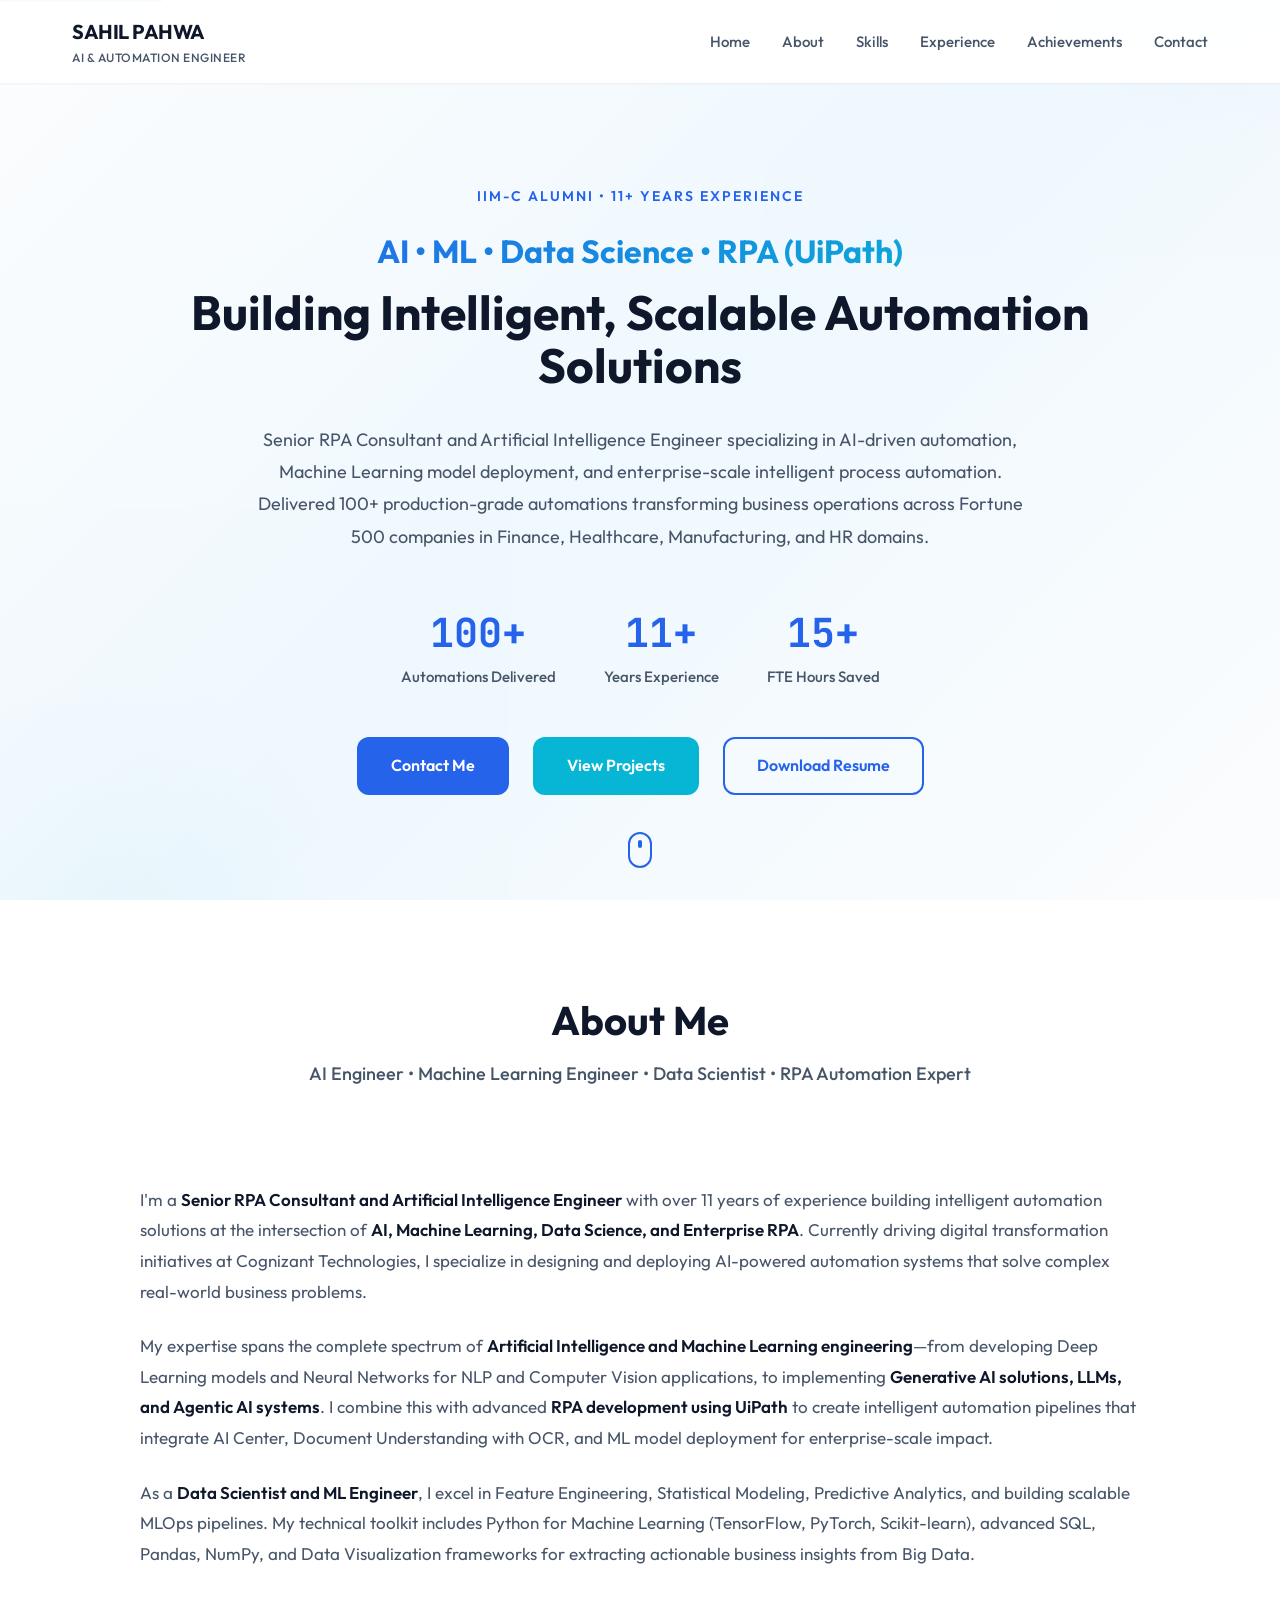
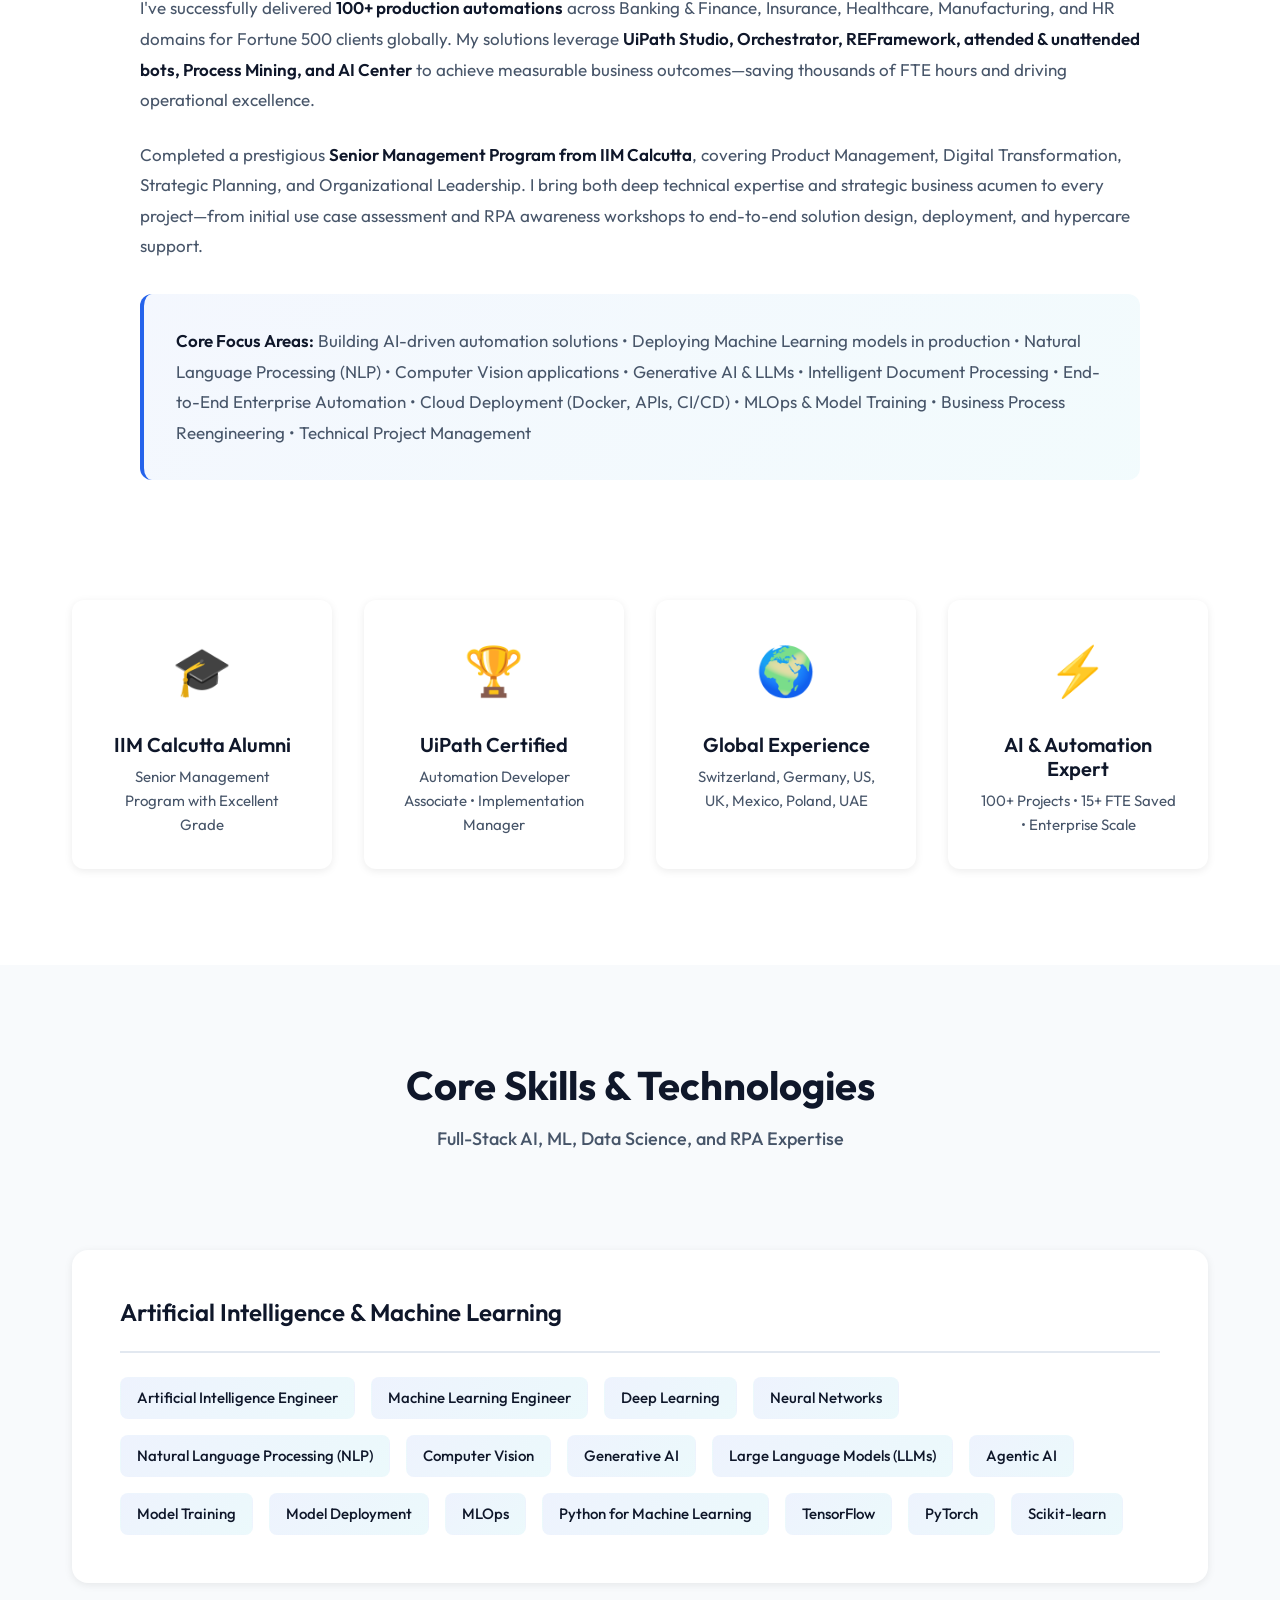
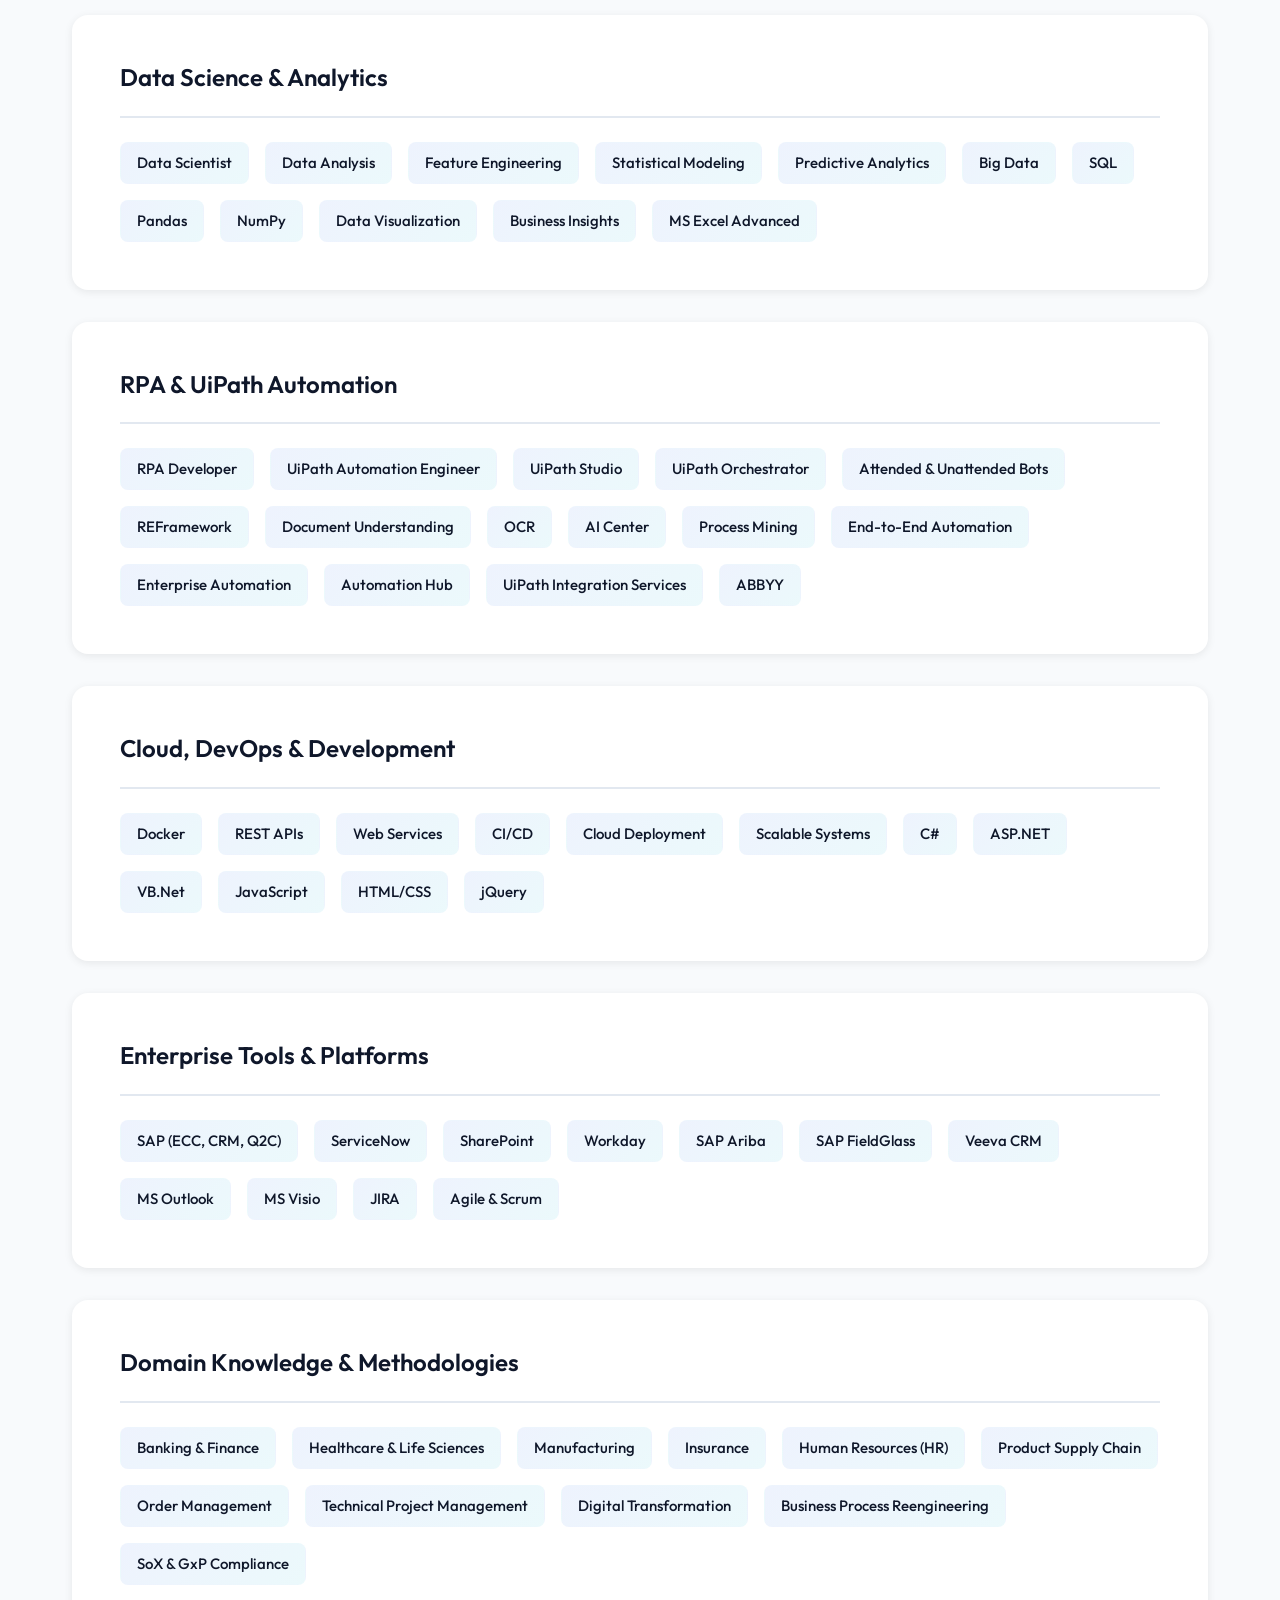
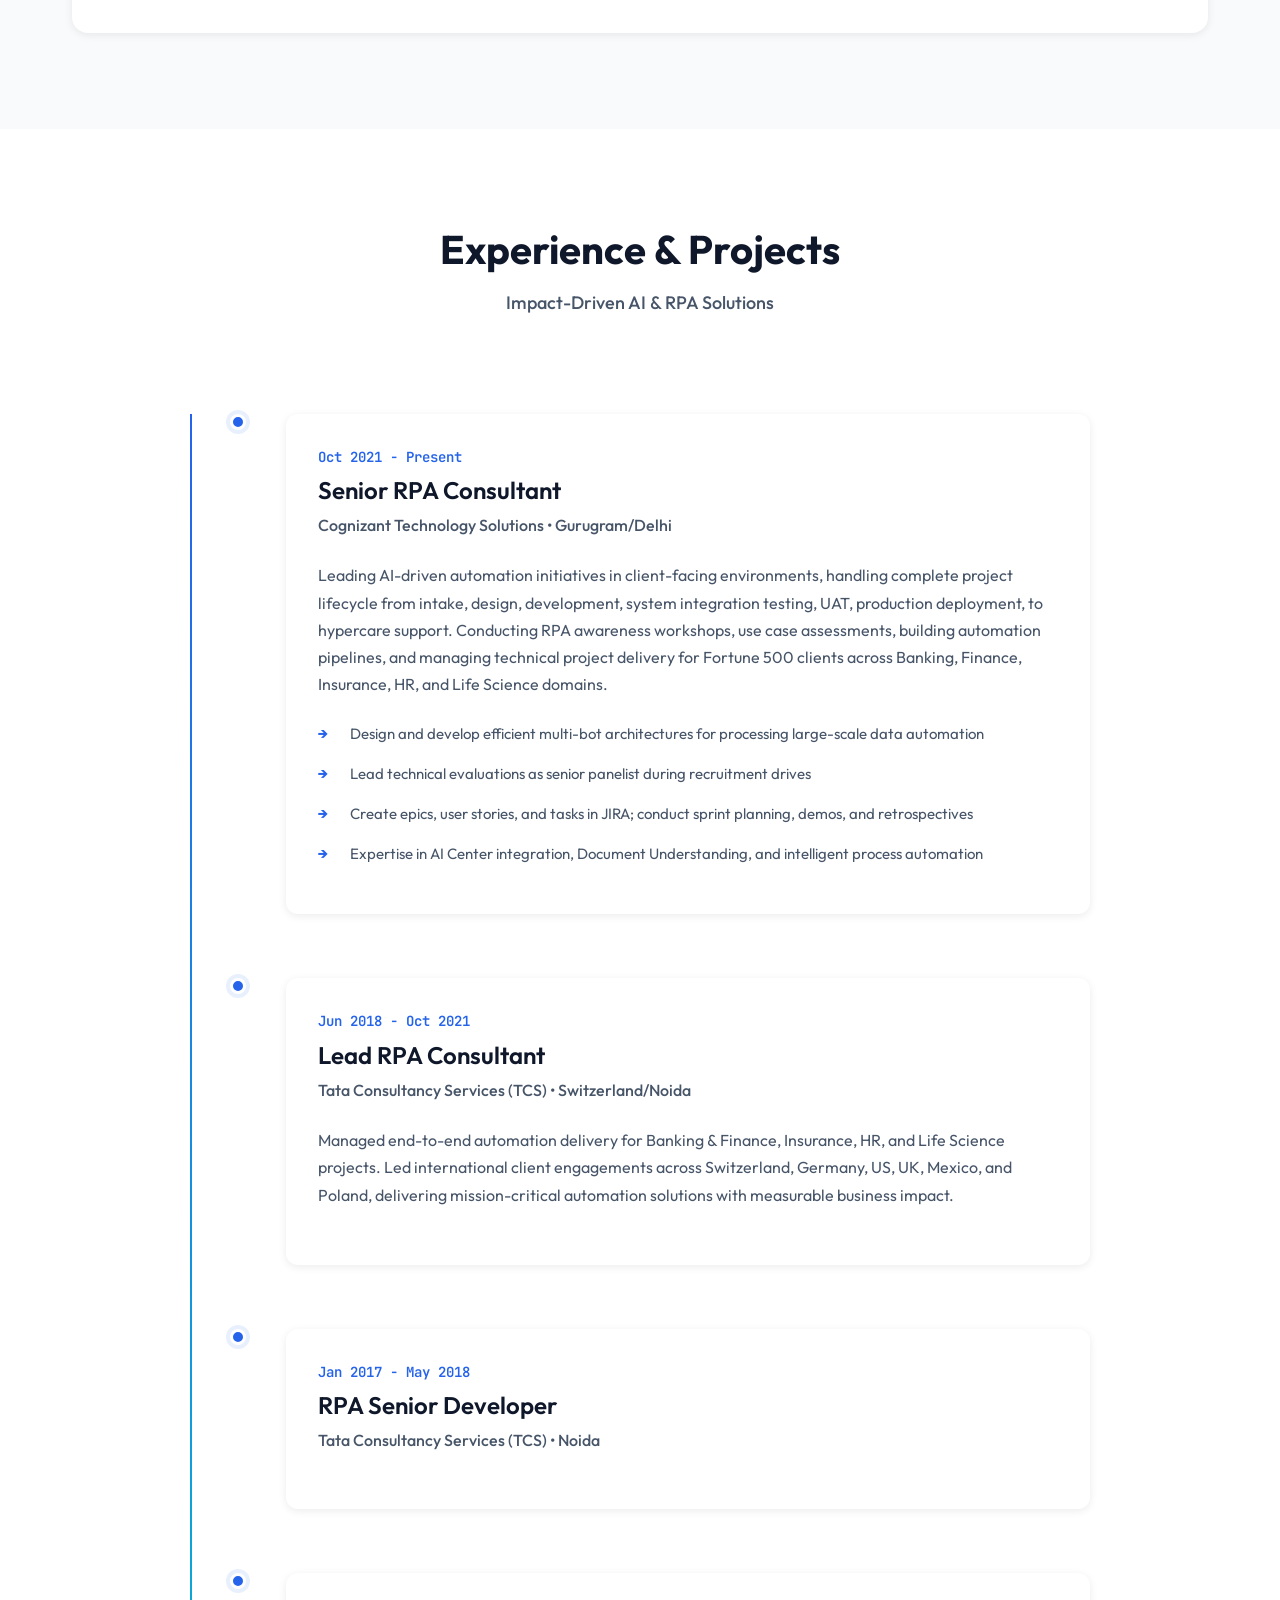
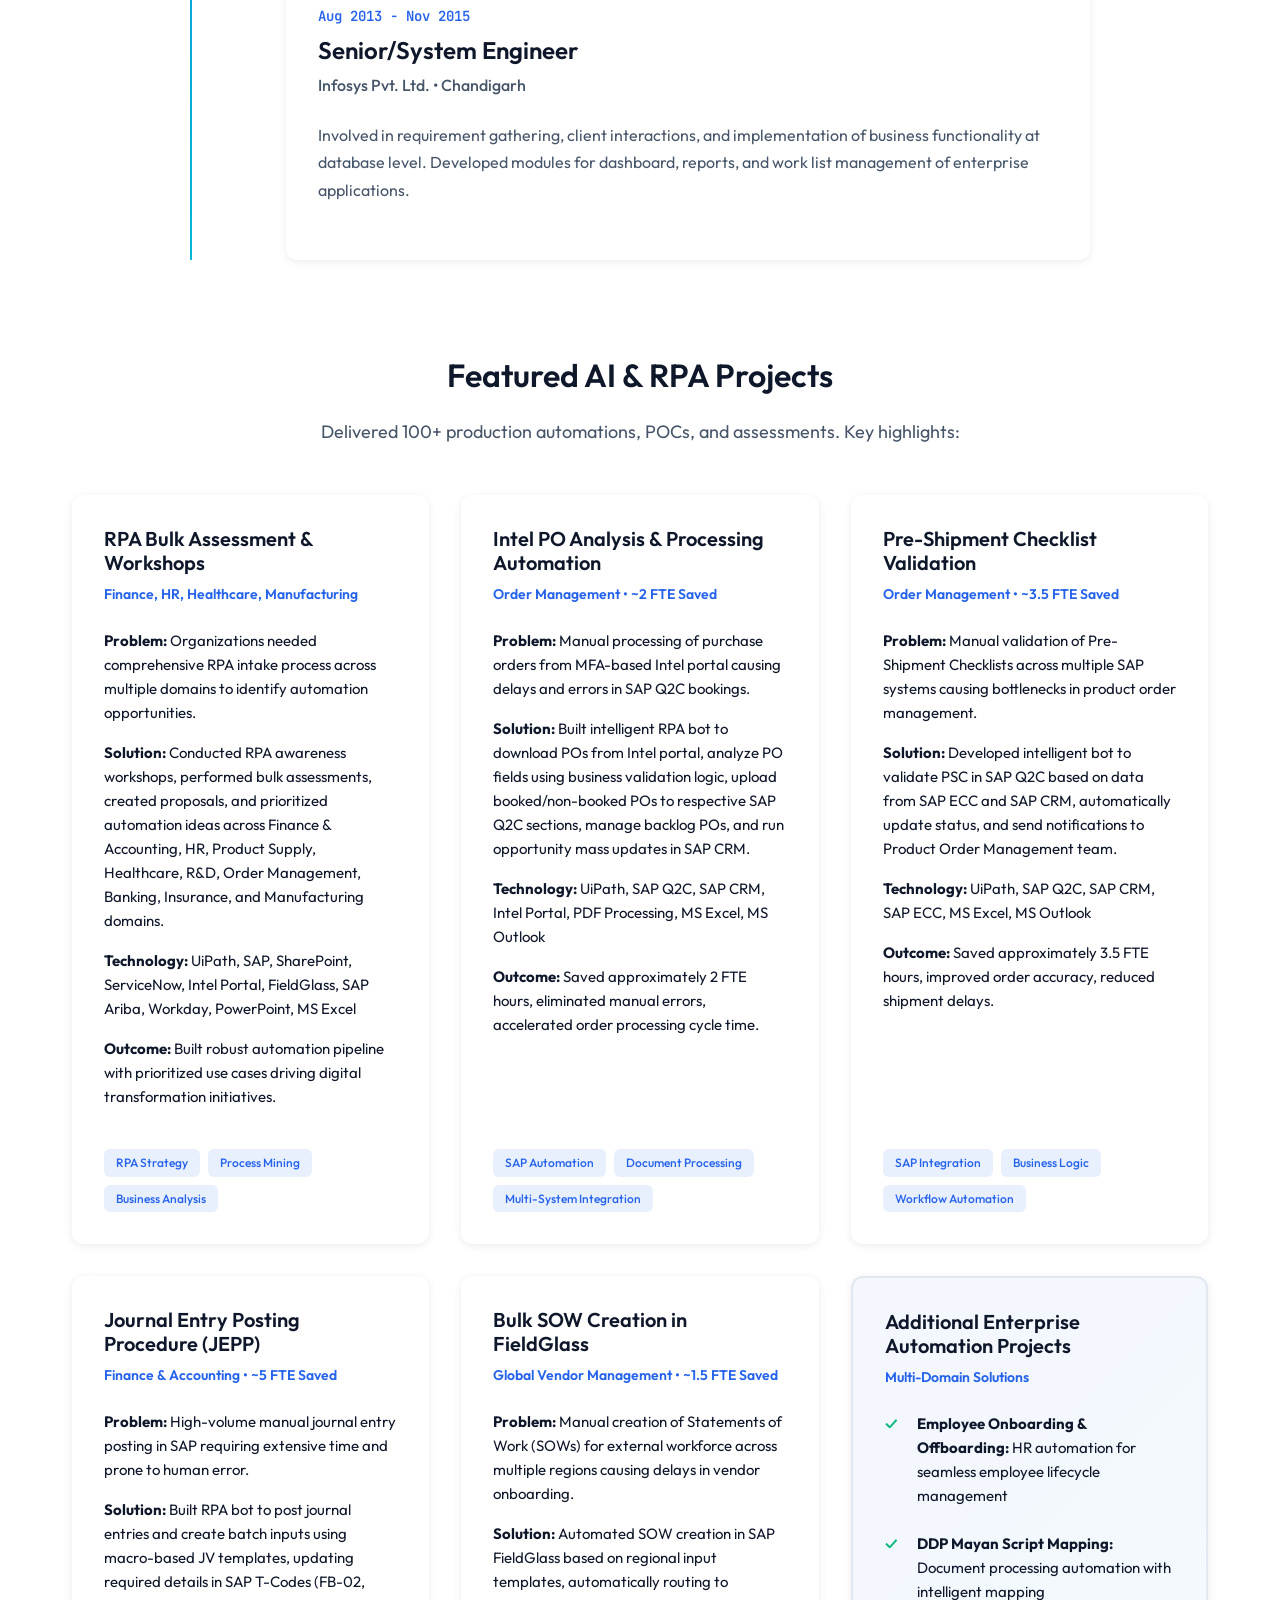
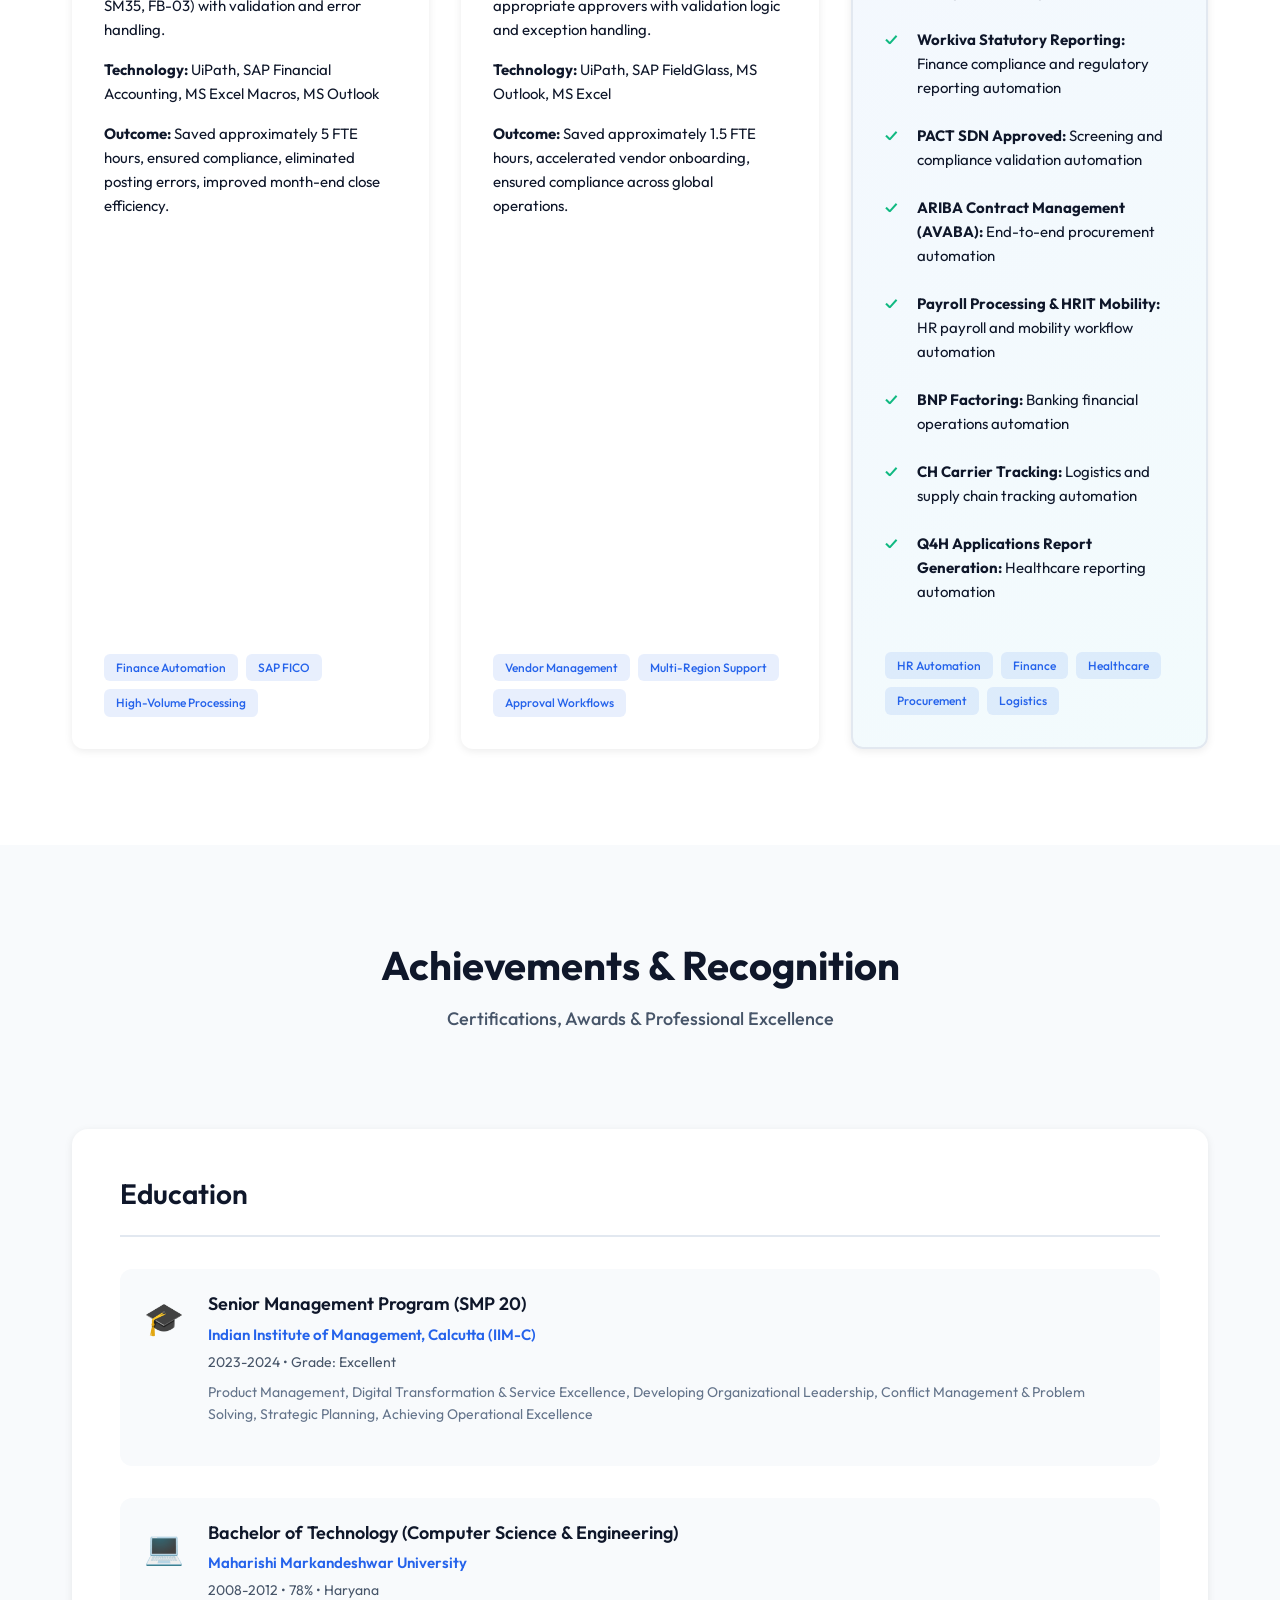
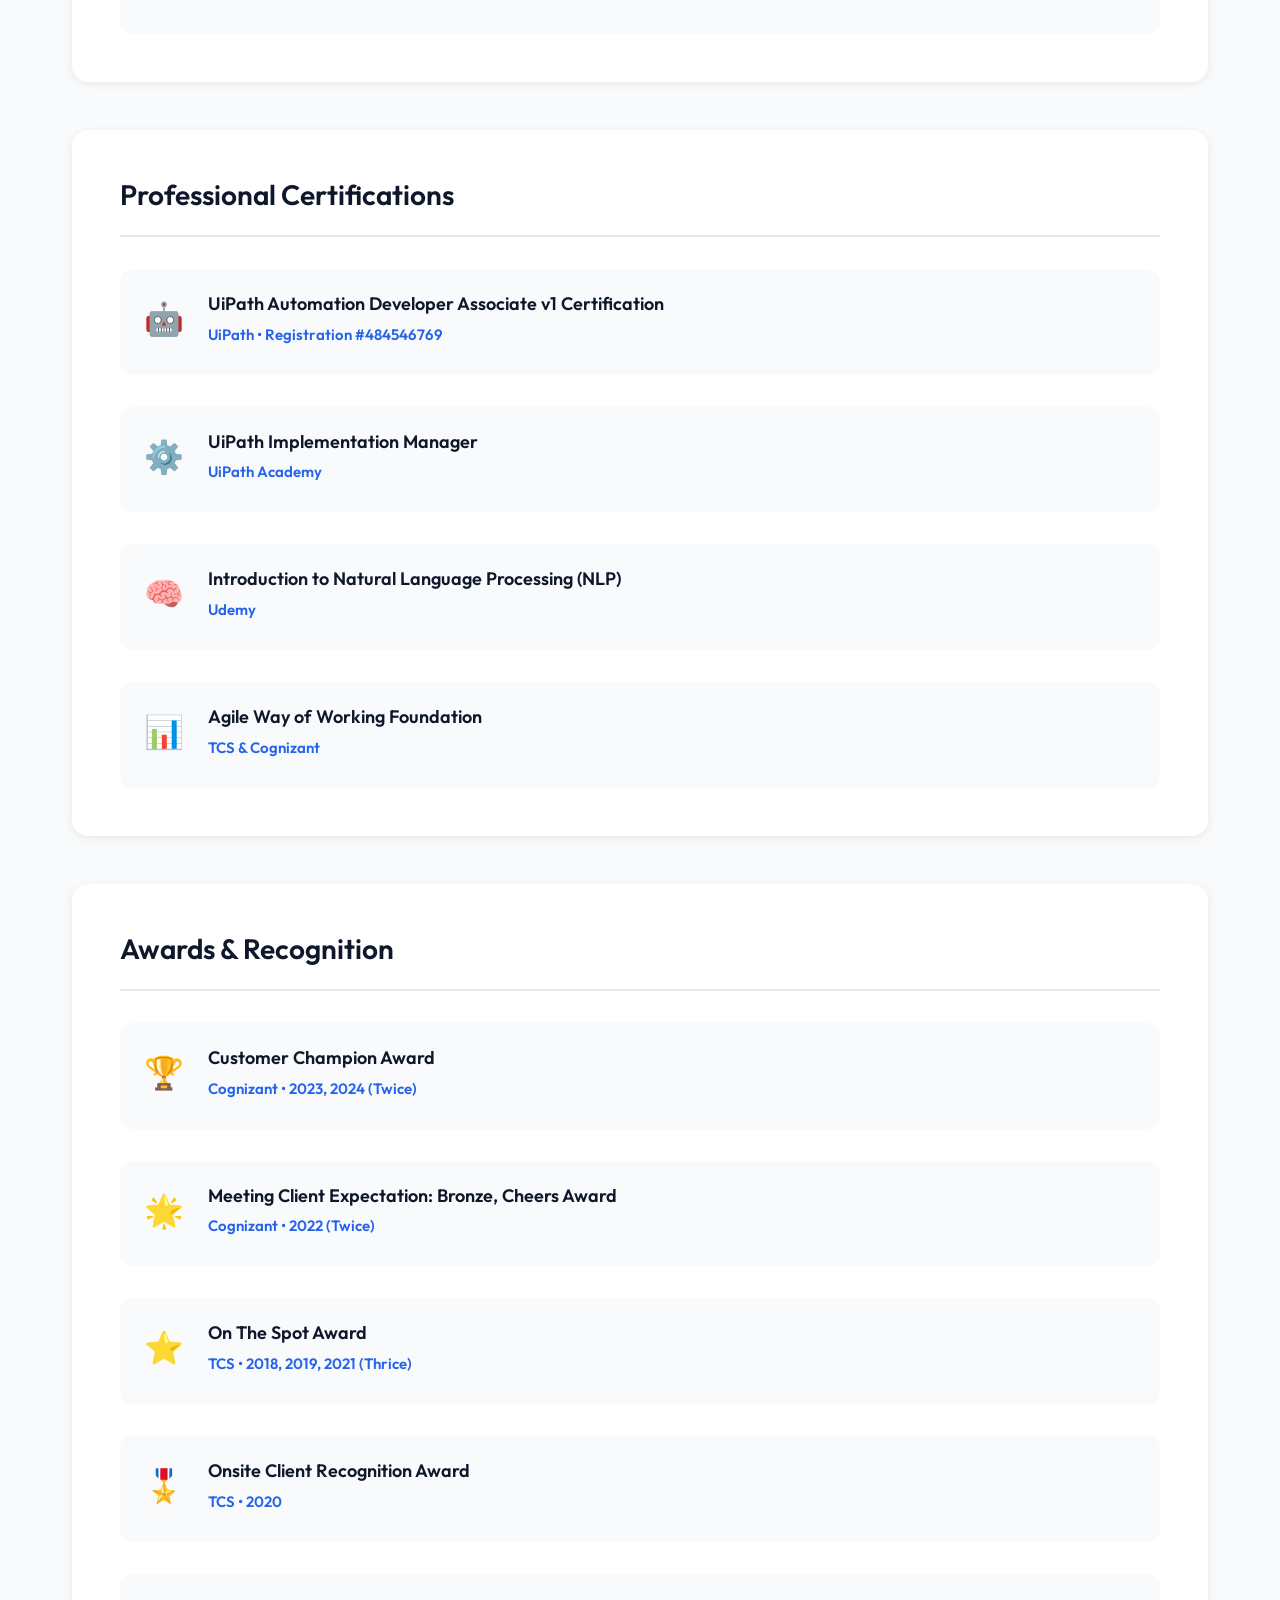
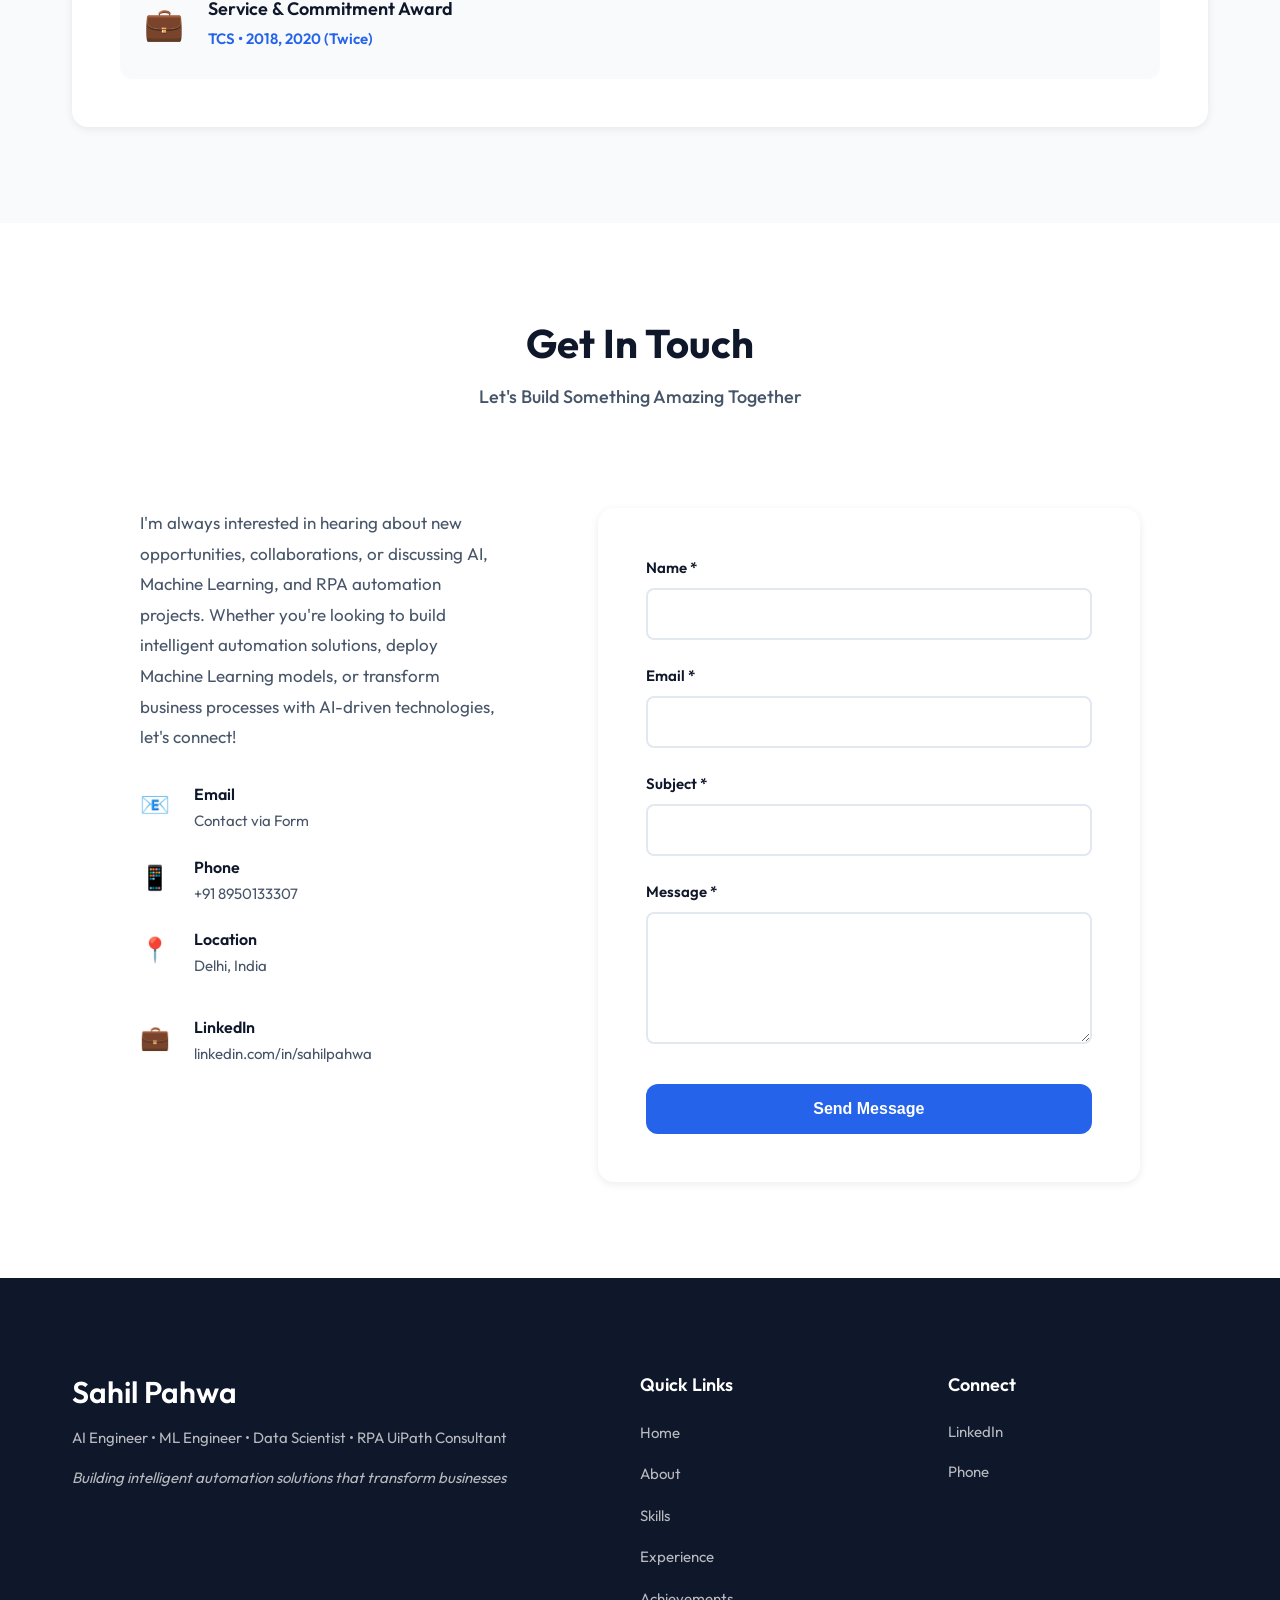
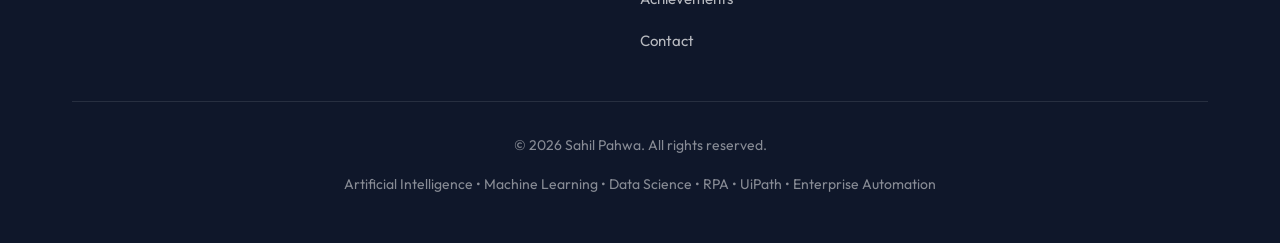
==== index.html @ 585dfda4 "Add files via upload" ====
<!DOCTYPE html>
<html lang="en">
<head>
    <meta charset="UTF-8">
    <meta name="viewport" content="width=device-width, initial-scale=1.0">
    <meta name="description" content="Sahil Pahwa - AI Engineer, Machine Learning Engineer, Data Scientist, and Senior RPA UiPath Consultant with 11+ years building intelligent automation solutions. Expert in Generative AI, Deep Learning, NLP, Computer Vision, and enterprise-scale RPA implementations.">
    <meta name="keywords" content="AI Engineer, Machine Learning Engineer, Data Scientist, RPA Developer, UiPath Automation Engineer, Artificial Intelligence, Deep Learning, Neural Networks, NLP, Computer Vision, Generative AI, LLMs, Agentic AI, MLOps, Python, TensorFlow, PyTorch, UiPath Studio, UiPath Orchestrator, Document Understanding, AI Center, Process Mining, REFramework, Enterprise Automation, Cloud Deployment, Docker, CI/CD">
    <meta name="author" content="Sahil Pahwa">
    
    <!-- Open Graph Meta Tags -->
    <meta property="og:title" content="Sahil Pahwa - AI | ML | Data Science | RPA (UiPath) Engineer">
    <meta property="og:description" content="IIM-C Alumni building intelligent, scalable automation solutions with AI, Machine Learning, and RPA. 100+ automations delivered across Fortune 500 companies.">
    <meta property="og:type" content="website">
    <meta property="og:url" content="https://sahilpahwa.github.io">
    
    <!-- Twitter Card Meta Tags -->
    <meta name="twitter:card" content="summary_large_image">
    <meta name="twitter:title" content="Sahil Pahwa - AI | ML | RPA Engineer">
    <meta name="twitter:description" content="Senior AI & RPA Consultant specializing in intelligent automation, machine learning, and enterprise-scale solutions.">
    
    <title>Sahil Pahwa - AI Engineer | ML Engineer | Data Scientist | RPA UiPath Consultant</title>
    
    <!-- Google Fonts -->
    <link rel="preconnect" href="https://fonts.googleapis.com">
    <link rel="preconnect" href="https://fonts.gstatic.com" crossorigin>
    <link href="https://fonts.googleapis.com/css2?family=Outfit:wght@300;400;500;600;700&family=JetBrains+Mono:wght@400;500;600&display=swap" rel="stylesheet">
    
    <link rel="stylesheet" href="styles.css">
</head>
<body>
    <!-- Navigation -->
    <nav class="navbar" id="navbar">
        <div class="container nav-container">
            <div class="logo">
                <span class="logo-text">SAHIL PAHWA</span>
                <span class="logo-subtitle">AI & Automation Engineer</span>
            </div>
            <ul class="nav-menu" id="navMenu">
                <li><a href="#home" class="nav-link">Home</a></li>
                <li><a href="#about" class="nav-link">About</a></li>
                <li><a href="#skills" class="nav-link">Skills</a></li>
                <li><a href="#experience" class="nav-link">Experience</a></li>
                <li><a href="#achievements" class="nav-link">Achievements</a></li>
                <li><a href="#contact" class="nav-link">Contact</a></li>
            </ul>
            <div class="hamburger" id="hamburger">
                <span></span>
                <span></span>
                <span></span>
            </div>
        </div>
    </nav>

    <!-- Hero Section -->
    <header id="home" class="hero">
        <div class="hero-background"></div>
        <div class="container hero-container">
            <div class="hero-content">
                <div class="hero-label">IIM-C ALUMNI • 11+ YEARS EXPERIENCE</div>
                <h1 class="hero-title">
                    <span class="gradient-text">AI • ML • Data Science • RPA (UiPath)</span>
                    <span class="hero-title-main">Building Intelligent, Scalable Automation Solutions</span>
                </h1>
                <p class="hero-description">
                    Senior RPA Consultant and Artificial Intelligence Engineer specializing in AI-driven automation, 
                    Machine Learning model deployment, and enterprise-scale intelligent process automation. 
                    Delivered 100+ production-grade automations transforming business operations across 
                    Fortune 500 companies in Finance, Healthcare, Manufacturing, and HR domains.
                </p>
                <div class="hero-stats">
                    <div class="stat-item">
                        <div class="stat-number">100+</div>
                        <div class="stat-label">Automations Delivered</div>
                    </div>
                    <div class="stat-item">
                        <div class="stat-number">11+</div>
                        <div class="stat-label">Years Experience</div>
                    </div>
                    <div class="stat-item">
                        <div class="stat-number">15+</div>
                        <div class="stat-label">FTE Hours Saved</div>
                    </div>
                </div>
                <div class="hero-cta">
                    <a href="#contact" class="btn btn-primary">Contact Me</a>
                    <a href="#experience" class="btn btn-secondary">View Projects</a>
                    <a href="CV_Sahil_Pahwa_Sr_RPA_Cons_11_Yrs.pdf" download class="btn btn-outline">Download Resume</a>
                </div>
            </div>
        </div>
        <div class="scroll-indicator">
            <div class="scroll-arrow"></div>
        </div>
    </header>

    <!-- About Section -->
    <section id="about" class="about">
        <div class="container">
            <div class="section-header">
                <h2 class="section-title">About Me</h2>
                <div class="section-subtitle">AI Engineer • Machine Learning Engineer • Data Scientist • RPA Automation Expert</div>
            </div>
            <div class="about-content">
                <div class="about-text">
                    <p class="about-intro">
                        I'm a <strong>Senior RPA Consultant and Artificial Intelligence Engineer</strong> with over 11 years of experience 
                        building intelligent automation solutions at the intersection of <strong>AI, Machine Learning, Data Science, and Enterprise RPA</strong>. 
                        Currently driving digital transformation initiatives at Cognizant Technologies, I specialize in designing and deploying 
                        AI-powered automation systems that solve complex real-world business problems.
                    </p>
                    <p>
                        My expertise spans the complete spectrum of <strong>Artificial Intelligence and Machine Learning engineering</strong>—from 
                        developing Deep Learning models and Neural Networks for NLP and Computer Vision applications, to implementing 
                        <strong>Generative AI solutions, LLMs, and Agentic AI systems</strong>. I combine this with advanced 
                        <strong>RPA development using UiPath</strong> to create intelligent automation pipelines that integrate AI Center, 
                        Document Understanding with OCR, and ML model deployment for enterprise-scale impact.
                    </p>
                    <p>
                        As a <strong>Data Scientist and ML Engineer</strong>, I excel in Feature Engineering, Statistical Modeling, 
                        Predictive Analytics, and building scalable MLOps pipelines. My technical toolkit includes Python for Machine Learning 
                        (TensorFlow, PyTorch, Scikit-learn), advanced SQL, Pandas, NumPy, and Data Visualization frameworks for extracting 
                        actionable business insights from Big Data.
                    </p>
                    <p>
                        I've successfully delivered <strong>100+ production automations</strong> across Banking & Finance, Insurance, 
                        Healthcare, Manufacturing, and HR domains for Fortune 500 clients globally. My solutions leverage 
                        <strong>UiPath Studio, Orchestrator, REFramework, attended & unattended bots, Process Mining, and AI Center</strong> 
                        to achieve measurable business outcomes—saving thousands of FTE hours and driving operational excellence.
                    </p>
                    <p>
                        Completed a prestigious <strong>Senior Management Program from IIM Calcutta</strong>, covering Product Management, 
                        Digital Transformation, Strategic Planning, and Organizational Leadership. I bring both deep technical expertise 
                        and strategic business acumen to every project—from initial use case assessment and RPA awareness workshops to 
                        end-to-end solution design, deployment, and hypercare support.
                    </p>
                    <p class="about-focus">
                        <strong>Core Focus Areas:</strong> Building AI-driven automation solutions • Deploying Machine Learning models in production • 
                        Natural Language Processing (NLP) • Computer Vision applications • Generative AI & LLMs • Intelligent Document Processing • 
                        End-to-End Enterprise Automation • Cloud Deployment (Docker, APIs, CI/CD) • MLOps & Model Training • 
                        Business Process Reengineering • Technical Project Management
                    </p>
                </div>
                <div class="about-highlights">
                    <div class="highlight-card">
                        <div class="highlight-icon">🎓</div>
                        <h3>IIM Calcutta Alumni</h3>
                        <p>Senior Management Program with Excellent Grade</p>
                    </div>
                    <div class="highlight-card">
                        <div class="highlight-icon">🏆</div>
                        <h3>UiPath Certified</h3>
                        <p>Automation Developer Associate • Implementation Manager</p>
                    </div>
                    <div class="highlight-card">
                        <div class="highlight-icon">🌍</div>
                        <h3>Global Experience</h3>
                        <p>Switzerland, Germany, US, UK, Mexico, Poland, UAE</p>
                    </div>
                    <div class="highlight-card">
                        <div class="highlight-icon">⚡</div>
                        <h3>AI & Automation Expert</h3>
                        <p>100+ Projects • 15+ FTE Saved • Enterprise Scale</p>
                    </div>
                </div>
            </div>
        </div>
    </section>

    <!-- Skills Section -->
    <section id="skills" class="skills">
        <div class="container">
            <div class="section-header">
                <h2 class="section-title">Core Skills & Technologies</h2>
                <div class="section-subtitle">Full-Stack AI, ML, Data Science, and RPA Expertise</div>
            </div>
            <div class="skills-grid">
                <!-- AI & Machine Learning -->
                <article class="skill-category">
                    <div class="category-header">
                        <h3>Artificial Intelligence & Machine Learning</h3>
                    </div>
                    <div class="skill-tags">
                        <span class="skill-tag">Artificial Intelligence Engineer</span>
                        <span class="skill-tag">Machine Learning Engineer</span>
                        <span class="skill-tag">Deep Learning</span>
                        <span class="skill-tag">Neural Networks</span>
                        <span class="skill-tag">Natural Language Processing (NLP)</span>
                        <span class="skill-tag">Computer Vision</span>
                        <span class="skill-tag">Generative AI</span>
                        <span class="skill-tag">Large Language Models (LLMs)</span>
                        <span class="skill-tag">Agentic AI</span>
                        <span class="skill-tag">Model Training</span>
                        <span class="skill-tag">Model Deployment</span>
                        <span class="skill-tag">MLOps</span>
                        <span class="skill-tag">Python for Machine Learning</span>
                        <span class="skill-tag">TensorFlow</span>
                        <span class="skill-tag">PyTorch</span>
                        <span class="skill-tag">Scikit-learn</span>
                    </div>
                </article>

                <!-- Data Science & Analytics -->
                <article class="skill-category">
                    <div class="category-header">
                        <h3>Data Science & Analytics</h3>
                    </div>
                    <div class="skill-tags">
                        <span class="skill-tag">Data Scientist</span>
                        <span class="skill-tag">Data Analysis</span>
                        <span class="skill-tag">Feature Engineering</span>
                        <span class="skill-tag">Statistical Modeling</span>
                        <span class="skill-tag">Predictive Analytics</span>
                        <span class="skill-tag">Big Data</span>
                        <span class="skill-tag">SQL</span>
                        <span class="skill-tag">Pandas</span>
                        <span class="skill-tag">NumPy</span>
                        <span class="skill-tag">Data Visualization</span>
                        <span class="skill-tag">Business Insights</span>
                        <span class="skill-tag">MS Excel Advanced</span>
                    </div>
                </article>

                <!-- RPA & UiPath -->
                <article class="skill-category">
                    <div class="category-header">
                        <h3>RPA & UiPath Automation</h3>
                    </div>
                    <div class="skill-tags">
                        <span class="skill-tag">RPA Developer</span>
                        <span class="skill-tag">UiPath Automation Engineer</span>
                        <span class="skill-tag">UiPath Studio</span>
                        <span class="skill-tag">UiPath Orchestrator</span>
                        <span class="skill-tag">Attended & Unattended Bots</span>
                        <span class="skill-tag">REFramework</span>
                        <span class="skill-tag">Document Understanding</span>
                        <span class="skill-tag">OCR</span>
                        <span class="skill-tag">AI Center</span>
                        <span class="skill-tag">Process Mining</span>
                        <span class="skill-tag">End-to-End Automation</span>
                        <span class="skill-tag">Enterprise Automation</span>
                        <span class="skill-tag">Automation Hub</span>
                        <span class="skill-tag">UiPath Integration Services</span>
                        <span class="skill-tag">ABBYY</span>
                    </div>
                </article>

                <!-- Cloud, DevOps & Development -->
                <article class="skill-category">
                    <div class="category-header">
                        <h3>Cloud, DevOps & Development</h3>
                    </div>
                    <div class="skill-tags">
                        <span class="skill-tag">Docker</span>
                        <span class="skill-tag">REST APIs</span>
                        <span class="skill-tag">Web Services</span>
                        <span class="skill-tag">CI/CD</span>
                        <span class="skill-tag">Cloud Deployment</span>
                        <span class="skill-tag">Scalable Systems</span>
                        <span class="skill-tag">C#</span>
                        <span class="skill-tag">ASP.NET</span>
                        <span class="skill-tag">VB.Net</span>
                        <span class="skill-tag">JavaScript</span>
                        <span class="skill-tag">HTML/CSS</span>
                        <span class="skill-tag">jQuery</span>
                    </div>
                </article>

                <!-- Enterprise Tools & Platforms -->
                <article class="skill-category">
                    <div class="category-header">
                        <h3>Enterprise Tools & Platforms</h3>
                    </div>
                    <div class="skill-tags">
                        <span class="skill-tag">SAP (ECC, CRM, Q2C)</span>
                        <span class="skill-tag">ServiceNow</span>
                        <span class="skill-tag">SharePoint</span>
                        <span class="skill-tag">Workday</span>
                        <span class="skill-tag">SAP Ariba</span>
                        <span class="skill-tag">SAP FieldGlass</span>
                        <span class="skill-tag">Veeva CRM</span>
                        <span class="skill-tag">MS Outlook</span>
                        <span class="skill-tag">MS Visio</span>
                        <span class="skill-tag">JIRA</span>
                        <span class="skill-tag">Agile & Scrum</span>
                    </div>
                </article>

                <!-- Domain Expertise -->
                <article class="skill-category">
                    <div class="category-header">
                        <h3>Domain Knowledge & Methodologies</h3>
                    </div>
                    <div class="skill-tags">
                        <span class="skill-tag">Banking & Finance</span>
                        <span class="skill-tag">Healthcare & Life Sciences</span>
                        <span class="skill-tag">Manufacturing</span>
                        <span class="skill-tag">Insurance</span>
                        <span class="skill-tag">Human Resources (HR)</span>
                        <span class="skill-tag">Product Supply Chain</span>
                        <span class="skill-tag">Order Management</span>
                        <span class="skill-tag">Technical Project Management</span>
                        <span class="skill-tag">Digital Transformation</span>
                        <span class="skill-tag">Business Process Reengineering</span>
                        <span class="skill-tag">SoX & GxP Compliance</span>
                    </div>
                </article>
            </div>
        </div>
    </section>

    <!-- Experience Section -->
    <section id="experience" class="experience">
        <div class="container">
            <div class="section-header">
                <h2 class="section-title">Experience & Projects</h2>
                <div class="section-subtitle">Impact-Driven AI & RPA Solutions</div>
            </div>

            <!-- Work Experience Timeline -->
            <div class="timeline">
                <article class="timeline-item">
                    <div class="timeline-marker"></div>
                    <div class="timeline-content">
                        <div class="timeline-date">Oct 2021 - Present</div>
                        <h3>Senior RPA Consultant</h3>
                        <div class="company">Cognizant Technology Solutions • Gurugram/Delhi</div>
                        <p class="role-description">
                            Leading AI-driven automation initiatives in client-facing environments, handling complete project lifecycle 
                            from intake, design, development, system integration testing, UAT, production deployment, to hypercare support. 
                            Conducting RPA awareness workshops, use case assessments, building automation pipelines, and managing technical 
                            project delivery for Fortune 500 clients across Banking, Finance, Insurance, HR, and Life Science domains.
                        </p>
                        <ul class="responsibilities">
                            <li>Design and develop efficient multi-bot architectures for processing large-scale data automation</li>
                            <li>Lead technical evaluations as senior panelist during recruitment drives</li>
                            <li>Create epics, user stories, and tasks in JIRA; conduct sprint planning, demos, and retrospectives</li>
                            <li>Expertise in AI Center integration, Document Understanding, and intelligent process automation</li>
                        </ul>
                    </div>
                </article>

                <article class="timeline-item">
                    <div class="timeline-marker"></div>
                    <div class="timeline-content">
                        <div class="timeline-date">Jun 2018 - Oct 2021</div>
                        <h3>Lead RPA Consultant</h3>
                        <div class="company">Tata Consultancy Services (TCS) • Switzerland/Noida</div>
                        <p class="role-description">
                            Managed end-to-end automation delivery for Banking & Finance, Insurance, HR, and Life Science projects. 
                            Led international client engagements across Switzerland, Germany, US, UK, Mexico, and Poland, delivering 
                            mission-critical automation solutions with measurable business impact.
                        </p>
                    </div>
                </article>

                <article class="timeline-item">
                    <div class="timeline-marker"></div>
                    <div class="timeline-content">
                        <div class="timeline-date">Jan 2017 - May 2018</div>
                        <h3>RPA Senior Developer</h3>
                        <div class="company">Tata Consultancy Services (TCS) • Noida</div>
                    </div>
                </article>

                <article class="timeline-item">
                    <div class="timeline-marker"></div>
                    <div class="timeline-content">
                        <div class="timeline-date">Aug 2013 - Nov 2015</div>
                        <h3>Senior/System Engineer</h3>
                        <div class="company">Infosys Pvt. Ltd. • Chandigarh</div>
                        <p class="role-description">
                            Involved in requirement gathering, client interactions, and implementation of business functionality at database level. 
                            Developed modules for dashboard, reports, and work list management of enterprise applications.
                        </p>
                    </div>
                </article>
            </div>

            <!-- Featured Projects -->
            <div class="projects-section">
                <h3 class="projects-heading">Featured AI & RPA Projects</h3>
                <p class="projects-intro">Delivered 100+ production automations, POCs, and assessments. Key highlights:</p>
                
                <div class="projects-grid">
                    <!-- Project 1 -->
                    <article class="project-card">
                        <div class="project-header">
                            <h4>RPA Bulk Assessment & Workshops</h4>
                            <div class="project-meta">Finance, HR, Healthcare, Manufacturing</div>
                        </div>
                        <div class="project-body">
                            <p class="project-problem"><strong>Problem:</strong> Organizations needed comprehensive RPA intake process across multiple domains to identify automation opportunities.</p>
                            <p class="project-solution"><strong>Solution:</strong> Conducted RPA awareness workshops, performed bulk assessments, created proposals, and prioritized automation ideas across Finance & Accounting, HR, Product Supply, Healthcare, R&D, Order Management, Banking, Insurance, and Manufacturing domains.</p>
                            <p class="project-tech"><strong>Technology:</strong> UiPath, SAP, SharePoint, ServiceNow, Intel Portal, FieldGlass, SAP Ariba, Workday, PowerPoint, MS Excel</p>
                            <p class="project-outcome"><strong>Outcome:</strong> Built robust automation pipeline with prioritized use cases driving digital transformation initiatives.</p>
                        </div>
                        <div class="project-tags">
                            <span class="tag">RPA Strategy</span>
                            <span class="tag">Process Mining</span>
                            <span class="tag">Business Analysis</span>
                        </div>
                    </article>

                    <!-- Project 2 -->
                    <article class="project-card">
                        <div class="project-header">
                            <h4>Intel PO Analysis & Processing Automation</h4>
                            <div class="project-meta">Order Management • ~2 FTE Saved</div>
                        </div>
                        <div class="project-body">
                            <p class="project-problem"><strong>Problem:</strong> Manual processing of purchase orders from MFA-based Intel portal causing delays and errors in SAP Q2C bookings.</p>
                            <p class="project-solution"><strong>Solution:</strong> Built intelligent RPA bot to download POs from Intel portal, analyze PO fields using business validation logic, upload booked/non-booked POs to respective SAP Q2C sections, manage backlog POs, and run opportunity mass updates in SAP CRM.</p>
                            <p class="project-tech"><strong>Technology:</strong> UiPath, SAP Q2C, SAP CRM, Intel Portal, PDF Processing, MS Excel, MS Outlook</p>
                            <p class="project-outcome"><strong>Outcome:</strong> Saved approximately 2 FTE hours, eliminated manual errors, accelerated order processing cycle time.</p>
                        </div>
                        <div class="project-tags">
                            <span class="tag">SAP Automation</span>
                            <span class="tag">Document Processing</span>
                            <span class="tag">Multi-System Integration</span>
                        </div>
                    </article>

                    <!-- Project 3 -->
                    <article class="project-card">
                        <div class="project-header">
                            <h4>Pre-Shipment Checklist Validation</h4>
                            <div class="project-meta">Order Management • ~3.5 FTE Saved</div>
                        </div>
                        <div class="project-body">
                            <p class="project-problem"><strong>Problem:</strong> Manual validation of Pre-Shipment Checklists across multiple SAP systems causing bottlenecks in product order management.</p>
                            <p class="project-solution"><strong>Solution:</strong> Developed intelligent bot to validate PSC in SAP Q2C based on data from SAP ECC and SAP CRM, automatically update status, and send notifications to Product Order Management team.</p>
                            <p class="project-tech"><strong>Technology:</strong> UiPath, SAP Q2C, SAP CRM, SAP ECC, MS Excel, MS Outlook</p>
                            <p class="project-outcome"><strong>Outcome:</strong> Saved approximately 3.5 FTE hours, improved order accuracy, reduced shipment delays.</p>
                        </div>
                        <div class="project-tags">
                            <span class="tag">SAP Integration</span>
                            <span class="tag">Business Logic</span>
                            <span class="tag">Workflow Automation</span>
                        </div>
                    </article>

                    <!-- Project 4 -->
                    <article class="project-card">
                        <div class="project-header">
                            <h4>Journal Entry Posting Procedure (JEPP)</h4>
                            <div class="project-meta">Finance & Accounting • ~5 FTE Saved</div>
                        </div>
                        <div class="project-body">
                            <p class="project-problem"><strong>Problem:</strong> High-volume manual journal entry posting in SAP requiring extensive time and prone to human error.</p>
                            <p class="project-solution"><strong>Solution:</strong> Built RPA bot to post journal entries and create batch inputs using macro-based JV templates, updating required details in SAP T-Codes (FB-02, SM35, FB-03) with validation and error handling.</p>
                            <p class="project-tech"><strong>Technology:</strong> UiPath, SAP Financial Accounting, MS Excel Macros, MS Outlook</p>
                            <p class="project-outcome"><strong>Outcome:</strong> Saved approximately 5 FTE hours, ensured compliance, eliminated posting errors, improved month-end close efficiency.</p>
                        </div>
                        <div class="project-tags">
                            <span class="tag">Finance Automation</span>
                            <span class="tag">SAP FICO</span>
                            <span class="tag">High-Volume Processing</span>
                        </div>
                    </article>

                    <!-- Project 5 -->
                    <article class="project-card">
                        <div class="project-header">
                            <h4>Bulk SOW Creation in FieldGlass</h4>
                            <div class="project-meta">Global Vendor Management • ~1.5 FTE Saved</div>
                        </div>
                        <div class="project-body">
                            <p class="project-problem"><strong>Problem:</strong> Manual creation of Statements of Work (SOWs) for external workforce across multiple regions causing delays in vendor onboarding.</p>
                            <p class="project-solution"><strong>Solution:</strong> Automated SOW creation in SAP FieldGlass based on regional input templates, automatically routing to appropriate approvers with validation logic and exception handling.</p>
                            <p class="project-tech"><strong>Technology:</strong> UiPath, SAP FieldGlass, MS Outlook, MS Excel</p>
                            <p class="project-outcome"><strong>Outcome:</strong> Saved approximately 1.5 FTE hours, accelerated vendor onboarding, ensured compliance across global operations.</p>
                        </div>
                        <div class="project-tags">
                            <span class="tag">Vendor Management</span>
                            <span class="tag">Multi-Region Support</span>
                            <span class="tag">Approval Workflows</span>
                        </div>
                    </article>

                    <!-- Project 6 - Additional Projects Summary -->
                    <article class="project-card highlight-card-alt">
                        <div class="project-header">
                            <h4>Additional Enterprise Automation Projects</h4>
                            <div class="project-meta">Multi-Domain Solutions</div>
                        </div>
                        <div class="project-body">
                            <ul class="additional-projects">
                                <li><strong>Employee Onboarding & Offboarding:</strong> HR automation for seamless employee lifecycle management</li>
                                <li><strong>DDP Mayan Script Mapping:</strong> Document processing automation with intelligent mapping</li>
                                <li><strong>Workiva Statutory Reporting:</strong> Finance compliance and regulatory reporting automation</li>
                                <li><strong>PACT SDN Approved:</strong> Screening and compliance validation automation</li>
                                <li><strong>ARIBA Contract Management (AVABA):</strong> End-to-end procurement automation</li>
                                <li><strong>Payroll Processing & HRIT Mobility:</strong> HR payroll and mobility workflow automation</li>
                                <li><strong>BNP Factoring:</strong> Banking financial operations automation</li>
                                <li><strong>CH Carrier Tracking:</strong> Logistics and supply chain tracking automation</li>
                                <li><strong>Q4H Applications Report Generation:</strong> Healthcare reporting automation</li>
                            </ul>
                        </div>
                        <div class="project-tags">
                            <span class="tag">HR Automation</span>
                            <span class="tag">Finance</span>
                            <span class="tag">Healthcare</span>
                            <span class="tag">Procurement</span>
                            <span class="tag">Logistics</span>
                        </div>
                    </article>
                </div>
            </div>
        </div>
    </section>

    <!-- Achievements Section -->
    <section id="achievements" class="achievements">
        <div class="container">
            <div class="section-header">
                <h2 class="section-title">Achievements & Recognition</h2>
                <div class="section-subtitle">Certifications, Awards & Professional Excellence</div>
            </div>

            <div class="achievements-grid">
                <!-- Education -->
                <article class="achievement-category">
                    <h3 class="category-title">Education</h3>
                    <div class="achievement-list">
                        <div class="achievement-item">
                            <div class="achievement-icon">🎓</div>
                            <div class="achievement-content">
                                <h4>Senior Management Program (SMP 20)</h4>
                                <p class="achievement-org">Indian Institute of Management, Calcutta (IIM-C)</p>
                                <p class="achievement-details">2023-2024 • Grade: Excellent</p>
                                <p class="achievement-courses">Product Management, Digital Transformation & Service Excellence, Developing Organizational Leadership, Conflict Management & Problem Solving, Strategic Planning, Achieving Operational Excellence</p>
                            </div>
                        </div>
                        <div class="achievement-item">
                            <div class="achievement-icon">💻</div>
                            <div class="achievement-content">
                                <h4>Bachelor of Technology (Computer Science & Engineering)</h4>
                                <p class="achievement-org">Maharishi Markandeshwar University</p>
                                <p class="achievement-details">2008-2012 • 78% • Haryana</p>
                            </div>
                        </div>
                    </div>
                </article>

                <!-- Certifications -->
                <article class="achievement-category">
                    <h3 class="category-title">Professional Certifications</h3>
                    <div class="achievement-list">
                        <div class="achievement-item">
                            <div class="achievement-icon">🤖</div>
                            <div class="achievement-content">
                                <h4>UiPath Automation Developer Associate v1 Certification</h4>
                                <p class="achievement-org">UiPath • Registration #484546769</p>
                            </div>
                        </div>
                        <div class="achievement-item">
                            <div class="achievement-icon">⚙️</div>
                            <div class="achievement-content">
                                <h4>UiPath Implementation Manager</h4>
                                <p class="achievement-org">UiPath Academy</p>
                            </div>
                        </div>
                        <div class="achievement-item">
                            <div class="achievement-icon">🧠</div>
                            <div class="achievement-content">
                                <h4>Introduction to Natural Language Processing (NLP)</h4>
                                <p class="achievement-org">Udemy</p>
                            </div>
                        </div>
                        <div class="achievement-item">
                            <div class="achievement-icon">📊</div>
                            <div class="achievement-content">
                                <h4>Agile Way of Working Foundation</h4>
                                <p class="achievement-org">TCS & Cognizant</p>
                            </div>
                        </div>
                    </div>
                </article>

                <!-- Awards & Recognition -->
                <article class="achievement-category">
                    <h3 class="category-title">Awards & Recognition</h3>
                    <div class="achievement-list">
                        <div class="achievement-item">
                            <div class="achievement-icon">🏆</div>
                            <div class="achievement-content">
                                <h4>Customer Champion Award</h4>
                                <p class="achievement-org">Cognizant • 2023, 2024 (Twice)</p>
                            </div>
                        </div>
                        <div class="achievement-item">
                            <div class="achievement-icon">🌟</div>
                            <div class="achievement-content">
                                <h4>Meeting Client Expectation: Bronze, Cheers Award</h4>
                                <p class="achievement-org">Cognizant • 2022 (Twice)</p>
                            </div>
                        </div>
                        <div class="achievement-item">
                            <div class="achievement-icon">⭐</div>
                            <div class="achievement-content">
                                <h4>On The Spot Award</h4>
                                <p class="achievement-org">TCS • 2018, 2019, 2021 (Thrice)</p>
                            </div>
                        </div>
                        <div class="achievement-item">
                            <div class="achievement-icon">🎖️</div>
                            <div class="achievement-content">
                                <h4>Onsite Client Recognition Award</h4>
                                <p class="achievement-org">TCS • 2020</p>
                            </div>
                        </div>
                        <div class="achievement-item">
                            <div class="achievement-icon">💼</div>
                            <div class="achievement-content">
                                <h4>Service & Commitment Award</h4>
                                <p class="achievement-org">TCS • 2018, 2020 (Twice)</p>
                            </div>
                        </div>
                    </div>
                </article>
            </div>
        </div>
    </section>

    <!-- Contact Section -->
    <section id="contact" class="contact">
        <div class="container">
            <div class="section-header">
                <h2 class="section-title">Get In Touch</h2>
                <div class="section-subtitle">Let's Build Something Amazing Together</div>
            </div>

            <div class="contact-content">
                <div class="contact-info">
                    <div class="contact-intro">
                        <p>I'm always interested in hearing about new opportunities, collaborations, or discussing AI, Machine Learning, and RPA automation projects. Whether you're looking to build intelligent automation solutions, deploy Machine Learning models, or transform business processes with AI-driven technologies, let's connect!</p>
                    </div>
                    <div class="contact-details">
                        <div class="contact-item">
                            <div class="contact-icon">📧</div>
                            <div class="contact-text">
                                <h4>Email</h4>
                                <a href="mailto:sahilpahwa@example.com">Contact via Form</a>
                            </div>
                        </div>
                        <div class="contact-item">
                            <div class="contact-icon">📱</div>
                            <div class="contact-text">
                                <h4>Phone</h4>
                                <a href="tel:+918950133307">+91 8950133307</a>
                            </div>
                        </div>
                        <div class="contact-item">
                            <div class="contact-icon">📍</div>
                            <div class="contact-text">
                                <h4>Location</h4>
                                <p>Delhi, India</p>
                            </div>
                        </div>
                        <div class="contact-item">
                            <div class="contact-icon">💼</div>
                            <div class="contact-text">
                                <h4>LinkedIn</h4>
                                <a href="https://www.linkedin.com/in/sahilpahwa/" target="_blank" rel="noopener">linkedin.com/in/sahilpahwa</a>
                            </div>
                        </div>
                    </div>
                </div>

                <div class="contact-form-container">
                    <form class="contact-form" id="contactForm">
                        <div class="form-group">
                            <label for="name">Name *</label>
                            <input type="text" id="name" name="name" required>
                        </div>
                        <div class="form-group">
                            <label for="email">Email *</label>
                            <input type="email" id="email" name="email" required>
                        </div>
                        <div class="form-group">
                            <label for="subject">Subject *</label>
                            <input type="text" id="subject" name="subject" required>
                        </div>
                        <div class="form-group">
                            <label for="message">Message *</label>
                            <textarea id="message" name="message" rows="5" required></textarea>
                        </div>
                        <button type="submit" class="btn btn-primary btn-submit">Send Message</button>
                        <div class="form-status" id="formStatus"></div>
                    </form>
                </div>
            </div>
        </div>
    </section>

    <!-- Footer -->
    <footer class="footer">
        <div class="container">
            <div class="footer-content">
                <div class="footer-info">
                    <h3>Sahil Pahwa</h3>
                    <p>AI Engineer • ML Engineer • Data Scientist • RPA UiPath Consultant</p>
                    <p class="footer-tagline">Building intelligent automation solutions that transform businesses</p>
                </div>
                <div class="footer-links">
                    <h4>Quick Links</h4>
                    <ul>
                        <li><a href="#home">Home</a></li>
                        <li><a href="#about">About</a></li>
                        <li><a href="#skills">Skills</a></li>
                        <li><a href="#experience">Experience</a></li>
                        <li><a href="#achievements">Achievements</a></li>
                        <li><a href="#contact">Contact</a></li>
                    </ul>
                </div>
                <div class="footer-connect">
                    <h4>Connect</h4>
                    <div class="social-links">
                        <a href="https://www.linkedin.com/in/sahilpahwa/" target="_blank" rel="noopener" class="social-link">LinkedIn</a>
                        <a href="tel:+918950133307" class="social-link">Phone</a>
                    </div>
                </div>
            </div>
            <div class="footer-bottom">
                <p>&copy; 2026 Sahil Pahwa. All rights reserved.</p>
                <p class="footer-note">Artificial Intelligence • Machine Learning • Data Science • RPA • UiPath • Enterprise Automation</p>
            </div>
        </div>
    </footer>

    <script src="script.js"></script>
</body>
</html>
---- styles.css ----
/* ===================================
   CSS VARIABLES & ROOT STYLES
   =================================== */
:root {
    /* Color Palette - Professional & Modern */
    --color-primary: #2563eb;
    --color-primary-dark: #1e40af;
    --color-primary-light: #3b82f6;
    --color-secondary: #0f172a;
    --color-accent: #06b6d4;
    --color-success: #10b981;
    
    --color-bg-main: #ffffff;
    --color-bg-alt: #f8fafc;
    --color-bg-dark: #0f172a;
    --color-bg-card: #ffffff;
    
    --color-text-primary: #0f172a;
    --color-text-secondary: #475569;
    --color-text-light: #64748b;
    --color-text-white: #ffffff;
    
    --color-border: #e2e8f0;
    --color-border-light: #f1f5f9;
    
    /* Typography */
    --font-primary: 'Outfit', -apple-system, BlinkMacSystemFont, 'Segoe UI', sans-serif;
    --font-mono: 'JetBrains Mono', 'Courier New', monospace;
    
    /* Spacing */
    --spacing-xs: 0.5rem;
    --spacing-sm: 1rem;
    --spacing-md: 1.5rem;
    --spacing-lg: 2rem;
    --spacing-xl: 3rem;
    --spacing-2xl: 4rem;
    --spacing-3xl: 6rem;
    
    /* Border Radius */
    --radius-sm: 0.375rem;
    --radius-md: 0.5rem;
    --radius-lg: 0.75rem;
    --radius-xl: 1rem;
    
    /* Shadows */
    --shadow-sm: 0 1px 2px 0 rgba(0, 0, 0, 0.05);
    --shadow-md: 0 4px 6px -1px rgba(0, 0, 0, 0.1), 0 2px 4px -1px rgba(0, 0, 0, 0.06);
    --shadow-lg: 0 10px 15px -3px rgba(0, 0, 0, 0.1), 0 4px 6px -2px rgba(0, 0, 0, 0.05);
    --shadow-xl: 0 20px 25px -5px rgba(0, 0, 0, 0.1), 0 10px 10px -5px rgba(0, 0, 0, 0.04);
    --shadow-card: 0 2px 8px rgba(0, 0, 0, 0.08);
    
    /* Transitions */
    --transition-fast: 0.15s ease;
    --transition-base: 0.3s ease;
    --transition-slow: 0.5s ease;
}

/* ===================================
   RESET & BASE STYLES
   =================================== */
* {
    margin: 0;
    padding: 0;
    box-sizing: border-box;
}

html {
    scroll-behavior: smooth;
    font-size: 16px;
}

body {
    font-family: var(--font-primary);
    font-weight: 400;
    line-height: 1.6;
    color: var(--color-text-primary);
    background-color: var(--color-bg-main);
    overflow-x: hidden;
}

/* ===================================
   TYPOGRAPHY
   =================================== */
h1, h2, h3, h4, h5, h6 {
    font-weight: 600;
    line-height: 1.2;
    color: var(--color-text-primary);
}

h1 { font-size: 3.5rem; }
h2 { font-size: 2.5rem; }
h3 { font-size: 1.875rem; }
h4 { font-size: 1.5rem; }
h5 { font-size: 1.25rem; }
h6 { font-size: 1rem; }

p {
    margin-bottom: 1rem;
}

a {
    color: var(--color-primary);
    text-decoration: none;
    transition: color var(--transition-fast);
}

a:hover {
    color: var(--color-primary-dark);
}

/* ===================================
   UTILITY CLASSES
   =================================== */
.container {
    max-width: 1200px;
    margin: 0 auto;
    padding: 0 var(--spacing-lg);
}

.gradient-text {
    background: linear-gradient(135deg, var(--color-primary) 0%, var(--color-accent) 100%);
    -webkit-background-clip: text;
    -webkit-text-fill-color: transparent;
    background-clip: text;
    display: inline-block;
}

/* ===================================
   NAVIGATION BAR
   =================================== */
.navbar {
    position: fixed;
    top: 0;
    left: 0;
    right: 0;
    background: rgba(255, 255, 255, 0.95);
    backdrop-filter: blur(10px);
    box-shadow: var(--shadow-sm);
    z-index: 1000;
    transition: all var(--transition-base);
}

.navbar.scrolled {
    box-shadow: var(--shadow-md);
}

.nav-container {
    display: flex;
    align-items: center;
    justify-content: space-between;
    padding: 1rem var(--spacing-lg);
}

.logo {
    display: flex;
    flex-direction: column;
}

.logo-text {
    font-size: 1.25rem;
    font-weight: 700;
    color: var(--color-text-primary);
    letter-spacing: -0.5px;
}

.logo-subtitle {
    font-size: 0.75rem;
    color: var(--color-text-secondary);
    font-weight: 500;
    letter-spacing: 0.5px;
    text-transform: uppercase;
}

.nav-menu {
    display: flex;
    list-style: none;
    gap: var(--spacing-lg);
    align-items: center;
}

.nav-link {
    color: var(--color-text-secondary);
    font-weight: 500;
    font-size: 0.9375rem;
    padding: 0.5rem 0;
    position: relative;
    transition: color var(--transition-fast);
}

.nav-link::after {
    content: '';
    position: absolute;
    bottom: 0;
    left: 0;
    width: 0;
    height: 2px;
    background: var(--color-primary);
    transition: width var(--transition-base);
}

.nav-link:hover {
    color: var(--color-primary);
}

.nav-link:hover::after {
    width: 100%;
}

.hamburger {
    display: none;
    flex-direction: column;
    gap: 0.25rem;
    cursor: pointer;
}

.hamburger span {
    width: 25px;
    height: 2px;
    background: var(--color-text-primary);
    transition: all var(--transition-base);
}

/* ===================================
   HERO SECTION
   =================================== */
.hero {
    position: relative;
    min-height: 100vh;
    display: flex;
    align-items: center;
    justify-content: center;
    padding-top: 80px;
    overflow: hidden;
}

.hero-background {
    position: absolute;
    top: 0;
    left: 0;
    right: 0;
    bottom: 0;
    background: linear-gradient(135deg, #f8fafc 0%, #e0f2fe 50%, #f8fafc 100%);
    opacity: 0.5;
    z-index: -1;
}

.hero-background::before {
    content: '';
    position: absolute;
    top: -50%;
    right: -20%;
    width: 600px;
    height: 600px;
    background: radial-gradient(circle, rgba(37, 99, 235, 0.1) 0%, transparent 70%);
    border-radius: 50%;
    animation: float 20s ease-in-out infinite;
}

.hero-background::after {
    content: '';
    position: absolute;
    bottom: -30%;
    left: -10%;
    width: 500px;
    height: 500px;
    background: radial-gradient(circle, rgba(6, 182, 212, 0.08) 0%, transparent 70%);
    border-radius: 50%;
    animation: float 15s ease-in-out infinite reverse;
}

@keyframes float {
    0%, 100% { transform: translate(0, 0) scale(1); }
    50% { transform: translate(-30px, 30px) scale(1.1); }
}

.hero-container {
    padding: var(--spacing-3xl) var(--spacing-lg);
}

.hero-content {
    max-width: 900px;
    margin: 0 auto;
    text-align: center;
    animation: fadeInUp 0.8s ease;
}

@keyframes fadeInUp {
    from {
        opacity: 0;
        transform: translateY(30px);
    }
    to {
        opacity: 1;
        transform: translateY(0);
    }
}

.hero-label {
    font-size: 0.875rem;
    font-weight: 600;
    letter-spacing: 2px;
    text-transform: uppercase;
    color: var(--color-primary);
    margin-bottom: var(--spacing-md);
    animation: fadeInUp 0.8s ease 0.1s backwards;
}

.hero-title {
    display: flex;
    flex-direction: column;
    gap: var(--spacing-sm);
    margin-bottom: var(--spacing-lg);
}

.hero-title .gradient-text {
    font-size: 2rem;
    font-weight: 700;
    animation: fadeInUp 0.8s ease 0.2s backwards;
}

.hero-title-main {
    font-size: 3rem;
    font-weight: 700;
    color: var(--color-text-primary);
    line-height: 1.1;
    animation: fadeInUp 0.8s ease 0.3s backwards;
}

.hero-description {
    font-size: 1.125rem;
    color: var(--color-text-secondary);
    line-height: 1.8;
    margin-bottom: var(--spacing-xl);
    max-width: 800px;
    margin-left: auto;
    margin-right: auto;
    animation: fadeInUp 0.8s ease 0.4s backwards;
}

.hero-stats {
    display: flex;
    justify-content: center;
    gap: var(--spacing-xl);
    margin-bottom: var(--spacing-xl);
    flex-wrap: wrap;
    animation: fadeInUp 0.8s ease 0.5s backwards;
}

.stat-item {
    text-align: center;
}

.stat-number {
    font-size: 2.5rem;
    font-weight: 700;
    color: var(--color-primary);
    font-family: var(--font-mono);
}

.stat-label {
    font-size: 0.9375rem;
    color: var(--color-text-secondary);
    font-weight: 500;
}

.hero-cta {
    display: flex;
    gap: var(--spacing-md);
    justify-content: center;
    flex-wrap: wrap;
    animation: fadeInUp 0.8s ease 0.6s backwards;
}

/* ===================================
   BUTTONS
   =================================== */
.btn {
    display: inline-block;
    padding: 0.875rem 2rem;
    font-size: 1rem;
    font-weight: 600;
    border-radius: var(--radius-lg);
    cursor: pointer;
    transition: all var(--transition-base);
    border: 2px solid transparent;
    text-decoration: none;
}

.btn-primary {
    background: var(--color-primary);
    color: var(--color-text-white);
}

.btn-primary:hover {
    background: var(--color-primary-dark);
    transform: translateY(-2px);
    box-shadow: var(--shadow-lg);
}

.btn-secondary {
    background: var(--color-accent);
    color: var(--color-text-white);
}

.btn-secondary:hover {
    background: #0891b2;
    transform: translateY(-2px);
    box-shadow: var(--shadow-lg);
}

.btn-outline {
    background: transparent;
    color: var(--color-primary);
    border-color: var(--color-primary);
}

.btn-outline:hover {
    background: var(--color-primary);
    color: var(--color-text-white);
    transform: translateY(-2px);
}

/* ===================================
   SCROLL INDICATOR
   =================================== */
.scroll-indicator {
    position: absolute;
    bottom: 2rem;
    left: 50%;
    transform: translateX(-50%);
    animation: fadeIn 1s ease 1s backwards;
}

.scroll-arrow {
    width: 24px;
    height: 36px;
    border: 2px solid var(--color-primary);
    border-radius: 12px;
    position: relative;
}

.scroll-arrow::before {
    content: '';
    position: absolute;
    top: 6px;
    left: 50%;
    transform: translateX(-50%);
    width: 4px;
    height: 8px;
    background: var(--color-primary);
    border-radius: 2px;
    animation: scroll 2s ease infinite;
}

@keyframes scroll {
    0%, 100% { opacity: 0; transform: translateX(-50%) translateY(0); }
    50% { opacity: 1; transform: translateX(-50%) translateY(8px); }
}

@keyframes fadeIn {
    from { opacity: 0; }
    to { opacity: 1; }
}

/* ===================================
   SECTION STYLES
   =================================== */
section {
    padding: var(--spacing-3xl) 0;
}

.section-header {
    text-align: center;
    margin-bottom: var(--spacing-3xl);
}

.section-title {
    font-size: 2.5rem;
    font-weight: 700;
    margin-bottom: var(--spacing-sm);
    color: var(--color-text-primary);
}

.section-subtitle {
    font-size: 1.125rem;
    color: var(--color-text-secondary);
    font-weight: 500;
}

/* ===================================
   ABOUT SECTION
   =================================== */
.about {
    background: var(--color-bg-main);
}

.about-content {
    display: grid;
    gap: var(--spacing-3xl);
}

.about-text {
    max-width: 1000px;
    margin: 0 auto;
}

.about-intro {
    font-size: 1.25rem;
    line-height: 1.8;
    color: var(--color-text-primary);
    margin-bottom: var(--spacing-lg);
}

.about-text p {
    font-size: 1.0625rem;
    line-height: 1.8;
    color: var(--color-text-secondary);
    margin-bottom: var(--spacing-md);
}

.about-text strong {
    color: var(--color-text-primary);
    font-weight: 600;
}

.about-focus {
    background: linear-gradient(135deg, rgba(37, 99, 235, 0.05) 0%, rgba(6, 182, 212, 0.05) 100%);
    padding: var(--spacing-lg);
    border-radius: var(--radius-lg);
    border-left: 4px solid var(--color-primary);
    margin-top: var(--spacing-lg);
}

.about-highlights {
    display: grid;
    grid-template-columns: repeat(auto-fit, minmax(250px, 1fr));
    gap: var(--spacing-lg);
}

.highlight-card {
    background: var(--color-bg-card);
    padding: var(--spacing-lg);
    border-radius: var(--radius-lg);
    box-shadow: var(--shadow-card);
    text-align: center;
    transition: all var(--transition-base);
}

.highlight-card:hover {
    transform: translateY(-4px);
    box-shadow: var(--shadow-lg);
}

.highlight-icon {
    font-size: 3rem;
    margin-bottom: var(--spacing-md);
}

.highlight-card h3 {
    font-size: 1.25rem;
    margin-bottom: var(--spacing-xs);
    color: var(--color-text-primary);
}

.highlight-card p {
    font-size: 0.9375rem;
    color: var(--color-text-secondary);
    margin-bottom: 0;
}

/* ===================================
   SKILLS SECTION
   =================================== */
.skills {
    background: var(--color-bg-alt);
}

.skills-grid {
    display: grid;
    gap: var(--spacing-lg);
}

.skill-category {
    background: var(--color-bg-card);
    padding: var(--spacing-xl);
    border-radius: var(--radius-xl);
    box-shadow: var(--shadow-card);
    transition: all var(--transition-base);
}

.skill-category:hover {
    box-shadow: var(--shadow-lg);
}

.category-header h3 {
    font-size: 1.5rem;
    color: var(--color-text-primary);
    margin-bottom: var(--spacing-md);
    padding-bottom: var(--spacing-md);
    border-bottom: 2px solid var(--color-border);
}

.skill-tags {
    display: flex;
    flex-wrap: wrap;
    gap: var(--spacing-sm);
}

.skill-tag {
    display: inline-block;
    padding: 0.5rem 1rem;
    background: linear-gradient(135deg, rgba(37, 99, 235, 0.08) 0%, rgba(6, 182, 212, 0.08) 100%);
    color: var(--color-text-primary);
    border-radius: var(--radius-md);
    font-size: 0.9375rem;
    font-weight: 500;
    transition: all var(--transition-base);
    border: 1px solid transparent;
}

.skill-tag:hover {
    background: var(--color-primary);
    color: var(--color-text-white);
    transform: translateY(-2px);
    box-shadow: var(--shadow-md);
}

/* ===================================
   EXPERIENCE SECTION
   =================================== */
.experience {
    background: var(--color-bg-main);
}

/* Timeline Styles */
.timeline {
    position: relative;
    max-width: 900px;
    margin: 0 auto var(--spacing-3xl);
    padding-left: var(--spacing-xl);
}

.timeline::before {
    content: '';
    position: absolute;
    left: 0;
    top: 0;
    bottom: 0;
    width: 2px;
    background: linear-gradient(to bottom, var(--color-primary), var(--color-accent));
}

.timeline-item {
    position: relative;
    margin-bottom: var(--spacing-2xl);
    padding-left: var(--spacing-xl);
}

.timeline-marker {
    position: absolute;
    left: -8px;
    top: 0;
    width: 16px;
    height: 16px;
    background: var(--color-primary);
    border: 3px solid var(--color-bg-main);
    border-radius: 50%;
    box-shadow: 0 0 0 4px rgba(37, 99, 235, 0.1);
}

.timeline-content {
    background: var(--color-bg-card);
    padding: var(--spacing-lg);
    border-radius: var(--radius-lg);
    box-shadow: var(--shadow-card);
    transition: all var(--transition-base);
}

.timeline-content:hover {
    box-shadow: var(--shadow-lg);
    transform: translateX(4px);
}

.timeline-date {
    font-size: 0.875rem;
    font-weight: 600;
    color: var(--color-primary);
    margin-bottom: var(--spacing-xs);
    font-family: var(--font-mono);
}

.timeline-content h3 {
    font-size: 1.5rem;
    margin-bottom: var(--spacing-xs);
}

.company {
    font-size: 1rem;
    color: var(--color-text-secondary);
    font-weight: 500;
    margin-bottom: var(--spacing-md);
}

.role-description {
    font-size: 1rem;
    line-height: 1.7;
    color: var(--color-text-secondary);
    margin-bottom: var(--spacing-md);
}

.responsibilities {
    list-style: none;
    padding-left: 0;
}

.responsibilities li {
    position: relative;
    padding-left: var(--spacing-lg);
    margin-bottom: var(--spacing-sm);
    font-size: 0.9375rem;
    color: var(--color-text-secondary);
}

.responsibilities li::before {
    content: '→';
    position: absolute;
    left: 0;
    color: var(--color-primary);
    font-weight: 700;
}

/* Projects Section */
.projects-section {
    margin-top: var(--spacing-3xl);
}

.projects-heading {
    font-size: 2rem;
    text-align: center;
    margin-bottom: var(--spacing-md);
}

.projects-intro {
    text-align: center;
    font-size: 1.125rem;
    color: var(--color-text-secondary);
    margin-bottom: var(--spacing-xl);
}

.projects-grid {
    display: grid;
    grid-template-columns: repeat(auto-fit, minmax(350px, 1fr));
    gap: var(--spacing-lg);
}

.project-card {
    background: var(--color-bg-card);
    padding: var(--spacing-lg);
    border-radius: var(--radius-lg);
    box-shadow: var(--shadow-card);
    transition: all var(--transition-base);
    display: flex;
    flex-direction: column;
}

.project-card:hover {
    transform: translateY(-4px);
    box-shadow: var(--shadow-xl);
}

.project-header h4 {
    font-size: 1.25rem;
    margin-bottom: var(--spacing-xs);
    color: var(--color-text-primary);
}

.project-meta {
    font-size: 0.875rem;
    color: var(--color-primary);
    font-weight: 600;
    margin-bottom: var(--spacing-md);
}

.project-body {
    flex: 1;
    margin-bottom: var(--spacing-md);
}

.project-body p {
    font-size: 0.9375rem;
    line-height: 1.6;
    margin-bottom: var(--spacing-sm);
}

.project-body strong {
    color: var(--color-text-primary);
}

.project-tags {
    display: flex;
    flex-wrap: wrap;
    gap: var(--spacing-xs);
}

.tag {
    font-size: 0.75rem;
    padding: 0.25rem 0.75rem;
    background: rgba(37, 99, 235, 0.1);
    color: var(--color-primary);
    border-radius: var(--radius-sm);
    font-weight: 500;
}

.highlight-card-alt {
    background: linear-gradient(135deg, rgba(37, 99, 235, 0.05) 0%, rgba(6, 182, 212, 0.05) 100%);
    border: 2px solid var(--color-border);
}

.additional-projects {
    list-style: none;
    padding: 0;
}

.additional-projects li {
    position: relative;
    padding-left: var(--spacing-lg);
    margin-bottom: var(--spacing-md);
    font-size: 0.9375rem;
    line-height: 1.6;
}

.additional-projects li::before {
    content: '✓';
    position: absolute;
    left: 0;
    color: var(--color-success);
    font-weight: 700;
}

/* ===================================
   ACHIEVEMENTS SECTION
   =================================== */
.achievements {
    background: var(--color-bg-alt);
}

.achievements-grid {
    display: grid;
    gap: var(--spacing-xl);
}

.achievement-category {
    background: var(--color-bg-card);
    padding: var(--spacing-xl);
    border-radius: var(--radius-xl);
    box-shadow: var(--shadow-card);
}

.category-title {
    font-size: 1.75rem;
    margin-bottom: var(--spacing-lg);
    color: var(--color-text-primary);
    padding-bottom: var(--spacing-md);
    border-bottom: 2px solid var(--color-border);
}

.achievement-list {
    display: flex;
    flex-direction: column;
    gap: var(--spacing-lg);
}

.achievement-item {
    display: flex;
    gap: var(--spacing-md);
    padding: var(--spacing-md);
    background: var(--color-bg-alt);
    border-radius: var(--radius-lg);
    transition: all var(--transition-base);
}

.achievement-item:hover {
    background: rgba(37, 99, 235, 0.05);
    transform: translateX(4px);
}

.achievement-icon {
    font-size: 2rem;
    flex-shrink: 0;
}

.achievement-content h4 {
    font-size: 1.125rem;
    margin-bottom: var(--spacing-xs);
    color: var(--color-text-primary);
}

.achievement-org {
    font-size: 0.9375rem;
    color: var(--color-primary);
    font-weight: 600;
    margin-bottom: 0.25rem;
}

.achievement-details {
    font-size: 0.875rem;
    color: var(--color-text-secondary);
    margin-bottom: 0.5rem;
}

.achievement-courses {
    font-size: 0.875rem;
    color: var(--color-text-light);
    line-height: 1.6;
}

/* ===================================
   CONTACT SECTION
   =================================== */
.contact {
    background: var(--color-bg-main);
}

.contact-content {
    display: grid;
    grid-template-columns: 1fr 1.5fr;
    gap: var(--spacing-3xl);
    max-width: 1000px;
    margin: 0 auto;
}

.contact-intro {
    font-size: 1.0625rem;
    line-height: 1.8;
    color: var(--color-text-secondary);
    margin-bottom: var(--spacing-lg);
}

.contact-details {
    display: flex;
    flex-direction: column;
    gap: var(--spacing-md);
}

.contact-item {
    display: flex;
    gap: var(--spacing-md);
    align-items: start;
}

.contact-icon {
    font-size: 1.5rem;
    flex-shrink: 0;
}

.contact-text h4 {
    font-size: 1rem;
    margin-bottom: 0.25rem;
    color: var(--color-text-primary);
}

.contact-text p,
.contact-text a {
    font-size: 0.9375rem;
    color: var(--color-text-secondary);
}

.contact-text a:hover {
    color: var(--color-primary);
}

/* Contact Form */
.contact-form-container {
    background: var(--color-bg-card);
    padding: var(--spacing-xl);
    border-radius: var(--radius-xl);
    box-shadow: var(--shadow-card);
}

.contact-form {
    display: flex;
    flex-direction: column;
    gap: var(--spacing-md);
}

.form-group {
    display: flex;
    flex-direction: column;
    gap: 0.5rem;
}

.form-group label {
    font-size: 0.9375rem;
    font-weight: 600;
    color: var(--color-text-primary);
}

.form-group input,
.form-group textarea {
    padding: 0.875rem;
    border: 2px solid var(--color-border);
    border-radius: var(--radius-md);
    font-family: var(--font-primary);
    font-size: 1rem;
    transition: all var(--transition-base);
    background: var(--color-bg-main);
}

.form-group input:focus,
.form-group textarea:focus {
    outline: none;
    border-color: var(--color-primary);
    box-shadow: 0 0 0 3px rgba(37, 99, 235, 0.1);
}

.btn-submit {
    width: 100%;
    margin-top: var(--spacing-sm);
}

.form-status {
    text-align: center;
    padding: var(--spacing-sm);
    border-radius: var(--radius-md);
    font-weight: 500;
    display: none;
}

.form-status.success {
    display: block;
    background: rgba(16, 185, 129, 0.1);
    color: var(--color-success);
}

.form-status.error {
    display: block;
    background: rgba(239, 68, 68, 0.1);
    color: #ef4444;
}

/* ===================================
   FOOTER
   =================================== */
.footer {
    background: var(--color-bg-dark);
    color: var(--color-text-white);
    padding: var(--spacing-3xl) 0 var(--spacing-lg);
}

.footer-content {
    display: grid;
    grid-template-columns: 2fr 1fr 1fr;
    gap: var(--spacing-xl);
    margin-bottom: var(--spacing-xl);
}

.footer-info h3 {
    color: var(--color-text-white);
    margin-bottom: var(--spacing-sm);
}

.footer-info p {
    color: rgba(255, 255, 255, 0.7);
    font-size: 0.9375rem;
}

.footer-tagline {
    font-style: italic;
    margin-top: var(--spacing-sm);
}

.footer-links h4,
.footer-connect h4 {
    color: var(--color-text-white);
    margin-bottom: var(--spacing-md);
    font-size: 1.125rem;
}

.footer-links ul {
    list-style: none;
    display: flex;
    flex-direction: column;
    gap: var(--spacing-sm);
}

.footer-links a {
    color: rgba(255, 255, 255, 0.7);
    font-size: 0.9375rem;
    transition: color var(--transition-fast);
}

.footer-links a:hover {
    color: var(--color-primary-light);
}

.social-links {
    display: flex;
    flex-direction: column;
    gap: var(--spacing-sm);
}

.social-link {
    color: rgba(255, 255, 255, 0.7);
    font-size: 0.9375rem;
    transition: color var(--transition-fast);
}

.social-link:hover {
    color: var(--color-primary-light);
}

.footer-bottom {
    text-align: center;
    padding-top: var(--spacing-lg);
    border-top: 1px solid rgba(255, 255, 255, 0.1);
}

.footer-bottom p {
    color: rgba(255, 255, 255, 0.5);
    font-size: 0.875rem;
}

.footer-note {
    margin-top: var(--spacing-xs);
    font-size: 0.75rem;
}

/* ===================================
   RESPONSIVE DESIGN
   =================================== */
@media (max-width: 1024px) {
    h1 { font-size: 2.5rem; }
    h2 { font-size: 2rem; }
    
    .hero-title-main {
        font-size: 2.25rem;
    }
    
    .contact-content {
        grid-template-columns: 1fr;
    }
    
    .footer-content {
        grid-template-columns: 1fr 1fr;
    }
}

@media (max-width: 768px) {
    .nav-menu {
        position: fixed;
        top: 70px;
        left: -100%;
        width: 100%;
        flex-direction: column;
        background: var(--color-bg-card);
        padding: var(--spacing-lg);
        box-shadow: var(--shadow-lg);
        transition: left var(--transition-base);
        gap: var(--spacing-md);
    }
    
    .nav-menu.active {
        left: 0;
    }
    
    .hamburger {
        display: flex;
    }
    
    .hero-title .gradient-text {
        font-size: 1.5rem;
    }
    
    .hero-title-main {
        font-size: 1.75rem;
    }
    
    .hero-description {
        font-size: 1rem;
    }
    
    .hero-stats {
        gap: var(--spacing-md);
    }
    
    .stat-number {
        font-size: 2rem;
    }
    
    .projects-grid {
        grid-template-columns: 1fr;
    }
    
    .about-highlights {
        grid-template-columns: 1fr;
    }
    
    .footer-content {
        grid-template-columns: 1fr;
    }
    
    .timeline {
        padding-left: var(--spacing-md);
    }
    
    .timeline-item {
        padding-left: var(--spacing-md);
    }
}

@media (max-width: 480px) {
    h1 { font-size: 2rem; }
    h2 { font-size: 1.75rem; }
    
    .container {
        padding: 0 var(--spacing-md);
    }
    
    .hero-cta {
        flex-direction: column;
        width: 100%;
    }
    
    .btn {
        width: 100%;
    }
    
    .stat-item {
        min-width: 100px;
    }
}
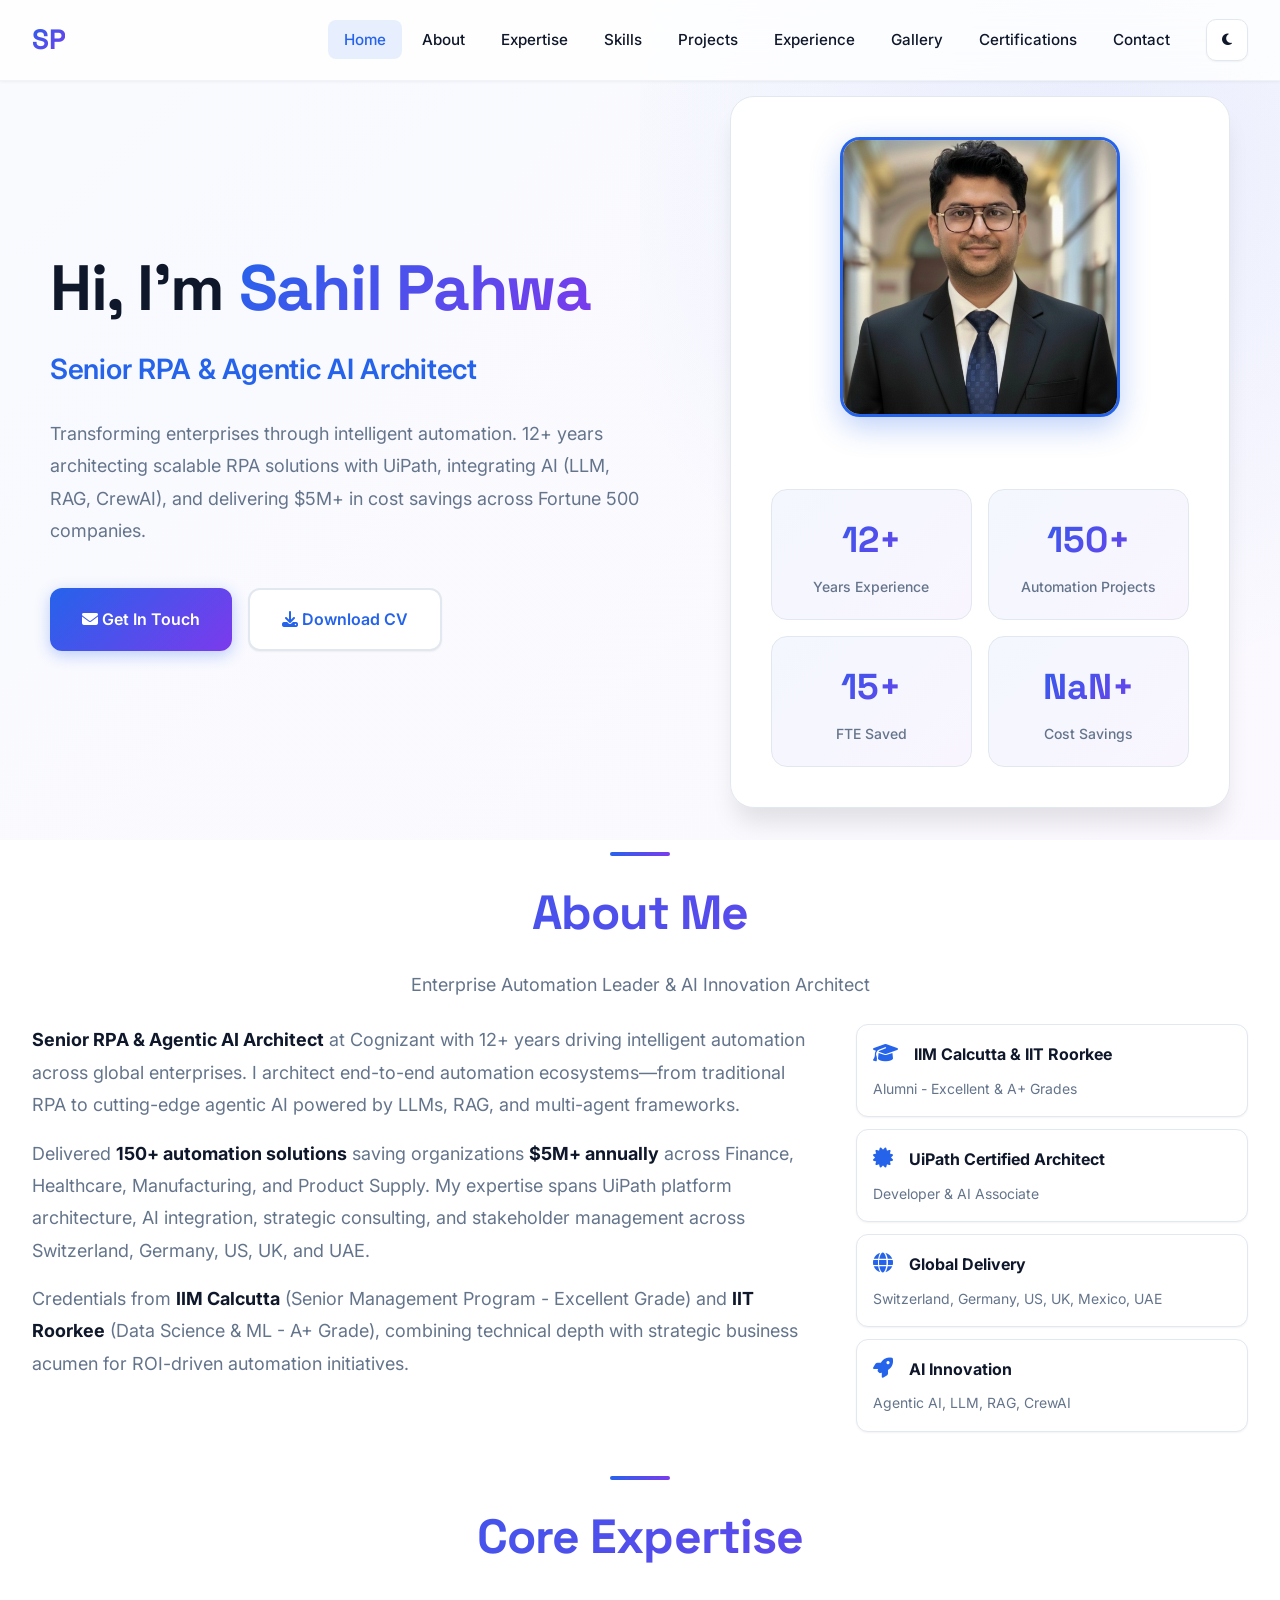
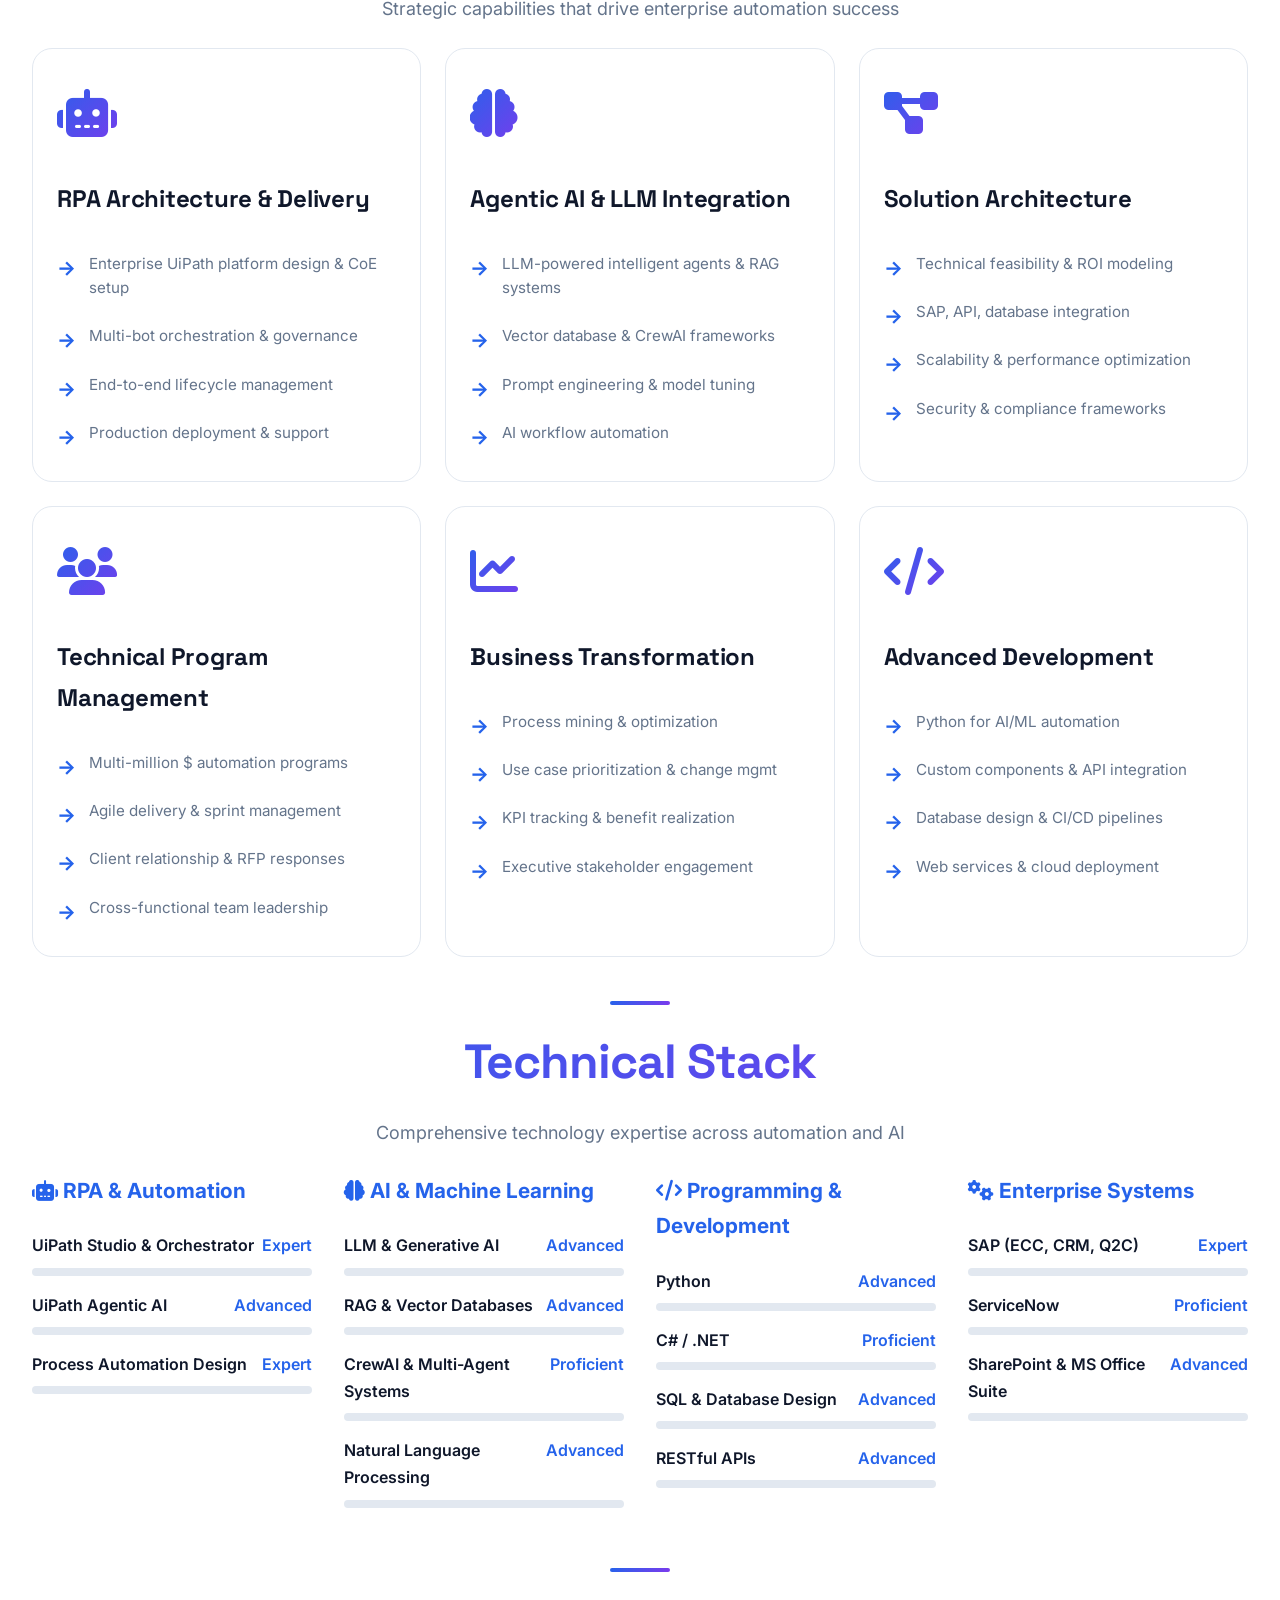
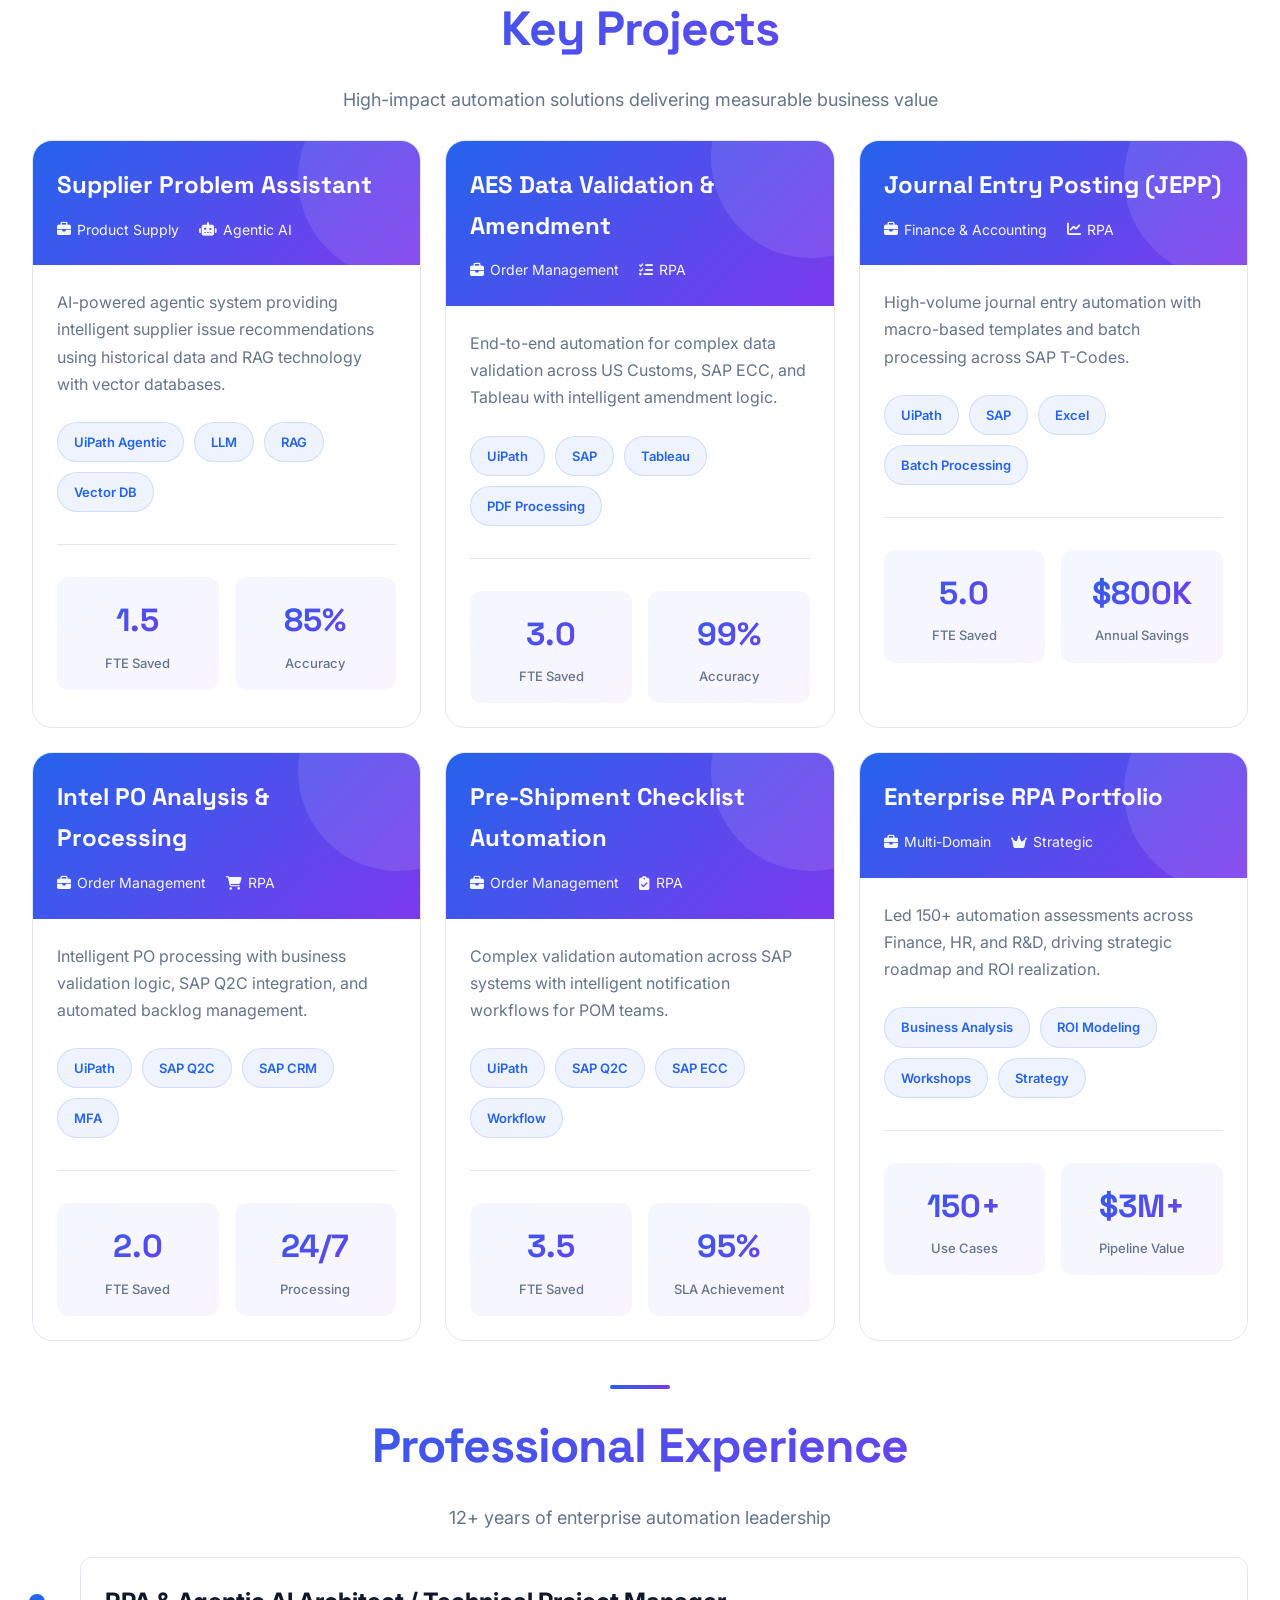
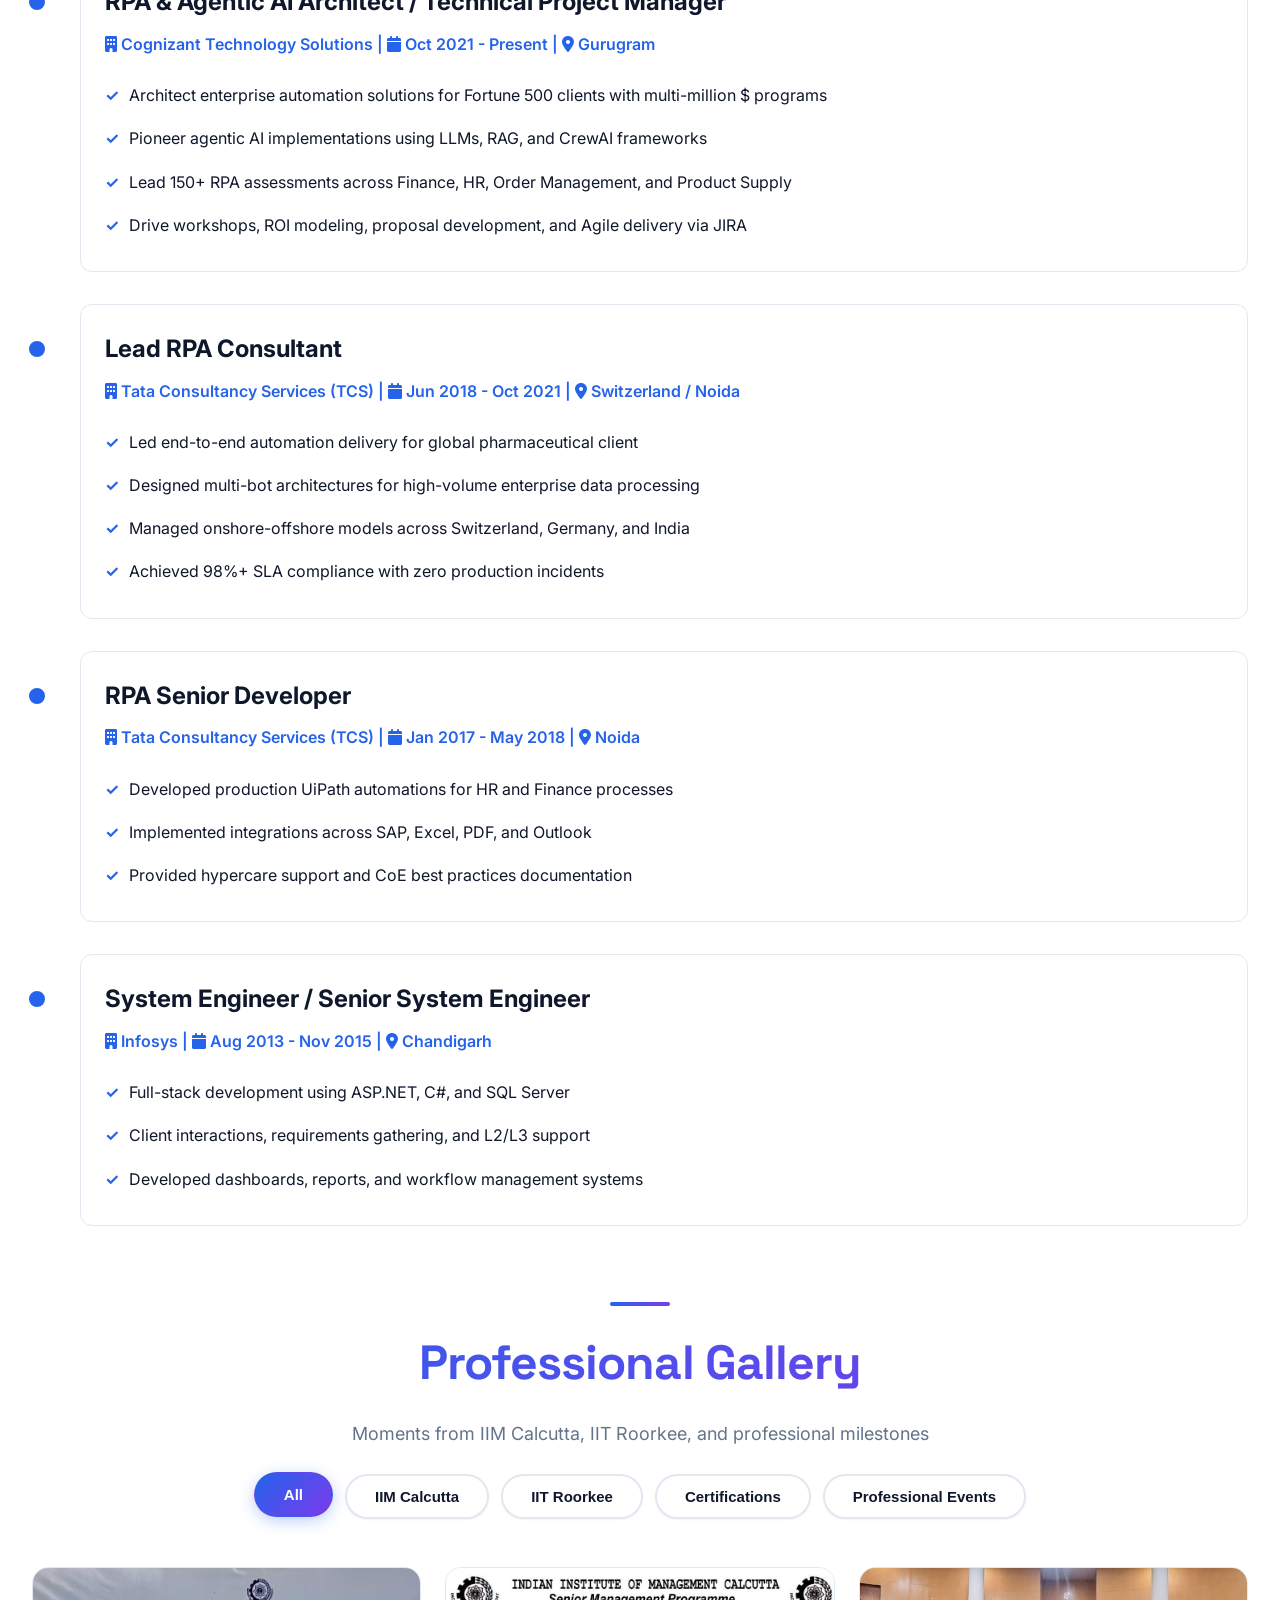
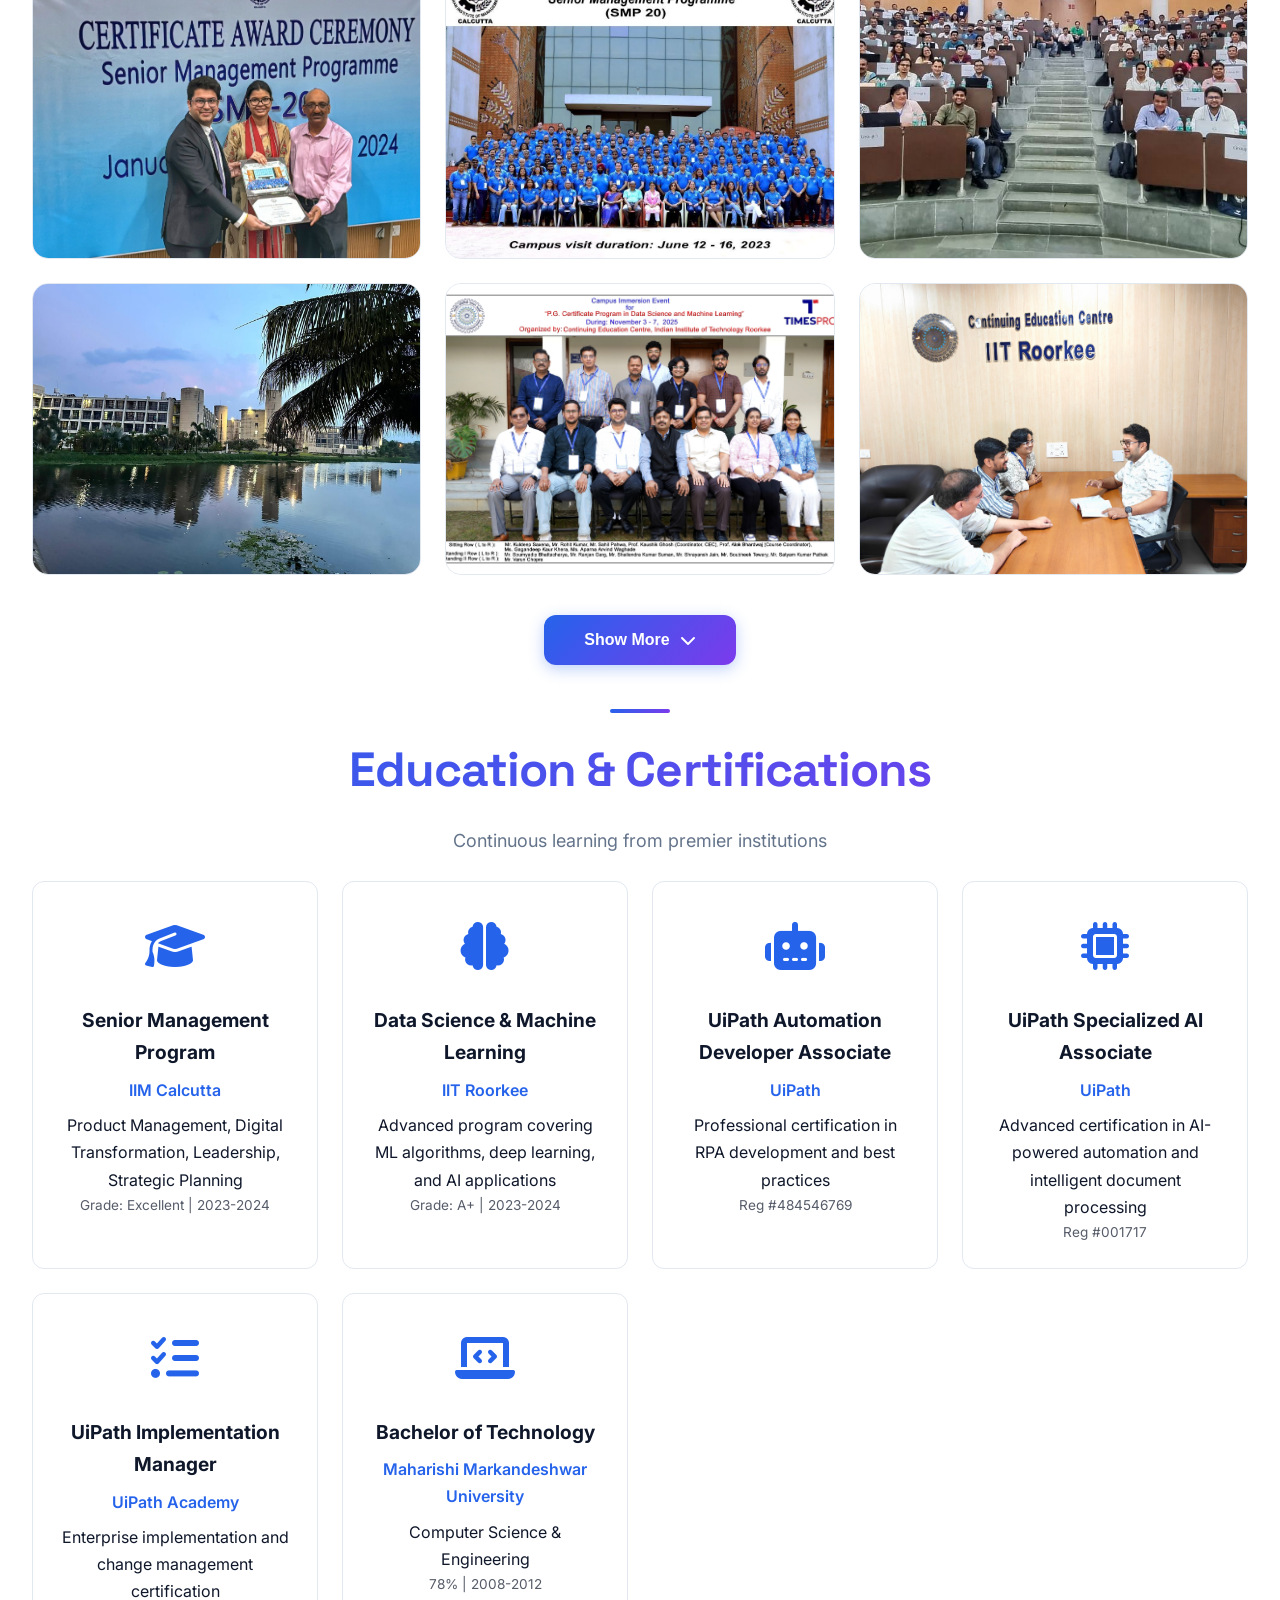
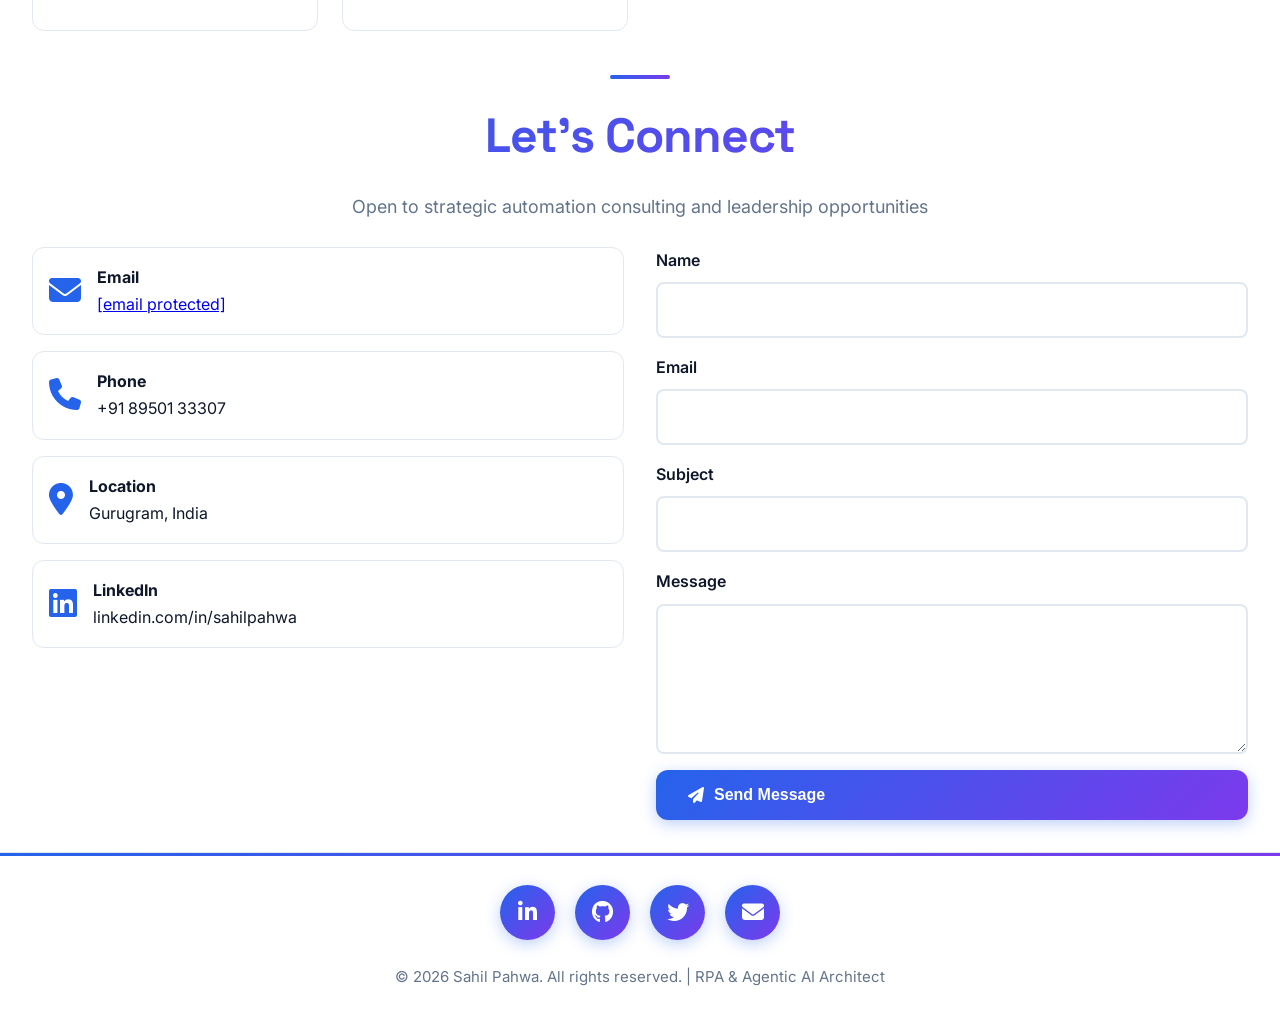
==== commit def88c0f: "Add files via upload" ====
--- a/index.html
+++ b/index.html
@@ -3,731 +3,3021 @@
 <head>
     <meta charset="UTF-8">
     <meta name="viewport" content="width=device-width, initial-scale=1.0">
-    <meta name="description" content="Sahil Pahwa - AI Engineer, Machine Learning Engineer, Data Scientist, and Senior RPA UiPath Consultant with 11+ years building intelligent automation solutions. Expert in Generative AI, Deep Learning, NLP, Computer Vision, and enterprise-scale RPA implementations.">
-    <meta name="keywords" content="AI Engineer, Machine Learning Engineer, Data Scientist, RPA Developer, UiPath Automation Engineer, Artificial Intelligence, Deep Learning, Neural Networks, NLP, Computer Vision, Generative AI, LLMs, Agentic AI, MLOps, Python, TensorFlow, PyTorch, UiPath Studio, UiPath Orchestrator, Document Understanding, AI Center, Process Mining, REFramework, Enterprise Automation, Cloud Deployment, Docker, CI/CD">
+    <meta name="description" content="Sahil Pahwa - Senior RPA & Agentic AI Architect at Cognizant. UiPath Expert with 12+ years experience. IIM Calcutta & IIT Roorkee alumnus specializing in Enterprise Automation, LLM, RAG, CrewAI, and Intelligent Process Automation.">
+    <meta name="keywords" content="Sahil Pahwa, Sahil, RPA Architect, UiPath Architect, Agentic AI, Agentic Automation, UiPath Expert, IIM Calcutta, IIM-C, IIT Roorkee, Enterprise Automation, Intelligent Automation, LLM Integration, RAG, CrewAI, Python Automation, Cognizant, Technical Project Manager, AI Architect, Machine Learning, Process Automation, Digital Transformation, UiPath Certified, Automation CoE, SAP Automation, API Integration">
     <meta name="author" content="Sahil Pahwa">
+    <meta name="robots" content="index, follow">
+    <meta name="language" content="English">
+    <meta name="revisit-after" content="7 days">
+    <meta name="distribution" content="global">
     
-    <!-- Open Graph Meta Tags -->
-    <meta property="og:title" content="Sahil Pahwa - AI | ML | Data Science | RPA (UiPath) Engineer">
-    <meta property="og:description" content="IIM-C Alumni building intelligent, scalable automation solutions with AI, Machine Learning, and RPA. 100+ automations delivered across Fortune 500 companies.">
+    <!-- Geo Tags -->
+    <meta name="geo.region" content="IN-DL">
+    <meta name="geo.placename" content="Delhi NCR">
+    <meta name="geo.position" content="28.6139;77.2090">
+    
+    <!-- Open Graph Tags -->
+    <meta property="og:title" content="Sahil Pahwa - RPA & Agentic AI Architect | UiPath Expert">
+    <meta property="og:description" content="Senior RPA & Agentic AI Architect at Cognizant. IIM Calcutta & IIT Roorkee alumnus. 12+ years experience in UiPath, Enterprise Automation, and AI-driven solutions.">
     <meta property="og:type" content="website">
-    <meta property="og:url" content="https://sahilpahwa.github.io">
+    <meta property="og:url" content="https://sahilpahwa.dev">
+    <meta property="og:image" content="https://sahilpahwa.dev/images/profile.jpg">
+    <meta property="og:site_name" content="Sahil Pahwa Portfolio">
+    <meta property="og:locale" content="en_US">
     
-    <!-- Twitter Card Meta Tags -->
+    <!-- Twitter Card Tags -->
     <meta name="twitter:card" content="summary_large_image">
-    <meta name="twitter:title" content="Sahil Pahwa - AI | ML | RPA Engineer">
-    <meta name="twitter:description" content="Senior AI & RPA Consultant specializing in intelligent automation, machine learning, and enterprise-scale solutions.">
+    <meta name="twitter:title" content="Sahil Pahwa - RPA & Agentic AI Architect | UiPath Expert">
+    <meta name="twitter:description" content="Senior RPA & Agentic AI Architect specializing in UiPath, Agentic AI, LLM, and Enterprise Automation. IIM-C & IIT Roorkee alumnus.">
+    <meta name="twitter:image" content="https://sahilpahwa.dev/images/profile.jpg">
     
-    <title>Sahil Pahwa - AI Engineer | ML Engineer | Data Scientist | RPA UiPath Consultant</title>
+    <!-- LinkedIn Tags -->
+    <meta property="og:type" content="profile">
+    <meta property="profile:first_name" content="Sahil">
+    <meta property="profile:last_name" content="Pahwa">
+    
+    <!-- Canonical URL -->
+    <link rel="canonical" href="https://sahilpahwa.dev">
+    
+    <!-- Schema.org markup -->
+    <script type="application/ld+json">
+    {
+      "@context": "https://schema.org",
+      "@type": "Person",
+      "name": "Sahil Pahwa",
+      "alternateName": "Sahil",
+      "jobTitle": "Senior RPA & Agentic AI Architect",
+      "worksFor": {
+        "@type": "Organization",
+        "name": "Cognizant Technology Solutions"
+      },
+      "description": "Technical Project Manager and RPA Architect specializing in UiPath, Agentic Automation, LLM, RAG, CrewAI, and Enterprise AI Solutions. 12+ years of experience in Intelligent Automation.",
+      "url": "https://sahilpahwa.dev",
+      "image": "https://sahilpahwa.dev/images/profile.jpg",
+      "sameAs": [
+        "https://linkedin.com/in/sahilpahwa"
+      ],
+      "alumniOf": [
+        {
+          "@type": "EducationalOrganization",
+          "name": "Indian Institute of Management Calcutta",
+          "alternateName": "IIM Calcutta"
+        },
+        {
+          "@type": "EducationalOrganization",
+          "name": "Indian Institute of Technology Roorkee",
+          "alternateName": "IIT Roorkee"
+        }
+      ],
+      "knowsAbout": [
+        "RPA",
+        "UiPath",
+        "Agentic AI",
+        "Agentic Automation",
+        "Machine Learning",
+        "Enterprise Automation",
+        "LLM",
+        "RAG",
+        "Python",
+        "CrewAI",
+        "Intelligent Automation",
+        "Process Automation",
+        "Digital Transformation",
+        "SAP Automation",
+        "API Integration",
+        "UiPath Orchestrator",
+        "UiPath Studio",
+        "Automation CoE"
+      ],
+      "hasCredential": [
+        {
+          "@type": "EducationalOccupationalCredential",
+          "name": "Senior Management Program",
+          "credentialCategory": "Certification",
+          "recognizedBy": {
+            "@type": "Organization",
+            "name": "IIM Calcutta"
+          }
+        },
+        {
+          "@type": "EducationalOccupationalCredential",
+          "name": "Data Science and Machine Learning",
+          "credentialCategory": "Certification",
+          "recognizedBy": {
+            "@type": "Organization",
+            "name": "IIT Roorkee"
+          }
+        },
+        {
+          "@type": "EducationalOccupationalCredential",
+          "name": "UiPath Automation Developer Associate",
+          "credentialCategory": "Professional Certification",
+          "recognizedBy": {
+            "@type": "Organization",
+            "name": "UiPath"
+          }
+        }
+      ],
+      "address": {
+        "@type": "PostalAddress",
+        "addressLocality": "Delhi NCR",
+        "addressRegion": "Delhi",
+        "addressCountry": "IN"
+      }
+    }
+    </script>
+    
+    <title>Sahil Pahwa | RPA & Agentic AI Architect | UiPath Expert | IIM Calcutta | Cognizant</title>
     
     <!-- Google Fonts -->
-    <link rel="preconnect" href="https://fonts.googleapis.com">
-    <link rel="preconnect" href="https://fonts.gstatic.com" crossorigin>
-    <link href="https://fonts.googleapis.com/css2?family=Outfit:wght@300;400;500;600;700&family=JetBrains+Mono:wght@400;500;600&display=swap" rel="stylesheet">
+    <link href="https://fonts.googleapis.com/css2?family=Inter:wght@300;400;500;600;700;800&family=Space+Grotesk:wght@400;500;600;700&display=swap" rel="stylesheet">
     
-    <link rel="stylesheet" href="styles.css">
+    <!-- Font Awesome -->
+    <link rel="stylesheet" href="https://cdnjs.cloudflare.com/ajax/libs/font-awesome/6.4.0/css/all.min.css">
+    
+    <style>
+        :root {
+            --primary: #2563eb;
+            --primary-dark: #1e40af;
+            --primary-light: #3b82f6;
+            --secondary: #0891b2;
+            --accent: #7c3aed;
+            --success: #059669;
+            --bg-light: #ffffff;
+            --bg-dark: #0a0e1a;
+            --bg-secondary-dark: #131825;
+            --text-light: #0f172a;
+            --text-dark: #f8fafc;
+            --text-muted-light: #64748b;
+            --text-muted-dark: #94a3b8;
+            --card-light: #ffffff;
+            --card-dark: #1a1f35;
+            --border-light: #e2e8f0;
+            --border-dark: #2d3548;
+            --shadow-sm: 0 1px 2px 0 rgba(0, 0, 0, 0.05);
+            --shadow: 0 4px 6px -1px rgba(0, 0, 0, 0.1);
+            --shadow-lg: 0 10px 15px -3px rgba(0, 0, 0, 0.1);
+            --shadow-xl: 0 20px 25px -5px rgba(0, 0, 0, 0.1);
+            --gradient-primary: linear-gradient(135deg, #2563eb 0%, #7c3aed 100%);
+            --gradient-secondary: linear-gradient(135deg, #0891b2 0%, #2563eb 100%);
+            --gradient-accent: linear-gradient(135deg, #7c3aed 0%, #ec4899 100%);
+        }
+
+        * {
+            margin: 0;
+            padding: 0;
+            box-sizing: border-box;
+        }
+
+        html {
+            scroll-behavior: smooth;
+        }
+
+        body {
+            font-family: 'Inter', -apple-system, BlinkMacSystemFont, 'Segoe UI', sans-serif;
+            line-height: 1.7;
+            color: var(--text-light);
+            background: var(--bg-light);
+            transition: background 0.3s ease, color 0.3s ease;
+            -webkit-font-smoothing: antialiased;
+            -moz-osx-font-smoothing: grayscale;
+        }
+
+        body.dark-mode {
+            background: var(--bg-dark);
+            color: var(--text-dark);
+        }
+
+        /* Selection */
+        ::selection {
+            background: var(--primary);
+            color: white;
+        }
+
+        /* Navigation */
+        nav {
+            position: fixed;
+            top: 0;
+            width: 100%;
+            background: rgba(255, 255, 255, 0.8);
+            backdrop-filter: blur(20px) saturate(180%);
+            -webkit-backdrop-filter: blur(20px) saturate(180%);
+            box-shadow: 0 1px 3px rgba(0, 0, 0, 0.05);
+            z-index: 1000;
+            transition: all 0.3s cubic-bezier(0.4, 0, 0.2, 1);
+            border-bottom: 1px solid rgba(226, 232, 240, 0.5);
+        }
+
+        body.dark-mode nav {
+            background: rgba(10, 14, 26, 0.8);
+            border-bottom: 1px solid rgba(45, 53, 72, 0.5);
+        }
+
+        nav.scrolled {
+            box-shadow: 0 4px 6px -1px rgba(0, 0, 0, 0.1), 0 2px 4px -1px rgba(0, 0, 0, 0.06);
+        }
+
+        .nav-container {
+            max-width: 1280px;
+            margin: 0 auto;
+            padding: 1rem 2rem;
+            display: flex;
+            justify-content: space-between;
+            align-items: center;
+        }
+
+        .logo {
+            font-family: 'Space Grotesk', sans-serif;
+            font-size: 1.75rem;
+            font-weight: 800;
+            background: var(--gradient-primary);
+            -webkit-background-clip: text;
+            -webkit-text-fill-color: transparent;
+            background-clip: text;
+            letter-spacing: -0.5px;
+            transition: transform 0.3s ease;
+        }
+
+        .logo:hover {
+            transform: scale(1.05);
+        }
+
+        .nav-links {
+            display: flex;
+            gap: 0.25rem;
+            list-style: none;
+            align-items: center;
+        }
+
+        .nav-links a {
+            text-decoration: none;
+            color: var(--text-light);
+            font-weight: 500;
+            font-size: 0.95rem;
+            transition: all 0.3s cubic-bezier(0.4, 0, 0.2, 1);
+            position: relative;
+            padding: 0.625rem 1rem;
+            border-radius: 8px;
+        }
+
+        body.dark-mode .nav-links a {
+            color: var(--text-dark);
+        }
+
+        .nav-links a:hover {
+            color: var(--primary);
+            background: rgba(37, 99, 235, 0.1);
+        }
+
+        .nav-links a.active {
+            color: var(--primary);
+            background: rgba(37, 99, 235, 0.1);
+        }
+
+        .theme-toggle {
+            background: var(--card-light);
+            border: 1px solid var(--border-light);
+            color: var(--text-light);
+            width: 42px;
+            height: 42px;
+            border-radius: 10px;
+            cursor: pointer;
+            display: flex;
+            align-items: center;
+            justify-content: center;
+            transition: all 0.3s cubic-bezier(0.4, 0, 0.2, 1);
+            margin-left: 1rem;
+            box-shadow: var(--shadow-sm);
+        }
+
+        body.dark-mode .theme-toggle {
+            background: var(--card-dark);
+            border-color: var(--border-dark);
+            color: var(--text-dark);
+        }
+
+        .theme-toggle:hover {
+            transform: translateY(-2px);
+            box-shadow: var(--shadow);
+            border-color: var(--primary);
+            color: var(--primary);
+        }
+
+        .mobile-menu-btn {
+            display: none;
+            background: none;
+            border: none;
+            font-size: 1.5rem;
+            cursor: pointer;
+            color: inherit;
+            padding: 0.5rem;
+        }
+
+        /* Hero Section */
+        .hero {
+            min-height: 85vh;
+            display: flex;
+            align-items: center;
+            padding: 6rem 2rem 2rem;
+            background: linear-gradient(135deg, rgba(37, 99, 235, 0.03) 0%, rgba(124, 58, 237, 0.03) 100%);
+            position: relative;
+            overflow: hidden;
+        }
+
+        body.dark-mode .hero {
+            background: linear-gradient(135deg, rgba(37, 99, 235, 0.05) 0%, rgba(124, 58, 237, 0.05) 100%);
+        }
+
+        .hero::before {
+            content: '';
+            position: absolute;
+            top: -50%;
+            right: -20%;
+            width: 70%;
+            height: 140%;
+            background: radial-gradient(circle, rgba(37, 99, 235, 0.08) 0%, transparent 70%);
+            pointer-events: none;
+            animation: float 20s ease-in-out infinite;
+        }
+
+        @keyframes float {
+            0%, 100% { transform: translate(0, 0) rotate(0deg); }
+            50% { transform: translate(-30px, -30px) rotate(180deg); }
+        }
+
+        .hero-container {
+            max-width: 1280px;
+            margin: 0 auto;
+            display: grid;
+            grid-template-columns: 1.2fr 1fr;
+            gap: 5rem;
+            align-items: center;
+            position: relative;
+            z-index: 1;
+        }
+
+        .hero-content h1 {
+            font-family: 'Space Grotesk', sans-serif;
+            font-size: 4rem;
+            font-weight: 800;
+            margin-bottom: 1.25rem;
+            line-height: 1.1;
+            letter-spacing: -0.02em;
+        }
+
+        .hero-content .gradient-text {
+            background: var(--gradient-primary);
+            -webkit-background-clip: text;
+            -webkit-text-fill-color: transparent;
+            background-clip: text;
+            display: inline-block;
+        }
+
+        .hero-content .subtitle {
+            font-size: 1.75rem;
+            color: var(--primary);
+            font-weight: 600;
+            margin-bottom: 1.5rem;
+            letter-spacing: -0.01em;
+        }
+
+        .hero-content p {
+            font-size: 1.125rem;
+            line-height: 1.8;
+            margin-bottom: 2.5rem;
+            color: var(--text-muted-light);
+            max-width: 600px;
+        }
+
+        body.dark-mode .hero-content p {
+            color: var(--text-muted-dark);
+        }
+
+        .cta-buttons {
+            display: flex;
+            gap: 1rem;
+            flex-wrap: wrap;
+        }
+
+        .btn {
+            padding: 1rem 2rem;
+            border: none;
+            border-radius: 12px;
+            font-weight: 600;
+            cursor: pointer;
+            transition: all 0.3s cubic-bezier(0.4, 0, 0.2, 1);
+            text-decoration: none;
+            display: inline-flex;
+            align-items: center;
+            gap: 0.625rem;
+            font-size: 1rem;
+            position: relative;
+            overflow: hidden;
+        }
+
+        .btn::before {
+            content: '';
+            position: absolute;
+            top: 50%;
+            left: 50%;
+            width: 0;
+            height: 0;
+            border-radius: 50%;
+            background: rgba(255, 255, 255, 0.2);
+            transform: translate(-50%, -50%);
+            transition: width 0.6s, height 0.6s;
+        }
+
+        .btn:hover::before {
+            width: 300px;
+            height: 300px;
+        }
+
+        .btn span {
+            position: relative;
+            z-index: 1;
+        }
+
+        .btn i {
+            position: relative;
+            z-index: 1;
+        }
+
+        .btn-primary {
+            background: var(--gradient-primary);
+            color: white;
+            box-shadow: 0 4px 15px rgba(37, 99, 235, 0.3);
+        }
+
+        .btn-primary:hover {
+            transform: translateY(-3px);
+            box-shadow: 0 8px 25px rgba(37, 99, 235, 0.4);
+        }
+
+        .btn-secondary {
+            background: var(--card-light);
+            color: var(--primary);
+            border: 2px solid var(--border-light);
+            box-shadow: var(--shadow-sm);
+        }
+
+        body.dark-mode .btn-secondary {
+            background: var(--card-dark);
+            border-color: var(--border-dark);
+        }
+
+        .btn-secondary:hover {
+            border-color: var(--primary);
+            transform: translateY(-3px);
+            box-shadow: var(--shadow);
+        }
+
+        .hero-image {
+            position: relative;
+        }
+
+        .profile-card {
+            background: var(--card-light);
+            backdrop-filter: blur(20px);
+            border-radius: 24px;
+            padding: 2.5rem;
+            border: 1px solid var(--border-light);
+            box-shadow: var(--shadow-xl);
+            text-align: center;
+            position: relative;
+        }
+
+        body.dark-mode .profile-card {
+            background: var(--card-dark);
+            border: 1px solid var(--border-dark);
+        }
+
+        .profile-card::before {
+            content: '';
+            position: absolute;
+            top: -2px;
+            left: -2px;
+            right: -2px;
+            bottom: -2px;
+            background: var(--gradient-primary);
+            border-radius: 24px;
+            opacity: 0;
+            transition: opacity 0.3s ease;
+            z-index: -1;
+        }
+
+        .profile-card:hover::before {
+            opacity: 0.1;
+        }
+
+        .profile-image {
+            width: 280px;
+            height: 280px;
+            border-radius: 20px;
+            object-fit: cover;
+            margin-bottom: 2rem;
+            border: 3px solid var(--primary);
+            box-shadow: 0 10px 30px rgba(37, 99, 235, 0.3);
+            transition: transform 0.3s ease;
+        }
+
+        .profile-card:hover .profile-image {
+            transform: scale(1.02);
+        }
+
+        .stats-grid {
+            display: grid;
+            grid-template-columns: repeat(2, 1fr);
+            gap: 1rem;
+            margin-top: 2rem;
+        }
+
+        .stat-item {
+            padding: 1.25rem;
+            background: linear-gradient(135deg, rgba(37, 99, 235, 0.05) 0%, rgba(124, 58, 237, 0.05) 100%);
+            border-radius: 16px;
+            border: 1px solid var(--border-light);
+            transition: all 0.3s ease;
+        }
+
+        body.dark-mode .stat-item {
+            background: linear-gradient(135deg, rgba(37, 99, 235, 0.1) 0%, rgba(124, 58, 237, 0.1) 100%);
+            border-color: var(--border-dark);
+        }
+
+        .stat-item:hover {
+            transform: translateY(-5px);
+            box-shadow: var(--shadow-lg);
+        }
+
+        .stat-number {
+            font-size: 2.25rem;
+            font-weight: 800;
+            background: var(--gradient-primary);
+            -webkit-background-clip: text;
+            -webkit-text-fill-color: transparent;
+            background-clip: text;
+            font-family: 'Space Grotesk', sans-serif;
+        }
+
+        .stat-label {
+            font-size: 0.875rem;
+            color: var(--text-muted-light);
+            margin-top: 0.25rem;
+            font-weight: 500;
+        }
+
+        body.dark-mode .stat-label {
+            color: var(--text-muted-dark);
+        }
+
+        /* Section Styles */
+        section {
+            padding: 2rem 2rem;
+            max-width: 1280px;
+            margin: 0 auto;
+        }
+
+        .section-header {
+            text-align: center;
+            margin-bottom: 1.5rem;
+            position: relative;
+        }
+
+        .section-header::before {
+            content: '';
+            position: absolute;
+            top: -20px;
+            left: 50%;
+            transform: translateX(-50%);
+            width: 60px;
+            height: 4px;
+            background: var(--gradient-primary);
+            border-radius: 2px;
+        }
+
+        .section-header h2 {
+            font-family: 'Space Grotesk', sans-serif;
+            font-size: 3rem;
+            font-weight: 800;
+            margin-bottom: 1rem;
+            letter-spacing: -0.02em;
+            background: var(--gradient-primary);
+            -webkit-background-clip: text;
+            -webkit-text-fill-color: transparent;
+            background-clip: text;
+        }
+
+        .section-header p {
+            font-size: 1.125rem;
+            color: var(--text-muted-light);
+            max-width: 700px;
+            margin: 0 auto;
+            line-height: 1.7;
+        }
+
+        body.dark-mode .section-header p {
+            color: var(--text-muted-dark);
+        }
+
+        /* About Section */
+        .about-content {
+            display: grid;
+            grid-template-columns: 2fr 1fr;
+            gap: 2.5rem;
+            align-items: start;
+        }
+
+        .about-text {
+            font-size: 1.125rem;
+            line-height: 1.8;
+            color: var(--text-muted-light);
+        }
+
+        body.dark-mode .about-text {
+            color: var(--text-muted-dark);
+        }
+
+        .about-text p {
+            margin-bottom: 1rem;
+        }
+
+        .about-text strong {
+            color: var(--text-light);
+            font-weight: 700;
+        }
+
+        body.dark-mode .about-text strong {
+            color: var(--text-dark);
+        }
+
+        .highlights {
+            display: flex;
+            flex-direction: column;
+            gap: 0.75rem;
+        }
+
+        .highlight-item {
+            padding: 1rem;
+            background: var(--card-light);
+            border-left: 4px solid var(--primary);
+            border-radius: 12px;
+            transition: all 0.4s cubic-bezier(0.4, 0, 0.2, 1);
+            box-shadow: var(--shadow-sm);
+            border: 1px solid var(--border-light);
+        }
+
+        body.dark-mode .highlight-item {
+            background: var(--card-dark);
+            border-color: var(--border-dark);
+            border-left-color: var(--primary);
+        }
+
+        .highlight-item:hover {
+            transform: translateX(12px);
+            box-shadow: var(--shadow-lg);
+            border-left-width: 6px;
+        }
+
+        .highlight-item i {
+            color: var(--primary);
+            margin-right: 0.75rem;
+            font-size: 1.25rem;
+        }
+
+        .highlight-item strong {
+            font-weight: 700;
+            color: var(--text-light);
+        }
+
+        body.dark-mode .highlight-item strong {
+            color: var(--text-dark);
+        }
+
+        .highlight-item small {
+            color: var(--text-muted-light);
+            font-size: 0.875rem;
+            display: block;
+            margin-top: 0.5rem;
+        }
+
+        body.dark-mode .highlight-item small {
+            color: var(--text-muted-dark);
+        }
+
+        /* Expertise Section */
+        .expertise-grid {
+            display: grid;
+            grid-template-columns: repeat(auto-fit, minmax(320px, 1fr));
+            gap: 1.5rem;
+        }
+
+        .expertise-card {
+            padding: 1.5rem;
+            background: var(--card-light);
+            border-radius: 20px;
+            border: 1px solid var(--border-light);
+            transition: all 0.4s cubic-bezier(0.4, 0, 0.2, 1);
+            position: relative;
+            overflow: hidden;
+        }
+
+        body.dark-mode .expertise-card {
+            background: var(--card-dark);
+            border-color: var(--border-dark);
+        }
+
+        .expertise-card::before {
+            content: '';
+            position: absolute;
+            top: 0;
+            left: 0;
+            width: 100%;
+            height: 5px;
+            background: var(--gradient-primary);
+            transform: scaleX(0);
+            transform-origin: left;
+            transition: transform 0.4s cubic-bezier(0.4, 0, 0.2, 1);
+        }
+
+        .expertise-card::after {
+            content: '';
+            position: absolute;
+            top: 0;
+            left: 0;
+            right: 0;
+            bottom: 0;
+            background: var(--gradient-primary);
+            opacity: 0;
+            transition: opacity 0.4s ease;
+            border-radius: 20px;
+            z-index: 0;
+        }
+
+        .expertise-card:hover::before {
+            transform: scaleX(1);
+        }
+
+        .expertise-card:hover::after {
+            opacity: 0.03;
+        }
+
+        .expertise-card:hover {
+            transform: translateY(-10px);
+            box-shadow: 0 20px 40px rgba(37, 99, 235, 0.15);
+            border-color: var(--primary);
+        }
+
+        .expertise-card > * {
+            position: relative;
+            z-index: 1;
+        }
+
+        .expertise-icon {
+            font-size: 3rem;
+            margin-bottom: 1.5rem;
+            background: var(--gradient-primary);
+            -webkit-background-clip: text;
+            -webkit-text-fill-color: transparent;
+            background-clip: text;
+            display: inline-block;
+            transition: transform 0.3s ease;
+        }
+
+        .expertise-card:hover .expertise-icon {
+            transform: scale(1.1) rotate(5deg);
+        }
+
+        .expertise-card h3 {
+            font-size: 1.5rem;
+            margin-bottom: 1.25rem;
+            font-weight: 700;
+            font-family: 'Space Grotesk', sans-serif;
+            letter-spacing: -0.01em;
+        }
+
+        .expertise-card ul {
+            list-style: none;
+        }
+
+        .expertise-card li {
+            padding: 0.75rem 0;
+            padding-left: 2rem;
+            position: relative;
+            color: var(--text-muted-light);
+            font-size: 0.95rem;
+            line-height: 1.6;
+            transition: all 0.3s ease;
+        }
+
+        body.dark-mode .expertise-card li {
+            color: var(--text-muted-dark);
+        }
+
+        .expertise-card li::before {
+            content: '→';
+            position: absolute;
+            left: 0;
+            color: var(--primary);
+            font-weight: bold;
+            font-size: 1.25rem;
+            transition: transform 0.3s ease;
+        }
+
+        .expertise-card:hover li::before {
+            transform: translateX(5px);
+        }
+
+        .expertise-card li:hover {
+            color: var(--text-light);
+            padding-left: 2.5rem;
+        }
+
+        body.dark-mode .expertise-card li:hover {
+            color: var(--text-dark);
+        }
+
+        /* Skills Section */
+        .skills-container {
+            display: grid;
+            grid-template-columns: repeat(auto-fit, minmax(250px, 1fr));
+            gap: 2rem;
+        }
+
+        .skill-category h3 {
+            font-size: 1.3rem;
+            margin-bottom: 1.5rem;
+            color: var(--primary);
+            font-weight: 700;
+        }
+
+        .skill-item {
+            margin-bottom: 1rem;
+        }
+
+        .skill-header {
+            display: flex;
+            justify-content: space-between;
+            margin-bottom: 0.5rem;
+        }
+
+        .skill-name {
+            font-weight: 600;
+        }
+
+        .skill-level {
+            color: var(--primary);
+            font-weight: 600;
+        }
+
+        .skill-bar {
+            height: 8px;
+            background: var(--border-light);
+            border-radius: 4px;
+            overflow: hidden;
+        }
+
+        body.dark-mode .skill-bar {
+            background: var(--border-dark);
+        }
+
+        .skill-progress {
+            height: 100%;
+            background: var(--gradient);
+            border-radius: 4px;
+            transition: width 1s ease;
+            width: 0;
+        }
+
+        .skill-item.animated .skill-progress {
+            animation: fillProgress 1.5s ease forwards;
+        }
+
+        /* Projects Section */
+        .projects-grid {
+            display: grid;
+            grid-template-columns: repeat(auto-fit, minmax(360px, 1fr));
+            gap: 1.5rem;
+        }
+
+        .project-card {
+            background: var(--card-light);
+            border-radius: 20px;
+            overflow: hidden;
+            border: 1px solid var(--border-light);
+            transition: all 0.4s cubic-bezier(0.4, 0, 0.2, 1);
+            cursor: pointer;
+            position: relative;
+        }
+
+        body.dark-mode .project-card {
+            background: var(--card-dark);
+            border-color: var(--border-dark);
+        }
+
+        .project-card::before {
+            content: '';
+            position: absolute;
+            inset: 0;
+            background: var(--gradient-primary);
+            opacity: 0;
+            transition: opacity 0.4s ease;
+            z-index: 0;
+        }
+
+        .project-card:hover::before {
+            opacity: 0.05;
+        }
+
+        .project-card:hover {
+            transform: translateY(-10px);
+            box-shadow: 0 20px 40px rgba(37, 99, 235, 0.2);
+            border-color: var(--primary);
+        }
+
+        .project-header {
+            padding: 1.5rem;
+            background: var(--gradient-primary);
+            color: white;
+            position: relative;
+            overflow: hidden;
+        }
+
+        .project-header::before {
+            content: '';
+            position: absolute;
+            top: -50%;
+            right: -20%;
+            width: 200px;
+            height: 200px;
+            background: rgba(255, 255, 255, 0.1);
+            border-radius: 50%;
+        }
+
+        .project-header h3 {
+            font-size: 1.5rem;
+            margin-bottom: 0.75rem;
+            font-family: 'Space Grotesk', sans-serif;
+            position: relative;
+            z-index: 1;
+        }
+
+        .project-meta {
+            display: flex;
+            gap: 1.25rem;
+            font-size: 0.875rem;
+            opacity: 0.95;
+            position: relative;
+            z-index: 1;
+        }
+
+        .project-meta span {
+            display: flex;
+            align-items: center;
+            gap: 0.375rem;
+        }
+
+        .project-body {
+            padding: 1.5rem;
+            position: relative;
+            z-index: 1;
+        }
+
+        .project-body p {
+            margin-bottom: 1.5rem;
+            line-height: 1.7;
+            color: var(--text-muted-light);
+        }
+
+        body.dark-mode .project-body p {
+            color: var(--text-muted-dark);
+        }
+
+        .project-tags {
+            display: flex;
+            flex-wrap: wrap;
+            gap: 0.625rem;
+            margin-top: 1.5rem;
+        }
+
+        .tag {
+            padding: 0.5rem 1rem;
+            background: rgba(37, 99, 235, 0.08);
+            color: var(--primary);
+            border-radius: 20px;
+            font-size: 0.8125rem;
+            font-weight: 600;
+            border: 1px solid rgba(37, 99, 235, 0.15);
+            transition: all 0.3s ease;
+        }
+
+        .tag:hover {
+            background: var(--primary);
+            color: white;
+            transform: translateY(-2px);
+        }
+
+        .impact-metrics {
+            display: grid;
+            grid-template-columns: repeat(2, 1fr);
+            gap: 1rem;
+            margin-top: 2rem;
+            padding-top: 2rem;
+            border-top: 1px solid var(--border-light);
+        }
+
+        body.dark-mode .impact-metrics {
+            border-color: var(--border-dark);
+        }
+
+        .metric {
+            text-align: center;
+            padding: 1rem;
+            background: linear-gradient(135deg, rgba(37, 99, 235, 0.05) 0%, rgba(124, 58, 237, 0.05) 100%);
+            border-radius: 12px;
+            transition: all 0.3s ease;
+        }
+
+        .metric:hover {
+            transform: scale(1.05);
+        }
+
+        .metric-value {
+            font-size: 2rem;
+            font-weight: 800;
+            background: var(--gradient-primary);
+            -webkit-background-clip: text;
+            -webkit-text-fill-color: transparent;
+            background-clip: text;
+            font-family: 'Space Grotesk', sans-serif;
+        }
+
+        .metric-label {
+            font-size: 0.8125rem;
+            color: var(--text-muted-light);
+            margin-top: 0.25rem;
+            font-weight: 500;
+        }
+
+        body.dark-mode .metric-label {
+            color: var(--text-muted-dark);
+        }
+
+        /* Experience Timeline */
+        .timeline {
+            position: relative;
+            padding-left: 3rem;
+        }
+
+        .timeline::before {
+            content: '';
+            position: absolute;
+            left: 0;
+            top: 0;
+            bottom: 0;
+            width: 2px;
+            background: var(--gradient);
+        }
+
+        .timeline-item {
+            position: relative;
+            margin-bottom: 2rem;
+            padding: 1.5rem;
+            background: var(--card-light);
+            border-radius: 12px;
+            border: 1px solid var(--border-light);
+        }
+
+        body.dark-mode .timeline-item {
+            background: var(--card-dark);
+            border-color: var(--border-dark);
+        }
+
+        .timeline-item::before {
+            content: '';
+            position: absolute;
+            left: -3.5rem;
+            top: 2rem;
+            width: 16px;
+            height: 16px;
+            border-radius: 50%;
+            background: var(--primary);
+            border: 4px solid var(--bg-light);
+        }
+
+        body.dark-mode .timeline-item::before {
+            border-color: var(--bg-dark);
+        }
+
+        .timeline-item h3 {
+            font-size: 1.5rem;
+            margin-bottom: 0.5rem;
+        }
+
+        .timeline-meta {
+            color: var(--primary);
+            font-weight: 600;
+            margin-bottom: 1rem;
+        }
+
+        .timeline-item ul {
+            list-style: none;
+            margin-top: 1rem;
+        }
+
+        .timeline-item li {
+            padding: 0.5rem 0;
+            padding-left: 1.5rem;
+            position: relative;
+        }
+
+        .timeline-item li::before {
+            content: '✓';
+            position: absolute;
+            left: 0;
+            color: var(--primary);
+            font-weight: bold;
+        }
+
+        /* Certifications */
+        .cert-grid {
+            display: grid;
+            grid-template-columns: repeat(auto-fit, minmax(280px, 1fr));
+            gap: 1.5rem;
+        }
+
+        .cert-card {
+            padding: 1.5rem;
+            background: var(--card-light);
+            border-radius: 12px;
+            border: 1px solid var(--border-light);
+            text-align: center;
+            transition: all 0.3s ease;
+        }
+
+        body.dark-mode .cert-card {
+            background: var(--card-dark);
+            border-color: var(--border-dark);
+        }
+
+        .cert-card:hover {
+            transform: scale(1.05);
+            box-shadow: 0 8px 30px var(--shadow);
+        }
+
+        .cert-icon {
+            font-size: 3rem;
+            margin-bottom: 1rem;
+            color: var(--primary);
+        }
+
+        .cert-card h3 {
+            font-size: 1.2rem;
+            margin-bottom: 0.5rem;
+        }
+
+        .cert-issuer {
+            color: var(--primary);
+            font-weight: 600;
+            margin-bottom: 0.5rem;
+        }
+
+        .cert-id {
+            font-size: 0.85rem;
+            opacity: 0.7;
+        }
+
+        /* Contact Section */
+        .contact-container {
+            display: grid;
+            grid-template-columns: 1fr 1fr;
+            gap: 2rem;
+        }
+
+        .contact-info {
+            display: flex;
+            flex-direction: column;
+            gap: 1rem;
+        }
+
+        .contact-item {
+            display: flex;
+            align-items: center;
+            gap: 1rem;
+            padding: 1rem;
+            background: var(--card-light);
+            border-radius: 12px;
+            border: 1px solid var(--border-light);
+            transition: all 0.3s ease;
+        }
+
+        body.dark-mode .contact-item {
+            background: var(--card-dark);
+            border-color: var(--border-dark);
+        }
+
+        .contact-item:hover {
+            transform: translateX(10px);
+            box-shadow: 0 4px 20px var(--shadow);
+        }
+
+        .contact-icon {
+            font-size: 2rem;
+            color: var(--primary);
+        }
+
+        .contact-form {
+            display: flex;
+            flex-direction: column;
+            gap: 1rem;
+        }
+
+        .form-group {
+            display: flex;
+            flex-direction: column;
+        }
+
+        .form-group label {
+            margin-bottom: 0.5rem;
+            font-weight: 600;
+        }
+
+        .form-group input,
+        .form-group textarea {
+            padding: 1rem;
+            border: 2px solid var(--border-light);
+            border-radius: 8px;
+            font-family: inherit;
+            font-size: 1rem;
+            background: var(--bg-light);
+            color: var(--text-light);
+            transition: all 0.3s ease;
+        }
+
+        body.dark-mode .form-group input,
+        body.dark-mode .form-group textarea {
+            background: var(--card-dark);
+            border-color: var(--border-dark);
+            color: var(--text-dark);
+        }
+
+        .form-group input:focus,
+        .form-group textarea:focus {
+            outline: none;
+            border-color: var(--primary);
+            box-shadow: 0 0 0 3px rgba(99, 102, 241, 0.1);
+        }
+
+        .form-group textarea {
+            resize: vertical;
+            min-height: 150px;
+        }
+
+        /* Footer */
+        footer {
+            background: var(--card-light);
+            padding: 2rem 2rem 1.5rem;
+            text-align: center;
+            border-top: 1px solid var(--border-light);
+            position: relative;
+        }
+
+        body.dark-mode footer {
+            background: var(--card-dark);
+            border-color: var(--border-dark);
+        }
+
+        footer::before {
+            content: '';
+            position: absolute;
+            top: 0;
+            left: 0;
+            right: 0;
+            height: 3px;
+            background: var(--gradient-primary);
+        }
+
+        .social-links {
+            display: flex;
+            justify-content: center;
+            gap: 1.25rem;
+            margin-bottom: 1.5rem;
+        }
+
+        .social-link {
+            width: 55px;
+            height: 55px;
+            border-radius: 50%;
+            background: var(--gradient-primary);
+            color: white;
+            display: flex;
+            align-items: center;
+            justify-content: center;
+            font-size: 1.375rem;
+            transition: all 0.4s cubic-bezier(0.4, 0, 0.2, 1);
+            text-decoration: none;
+            position: relative;
+            box-shadow: 0 4px 15px rgba(37, 99, 235, 0.3);
+        }
+
+        .social-link::before {
+            content: '';
+            position: absolute;
+            inset: -3px;
+            border-radius: 50%;
+            background: var(--gradient-primary);
+            opacity: 0;
+            transition: opacity 0.4s ease;
+            z-index: -1;
+        }
+
+        .social-link:hover::before {
+            opacity: 0.3;
+        }
+
+        .social-link:hover {
+            transform: translateY(-8px) scale(1.05);
+            box-shadow: 0 12px 30px rgba(37, 99, 235, 0.4);
+        }
+
+        footer p {
+            color: var(--text-muted-light);
+            font-size: 0.9375rem;
+        }
+
+        body.dark-mode footer p {
+            color: var(--text-muted-dark);
+        }
+
+        /* Animations */
+        @keyframes fadeInUp {
+            from {
+                opacity: 0;
+                transform: translateY(30px);
+            }
+            to {
+                opacity: 1;
+                transform: translateY(0);
+            }
+        }
+
+        @keyframes fillProgress {
+            to {
+                width: var(--progress-width);
+            }
+        }
+
+        .fade-in-up {
+            animation: fadeInUp 0.6s ease forwards;
+            opacity: 0;
+        }
+
+        /* Responsive Design */
+        @media (max-width: 968px) {
+            .hero-container {
+                grid-template-columns: 1fr;
+                text-align: center;
+            }
+
+            .hero-content h1 {
+                font-size: 2.5rem;
+            }
+
+            .hero-content p {
+                margin: 0 auto 2rem;
+            }
+
+            .cta-buttons {
+                justify-content: center;
+            }
+
+            .about-content,
+            .contact-container {
+                grid-template-columns: 1fr;
+            }
+
+            .nav-links {
+                display: none;
+                position: absolute;
+                top: 100%;
+                left: 0;
+                right: 0;
+                background: rgba(255, 255, 255, 0.98);
+                flex-direction: column;
+                padding: 2rem;
+                gap: 1rem;
+                box-shadow: 0 4px 20px var(--shadow);
+            }
+
+            body.dark-mode .nav-links {
+                background: rgba(15, 23, 42, 0.98);
+            }
+
+            .nav-links.active {
+                display: flex;
+            }
+
+            .mobile-menu-btn {
+                display: block;
+            }
+
+            .section-header h2 {
+                font-size: 2rem;
+            }
+
+            .profile-image {
+                width: 220px;
+                height: 220px;
+            }
+        }
+
+        @media (max-width: 640px) {
+            .hero-content h1 {
+                font-size: 2rem;
+            }
+
+            .hero-content .subtitle {
+                font-size: 1.2rem;
+            }
+
+            section {
+                padding: 3rem 1rem;
+            }
+
+            .projects-grid,
+            .expertise-grid {
+                grid-template-columns: 1fr;
+            }
+
+            .stats-grid {
+                grid-template-columns: 1fr;
+            }
+        }
+
+        /* Loading Animation */
+        .loader {
+            position: fixed;
+            top: 0;
+            left: 0;
+            width: 100%;
+            height: 100%;
+            background: var(--bg-light);
+            display: flex;
+            align-items: center;
+            justify-content: center;
+            z-index: 9999;
+            transition: opacity 0.5s ease;
+        }
+
+        body.dark-mode .loader {
+            background: var(--bg-dark);
+        }
+
+        .loader.hidden {
+            opacity: 0;
+            pointer-events: none;
+        }
+
+        .spinner {
+            width: 50px;
+            height: 50px;
+            border: 4px solid var(--border-light);
+            border-top-color: var(--primary);
+            border-radius: 50%;
+            animation: spin 1s linear infinite;
+        }
+
+        /* Gallery Section */
+        .gallery-container {
+            display: grid;
+            grid-template-columns: repeat(auto-fill, minmax(320px, 1fr));
+            gap: 1.5rem;
+        }
+
+        .gallery-item {
+            position: relative;
+            overflow: hidden;
+            border-radius: 16px;
+            cursor: pointer;
+            aspect-ratio: 4/3;
+            background: var(--card-light);
+            border: 1px solid var(--border-light);
+            transition: all 0.4s cubic-bezier(0.4, 0, 0.2, 1);
+        }
+
+        .gallery-item.hidden-item {
+            display: none !important;
+        }
+
+        .show-more-container {
+            text-align: center;
+            margin-top: 2.5rem;
+        }
+
+        .show-more-btn {
+            padding: 1rem 2.5rem;
+            background: var(--gradient-primary);
+            color: white;
+            border: none;
+            border-radius: 12px;
+            font-weight: 600;
+            font-size: 1rem;
+            cursor: pointer;
+            transition: all 0.3s cubic-bezier(0.4, 0, 0.2, 1);
+            box-shadow: 0 4px 15px rgba(37, 99, 235, 0.3);
+            display: inline-flex;
+            align-items: center;
+            gap: 0.625rem;
+        }
+
+        .show-more-btn:hover {
+            transform: translateY(-3px);
+            box-shadow: 0 8px 25px rgba(37, 99, 235, 0.4);
+        }
+
+        .show-more-btn.hidden {
+            display: none !important;
+        }
+
+        body.dark-mode .gallery-item {
+            background: var(--card-dark);
+            border-color: var(--border-dark);
+        }
+
+        .gallery-item::before {
+            content: '';
+            position: absolute;
+            inset: 0;
+            background: var(--gradient-primary);
+            opacity: 0;
+            transition: opacity 0.4s ease;
+            z-index: 1;
+        }
+
+        .gallery-item:hover::before {
+            opacity: 0.1;
+        }
+
+        .gallery-item:hover {
+            transform: translateY(-8px);
+            box-shadow: 0 20px 40px rgba(37, 99, 235, 0.2);
+            border-color: var(--primary);
+        }
+
+        .gallery-item img {
+            width: 100%;
+            height: 100%;
+            object-fit: cover;
+            transition: transform 0.5s cubic-bezier(0.4, 0, 0.2, 1);
+        }
+
+        .gallery-item:hover img {
+            transform: scale(1.08);
+        }
+
+        .gallery-overlay {
+            position: absolute;
+            bottom: 0;
+            left: 0;
+            right: 0;
+            background: linear-gradient(to top, rgba(0,0,0,0.9), rgba(0,0,0,0.4) 70%, transparent);
+            padding: 2rem 1.5rem 1.5rem;
+            transform: translateY(100%);
+            transition: transform 0.4s cubic-bezier(0.4, 0, 0.2, 1);
+            z-index: 2;
+        }
+
+        .gallery-item:hover .gallery-overlay {
+            transform: translateY(0);
+        }
+
+        .gallery-overlay h4 {
+            color: white;
+            font-size: 1.125rem;
+            margin-bottom: 0.5rem;
+            font-weight: 700;
+            font-family: 'Space Grotesk', sans-serif;
+        }
+
+        .gallery-overlay p {
+            color: rgba(255,255,255,0.95);
+            font-size: 0.875rem;
+            line-height: 1.5;
+        }
+
+        .gallery-category {
+            display: inline-block;
+            padding: 0.375rem 0.875rem;
+            background: var(--gradient-primary);
+            color: white;
+            border-radius: 20px;
+            font-size: 0.75rem;
+            font-weight: 700;
+            margin-bottom: 0.75rem;
+            text-transform: uppercase;
+            letter-spacing: 0.5px;
+        }
+
+        /* Filter buttons */
+        .gallery-filters {
+            display: flex;
+            justify-content: center;
+            gap: 0.75rem;
+            margin-bottom: 3rem;
+            flex-wrap: wrap;
+        }
+
+        .filter-btn {
+            padding: 0.75rem 1.75rem;
+            border: 2px solid var(--border-light);
+            background: var(--card-light);
+            color: var(--text-light);
+            border-radius: 30px;
+            cursor: pointer;
+            font-weight: 600;
+            transition: all 0.3s cubic-bezier(0.4, 0, 0.2, 1);
+            font-size: 0.9375rem;
+            box-shadow: var(--shadow-sm);
+        }
+
+        body.dark-mode .filter-btn {
+            background: var(--card-dark);
+            border-color: var(--border-dark);
+            color: var(--text-dark);
+        }
+
+        .filter-btn:hover {
+            border-color: var(--primary);
+            color: var(--primary);
+            transform: translateY(-2px);
+            box-shadow: var(--shadow);
+        }
+
+        .filter-btn.active {
+            background: var(--gradient-primary);
+            color: white;
+            border-color: transparent;
+            transform: translateY(-2px);
+            box-shadow: 0 4px 15px rgba(37, 99, 235, 0.3);
+        }
+
+        /* Lightbox */
+        .lightbox {
+            display: none;
+            position: fixed;
+            top: 0;
+            left: 0;
+            width: 100%;
+            height: 100%;
+            background: rgba(0, 0, 0, 0.95);
+            z-index: 10000;
+            justify-content: center;
+            align-items: center;
+            padding: 2rem;
+            backdrop-filter: blur(10px);
+        }
+
+        .lightbox.active {
+            display: flex;
+        }
+
+        .lightbox-content {
+            max-width: 90%;
+            max-height: 90%;
+            position: relative;
+            animation: fadeInScale 0.4s cubic-bezier(0.4, 0, 0.2, 1);
+        }
+
+        .lightbox-content img {
+            max-width: 100%;
+            max-height: 90vh;
+            border-radius: 12px;
+            box-shadow: 0 25px 50px rgba(0,0,0,0.5);
+        }
+
+        .lightbox-close {
+            position: absolute;
+            top: -50px;
+            right: 0;
+            background: white;
+            color: #000;
+            border: none;
+            width: 45px;
+            height: 45px;
+            border-radius: 50%;
+            cursor: pointer;
+            font-size: 1.5rem;
+            display: flex;
+            align-items: center;
+            justify-content: center;
+            transition: all 0.3s cubic-bezier(0.4, 0, 0.2, 1);
+            box-shadow: 0 4px 15px rgba(0,0,0,0.3);
+        }
+
+        .lightbox-close:hover {
+            background: var(--primary);
+            color: white;
+            transform: rotate(90deg) scale(1.1);
+        }
+
+        .lightbox-nav {
+            position: absolute;
+            top: 50%;
+            transform: translateY(-50%);
+            background: rgba(255,255,255,0.95);
+            border: none;
+            width: 50px;
+            height: 50px;
+            border-radius: 50%;
+            cursor: pointer;
+            font-size: 1.5rem;
+            display: flex;
+            align-items: center;
+            justify-content: center;
+            transition: all 0.3s cubic-bezier(0.4, 0, 0.2, 1);
+            box-shadow: 0 4px 15px rgba(0,0,0,0.3);
+        }
+
+        .lightbox-nav:hover {
+            background: var(--primary);
+            color: white;
+            transform: translateY(-50%) scale(1.15);
+        }
+
+        .lightbox-prev {
+            left: 2rem;
+        }
+
+        .lightbox-next {
+            right: 2rem;
+        }
+
+        .lightbox-caption {
+            text-align: center;
+            color: white;
+            margin-top: 1.5rem;
+            font-size: 1.125rem;
+            font-weight: 500;
+        }
+
+        @keyframes fadeInScale {
+            from {
+                opacity: 0;
+                transform: scale(0.9);
+            }
+            to {
+                opacity: 1;
+                transform: scale(1);
+            }
+        }
+
+        @keyframes spin {
+            to { transform: rotate(360deg); }
+        }
+    </style>
 </head>
 <body>
+    <!-- Loader -->
+    <div class="loader" id="loader">
+        <div class="spinner"></div>
+    </div>
+
     <!-- Navigation -->
-    <nav class="navbar" id="navbar">
-        <div class="container nav-container">
-            <div class="logo">
-                <span class="logo-text">SAHIL PAHWA</span>
-                <span class="logo-subtitle">AI & Automation Engineer</span>
-            </div>
-            <ul class="nav-menu" id="navMenu">
-                <li><a href="#home" class="nav-link">Home</a></li>
-                <li><a href="#about" class="nav-link">About</a></li>
-                <li><a href="#skills" class="nav-link">Skills</a></li>
-                <li><a href="#experience" class="nav-link">Experience</a></li>
-                <li><a href="#achievements" class="nav-link">Achievements</a></li>
-                <li><a href="#contact" class="nav-link">Contact</a></li>
+    <nav>
+        <div class="nav-container">
+            <div class="logo">SP</div>
+            <ul class="nav-links" id="navLinks">
+                <li><a href="#home">Home</a></li>
+                <li><a href="#about">About</a></li>
+                <li><a href="#expertise">Expertise</a></li>
+                <li><a href="#skills">Skills</a></li>
+                <li><a href="#projects">Projects</a></li>
+                <li><a href="#experience">Experience</a></li>
+                <li><a href="#gallery">Gallery</a></li>
+                <li><a href="#certifications">Certifications</a></li>
+                <li><a href="#contact">Contact</a></li>
+                <li>
+                    <button class="theme-toggle" id="themeToggle" aria-label="Toggle theme">
+                        <i class="fas fa-moon"></i>
+                    </button>
+                </li>
             </ul>
-            <div class="hamburger" id="hamburger">
-                <span></span>
-                <span></span>
-                <span></span>
-            </div>
+            <button class="mobile-menu-btn" id="mobileMenuBtn">
+                <i class="fas fa-bars"></i>
+            </button>
         </div>
     </nav>
 
     <!-- Hero Section -->
-    <header id="home" class="hero">
-        <div class="hero-background"></div>
-        <div class="container hero-container">
-            <div class="hero-content">
-                <div class="hero-label">IIM-C ALUMNI • 11+ YEARS EXPERIENCE</div>
-                <h1 class="hero-title">
-                    <span class="gradient-text">AI • ML • Data Science • RPA (UiPath)</span>
-                    <span class="hero-title-main">Building Intelligent, Scalable Automation Solutions</span>
-                </h1>
-                <p class="hero-description">
-                    Senior RPA Consultant and Artificial Intelligence Engineer specializing in AI-driven automation, 
-                    Machine Learning model deployment, and enterprise-scale intelligent process automation. 
-                    Delivered 100+ production-grade automations transforming business operations across 
-                    Fortune 500 companies in Finance, Healthcare, Manufacturing, and HR domains.
+    <section class="hero" id="home">
+        <div class="hero-container">
+            <div class="hero-content fade-in-up">
+                <h1>Hi, I'm <span class="gradient-text">Sahil Pahwa</span></h1>
+                <p class="subtitle">Senior RPA & Agentic AI Architect</p>
+                <p>
+                    Transforming enterprises through intelligent automation. 12+ years architecting scalable RPA solutions with UiPath, 
+                    integrating AI (LLM, RAG, CrewAI), and delivering $5M+ in cost savings across Fortune 500 companies.
                 </p>
-                <div class="hero-stats">
-                    <div class="stat-item">
-                        <div class="stat-number">100+</div>
-                        <div class="stat-label">Automations Delivered</div>
-                    </div>
-                    <div class="stat-item">
-                        <div class="stat-number">11+</div>
-                        <div class="stat-label">Years Experience</div>
-                    </div>
-                    <div class="stat-item">
-                        <div class="stat-number">15+</div>
-                        <div class="stat-label">FTE Hours Saved</div>
-                    </div>
-                </div>
-                <div class="hero-cta">
-                    <a href="#contact" class="btn btn-primary">Contact Me</a>
-                    <a href="#experience" class="btn btn-secondary">View Projects</a>
-                    <a href="CV_Sahil_Pahwa_Sr_RPA_Cons_11_Yrs.pdf" download class="btn btn-outline">Download Resume</a>
-                </div>
-            </div>
-        </div>
-        <div class="scroll-indicator">
-            <div class="scroll-arrow"></div>
-        </div>
-    </header>
-
-    <!-- About Section -->
-    <section id="about" class="about">
-        <div class="container">
-            <div class="section-header">
-                <h2 class="section-title">About Me</h2>
-                <div class="section-subtitle">AI Engineer • Machine Learning Engineer • Data Scientist • RPA Automation Expert</div>
-            </div>
-            <div class="about-content">
-                <div class="about-text">
-                    <p class="about-intro">
-                        I'm a <strong>Senior RPA Consultant and Artificial Intelligence Engineer</strong> with over 11 years of experience 
-                        building intelligent automation solutions at the intersection of <strong>AI, Machine Learning, Data Science, and Enterprise RPA</strong>. 
-                        Currently driving digital transformation initiatives at Cognizant Technologies, I specialize in designing and deploying 
-                        AI-powered automation systems that solve complex real-world business problems.
-                    </p>
-                    <p>
-                        My expertise spans the complete spectrum of <strong>Artificial Intelligence and Machine Learning engineering</strong>—from 
-                        developing Deep Learning models and Neural Networks for NLP and Computer Vision applications, to implementing 
-                        <strong>Generative AI solutions, LLMs, and Agentic AI systems</strong>. I combine this with advanced 
-                        <strong>RPA development using UiPath</strong> to create intelligent automation pipelines that integrate AI Center, 
-                        Document Understanding with OCR, and ML model deployment for enterprise-scale impact.
-                    </p>
-                    <p>
-                        As a <strong>Data Scientist and ML Engineer</strong>, I excel in Feature Engineering, Statistical Modeling, 
-                        Predictive Analytics, and building scalable MLOps pipelines. My technical toolkit includes Python for Machine Learning 
-                        (TensorFlow, PyTorch, Scikit-learn), advanced SQL, Pandas, NumPy, and Data Visualization frameworks for extracting 
-                        actionable business insights from Big Data.
-                    </p>
-                    <p>
-                        I've successfully delivered <strong>100+ production automations</strong> across Banking & Finance, Insurance, 
-                        Healthcare, Manufacturing, and HR domains for Fortune 500 clients globally. My solutions leverage 
-                        <strong>UiPath Studio, Orchestrator, REFramework, attended & unattended bots, Process Mining, and AI Center</strong> 
-                        to achieve measurable business outcomes—saving thousands of FTE hours and driving operational excellence.
-                    </p>
-                    <p>
-                        Completed a prestigious <strong>Senior Management Program from IIM Calcutta</strong>, covering Product Management, 
-                        Digital Transformation, Strategic Planning, and Organizational Leadership. I bring both deep technical expertise 
-                        and strategic business acumen to every project—from initial use case assessment and RPA awareness workshops to 
-                        end-to-end solution design, deployment, and hypercare support.
-                    </p>
-                    <p class="about-focus">
-                        <strong>Core Focus Areas:</strong> Building AI-driven automation solutions • Deploying Machine Learning models in production • 
-                        Natural Language Processing (NLP) • Computer Vision applications • Generative AI & LLMs • Intelligent Document Processing • 
-                        End-to-End Enterprise Automation • Cloud Deployment (Docker, APIs, CI/CD) • MLOps & Model Training • 
-                        Business Process Reengineering • Technical Project Management
-                    </p>
-                </div>
-                <div class="about-highlights">
-                    <div class="highlight-card">
-                        <div class="highlight-icon">🎓</div>
-                        <h3>IIM Calcutta Alumni</h3>
-                        <p>Senior Management Program with Excellent Grade</p>
-                    </div>
-                    <div class="highlight-card">
-                        <div class="highlight-icon">🏆</div>
-                        <h3>UiPath Certified</h3>
-                        <p>Automation Developer Associate • Implementation Manager</p>
-                    </div>
-                    <div class="highlight-card">
-                        <div class="highlight-icon">🌍</div>
-                        <h3>Global Experience</h3>
-                        <p>Switzerland, Germany, US, UK, Mexico, Poland, UAE</p>
-                    </div>
-                    <div class="highlight-card">
-                        <div class="highlight-icon">⚡</div>
-                        <h3>AI & Automation Expert</h3>
-                        <p>100+ Projects • 15+ FTE Saved • Enterprise Scale</p>
+                <div class="cta-buttons">
+                    <a href="#contact" class="btn btn-primary">
+                        <span><i class="fas fa-envelope"></i> Get In Touch</span>
+                    </a>
+                    <a href="#" class="btn btn-secondary" id="downloadCV">
+                        <span><i class="fas fa-download"></i> Download CV</span>
+                    </a>
+                </div>
+            </div>
+            <div class="hero-image fade-in-up">
+                <div class="profile-card">
+                    <img src="images/profile.jpg" alt="Sahil Pahwa - RPA & Agentic AI Architect" class="profile-image">
+                    <div class="stats-grid">
+                        <div class="stat-item">
+                            <div class="stat-number">12+</div>
+                            <div class="stat-label">Years Experience</div>
+                        </div>
+                        <div class="stat-item">
+                            <div class="stat-number">150+</div>
+                            <div class="stat-label">Automation Projects</div>
+                        </div>
+                        <div class="stat-item">
+                            <div class="stat-number">15+</div>
+                            <div class="stat-label">FTE Saved</div>
+                        </div>
+                        <div class="stat-item">
+                            <div class="stat-number">$5M+</div>
+                            <div class="stat-label">Cost Savings</div>
+                        </div>
                     </div>
                 </div>
             </div>
         </div>
     </section>
 
-    <!-- Skills Section -->
-    <section id="skills" class="skills">
-        <div class="container">
-            <div class="section-header">
-                <h2 class="section-title">Core Skills & Technologies</h2>
-                <div class="section-subtitle">Full-Stack AI, ML, Data Science, and RPA Expertise</div>
-            </div>
-            <div class="skills-grid">
-                <!-- AI & Machine Learning -->
-                <article class="skill-category">
-                    <div class="category-header">
-                        <h3>Artificial Intelligence & Machine Learning</h3>
-                    </div>
-                    <div class="skill-tags">
-                        <span class="skill-tag">Artificial Intelligence Engineer</span>
-                        <span class="skill-tag">Machine Learning Engineer</span>
-                        <span class="skill-tag">Deep Learning</span>
-                        <span class="skill-tag">Neural Networks</span>
-                        <span class="skill-tag">Natural Language Processing (NLP)</span>
-                        <span class="skill-tag">Computer Vision</span>
-                        <span class="skill-tag">Generative AI</span>
-                        <span class="skill-tag">Large Language Models (LLMs)</span>
-                        <span class="skill-tag">Agentic AI</span>
-                        <span class="skill-tag">Model Training</span>
-                        <span class="skill-tag">Model Deployment</span>
-                        <span class="skill-tag">MLOps</span>
-                        <span class="skill-tag">Python for Machine Learning</span>
-                        <span class="skill-tag">TensorFlow</span>
-                        <span class="skill-tag">PyTorch</span>
-                        <span class="skill-tag">Scikit-learn</span>
-                    </div>
-                </article>
-
-                <!-- Data Science & Analytics -->
-                <article class="skill-category">
-                    <div class="category-header">
-                        <h3>Data Science & Analytics</h3>
-                    </div>
-                    <div class="skill-tags">
-                        <span class="skill-tag">Data Scientist</span>
-                        <span class="skill-tag">Data Analysis</span>
-                        <span class="skill-tag">Feature Engineering</span>
-                        <span class="skill-tag">Statistical Modeling</span>
-                        <span class="skill-tag">Predictive Analytics</span>
-                        <span class="skill-tag">Big Data</span>
-                        <span class="skill-tag">SQL</span>
-                        <span class="skill-tag">Pandas</span>
-                        <span class="skill-tag">NumPy</span>
-                        <span class="skill-tag">Data Visualization</span>
-                        <span class="skill-tag">Business Insights</span>
-                        <span class="skill-tag">MS Excel Advanced</span>
-                    </div>
-                </article>
-
-                <!-- RPA & UiPath -->
-                <article class="skill-category">
-                    <div class="category-header">
-                        <h3>RPA & UiPath Automation</h3>
-                    </div>
-                    <div class="skill-tags">
-                        <span class="skill-tag">RPA Developer</span>
-                        <span class="skill-tag">UiPath Automation Engineer</span>
-                        <span class="skill-tag">UiPath Studio</span>
-                        <span class="skill-tag">UiPath Orchestrator</span>
-                        <span class="skill-tag">Attended & Unattended Bots</span>
-                        <span class="skill-tag">REFramework</span>
-                        <span class="skill-tag">Document Understanding</span>
-                        <span class="skill-tag">OCR</span>
-                        <span class="skill-tag">AI Center</span>
-                        <span class="skill-tag">Process Mining</span>
-                        <span class="skill-tag">End-to-End Automation</span>
-                        <span class="skill-tag">Enterprise Automation</span>
-                        <span class="skill-tag">Automation Hub</span>
-                        <span class="skill-tag">UiPath Integration Services</span>
-                        <span class="skill-tag">ABBYY</span>
-                    </div>
-                </article>
-
-                <!-- Cloud, DevOps & Development -->
-                <article class="skill-category">
-                    <div class="category-header">
-                        <h3>Cloud, DevOps & Development</h3>
-                    </div>
-                    <div class="skill-tags">
-                        <span class="skill-tag">Docker</span>
-                        <span class="skill-tag">REST APIs</span>
-                        <span class="skill-tag">Web Services</span>
-                        <span class="skill-tag">CI/CD</span>
-                        <span class="skill-tag">Cloud Deployment</span>
-                        <span class="skill-tag">Scalable Systems</span>
-                        <span class="skill-tag">C#</span>
-                        <span class="skill-tag">ASP.NET</span>
-                        <span class="skill-tag">VB.Net</span>
-                        <span class="skill-tag">JavaScript</span>
-                        <span class="skill-tag">HTML/CSS</span>
-                        <span class="skill-tag">jQuery</span>
-                    </div>
-                </article>
-
-                <!-- Enterprise Tools & Platforms -->
-                <article class="skill-category">
-                    <div class="category-header">
-                        <h3>Enterprise Tools & Platforms</h3>
-                    </div>
-                    <div class="skill-tags">
-                        <span class="skill-tag">SAP (ECC, CRM, Q2C)</span>
-                        <span class="skill-tag">ServiceNow</span>
-                        <span class="skill-tag">SharePoint</span>
-                        <span class="skill-tag">Workday</span>
-                        <span class="skill-tag">SAP Ariba</span>
-                        <span class="skill-tag">SAP FieldGlass</span>
-                        <span class="skill-tag">Veeva CRM</span>
-                        <span class="skill-tag">MS Outlook</span>
-                        <span class="skill-tag">MS Visio</span>
-                        <span class="skill-tag">JIRA</span>
-                        <span class="skill-tag">Agile & Scrum</span>
-                    </div>
-                </article>
-
-                <!-- Domain Expertise -->
-                <article class="skill-category">
-                    <div class="category-header">
-                        <h3>Domain Knowledge & Methodologies</h3>
-                    </div>
-                    <div class="skill-tags">
-                        <span class="skill-tag">Banking & Finance</span>
-                        <span class="skill-tag">Healthcare & Life Sciences</span>
-                        <span class="skill-tag">Manufacturing</span>
-                        <span class="skill-tag">Insurance</span>
-                        <span class="skill-tag">Human Resources (HR)</span>
-                        <span class="skill-tag">Product Supply Chain</span>
-                        <span class="skill-tag">Order Management</span>
-                        <span class="skill-tag">Technical Project Management</span>
-                        <span class="skill-tag">Digital Transformation</span>
-                        <span class="skill-tag">Business Process Reengineering</span>
-                        <span class="skill-tag">SoX & GxP Compliance</span>
-                    </div>
-                </article>
+    <!-- About Section -->
+    <section id="about">
+        <div class="section-header">
+            <h2>About Me</h2>
+            <p>Enterprise Automation Leader & AI Innovation Architect</p>
+        </div>
+        <div class="about-content">
+            <div class="about-text">
+                <p>
+                    <strong>Senior RPA & Agentic AI Architect</strong> at Cognizant with 12+ years driving intelligent automation across global enterprises. 
+                    I architect end-to-end automation ecosystems—from traditional RPA to cutting-edge agentic AI powered by LLMs, RAG, and multi-agent frameworks.
+                </p>
+                <p>
+                    Delivered <strong>150+ automation solutions</strong> saving organizations <strong>$5M+ annually</strong> across Finance, Healthcare, Manufacturing, and Product Supply. 
+                    My expertise spans UiPath platform architecture, AI integration, strategic consulting, and stakeholder management across Switzerland, Germany, US, UK, and UAE.
+                </p>
+                <p>
+                    Credentials from <strong>IIM Calcutta</strong> (Senior Management Program - Excellent Grade) and <strong>IIT Roorkee</strong> (Data Science & ML - A+ Grade), 
+                    combining technical depth with strategic business acumen for ROI-driven automation initiatives.
+                </p>
+            </div>
+            <div class="highlights">
+                <div class="highlight-item">
+                    <i class="fas fa-graduation-cap"></i>
+                    <strong>IIM Calcutta & IIT Roorkee</strong>
+                    <small>Alumni - Excellent & A+ Grades</small>
+                </div>
+                <div class="highlight-item">
+                    <i class="fas fa-certificate"></i>
+                    <strong>UiPath Certified Architect</strong>
+                    <small>Developer & AI Associate</small>
+                </div>
+                <div class="highlight-item">
+                    <i class="fas fa-globe"></i>
+                    <strong>Global Delivery</strong>
+                    <small>Switzerland, Germany, US, UK, Mexico, UAE</small>
+                </div>
+                <div class="highlight-item">
+                    <i class="fas fa-rocket"></i>
+                    <strong>AI Innovation</strong>
+                    <small>Agentic AI, LLM, RAG, CrewAI</small>
+                </div>
             </div>
         </div>
     </section>
 
-    <!-- Experience Section -->
-    <section id="experience" class="experience">
-        <div class="container">
-            <div class="section-header">
-                <h2 class="section-title">Experience & Projects</h2>
-                <div class="section-subtitle">Impact-Driven AI & RPA Solutions</div>
-            </div>
-
-            <!-- Work Experience Timeline -->
-            <div class="timeline">
-                <article class="timeline-item">
-                    <div class="timeline-marker"></div>
-                    <div class="timeline-content">
-                        <div class="timeline-date">Oct 2021 - Present</div>
-                        <h3>Senior RPA Consultant</h3>
-                        <div class="company">Cognizant Technology Solutions • Gurugram/Delhi</div>
-                        <p class="role-description">
-                            Leading AI-driven automation initiatives in client-facing environments, handling complete project lifecycle 
-                            from intake, design, development, system integration testing, UAT, production deployment, to hypercare support. 
-                            Conducting RPA awareness workshops, use case assessments, building automation pipelines, and managing technical 
-                            project delivery for Fortune 500 clients across Banking, Finance, Insurance, HR, and Life Science domains.
-                        </p>
-                        <ul class="responsibilities">
-                            <li>Design and develop efficient multi-bot architectures for processing large-scale data automation</li>
-                            <li>Lead technical evaluations as senior panelist during recruitment drives</li>
-                            <li>Create epics, user stories, and tasks in JIRA; conduct sprint planning, demos, and retrospectives</li>
-                            <li>Expertise in AI Center integration, Document Understanding, and intelligent process automation</li>
-                        </ul>
-                    </div>
-                </article>
-
-                <article class="timeline-item">
-                    <div class="timeline-marker"></div>
-                    <div class="timeline-content">
-                        <div class="timeline-date">Jun 2018 - Oct 2021</div>
-                        <h3>Lead RPA Consultant</h3>
-                        <div class="company">Tata Consultancy Services (TCS) • Switzerland/Noida</div>
-                        <p class="role-description">
-                            Managed end-to-end automation delivery for Banking & Finance, Insurance, HR, and Life Science projects. 
-                            Led international client engagements across Switzerland, Germany, US, UK, Mexico, and Poland, delivering 
-                            mission-critical automation solutions with measurable business impact.
-                        </p>
-                    </div>
-                </article>
-
-                <article class="timeline-item">
-                    <div class="timeline-marker"></div>
-                    <div class="timeline-content">
-                        <div class="timeline-date">Jan 2017 - May 2018</div>
-                        <h3>RPA Senior Developer</h3>
-                        <div class="company">Tata Consultancy Services (TCS) • Noida</div>
-                    </div>
-                </article>
-
-                <article class="timeline-item">
-                    <div class="timeline-marker"></div>
-                    <div class="timeline-content">
-                        <div class="timeline-date">Aug 2013 - Nov 2015</div>
-                        <h3>Senior/System Engineer</h3>
-                        <div class="company">Infosys Pvt. Ltd. • Chandigarh</div>
-                        <p class="role-description">
-                            Involved in requirement gathering, client interactions, and implementation of business functionality at database level. 
-                            Developed modules for dashboard, reports, and work list management of enterprise applications.
-                        </p>
-                    </div>
-                </article>
-            </div>
-
-            <!-- Featured Projects -->
-            <div class="projects-section">
-                <h3 class="projects-heading">Featured AI & RPA Projects</h3>
-                <p class="projects-intro">Delivered 100+ production automations, POCs, and assessments. Key highlights:</p>
-                
-                <div class="projects-grid">
-                    <!-- Project 1 -->
-                    <article class="project-card">
-                        <div class="project-header">
-                            <h4>RPA Bulk Assessment & Workshops</h4>
-                            <div class="project-meta">Finance, HR, Healthcare, Manufacturing</div>
-                        </div>
-                        <div class="project-body">
-                            <p class="project-problem"><strong>Problem:</strong> Organizations needed comprehensive RPA intake process across multiple domains to identify automation opportunities.</p>
-                            <p class="project-solution"><strong>Solution:</strong> Conducted RPA awareness workshops, performed bulk assessments, created proposals, and prioritized automation ideas across Finance & Accounting, HR, Product Supply, Healthcare, R&D, Order Management, Banking, Insurance, and Manufacturing domains.</p>
-                            <p class="project-tech"><strong>Technology:</strong> UiPath, SAP, SharePoint, ServiceNow, Intel Portal, FieldGlass, SAP Ariba, Workday, PowerPoint, MS Excel</p>
-                            <p class="project-outcome"><strong>Outcome:</strong> Built robust automation pipeline with prioritized use cases driving digital transformation initiatives.</p>
-                        </div>
-                        <div class="project-tags">
-                            <span class="tag">RPA Strategy</span>
-                            <span class="tag">Process Mining</span>
-                            <span class="tag">Business Analysis</span>
-                        </div>
-                    </article>
-
-                    <!-- Project 2 -->
-                    <article class="project-card">
-                        <div class="project-header">
-                            <h4>Intel PO Analysis & Processing Automation</h4>
-                            <div class="project-meta">Order Management • ~2 FTE Saved</div>
-                        </div>
-                        <div class="project-body">
-                            <p class="project-problem"><strong>Problem:</strong> Manual processing of purchase orders from MFA-based Intel portal causing delays and errors in SAP Q2C bookings.</p>
-                            <p class="project-solution"><strong>Solution:</strong> Built intelligent RPA bot to download POs from Intel portal, analyze PO fields using business validation logic, upload booked/non-booked POs to respective SAP Q2C sections, manage backlog POs, and run opportunity mass updates in SAP CRM.</p>
-                            <p class="project-tech"><strong>Technology:</strong> UiPath, SAP Q2C, SAP CRM, Intel Portal, PDF Processing, MS Excel, MS Outlook</p>
-                            <p class="project-outcome"><strong>Outcome:</strong> Saved approximately 2 FTE hours, eliminated manual errors, accelerated order processing cycle time.</p>
-                        </div>
-                        <div class="project-tags">
-                            <span class="tag">SAP Automation</span>
-                            <span class="tag">Document Processing</span>
-                            <span class="tag">Multi-System Integration</span>
-                        </div>
-                    </article>
-
-                    <!-- Project 3 -->
-                    <article class="project-card">
-                        <div class="project-header">
-                            <h4>Pre-Shipment Checklist Validation</h4>
-                            <div class="project-meta">Order Management • ~3.5 FTE Saved</div>
-                        </div>
-                        <div class="project-body">
-                            <p class="project-problem"><strong>Problem:</strong> Manual validation of Pre-Shipment Checklists across multiple SAP systems causing bottlenecks in product order management.</p>
-                            <p class="project-solution"><strong>Solution:</strong> Developed intelligent bot to validate PSC in SAP Q2C based on data from SAP ECC and SAP CRM, automatically update status, and send notifications to Product Order Management team.</p>
-                            <p class="project-tech"><strong>Technology:</strong> UiPath, SAP Q2C, SAP CRM, SAP ECC, MS Excel, MS Outlook</p>
-                            <p class="project-outcome"><strong>Outcome:</strong> Saved approximately 3.5 FTE hours, improved order accuracy, reduced shipment delays.</p>
-                        </div>
-                        <div class="project-tags">
-                            <span class="tag">SAP Integration</span>
-                            <span class="tag">Business Logic</span>
-                            <span class="tag">Workflow Automation</span>
-                        </div>
-                    </article>
-
-                    <!-- Project 4 -->
-                    <article class="project-card">
-                        <div class="project-header">
-                            <h4>Journal Entry Posting Procedure (JEPP)</h4>
-                            <div class="project-meta">Finance & Accounting • ~5 FTE Saved</div>
-                        </div>
-                        <div class="project-body">
-                            <p class="project-problem"><strong>Problem:</strong> High-volume manual journal entry posting in SAP requiring extensive time and prone to human error.</p>
-                            <p class="project-solution"><strong>Solution:</strong> Built RPA bot to post journal entries and create batch inputs using macro-based JV templates, updating required details in SAP T-Codes (FB-02, SM35, FB-03) with validation and error handling.</p>
-                            <p class="project-tech"><strong>Technology:</strong> UiPath, SAP Financial Accounting, MS Excel Macros, MS Outlook</p>
-                            <p class="project-outcome"><strong>Outcome:</strong> Saved approximately 5 FTE hours, ensured compliance, eliminated posting errors, improved month-end close efficiency.</p>
-                        </div>
-                        <div class="project-tags">
-                            <span class="tag">Finance Automation</span>
-                            <span class="tag">SAP FICO</span>
-                            <span class="tag">High-Volume Processing</span>
-                        </div>
-                    </article>
-
-                    <!-- Project 5 -->
-                    <article class="project-card">
-                        <div class="project-header">
-                            <h4>Bulk SOW Creation in FieldGlass</h4>
-                            <div class="project-meta">Global Vendor Management • ~1.5 FTE Saved</div>
-                        </div>
-                        <div class="project-body">
-                            <p class="project-problem"><strong>Problem:</strong> Manual creation of Statements of Work (SOWs) for external workforce across multiple regions causing delays in vendor onboarding.</p>
-                            <p class="project-solution"><strong>Solution:</strong> Automated SOW creation in SAP FieldGlass based on regional input templates, automatically routing to appropriate approvers with validation logic and exception handling.</p>
-                            <p class="project-tech"><strong>Technology:</strong> UiPath, SAP FieldGlass, MS Outlook, MS Excel</p>
-                            <p class="project-outcome"><strong>Outcome:</strong> Saved approximately 1.5 FTE hours, accelerated vendor onboarding, ensured compliance across global operations.</p>
-                        </div>
-                        <div class="project-tags">
-                            <span class="tag">Vendor Management</span>
-                            <span class="tag">Multi-Region Support</span>
-                            <span class="tag">Approval Workflows</span>
-                        </div>
-                    </article>
-
-                    <!-- Project 6 - Additional Projects Summary -->
-                    <article class="project-card highlight-card-alt">
-                        <div class="project-header">
-                            <h4>Additional Enterprise Automation Projects</h4>
-                            <div class="project-meta">Multi-Domain Solutions</div>
-                        </div>
-                        <div class="project-body">
-                            <ul class="additional-projects">
-                                <li><strong>Employee Onboarding & Offboarding:</strong> HR automation for seamless employee lifecycle management</li>
-                                <li><strong>DDP Mayan Script Mapping:</strong> Document processing automation with intelligent mapping</li>
-                                <li><strong>Workiva Statutory Reporting:</strong> Finance compliance and regulatory reporting automation</li>
-                                <li><strong>PACT SDN Approved:</strong> Screening and compliance validation automation</li>
-                                <li><strong>ARIBA Contract Management (AVABA):</strong> End-to-end procurement automation</li>
-                                <li><strong>Payroll Processing & HRIT Mobility:</strong> HR payroll and mobility workflow automation</li>
-                                <li><strong>BNP Factoring:</strong> Banking financial operations automation</li>
-                                <li><strong>CH Carrier Tracking:</strong> Logistics and supply chain tracking automation</li>
-                                <li><strong>Q4H Applications Report Generation:</strong> Healthcare reporting automation</li>
-                            </ul>
-                        </div>
-                        <div class="project-tags">
-                            <span class="tag">HR Automation</span>
-                            <span class="tag">Finance</span>
-                            <span class="tag">Healthcare</span>
-                            <span class="tag">Procurement</span>
-                            <span class="tag">Logistics</span>
-                        </div>
-                    </article>
-                </div>
+    <!-- Expertise Section -->
+    <section id="expertise">
+        <div class="section-header">
+            <h2>Core Expertise</h2>
+            <p>Strategic capabilities that drive enterprise automation success</p>
+        </div>
+        <div class="expertise-grid">
+            <div class="expertise-card">
+                <div class="expertise-icon"><i class="fas fa-robot"></i></div>
+                <h3>RPA Architecture & Delivery</h3>
+                <ul>
+                    <li>Enterprise UiPath platform design & CoE setup</li>
+                    <li>Multi-bot orchestration & governance</li>
+                    <li>End-to-end lifecycle management</li>
+                    <li>Production deployment & support</li>
+                </ul>
+            </div>
+            <div class="expertise-card">
+                <div class="expertise-icon"><i class="fas fa-brain"></i></div>
+                <h3>Agentic AI & LLM Integration</h3>
+                <ul>
+                    <li>LLM-powered intelligent agents & RAG systems</li>
+                    <li>Vector database & CrewAI frameworks</li>
+                    <li>Prompt engineering & model tuning</li>
+                    <li>AI workflow automation</li>
+                </ul>
+            </div>
+            <div class="expertise-card">
+                <div class="expertise-icon"><i class="fas fa-project-diagram"></i></div>
+                <h3>Solution Architecture</h3>
+                <ul>
+                    <li>Technical feasibility & ROI modeling</li>
+                    <li>SAP, API, database integration</li>
+                    <li>Scalability & performance optimization</li>
+                    <li>Security & compliance frameworks</li>
+                </ul>
+            </div>
+            <div class="expertise-card">
+                <div class="expertise-icon"><i class="fas fa-users"></i></div>
+                <h3>Technical Program Management</h3>
+                <ul>
+                    <li>Multi-million $ automation programs</li>
+                    <li>Agile delivery & sprint management</li>
+                    <li>Client relationship & RFP responses</li>
+                    <li>Cross-functional team leadership</li>
+                </ul>
+            </div>
+            <div class="expertise-card">
+                <div class="expertise-icon"><i class="fas fa-chart-line"></i></div>
+                <h3>Business Transformation</h3>
+                <ul>
+                    <li>Process mining & optimization</li>
+                    <li>Use case prioritization & change mgmt</li>
+                    <li>KPI tracking & benefit realization</li>
+                    <li>Executive stakeholder engagement</li>
+                </ul>
+            </div>
+            <div class="expertise-card">
+                <div class="expertise-icon"><i class="fas fa-code"></i></div>
+                <h3>Advanced Development</h3>
+                <ul>
+                    <li>Python for AI/ML automation</li>
+                    <li>Custom components & API integration</li>
+                    <li>Database design & CI/CD pipelines</li>
+                    <li>Web services & cloud deployment</li>
+                </ul>
             </div>
         </div>
     </section>
 
-    <!-- Achievements Section -->
-    <section id="achievements" class="achievements">
-        <div class="container">
-            <div class="section-header">
-                <h2 class="section-title">Achievements & Recognition</h2>
-                <div class="section-subtitle">Certifications, Awards & Professional Excellence</div>
-            </div>
-
-            <div class="achievements-grid">
-                <!-- Education -->
-                <article class="achievement-category">
-                    <h3 class="category-title">Education</h3>
-                    <div class="achievement-list">
-                        <div class="achievement-item">
-                            <div class="achievement-icon">🎓</div>
-                            <div class="achievement-content">
-                                <h4>Senior Management Program (SMP 20)</h4>
-                                <p class="achievement-org">Indian Institute of Management, Calcutta (IIM-C)</p>
-                                <p class="achievement-details">2023-2024 • Grade: Excellent</p>
-                                <p class="achievement-courses">Product Management, Digital Transformation & Service Excellence, Developing Organizational Leadership, Conflict Management & Problem Solving, Strategic Planning, Achieving Operational Excellence</p>
-                            </div>
-                        </div>
-                        <div class="achievement-item">
-                            <div class="achievement-icon">💻</div>
-                            <div class="achievement-content">
-                                <h4>Bachelor of Technology (Computer Science & Engineering)</h4>
-                                <p class="achievement-org">Maharishi Markandeshwar University</p>
-                                <p class="achievement-details">2008-2012 • 78% • Haryana</p>
-                            </div>
-                        </div>
-                    </div>
-                </article>
-
-                <!-- Certifications -->
-                <article class="achievement-category">
-                    <h3 class="category-title">Professional Certifications</h3>
-                    <div class="achievement-list">
-                        <div class="achievement-item">
-                            <div class="achievement-icon">🤖</div>
-                            <div class="achievement-content">
-                                <h4>UiPath Automation Developer Associate v1 Certification</h4>
-                                <p class="achievement-org">UiPath • Registration #484546769</p>
-                            </div>
-                        </div>
-                        <div class="achievement-item">
-                            <div class="achievement-icon">⚙️</div>
-                            <div class="achievement-content">
-                                <h4>UiPath Implementation Manager</h4>
-                                <p class="achievement-org">UiPath Academy</p>
-                            </div>
-                        </div>
-                        <div class="achievement-item">
-                            <div class="achievement-icon">🧠</div>
-                            <div class="achievement-content">
-                                <h4>Introduction to Natural Language Processing (NLP)</h4>
-                                <p class="achievement-org">Udemy</p>
-                            </div>
-                        </div>
-                        <div class="achievement-item">
-                            <div class="achievement-icon">📊</div>
-                            <div class="achievement-content">
-                                <h4>Agile Way of Working Foundation</h4>
-                                <p class="achievement-org">TCS & Cognizant</p>
-                            </div>
-                        </div>
-                    </div>
-                </article>
-
-                <!-- Awards & Recognition -->
-                <article class="achievement-category">
-                    <h3 class="category-title">Awards & Recognition</h3>
-                    <div class="achievement-list">
-                        <div class="achievement-item">
-                            <div class="achievement-icon">🏆</div>
-                            <div class="achievement-content">
-                                <h4>Customer Champion Award</h4>
-                                <p class="achievement-org">Cognizant • 2023, 2024 (Twice)</p>
-                            </div>
-                        </div>
-                        <div class="achievement-item">
-                            <div class="achievement-icon">🌟</div>
-                            <div class="achievement-content">
-                                <h4>Meeting Client Expectation: Bronze, Cheers Award</h4>
-                                <p class="achievement-org">Cognizant • 2022 (Twice)</p>
-                            </div>
-                        </div>
-                        <div class="achievement-item">
-                            <div class="achievement-icon">⭐</div>
-                            <div class="achievement-content">
-                                <h4>On The Spot Award</h4>
-                                <p class="achievement-org">TCS • 2018, 2019, 2021 (Thrice)</p>
-                            </div>
-                        </div>
-                        <div class="achievement-item">
-                            <div class="achievement-icon">🎖️</div>
-                            <div class="achievement-content">
-                                <h4>Onsite Client Recognition Award</h4>
-                                <p class="achievement-org">TCS • 2020</p>
-                            </div>
-                        </div>
-                        <div class="achievement-item">
-                            <div class="achievement-icon">💼</div>
-                            <div class="achievement-content">
-                                <h4>Service & Commitment Award</h4>
-                                <p class="achievement-org">TCS • 2018, 2020 (Twice)</p>
-                            </div>
-                        </div>
-                    </div>
-                </article>
+    <!-- Skills Section -->
+    <section id="skills">
+        <div class="section-header">
+            <h2>Technical Stack</h2>
+            <p>Comprehensive technology expertise across automation and AI</p>
+        </div>
+        <div class="skills-container">
+            <div class="skill-category">
+                <h3><i class="fas fa-robot"></i> RPA & Automation</h3>
+                <div class="skill-item">
+                    <div class="skill-header">
+                        <span class="skill-name">UiPath Studio & Orchestrator</span>
+                        <span class="skill-level">Expert</span>
+                    </div>
+                    <div class="skill-bar">
+                        <div class="skill-progress" style="--progress-width: 95%"></div>
+                    </div>
+                </div>
+                <div class="skill-item">
+                    <div class="skill-header">
+                        <span class="skill-name">UiPath Agentic AI</span>
+                        <span class="skill-level">Advanced</span>
+                    </div>
+                    <div class="skill-bar">
+                        <div class="skill-progress" style="--progress-width: 90%"></div>
+                    </div>
+                </div>
+                <div class="skill-item">
+                    <div class="skill-header">
+                        <span class="skill-name">Process Automation Design</span>
+                        <span class="skill-level">Expert</span>
+                    </div>
+                    <div class="skill-bar">
+                        <div class="skill-progress" style="--progress-width: 95%"></div>
+                    </div>
+                </div>
+            </div>
+
+            <div class="skill-category">
+                <h3><i class="fas fa-brain"></i> AI & Machine Learning</h3>
+                <div class="skill-item">
+                    <div class="skill-header">
+                        <span class="skill-name">LLM & Generative AI</span>
+                        <span class="skill-level">Advanced</span>
+                    </div>
+                    <div class="skill-bar">
+                        <div class="skill-progress" style="--progress-width: 88%"></div>
+                    </div>
+                </div>
+                <div class="skill-item">
+                    <div class="skill-header">
+                        <span class="skill-name">RAG & Vector Databases</span>
+                        <span class="skill-level">Advanced</span>
+                    </div>
+                    <div class="skill-bar">
+                        <div class="skill-progress" style="--progress-width: 85%"></div>
+                    </div>
+                </div>
+                <div class="skill-item">
+                    <div class="skill-header">
+                        <span class="skill-name">CrewAI & Multi-Agent Systems</span>
+                        <span class="skill-level">Proficient</span>
+                    </div>
+                    <div class="skill-bar">
+                        <div class="skill-progress" style="--progress-width: 82%"></div>
+                    </div>
+                </div>
+                <div class="skill-item">
+                    <div class="skill-header">
+                        <span class="skill-name">Natural Language Processing</span>
+                        <span class="skill-level">Advanced</span>
+                    </div>
+                    <div class="skill-bar">
+                        <div class="skill-progress" style="--progress-width: 80%"></div>
+                    </div>
+                </div>
+            </div>
+
+            <div class="skill-category">
+                <h3><i class="fas fa-code"></i> Programming & Development</h3>
+                <div class="skill-item">
+                    <div class="skill-header">
+                        <span class="skill-name">Python</span>
+                        <span class="skill-level">Advanced</span>
+                    </div>
+                    <div class="skill-bar">
+                        <div class="skill-progress" style="--progress-width: 88%"></div>
+                    </div>
+                </div>
+                <div class="skill-item">
+                    <div class="skill-header">
+                        <span class="skill-name">C# / .NET</span>
+                        <span class="skill-level">Proficient</span>
+                    </div>
+                    <div class="skill-bar">
+                        <div class="skill-progress" style="--progress-width: 75%"></div>
+                    </div>
+                </div>
+                <div class="skill-item">
+                    <div class="skill-header">
+                        <span class="skill-name">SQL & Database Design</span>
+                        <span class="skill-level">Advanced</span>
+                    </div>
+                    <div class="skill-bar">
+                        <div class="skill-progress" style="--progress-width: 85%"></div>
+                    </div>
+                </div>
+                <div class="skill-item">
+                    <div class="skill-header">
+                        <span class="skill-name">RESTful APIs</span>
+                        <span class="skill-level">Advanced</span>
+                    </div>
+                    <div class="skill-bar">
+                        <div class="skill-progress" style="--progress-width: 82%"></div>
+                    </div>
+                </div>
+            </div>
+
+            <div class="skill-category">
+                <h3><i class="fas fa-cogs"></i> Enterprise Systems</h3>
+                <div class="skill-item">
+                    <div class="skill-header">
+                        <span class="skill-name">SAP (ECC, CRM, Q2C)</span>
+                        <span class="skill-level">Expert</span>
+                    </div>
+                    <div class="skill-bar">
+                        <div class="skill-progress" style="--progress-width: 90%"></div>
+                    </div>
+                </div>
+                <div class="skill-item">
+                    <div class="skill-header">
+                        <span class="skill-name">ServiceNow</span>
+                        <span class="skill-level">Proficient</span>
+                    </div>
+                    <div class="skill-bar">
+                        <div class="skill-progress" style="--progress-width: 75%"></div>
+                    </div>
+                </div>
+                <div class="skill-item">
+                    <div class="skill-header">
+                        <span class="skill-name">SharePoint & MS Office Suite</span>
+                        <span class="skill-level">Advanced</span>
+                    </div>
+                    <div class="skill-bar">
+                        <div class="skill-progress" style="--progress-width: 88%"></div>
+                    </div>
+                </div>
             </div>
         </div>
     </section>
 
-    <!-- Contact Section -->
-    <section id="contact" class="contact">
-        <div class="container">
-            <div class="section-header">
-                <h2 class="section-title">Get In Touch</h2>
-                <div class="section-subtitle">Let's Build Something Amazing Together</div>
-            </div>
-
-            <div class="contact-content">
-                <div class="contact-info">
-                    <div class="contact-intro">
-                        <p>I'm always interested in hearing about new opportunities, collaborations, or discussing AI, Machine Learning, and RPA automation projects. Whether you're looking to build intelligent automation solutions, deploy Machine Learning models, or transform business processes with AI-driven technologies, let's connect!</p>
-                    </div>
-                    <div class="contact-details">
-                        <div class="contact-item">
-                            <div class="contact-icon">📧</div>
-                            <div class="contact-text">
-                                <h4>Email</h4>
-                                <a href="mailto:sahilpahwa@example.com">Contact via Form</a>
-                            </div>
+    <!-- Projects Section -->
+    <section id="projects">
+        <div class="section-header">
+            <h2>Key Projects</h2>
+            <p>High-impact automation solutions delivering measurable business value</p>
+        </div>
+        <div class="projects-grid">
+            <div class="project-card">
+                <div class="project-header">
+                    <h3>Supplier Problem Assistant</h3>
+                    <div class="project-meta">
+                        <span><i class="fas fa-briefcase"></i> Product Supply</span>
+                        <span><i class="fas fa-robot"></i> Agentic AI</span>
+                    </div>
+                </div>
+                <div class="project-body">
+                    <p>
+                        AI-powered agentic system providing intelligent supplier issue recommendations using historical data and RAG technology with vector databases.
+                    </p>
+                    <div class="project-tags">
+                        <span class="tag">UiPath Agentic</span>
+                        <span class="tag">LLM</span>
+                        <span class="tag">RAG</span>
+                        <span class="tag">Vector DB</span>
+                    </div>
+                    <div class="impact-metrics">
+                        <div class="metric">
+                            <div class="metric-value">1.5</div>
+                            <div class="metric-label">FTE Saved</div>
                         </div>
-                        <div class="contact-item">
-                            <div class="contact-icon">📱</div>
-                            <div class="contact-text">
-                                <h4>Phone</h4>
-                                <a href="tel:+918950133307">+91 8950133307</a>
-                            </div>
+                        <div class="metric">
+                            <div class="metric-value">85%</div>
+                            <div class="metric-label">Accuracy</div>
                         </div>
-                        <div class="contact-item">
-                            <div class="contact-icon">📍</div>
-                            <div class="contact-text">
-                                <h4>Location</h4>
-                                <p>Delhi, India</p>
-                            </div>
+                    </div>
+                </div>
+            </div>
+
+            <div class="project-card">
+                <div class="project-header">
+                    <h3>AES Data Validation & Amendment</h3>
+                    <div class="project-meta">
+                        <span><i class="fas fa-briefcase"></i> Order Management</span>
+                        <span><i class="fas fa-tasks"></i> RPA</span>
+                    </div>
+                </div>
+                <div class="project-body">
+                    <p>
+                        End-to-end automation for complex data validation across US Customs, SAP ECC, and Tableau with intelligent amendment logic.
+                    </p>
+                    <div class="project-tags">
+                        <span class="tag">UiPath</span>
+                        <span class="tag">SAP</span>
+                        <span class="tag">Tableau</span>
+                        <span class="tag">PDF Processing</span>
+                    </div>
+                    <div class="impact-metrics">
+                        <div class="metric">
+                            <div class="metric-value">3.0</div>
+                            <div class="metric-label">FTE Saved</div>
                         </div>
-                        <div class="contact-item">
-                            <div class="contact-icon">💼</div>
-                            <div class="contact-text">
-                                <h4>LinkedIn</h4>
-                                <a href="https://www.linkedin.com/in/sahilpahwa/" target="_blank" rel="noopener">linkedin.com/in/sahilpahwa</a>
-                            </div>
+                        <div class="metric">
+                            <div class="metric-value">99%</div>
+                            <div class="metric-label">Accuracy</div>
                         </div>
                     </div>
                 </div>
-
-                <div class="contact-form-container">
-                    <form class="contact-form" id="contactForm">
-                        <div class="form-group">
-                            <label for="name">Name *</label>
-                            <input type="text" id="name" name="name" required>
+            </div>
+
+            <div class="project-card">
+                <div class="project-header">
+                    <h3>Journal Entry Posting (JEPP)</h3>
+                    <div class="project-meta">
+                        <span><i class="fas fa-briefcase"></i> Finance & Accounting</span>
+                        <span><i class="fas fa-chart-line"></i> RPA</span>
+                    </div>
+                </div>
+                <div class="project-body">
+                    <p>
+                        High-volume journal entry automation with macro-based templates and batch processing across SAP T-Codes.
+                    </p>
+                    <div class="project-tags">
+                        <span class="tag">UiPath</span>
+                        <span class="tag">SAP</span>
+                        <span class="tag">Excel</span>
+                        <span class="tag">Batch Processing</span>
+                    </div>
+                    <div class="impact-metrics">
+                        <div class="metric">
+                            <div class="metric-value">5.0</div>
+                            <div class="metric-label">FTE Saved</div>
                         </div>
-                        <div class="form-group">
-                            <label for="email">Email *</label>
-                            <input type="email" id="email" name="email" required>
+                        <div class="metric">
+                            <div class="metric-value">$800K</div>
+                            <div class="metric-label">Annual Savings</div>
                         </div>
-                        <div class="form-group">
-                            <label for="subject">Subject *</label>
-                            <input type="text" id="subject" name="subject" required>
+                    </div>
+                </div>
+            </div>
+
+            <div class="project-card">
+                <div class="project-header">
+                    <h3>Intel PO Analysis & Processing</h3>
+                    <div class="project-meta">
+                        <span><i class="fas fa-briefcase"></i> Order Management</span>
+                        <span><i class="fas fa-shopping-cart"></i> RPA</span>
+                    </div>
+                </div>
+                <div class="project-body">
+                    <p>
+                        Intelligent PO processing with business validation logic, SAP Q2C integration, and automated backlog management.
+                    </p>
+                    <div class="project-tags">
+                        <span class="tag">UiPath</span>
+                        <span class="tag">SAP Q2C</span>
+                        <span class="tag">SAP CRM</span>
+                        <span class="tag">MFA</span>
+                    </div>
+                    <div class="impact-metrics">
+                        <div class="metric">
+                            <div class="metric-value">2.0</div>
+                            <div class="metric-label">FTE Saved</div>
                         </div>
-                        <div class="form-group">
-                            <label for="message">Message *</label>
-                            <textarea id="message" name="message" rows="5" required></textarea>
+                        <div class="metric">
+                            <div class="metric-value">24/7</div>
+                            <div class="metric-label">Processing</div>
                         </div>
-                        <button type="submit" class="btn btn-primary btn-submit">Send Message</button>
-                        <div class="form-status" id="formStatus"></div>
-                    </form>
+                    </div>
+                </div>
+            </div>
+
+            <div class="project-card">
+                <div class="project-header">
+                    <h3>Pre-Shipment Checklist Automation</h3>
+                    <div class="project-meta">
+                        <span><i class="fas fa-briefcase"></i> Order Management</span>
+                        <span><i class="fas fa-clipboard-check"></i> RPA</span>
+                    </div>
+                </div>
+                <div class="project-body">
+                    <p>
+                        Complex validation automation across SAP systems with intelligent notification workflows for POM teams.
+                    </p>
+                    <div class="project-tags">
+                        <span class="tag">UiPath</span>
+                        <span class="tag">SAP Q2C</span>
+                        <span class="tag">SAP ECC</span>
+                        <span class="tag">Workflow</span>
+                    </div>
+                    <div class="impact-metrics">
+                        <div class="metric">
+                            <div class="metric-value">3.5</div>
+                            <div class="metric-label">FTE Saved</div>
+                        </div>
+                        <div class="metric">
+                            <div class="metric-value">95%</div>
+                            <div class="metric-label">SLA Achievement</div>
+                        </div>
+                    </div>
+                </div>
+            </div>
+
+            <div class="project-card">
+                <div class="project-header">
+                    <h3>Enterprise RPA Portfolio</h3>
+                    <div class="project-meta">
+                        <span><i class="fas fa-briefcase"></i> Multi-Domain</span>
+                        <span><i class="fas fa-crown"></i> Strategic</span>
+                    </div>
+                </div>
+                <div class="project-body">
+                    <p>
+                        Led 150+ automation assessments across Finance, HR, and R&D, driving strategic roadmap and ROI realization.
+                    </p>
+                    <div class="project-tags">
+                        <span class="tag">Business Analysis</span>
+                        <span class="tag">ROI Modeling</span>
+                        <span class="tag">Workshops</span>
+                        <span class="tag">Strategy</span>
+                    </div>
+                    <div class="impact-metrics">
+                        <div class="metric">
+                            <div class="metric-value">150+</div>
+                            <div class="metric-label">Use Cases</div>
+                        </div>
+                        <div class="metric">
+                            <div class="metric-value">$3M+</div>
+                            <div class="metric-label">Pipeline Value</div>
+                        </div>
+                    </div>
                 </div>
             </div>
         </div>
     </section>
 
+    <!-- Experience Section -->
+    <section id="experience">
+        <div class="section-header">
+            <h2>Professional Experience</h2>
+            <p>12+ years of enterprise automation leadership</p>
+        </div>
+        <div class="timeline">
+            <div class="timeline-item">
+                <h3>RPA & Agentic AI Architect / Technical Project Manager</h3>
+                <div class="timeline-meta">
+                    <i class="fas fa-building"></i> Cognizant Technology Solutions | 
+                    <i class="fas fa-calendar"></i> Oct 2021 - Present | 
+                    <i class="fas fa-map-marker-alt"></i> Gurugram
+                </div>
+                <ul>
+                    <li>Architect enterprise automation solutions for Fortune 500 clients with multi-million $ programs</li>
+                    <li>Pioneer agentic AI implementations using LLMs, RAG, and CrewAI frameworks</li>
+                    <li>Lead 150+ RPA assessments across Finance, HR, Order Management, and Product Supply</li>
+                    <li>Drive workshops, ROI modeling, proposal development, and Agile delivery via JIRA</li>
+                </ul>
+            </div>
+
+            <div class="timeline-item">
+                <h3>Lead RPA Consultant</h3>
+                <div class="timeline-meta">
+                    <i class="fas fa-building"></i> Tata Consultancy Services (TCS) | 
+                    <i class="fas fa-calendar"></i> Jun 2018 - Oct 2021 | 
+                    <i class="fas fa-map-marker-alt"></i> Switzerland / Noida
+                </div>
+                <ul>
+                    <li>Led end-to-end automation delivery for global pharmaceutical client</li>
+                    <li>Designed multi-bot architectures for high-volume enterprise data processing</li>
+                    <li>Managed onshore-offshore models across Switzerland, Germany, and India</li>
+                    <li>Achieved 98%+ SLA compliance with zero production incidents</li>
+                </ul>
+            </div>
+
+            <div class="timeline-item">
+                <h3>RPA Senior Developer</h3>
+                <div class="timeline-meta">
+                    <i class="fas fa-building"></i> Tata Consultancy Services (TCS) | 
+                    <i class="fas fa-calendar"></i> Jan 2017 - May 2018 | 
+                    <i class="fas fa-map-marker-alt"></i> Noida
+                </div>
+                <ul>
+                    <li>Developed production UiPath automations for HR and Finance processes</li>
+                    <li>Implemented integrations across SAP, Excel, PDF, and Outlook</li>
+                    <li>Provided hypercare support and CoE best practices documentation</li>
+                </ul>
+            </div>
+
+            <div class="timeline-item">
+                <h3>System Engineer / Senior System Engineer</h3>
+                <div class="timeline-meta">
+                    <i class="fas fa-building"></i> Infosys | 
+                    <i class="fas fa-calendar"></i> Aug 2013 - Nov 2015 | 
+                    <i class="fas fa-map-marker-alt"></i> Chandigarh
+                </div>
+                <ul>
+                    <li>Full-stack development using ASP.NET, C#, and SQL Server</li>
+                    <li>Client interactions, requirements gathering, and L2/L3 support</li>
+                    <li>Developed dashboards, reports, and workflow management systems</li>
+                </ul>
+            </div>
+        </div>
+    </section>
+
+
+    <!-- Gallery Section -->
+     <section id="gallery">
+        <div class="section-header">
+            <h2>Professional Gallery</h2>
+            <p>Moments from IIM Calcutta, IIT Roorkee, and professional milestones</p>
+        </div>
+        
+        <div class="gallery-filters">
+            <button class="filter-btn active" data-filter="all">All</button>
+            <button class="filter-btn" data-filter="iim">IIM Calcutta</button>
+            <button class="filter-btn" data-filter="iit">IIT Roorkee</button>
+            <button class="filter-btn" data-filter="certifications">Certifications</button>
+            <button class="filter-btn" data-filter="events">Professional Events</button>
+        </div>
+
+        <div class="gallery-container">
+            <div class="gallery-item" data-category="iim">
+                <img src="images/iim_campus_1.jpg" alt="IIM Calcutta Campus">
+                <div class="gallery-overlay">
+                    <span class="gallery-category">IIM Calcutta</span>
+                    <h4>Convocation Ceremony</h4>
+                    <p>Graduating with Excellence grade - 2024</p>
+                </div>
+            </div>
+			
+			<div class="gallery-item" data-category="iim">
+                <img src="images/iim_convocation_1.jpg" alt="IIM Calcutta Convocation">
+                <div class="gallery-overlay">
+                    <span class="gallery-category">IIM Calcutta</span>
+                    <h4>Convocation Ceremony</h4>
+                    <p>Graduating with Excellence grade - 2024</p>
+                </div>
+            </div>
+
+            <div class="gallery-item" data-category="iim">
+                <img src="images/iim_classroom_1.jpg" alt="IIM Calcutta Classroom">
+                <div class="gallery-overlay">
+                    <span class="gallery-category">IIM Calcutta</span>
+                    <h4>Executive Education</h4>
+                    <p>Strategic Planning & Leadership sessions</p>
+                </div>
+            </div>
+
+            <div class="gallery-item" data-category="iim">
+                <img src="images/IIMC_Campus2.jpg" alt="IIM Calcutta Campus">
+                <div class="gallery-overlay">
+                    <span class="gallery-category">IIM Calcutta</span>
+                    <h4>Campus Life</h4>
+                    <p>IIM Calcutta - Senior Management Program</p>
+                </div>
+            </div>
+            
+			<div class="gallery-item" data-category="iit">
+                <img src="images/IITR_1.jpg" alt="IIT Roorkee Campus">
+                <div class="gallery-overlay">
+                    <span class="gallery-category">IIT Roorkee</span>
+                    <h4>IIT Roorkee Campus Visit</h4>
+                    <p>Data Science & Machine Learning Program</p>
+                </div>
+            </div>
+			
+			<div class="gallery-item" data-category="iit">
+                <img src="images/IITR_2.jpg" alt="IIT Roorkee Campus">
+                <div class="gallery-overlay">
+                    <span class="gallery-category">IIT Roorkee</span>
+                    <h4>IIT Roorkee Campus Visit</h4>
+                    <p>Data Science & Machine Learning Program</p>
+                </div>
+            </div>
+			
+            <div class="gallery-item" data-category="iit">
+                <img src="images/IITR_3.jpg" alt="IIT Roorkee Campus">
+                <div class="gallery-overlay">
+                    <span class="gallery-category">IIT Roorkee</span>
+                    <h4>IIT Roorkee Campus Visit</h4>
+                    <p>Data Science & Machine Learning Program</p>
+                </div>
+            </div>
+
+            <div class="gallery-item" data-category="iit">
+                <img src="images/IITR_4.jpg" alt="IIT Roorkee Lab">
+                <div class="gallery-overlay">
+                    <span class="gallery-category">IIT Roorkee</span>
+                    <h4>IIT Roorkee Campus Visit</h4>
+                    <p>Data Science & Machine Learning Program</p>
+                </div>
+            </div>
+			
+			<div class="gallery-item" data-category="iit">
+                <img src="images/IITR_5.jpg" alt="IIT Roorkee Lab">
+                <div class="gallery-overlay">
+                    <span class="gallery-category">IIT Roorkee</span>
+                    <h4>IIT Roorkee Campus Visit</h4>
+                    <p>Data Science & Machine Learning Program</p>
+                </div>
+            </div>
+
+            <div class="gallery-item" data-category="certifications">
+                <img src="images/IIMC_Cert.jpg" alt="UiPath Certification">
+                <div class="gallery-overlay">
+                    <span class="gallery-category">Certifications</span>
+                    <h4>IIM Calcutta</h4>
+                    <p>Senior Management Program</p>
+                </div>
+            </div>
+			
+			<div class="gallery-item" data-category="certifications">
+                <img src="images/IITR_Cert.jpg" alt="UiPath Certification">
+                <div class="gallery-overlay">
+                    <span class="gallery-category">Certifications</span>
+                    <h4>IIT Roorkee</h4>
+                    <p>Post Graduate Program Data Science and Machine Learning</p>
+                </div>
+            </div>
+			
+            <div class="gallery-item" data-category="certifications">
+                <img src="images/UiPath_Cert1.jpg" alt="UiPath Certification">
+                <div class="gallery-overlay">
+                    <span class="gallery-category">Certifications</span>
+                    <h4>UiPath Developer Associate</h4>
+                    <p>Professional RPA Certification - Reg #484546769</p>
+                </div>
+            </div>
+
+            <div class="gallery-item" data-category="certifications">
+                <img src="images/UiPath_Cert2.jpg" alt="UiPath AI Certification">
+                <div class="gallery-overlay">
+                    <span class="gallery-category">Certifications</span>
+                    <h4>UiPath Specialized AI Associate</h4>
+                    <p>AI-powered automation expertise - Reg #001717</p>
+                </div>
+            </div>
+
+            <div class="gallery-item" data-category="events">
+                <img src="images/UiPath_Meetup1.jpg" alt="Professional Event">
+                <div class="gallery-overlay">
+                    <span class="gallery-category">Professional Events</span>
+                    <h4>UiPath Meetup</h4>
+                    <p>Agentic AI Workshop</p>
+                </div>
+            </div>
+			
+			<div class="gallery-item" data-category="events">
+                <img src="images/UiPath_Meetup2.jpg" alt="Professional Event">
+                <div class="gallery-overlay">
+                    <span class="gallery-category">Professional Events</span>
+                    <h4>UiPath Meetup</h4>
+                    <p>Agentic AI Workshop</p>
+                </div>
+            </div>
+           
+            <div class="gallery-item" data-category="events">
+                <img src="images/Start_Performer.jpg" alt="Awards Ceremony">
+                <div class="gallery-overlay">
+                    <span class="gallery-category">Professional Events</span>
+                    <h4>Awards & Recognition</h4>
+                    <p>Star Performer Award</p>
+                </div>
+            </div>
+			
+            <div class="gallery-item" data-category="events">
+                <img src="images/Best_Team.jpg" alt="Conference Presentation">
+                <div class="gallery-overlay">
+                    <span class="gallery-category">Professional Events</span>
+                    <h4>Awards & Recognition</h4>
+                    <p>Best Team Award</p>
+                </div>
+            </div>
+
+            
+        </div>
+
+        <!-- Show More Button -->
+        <div class="show-more-container">
+            <button class="show-more-btn" id="showMoreBtn">
+                <span>Show More</span>
+                <i class="fas fa-chevron-down"></i>
+            </button>
+        </div>
+    </section>
+	
+    <!-- Lightbox -->
+    <div class="lightbox" id="lightbox">
+        <div class="lightbox-content">
+            <button class="lightbox-close" id="lightboxClose">&times;</button>
+            <button class="lightbox-nav lightbox-prev" id="lightboxPrev">&#10094;</button>
+            <button class="lightbox-nav lightbox-next" id="lightboxNext">&#10095;</button>
+            <img src="" alt="" id="lightboxImage">
+            <div class="lightbox-caption" id="lightboxCaption"></div>
+        </div>
+    </div>
+
+    <!-- Certifications Section -->
+    <section id="certifications">
+        <div class="section-header">
+            <h2>Education & Certifications</h2>
+            <p>Continuous learning from premier institutions</p>
+        </div>
+        <div class="cert-grid">
+            <div class="cert-card">
+                <div class="cert-icon"><i class="fas fa-graduation-cap"></i></div>
+                <h3>Senior Management Program</h3>
+                <div class="cert-issuer">IIM Calcutta</div>
+                <p>Product Management, Digital Transformation, Leadership, Strategic Planning</p>
+                <div class="cert-id">Grade: Excellent | 2023-2024</div>
+            </div>
+
+            <div class="cert-card">
+                <div class="cert-icon"><i class="fas fa-brain"></i></div>
+                <h3>Data Science & Machine Learning</h3>
+                <div class="cert-issuer">IIT Roorkee</div>
+                <p>Advanced program covering ML algorithms, deep learning, and AI applications</p>
+                <div class="cert-id">Grade: A+ | 2023-2024</div>
+            </div>
+
+            <div class="cert-card">
+                <div class="cert-icon"><i class="fas fa-robot"></i></div>
+                <h3>UiPath Automation Developer Associate</h3>
+                <div class="cert-issuer">UiPath</div>
+                <p>Professional certification in RPA development and best practices</p>
+                <div class="cert-id">Reg #484546769</div>
+            </div>
+
+            <div class="cert-card">
+                <div class="cert-icon"><i class="fas fa-microchip"></i></div>
+                <h3>UiPath Specialized AI Associate</h3>
+                <div class="cert-issuer">UiPath</div>
+                <p>Advanced certification in AI-powered automation and intelligent document processing</p>
+                <div class="cert-id">Reg #001717</div>
+            </div>
+
+            <div class="cert-card">
+                <div class="cert-icon"><i class="fas fa-tasks"></i></div>
+                <h3>UiPath Implementation Manager</h3>
+                <div class="cert-issuer">UiPath Academy</div>
+                <p>Enterprise implementation and change management certification</p>
+            </div>
+
+            <div class="cert-card">
+                <div class="cert-icon"><i class="fas fa-laptop-code"></i></div>
+                <h3>Bachelor of Technology</h3>
+                <div class="cert-issuer">Maharishi Markandeshwar University</div>
+                <p>Computer Science & Engineering</p>
+                <div class="cert-id">78% | 2008-2012</div>
+            </div>
+        </div>
+    </section>
+
+    <!-- Contact Section -->
+    <section id="contact">
+        <div class="section-header">
+            <h2>Let's Connect</h2>
+            <p>Open to strategic automation consulting and leadership opportunities</p>
+        </div>
+        <div class="contact-container">
+            <div class="contact-info">
+                <div class="contact-item">
+                    <div class="contact-icon"><i class="fas fa-envelope"></i></div>
+                    <div>
+                        <h4>Email</h4>
+                        <p><a href="/cdn-cgi/l/email-protection" class="__cf_email__" data-cfemail="0f6c6061616a6c7b7c6e6766637f6e67786e4f68626e6663216c6062">[email&#160;protected]</a></p>
+                    </div>
+                </div>
+                <div class="contact-item">
+                    <div class="contact-icon"><i class="fas fa-phone"></i></div>
+                    <div>
+                        <h4>Phone</h4>
+                        <p>+91 89501 33307</p>
+                    </div>
+                </div>
+                <div class="contact-item">
+                    <div class="contact-icon"><i class="fas fa-map-marker-alt"></i></div>
+                    <div>
+                        <h4>Location</h4>
+                        <p>Gurugram, India</p>
+                    </div>
+                </div>
+                <div class="contact-item">
+                    <div class="contact-icon"><i class="fab fa-linkedin"></i></div>
+                    <div>
+                        <h4>LinkedIn</h4>
+                        <p>linkedin.com/in/sahilpahwa</p>
+                    </div>
+                </div>
+            </div>
+            <form class="contact-form" id="contactForm">
+                <div class="form-group">
+                    <label for="name">Name</label>
+                    <input type="text" id="name" name="name" required>
+                </div>
+                <div class="form-group">
+                    <label for="email">Email</label>
+                    <input type="email" id="email" name="email" required>
+                </div>
+                <div class="form-group">
+                    <label for="subject">Subject</label>
+                    <input type="text" id="subject" name="subject" required>
+                </div>
+                <div class="form-group">
+                    <label for="message">Message</label>
+                    <textarea id="message" name="message" required></textarea>
+                </div>
+                <button type="submit" class="btn btn-primary">
+                    <i class="fas fa-paper-plane"></i> Send Message
+                </button>
+            </form>
+        </div>
+    </section>
+
     <!-- Footer -->
-    <footer class="footer">
-        <div class="container">
-            <div class="footer-content">
-                <div class="footer-info">
-                    <h3>Sahil Pahwa</h3>
-                    <p>AI Engineer • ML Engineer • Data Scientist • RPA UiPath Consultant</p>
-                    <p class="footer-tagline">Building intelligent automation solutions that transform businesses</p>
-                </div>
-                <div class="footer-links">
-                    <h4>Quick Links</h4>
-                    <ul>
-                        <li><a href="#home">Home</a></li>
-                        <li><a href="#about">About</a></li>
-                        <li><a href="#skills">Skills</a></li>
-                        <li><a href="#experience">Experience</a></li>
-                        <li><a href="#achievements">Achievements</a></li>
-                        <li><a href="#contact">Contact</a></li>
-                    </ul>
-                </div>
-                <div class="footer-connect">
-                    <h4>Connect</h4>
-                    <div class="social-links">
-                        <a href="https://www.linkedin.com/in/sahilpahwa/" target="_blank" rel="noopener" class="social-link">LinkedIn</a>
-                        <a href="tel:+918950133307" class="social-link">Phone</a>
-                    </div>
-                </div>
-            </div>
-            <div class="footer-bottom">
-                <p>&copy; 2026 Sahil Pahwa. All rights reserved.</p>
-                <p class="footer-note">Artificial Intelligence • Machine Learning • Data Science • RPA • UiPath • Enterprise Automation</p>
-            </div>
+    <footer>
+        <div class="social-links">
+            <a href="https://www.linkedin.com/in/sahilpahwa/" class="social-link" aria-label="LinkedIn" target="_blank">
+                <i class="fab fa-linkedin-in"></i>
+            </a>
+            <a href="#" class="social-link" aria-label="GitHub">
+                <i class="fab fa-github"></i>
+            </a>
+            <a href="#" class="social-link" aria-label="Twitter">
+                <i class="fab fa-twitter"></i>
+            </a>
+            <a href="#" class="social-link" aria-label="Email">
+                <i class="fas fa-envelope"></i>
+            </a>
         </div>
+        <p>&copy; 2026 Sahil Pahwa. All rights reserved. | RPA & Agentic AI Architect</p>
     </footer>
 
-    <script src="script.js"></script>
+    <script data-cfasync="false" src="/cdn-cgi/scripts/5c5dd728/cloudflare-static/email-decode.min.js"></script><script>
+        // Page Loading
+        window.addEventListener('load', () => {
+            setTimeout(() => {
+                document.getElementById('loader').classList.add('hidden');
+            }, 1000);
+        });
+
+        // Theme Toggle
+        const themeToggle = document.getElementById('themeToggle');
+        const body = document.body;
+        const themeIcon = themeToggle.querySelector('i');
+
+        // Check for saved theme
+        const savedTheme = localStorage.getItem('theme');
+        if (savedTheme === 'dark') {
+            body.classList.add('dark-mode');
+            themeIcon.classList.replace('fa-moon', 'fa-sun');
+        }
+
+        themeToggle.addEventListener('click', () => {
+            body.classList.toggle('dark-mode');
+            
+            if (body.classList.contains('dark-mode')) {
+                themeIcon.classList.replace('fa-moon', 'fa-sun');
+                localStorage.setItem('theme', 'dark');
+            } else {
+                themeIcon.classList.replace('fa-sun', 'fa-moon');
+                localStorage.setItem('theme', 'light');
+            }
+        });
+
+        // Mobile Menu
+        const mobileMenuBtn = document.getElementById('mobileMenuBtn');
+        const navLinks = document.getElementById('navLinks');
+
+        mobileMenuBtn.addEventListener('click', () => {
+            navLinks.classList.toggle('active');
+            const icon = mobileMenuBtn.querySelector('i');
+            icon.classList.toggle('fa-bars');
+            icon.classList.toggle('fa-times');
+        });
+
+        // Close mobile menu when clicking a link
+        navLinks.querySelectorAll('a').forEach(link => {
+            link.addEventListener('click', () => {
+                navLinks.classList.remove('active');
+                mobileMenuBtn.querySelector('i').classList.replace('fa-times', 'fa-bars');
+            });
+        });
+
+        // Smooth Scroll
+        document.querySelectorAll('a[href^="#"]').forEach(anchor => {
+            anchor.addEventListener('click', function (e) {
+                e.preventDefault();
+                const target = document.querySelector(this.getAttribute('href'));
+                if (target) {
+                    target.scrollIntoView({
+                        behavior: 'smooth',
+                        block: 'start'
+                    });
+                }
+            });
+        });
+
+        // Intersection Observer for animations
+        const observerOptions = {
+            threshold: 0.1,
+            rootMargin: '0px 0px -100px 0px'
+        };
+
+        const observer = new IntersectionObserver((entries) => {
+            entries.forEach(entry => {
+                if (entry.isIntersecting) {
+                    entry.target.style.opacity = '1';
+                    entry.target.style.transform = 'translateY(0)';
+                    
+                    // Animate skill bars
+                    if (entry.target.classList.contains('skill-item')) {
+                        entry.target.classList.add('animated');
+                    }
+                }
+            });
+        }, observerOptions);
+
+        // Observe all animated elements
+        document.querySelectorAll('.fade-in-up, .expertise-card, .project-card, .timeline-item, .cert-card, .skill-item').forEach(el => {
+            observer.observe(el);
+        });
+
+        // Navbar scroll effect
+        let lastScroll = 0;
+        const nav = document.querySelector('nav');
+
+        window.addEventListener('scroll', () => {
+            const currentScroll = window.pageYOffset;
+
+            if (currentScroll > 100) {
+                nav.classList.add('scrolled');
+            } else {
+                nav.classList.remove('scrolled');
+            }
+
+            // Update active nav link
+            const sections = document.querySelectorAll('section[id]');
+            sections.forEach(section => {
+                const sectionTop = section.offsetTop - 100;
+                const sectionHeight = section.offsetHeight;
+                const sectionId = section.getAttribute('id');
+                
+                if (currentScroll >= sectionTop && currentScroll < sectionTop + sectionHeight) {
+                    document.querySelectorAll('.nav-links a').forEach(link => {
+                        link.classList.remove('active');
+                        if (link.getAttribute('href') === `#${sectionId}`) {
+                            link.classList.add('active');
+                        }
+                    });
+                }
+            });
+
+            lastScroll = currentScroll;
+        });
+
+        // Form submission
+        const contactForm = document.getElementById('contactForm');
+        contactForm.addEventListener('submit', (e) => {
+            e.preventDefault();
+            alert('Thank you for your message! I will get back to you soon.');
+            contactForm.reset();
+        });
+
+        // Download CV functionality
+        const downloadBtn = document.getElementById('downloadCV');
+        downloadBtn.addEventListener('click', (e) => {
+            e.preventDefault();
+            alert('CV download functionality will be implemented with actual CV file.');
+        });
+
+        // Gallery Filtering with Show More
+        const filterBtns = document.querySelectorAll('.filter-btn');
+        const galleryItems = document.querySelectorAll('.gallery-item');
+        const showMoreBtn = document.getElementById('showMoreBtn');
+        let currentFilter = 'all';
+        const ITEMS_TO_SHOW = 6;
+        let showingAll = false;
+
+        function initializeGallery() {
+            const visibleItems = Array.from(galleryItems).filter(function(item) {
+                return currentFilter === 'all' || item.getAttribute('data-category') === currentFilter;
+            });
+
+            visibleItems.forEach(function(item, index) {
+                if (index >= ITEMS_TO_SHOW && !showingAll) {
+                    item.classList.add('hidden-item');
+                } else {
+                    item.classList.remove('hidden-item');
+                    item.style.display = 'block';
+                }
+            });
+
+            if (visibleItems.length > ITEMS_TO_SHOW) {
+                showMoreBtn.classList.remove('hidden');
+                showMoreBtn.querySelector('span').textContent = showingAll ? 'Show Less' : 'Show More';
+                showMoreBtn.querySelector('i').className = showingAll ? 'fas fa-chevron-up' : 'fas fa-chevron-down';
+            } else {
+                showMoreBtn.classList.add('hidden');
+            }
+        }
+
+        showMoreBtn.addEventListener('click', function() {
+            showingAll = !showingAll;
+            initializeGallery();
+        });
+
+        filterBtns.forEach(function(btn) {
+            btn.addEventListener('click', function() {
+                filterBtns.forEach(function(b) { b.classList.remove('active'); });
+                btn.classList.add('active');
+                currentFilter = btn.getAttribute('data-filter');
+                showingAll = false;
+
+                galleryItems.forEach(function(item) {
+                    if (currentFilter === 'all' || item.getAttribute('data-category') === currentFilter) {
+                        item.style.display = 'block';
+                        item.classList.remove('hidden-item');
+                    } else {
+                        item.style.display = 'none';
+                    }
+                });
+
+                initializeGallery();
+            });
+        });
+
+        initializeGallery();
+
+        // Lightbox functionality
+        const lightbox = document.getElementById('lightbox');
+        const lightboxImage = document.getElementById('lightboxImage');
+        const lightboxCaption = document.getElementById('lightboxCaption');
+        const lightboxClose = document.getElementById('lightboxClose');
+        const lightboxPrev = document.getElementById('lightboxPrev');
+        const lightboxNext = document.getElementById('lightboxNext');
+
+        let currentImageIndex = 0;
+        let visibleImages = [];
+
+        // Open lightbox
+        galleryItems.forEach((item, index) => {
+            item.addEventListener('click', () => {
+                // Get all visible images
+                visibleImages = Array.from(galleryItems).filter(img => img.style.display !== 'none');
+                currentImageIndex = visibleImages.indexOf(item);
+                
+                const img = item.querySelector('img');
+                const caption = item.querySelector('h4').textContent + ' - ' + item.querySelector('p').textContent;
+                
+                lightboxImage.src = img.src;
+                lightboxImage.alt = img.alt;
+                lightboxCaption.textContent = caption;
+                lightbox.classList.add('active');
+                document.body.style.overflow = 'hidden';
+            });
+        });
+
+        // Close lightbox
+        lightboxClose.addEventListener('click', closeLightbox);
+        lightbox.addEventListener('click', (e) => {
+            if (e.target === lightbox) {
+                closeLightbox();
+            }
+        });
+
+        function closeLightbox() {
+            lightbox.classList.remove('active');
+            document.body.style.overflow = 'auto';
+        }
+
+        // Navigate lightbox
+        lightboxPrev.addEventListener('click', (e) => {
+            e.stopPropagation();
+            currentImageIndex = (currentImageIndex - 1 + visibleImages.length) % visibleImages.length;
+            updateLightboxImage();
+        });
+
+        lightboxNext.addEventListener('click', (e) => {
+            e.stopPropagation();
+            currentImageIndex = (currentImageIndex + 1) % visibleImages.length;
+            updateLightboxImage();
+        });
+
+        function updateLightboxImage() {
+            const item = visibleImages[currentImageIndex];
+            const img = item.querySelector('img');
+            const caption = item.querySelector('h4').textContent + ' - ' + item.querySelector('p').textContent;
+            
+            lightboxImage.src = img.src;
+            lightboxImage.alt = img.alt;
+            lightboxCaption.textContent = caption;
+        }
+
+        // Keyboard navigation for lightbox
+        document.addEventListener('keydown', (e) => {
+            if (!lightbox.classList.contains('active')) return;
+            
+            if (e.key === 'Escape') {
+                closeLightbox();
+            } else if (e.key === 'ArrowLeft') {
+                currentImageIndex = (currentImageIndex - 1 + visibleImages.length) % visibleImages.length;
+                updateLightboxImage();
+            } else if (e.key === 'ArrowRight') {
+                currentImageIndex = (currentImageIndex + 1) % visibleImages.length;
+                updateLightboxImage();
+            }
+        });
+
+        // Animate numbers on scroll
+        const animateNumbers = (element) => {
+            const target = parseInt(element.textContent);
+            const duration = 2000;
+            const step = target / (duration / 16);
+            let current = 0;
+
+            const timer = setInterval(() => {
+                current += step;
+                if (current >= target) {
+                    element.textContent = target + (element.textContent.includes('+') ? '+' : '');
+                    clearInterval(timer);
+                } else {
+                    element.textContent = Math.floor(current) + (element.textContent.includes('+') ? '+' : '');
+                }
+            }, 16);
+        };
+
+        // Observe stat numbers
+        const statObserver = new IntersectionObserver((entries) => {
+            entries.forEach(entry => {
+                if (entry.isIntersecting) {
+                    animateNumbers(entry.target);
+                    statObserver.unobserve(entry.target);
+                }
+            });
+        }, { threshold: 0.5 });
+
+        document.querySelectorAll('.stat-number').forEach(function(stat) {
+            statObserver.observe(stat);
+        });
+    </script>
 </body>
 </html>
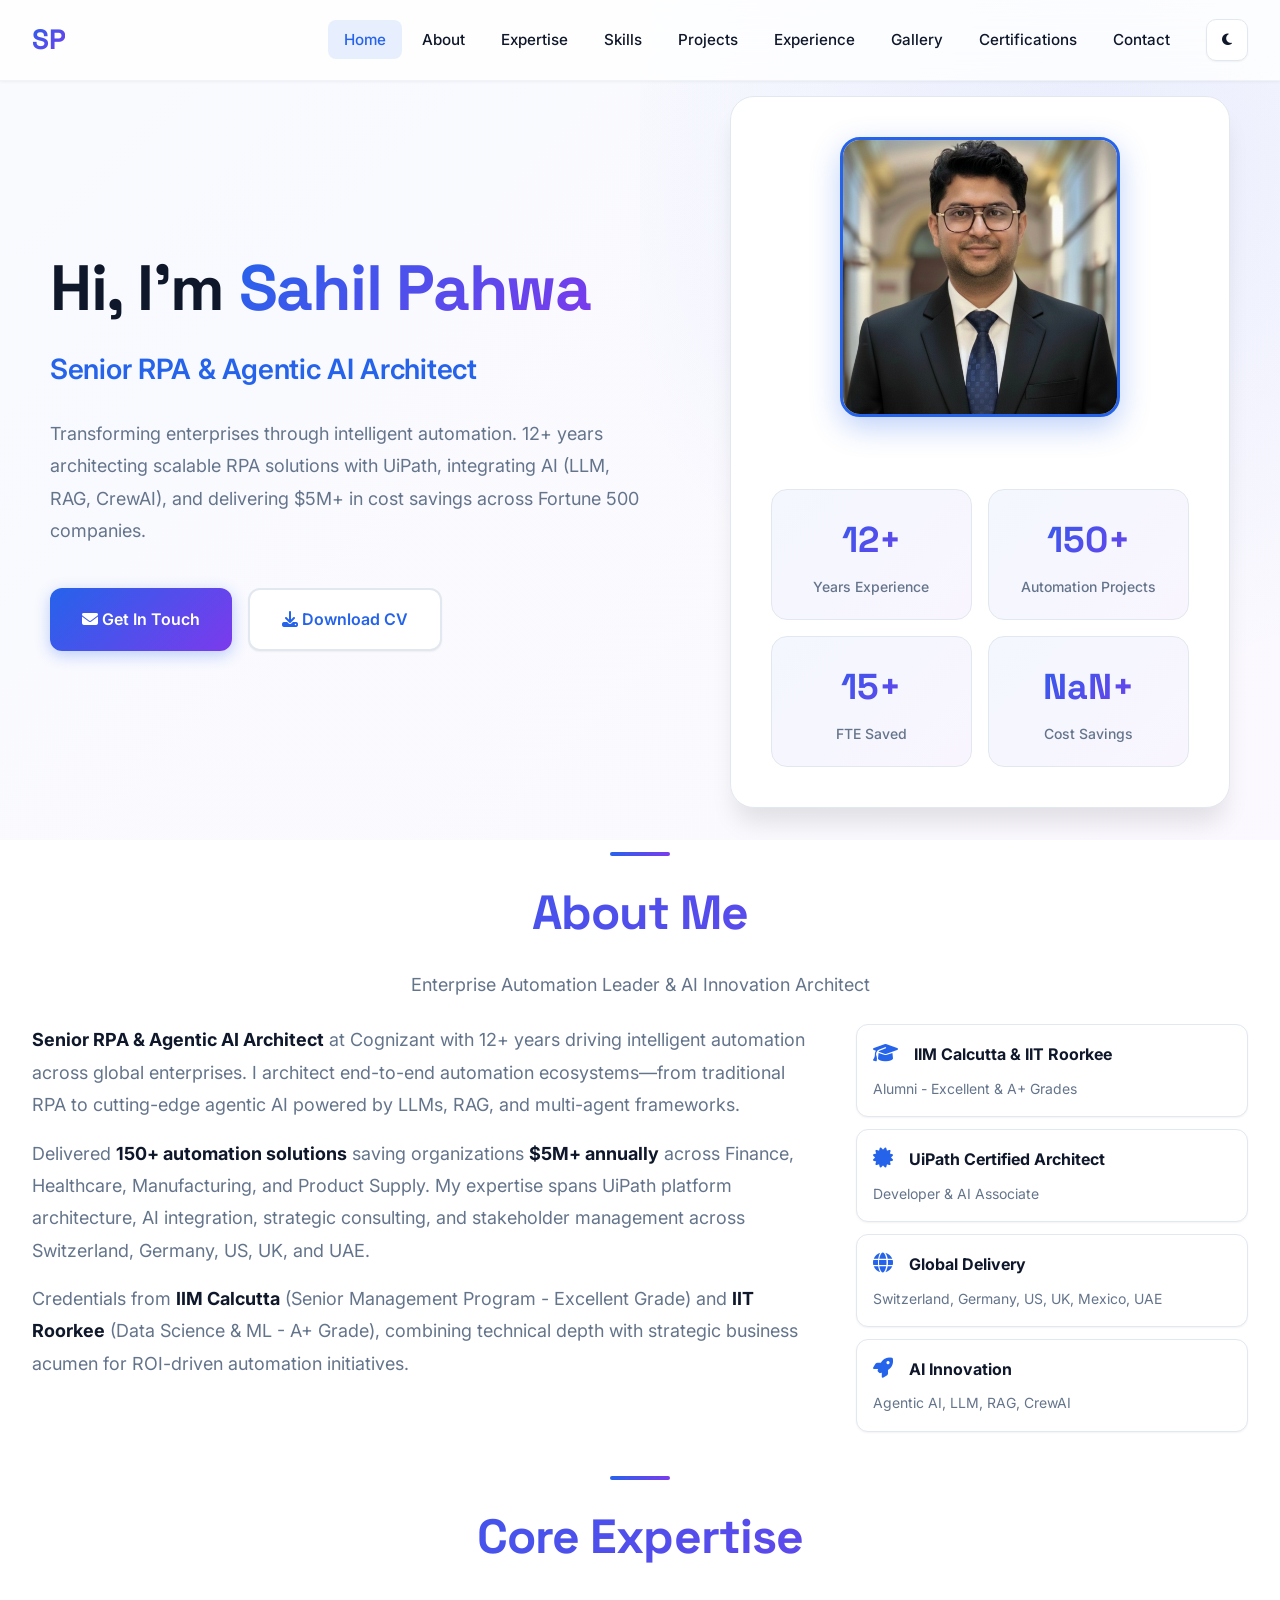
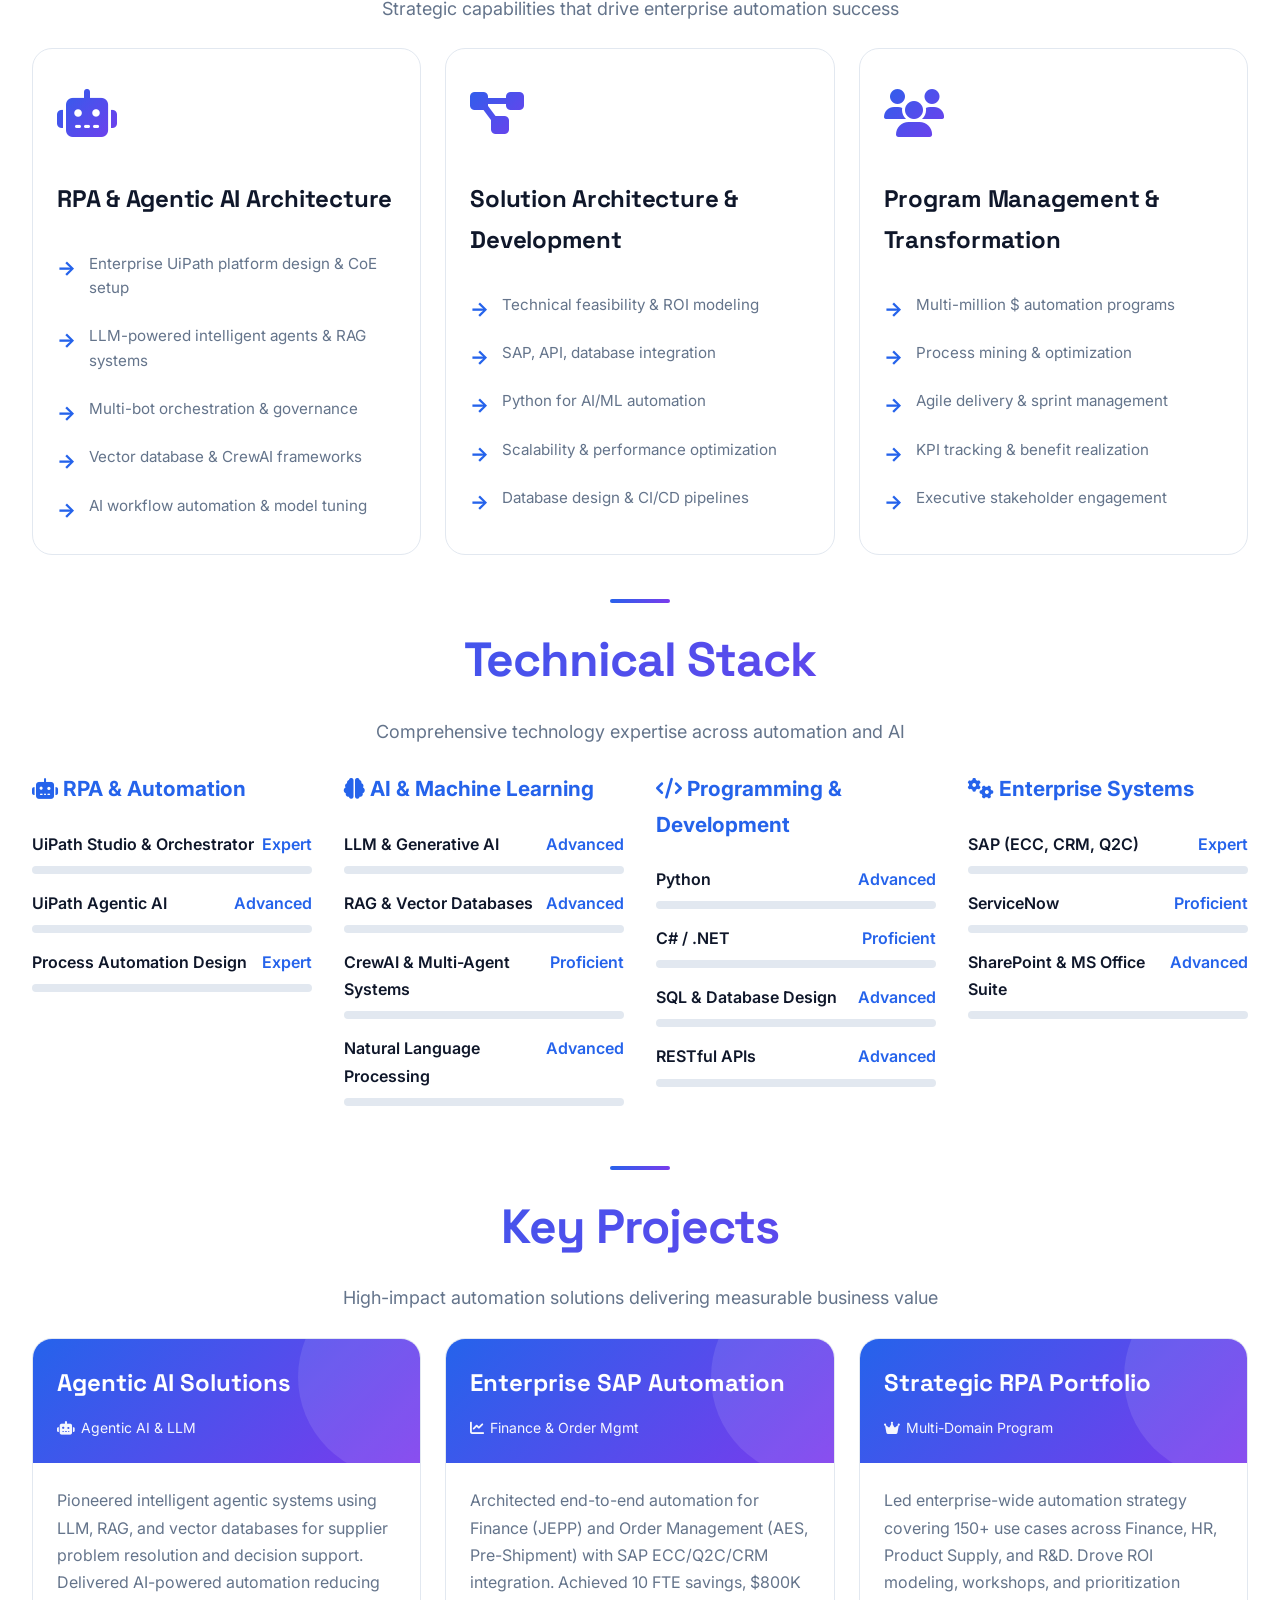
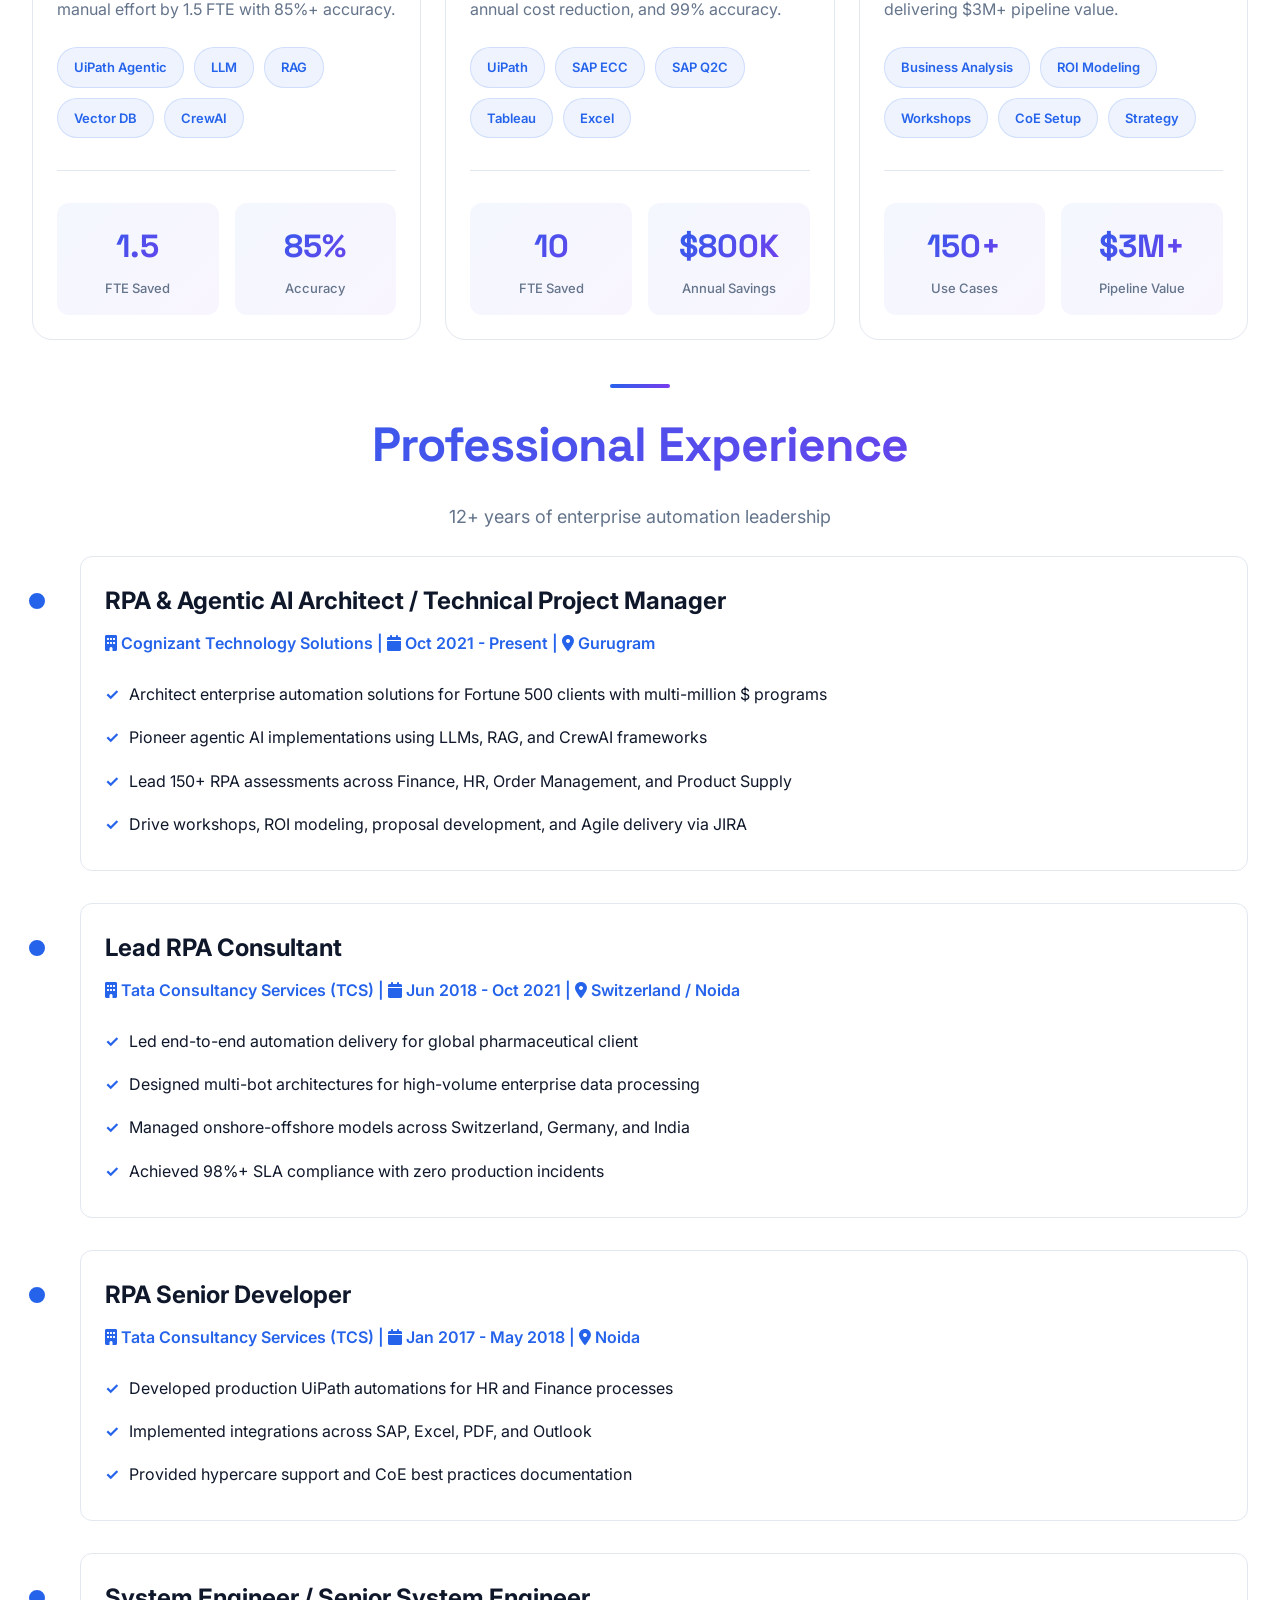
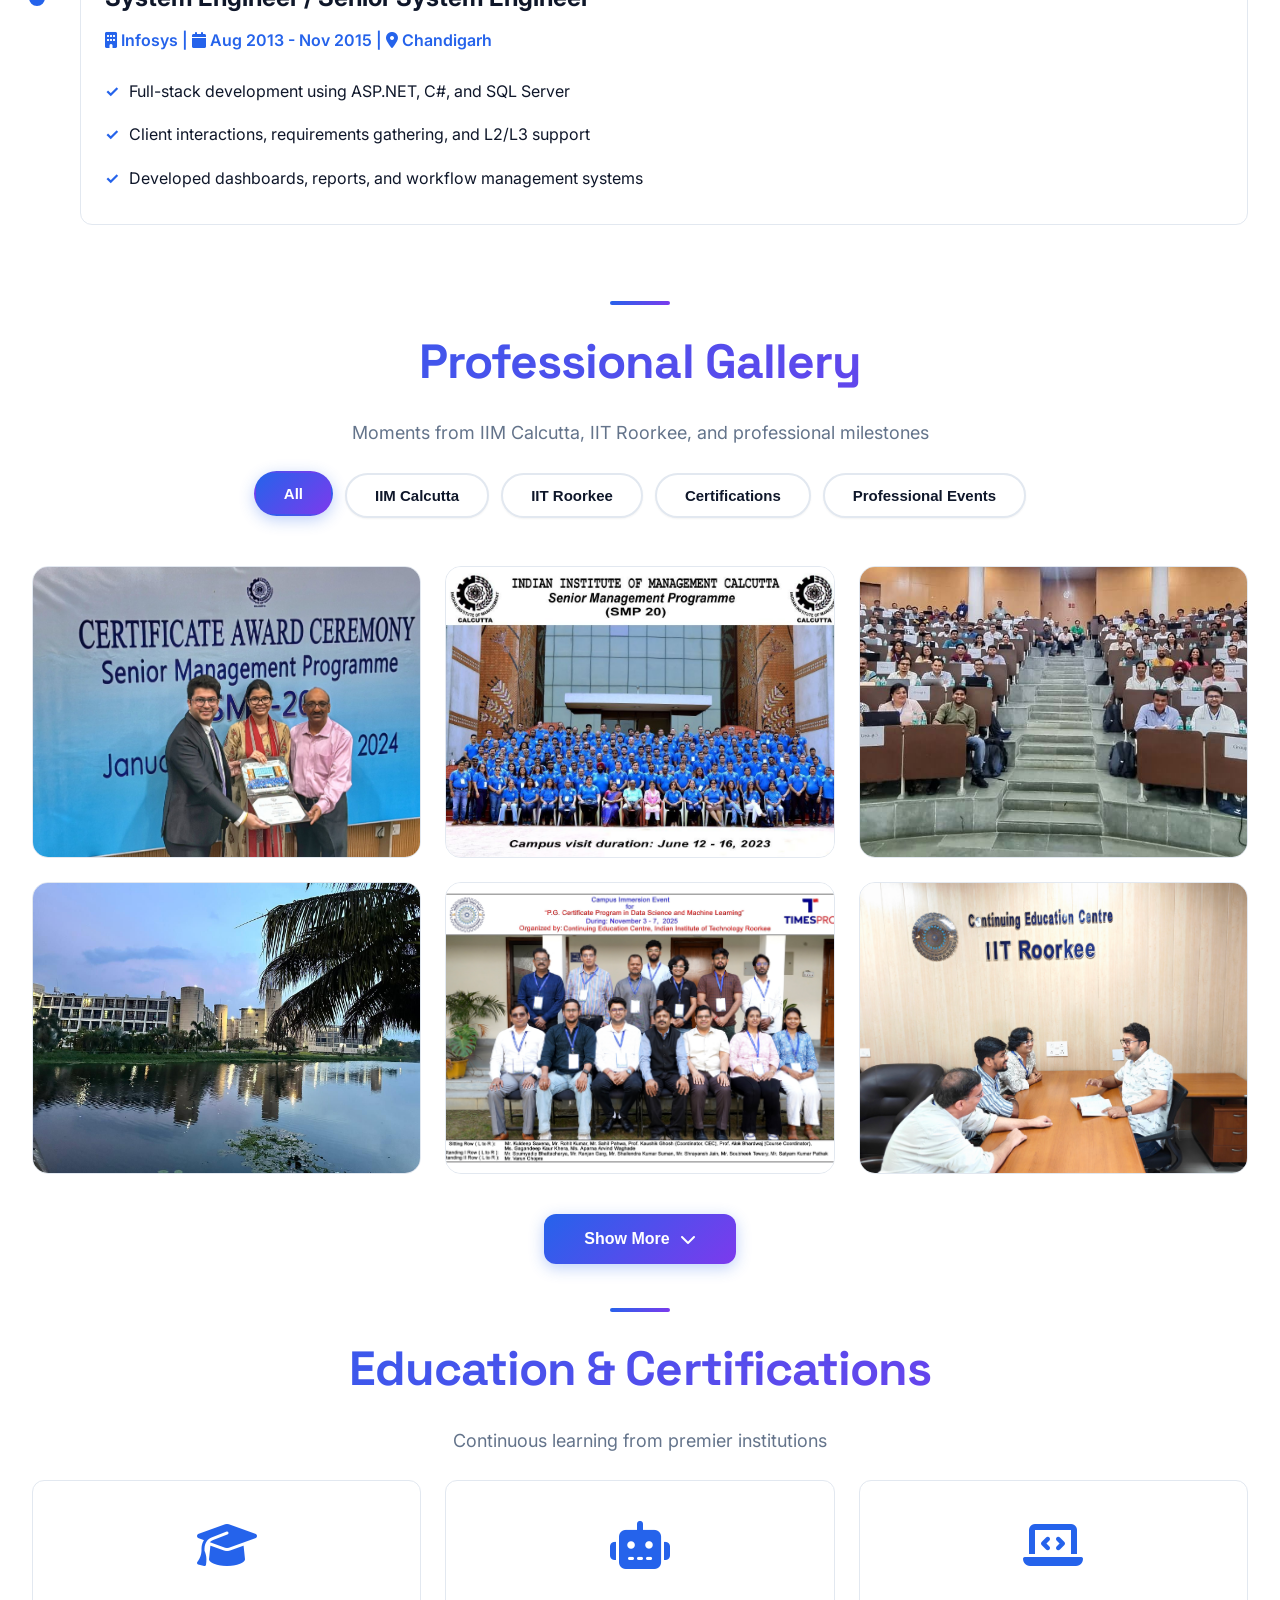
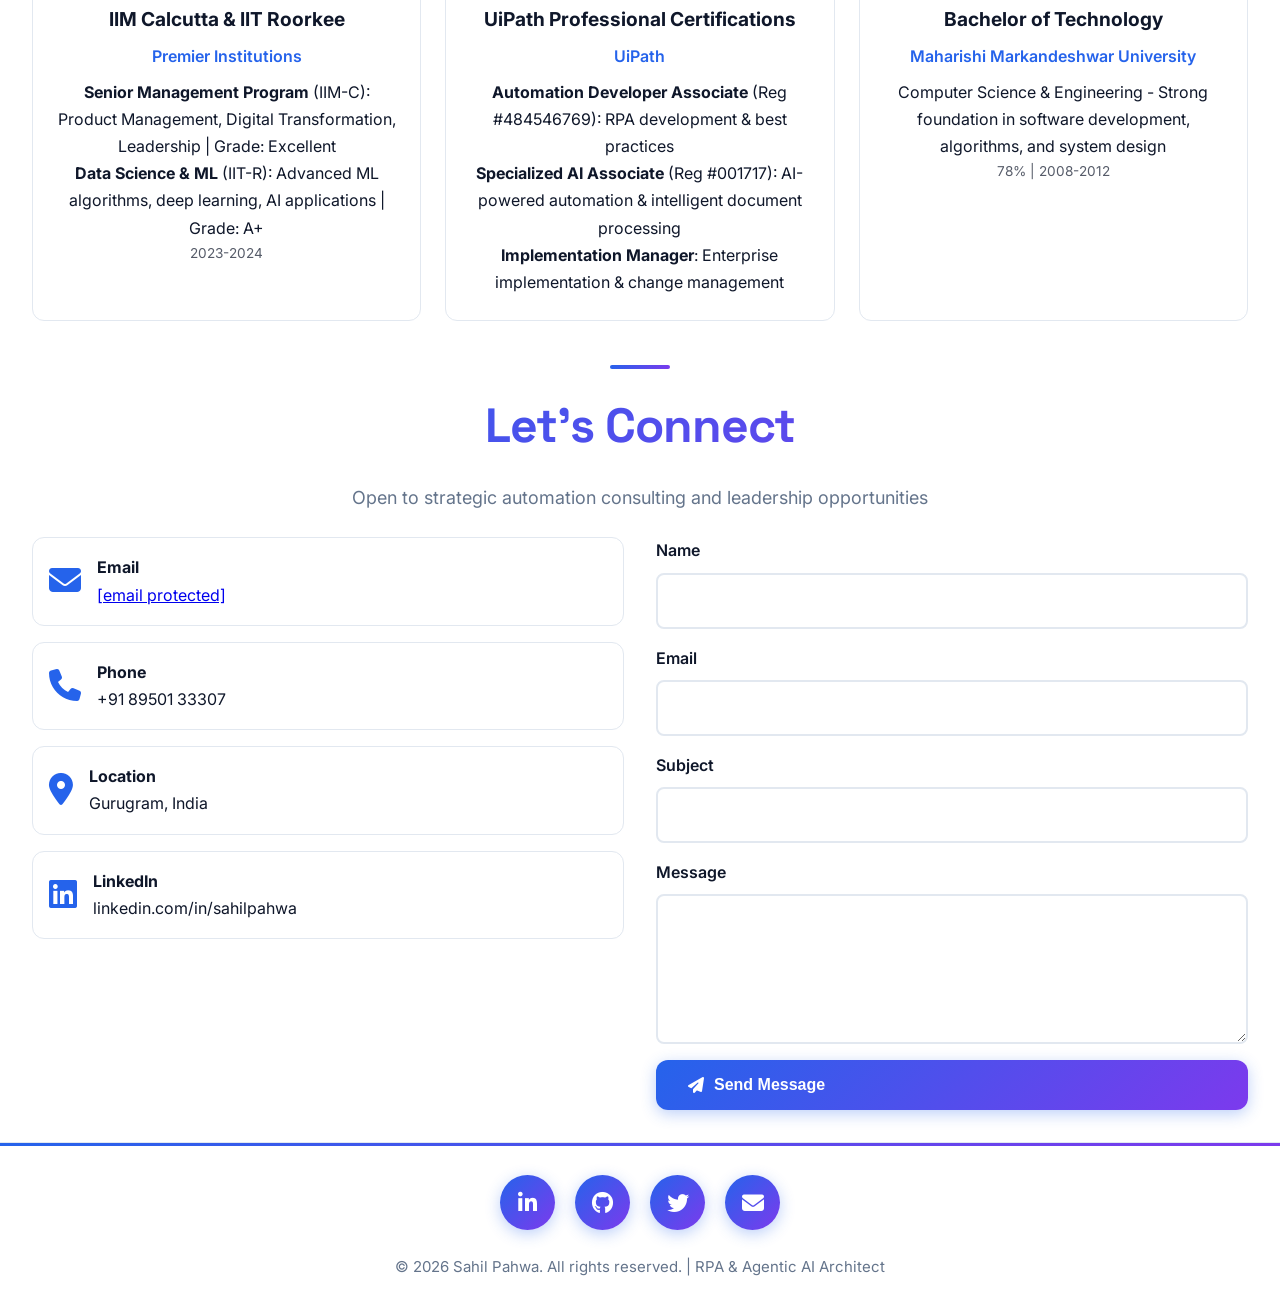
==== commit 77115817: "Add files via upload" ====
--- a/index.html
+++ b/index.html
@@ -1908,62 +1908,35 @@
         <div class="expertise-grid">
             <div class="expertise-card">
                 <div class="expertise-icon"><i class="fas fa-robot"></i></div>
-                <h3>RPA Architecture & Delivery</h3>
+                <h3>RPA & Agentic AI Architecture</h3>
                 <ul>
                     <li>Enterprise UiPath platform design & CoE setup</li>
+                    <li>LLM-powered intelligent agents & RAG systems</li>
                     <li>Multi-bot orchestration & governance</li>
-                    <li>End-to-end lifecycle management</li>
-                    <li>Production deployment & support</li>
-                </ul>
-            </div>
-            <div class="expertise-card">
-                <div class="expertise-icon"><i class="fas fa-brain"></i></div>
-                <h3>Agentic AI & LLM Integration</h3>
-                <ul>
-                    <li>LLM-powered intelligent agents & RAG systems</li>
                     <li>Vector database & CrewAI frameworks</li>
-                    <li>Prompt engineering & model tuning</li>
-                    <li>AI workflow automation</li>
+                    <li>AI workflow automation & model tuning</li>
                 </ul>
             </div>
             <div class="expertise-card">
                 <div class="expertise-icon"><i class="fas fa-project-diagram"></i></div>
-                <h3>Solution Architecture</h3>
+                <h3>Solution Architecture & Development</h3>
                 <ul>
                     <li>Technical feasibility & ROI modeling</li>
                     <li>SAP, API, database integration</li>
+                    <li>Python for AI/ML automation</li>
                     <li>Scalability & performance optimization</li>
-                    <li>Security & compliance frameworks</li>
+                    <li>Database design & CI/CD pipelines</li>
                 </ul>
             </div>
             <div class="expertise-card">
                 <div class="expertise-icon"><i class="fas fa-users"></i></div>
-                <h3>Technical Program Management</h3>
+                <h3>Program Management & Transformation</h3>
                 <ul>
                     <li>Multi-million $ automation programs</li>
+                    <li>Process mining & optimization</li>
                     <li>Agile delivery & sprint management</li>
-                    <li>Client relationship & RFP responses</li>
-                    <li>Cross-functional team leadership</li>
-                </ul>
-            </div>
-            <div class="expertise-card">
-                <div class="expertise-icon"><i class="fas fa-chart-line"></i></div>
-                <h3>Business Transformation</h3>
-                <ul>
-                    <li>Process mining & optimization</li>
-                    <li>Use case prioritization & change mgmt</li>
                     <li>KPI tracking & benefit realization</li>
                     <li>Executive stakeholder engagement</li>
-                </ul>
-            </div>
-            <div class="expertise-card">
-                <div class="expertise-icon"><i class="fas fa-code"></i></div>
-                <h3>Advanced Development</h3>
-                <ul>
-                    <li>Python for AI/ML automation</li>
-                    <li>Custom components & API integration</li>
-                    <li>Database design & CI/CD pipelines</li>
-                    <li>Web services & cloud deployment</li>
                 </ul>
             </div>
         </div>
@@ -2129,21 +2102,21 @@
         <div class="projects-grid">
             <div class="project-card">
                 <div class="project-header">
-                    <h3>Supplier Problem Assistant</h3>
+                    <h3>Agentic AI Solutions</h3>
                     <div class="project-meta">
-                        <span><i class="fas fa-briefcase"></i> Product Supply</span>
-                        <span><i class="fas fa-robot"></i> Agentic AI</span>
+                        <span><i class="fas fa-robot"></i> Agentic AI & LLM</span>
                     </div>
                 </div>
                 <div class="project-body">
                     <p>
-                        AI-powered agentic system providing intelligent supplier issue recommendations using historical data and RAG technology with vector databases.
+                        Pioneered intelligent agentic systems using LLM, RAG, and vector databases for supplier problem resolution and decision support. Delivered AI-powered automation reducing manual effort by 1.5 FTE with 85%+ accuracy.
                     </p>
                     <div class="project-tags">
                         <span class="tag">UiPath Agentic</span>
                         <span class="tag">LLM</span>
                         <span class="tag">RAG</span>
                         <span class="tag">Vector DB</span>
+                        <span class="tag">CrewAI</span>
                     </div>
                     <div class="impact-metrics">
                         <div class="metric">
@@ -2160,56 +2133,25 @@
 
             <div class="project-card">
                 <div class="project-header">
-                    <h3>AES Data Validation & Amendment</h3>
+                    <h3>Enterprise SAP Automation</h3>
                     <div class="project-meta">
-                        <span><i class="fas fa-briefcase"></i> Order Management</span>
-                        <span><i class="fas fa-tasks"></i> RPA</span>
+                        <span><i class="fas fa-chart-line"></i> Finance & Order Mgmt</span>
                     </div>
                 </div>
                 <div class="project-body">
                     <p>
-                        End-to-end automation for complex data validation across US Customs, SAP ECC, and Tableau with intelligent amendment logic.
+                        Architected end-to-end automation for Finance (JEPP) and Order Management (AES, Pre-Shipment) with SAP ECC/Q2C/CRM integration. Achieved 10 FTE savings, $800K annual cost reduction, and 99% accuracy.
                     </p>
                     <div class="project-tags">
                         <span class="tag">UiPath</span>
-                        <span class="tag">SAP</span>
+                        <span class="tag">SAP ECC</span>
+                        <span class="tag">SAP Q2C</span>
                         <span class="tag">Tableau</span>
-                        <span class="tag">PDF Processing</span>
+                        <span class="tag">Excel</span>
                     </div>
                     <div class="impact-metrics">
                         <div class="metric">
-                            <div class="metric-value">3.0</div>
-                            <div class="metric-label">FTE Saved</div>
-                        </div>
-                        <div class="metric">
-                            <div class="metric-value">99%</div>
-                            <div class="metric-label">Accuracy</div>
-                        </div>
-                    </div>
-                </div>
-            </div>
-
-            <div class="project-card">
-                <div class="project-header">
-                    <h3>Journal Entry Posting (JEPP)</h3>
-                    <div class="project-meta">
-                        <span><i class="fas fa-briefcase"></i> Finance & Accounting</span>
-                        <span><i class="fas fa-chart-line"></i> RPA</span>
-                    </div>
-                </div>
-                <div class="project-body">
-                    <p>
-                        High-volume journal entry automation with macro-based templates and batch processing across SAP T-Codes.
-                    </p>
-                    <div class="project-tags">
-                        <span class="tag">UiPath</span>
-                        <span class="tag">SAP</span>
-                        <span class="tag">Excel</span>
-                        <span class="tag">Batch Processing</span>
-                    </div>
-                    <div class="impact-metrics">
-                        <div class="metric">
-                            <div class="metric-value">5.0</div>
+                            <div class="metric-value">10</div>
                             <div class="metric-label">FTE Saved</div>
                         </div>
                         <div class="metric">
@@ -2222,82 +2164,20 @@
 
             <div class="project-card">
                 <div class="project-header">
-                    <h3>Intel PO Analysis & Processing</h3>
+                    <h3>Strategic RPA Portfolio</h3>
                     <div class="project-meta">
-                        <span><i class="fas fa-briefcase"></i> Order Management</span>
-                        <span><i class="fas fa-shopping-cart"></i> RPA</span>
+                        <span><i class="fas fa-crown"></i> Multi-Domain Program</span>
                     </div>
                 </div>
                 <div class="project-body">
                     <p>
-                        Intelligent PO processing with business validation logic, SAP Q2C integration, and automated backlog management.
-                    </p>
-                    <div class="project-tags">
-                        <span class="tag">UiPath</span>
-                        <span class="tag">SAP Q2C</span>
-                        <span class="tag">SAP CRM</span>
-                        <span class="tag">MFA</span>
-                    </div>
-                    <div class="impact-metrics">
-                        <div class="metric">
-                            <div class="metric-value">2.0</div>
-                            <div class="metric-label">FTE Saved</div>
-                        </div>
-                        <div class="metric">
-                            <div class="metric-value">24/7</div>
-                            <div class="metric-label">Processing</div>
-                        </div>
-                    </div>
-                </div>
-            </div>
-
-            <div class="project-card">
-                <div class="project-header">
-                    <h3>Pre-Shipment Checklist Automation</h3>
-                    <div class="project-meta">
-                        <span><i class="fas fa-briefcase"></i> Order Management</span>
-                        <span><i class="fas fa-clipboard-check"></i> RPA</span>
-                    </div>
-                </div>
-                <div class="project-body">
-                    <p>
-                        Complex validation automation across SAP systems with intelligent notification workflows for POM teams.
-                    </p>
-                    <div class="project-tags">
-                        <span class="tag">UiPath</span>
-                        <span class="tag">SAP Q2C</span>
-                        <span class="tag">SAP ECC</span>
-                        <span class="tag">Workflow</span>
-                    </div>
-                    <div class="impact-metrics">
-                        <div class="metric">
-                            <div class="metric-value">3.5</div>
-                            <div class="metric-label">FTE Saved</div>
-                        </div>
-                        <div class="metric">
-                            <div class="metric-value">95%</div>
-                            <div class="metric-label">SLA Achievement</div>
-                        </div>
-                    </div>
-                </div>
-            </div>
-
-            <div class="project-card">
-                <div class="project-header">
-                    <h3>Enterprise RPA Portfolio</h3>
-                    <div class="project-meta">
-                        <span><i class="fas fa-briefcase"></i> Multi-Domain</span>
-                        <span><i class="fas fa-crown"></i> Strategic</span>
-                    </div>
-                </div>
-                <div class="project-body">
-                    <p>
-                        Led 150+ automation assessments across Finance, HR, and R&D, driving strategic roadmap and ROI realization.
+                        Led enterprise-wide automation strategy covering 150+ use cases across Finance, HR, Product Supply, and R&D. Drove ROI modeling, workshops, and prioritization delivering $3M+ pipeline value.
                     </p>
                     <div class="project-tags">
                         <span class="tag">Business Analysis</span>
                         <span class="tag">ROI Modeling</span>
                         <span class="tag">Workshops</span>
+                        <span class="tag">CoE Setup</span>
                         <span class="tag">Strategy</span>
                     </div>
                     <div class="impact-metrics">
@@ -2584,48 +2464,27 @@
         <div class="cert-grid">
             <div class="cert-card">
                 <div class="cert-icon"><i class="fas fa-graduation-cap"></i></div>
-                <h3>Senior Management Program</h3>
-                <div class="cert-issuer">IIM Calcutta</div>
-                <p>Product Management, Digital Transformation, Leadership, Strategic Planning</p>
-                <div class="cert-id">Grade: Excellent | 2023-2024</div>
-            </div>
-
-            <div class="cert-card">
-                <div class="cert-icon"><i class="fas fa-brain"></i></div>
-                <h3>Data Science & Machine Learning</h3>
-                <div class="cert-issuer">IIT Roorkee</div>
-                <p>Advanced program covering ML algorithms, deep learning, and AI applications</p>
-                <div class="cert-id">Grade: A+ | 2023-2024</div>
+                <h3>IIM Calcutta & IIT Roorkee</h3>
+                <div class="cert-issuer">Premier Institutions</div>
+                <p><strong>Senior Management Program</strong> (IIM-C): Product Management, Digital Transformation, Leadership | Grade: Excellent</p>
+                <p><strong>Data Science & ML</strong> (IIT-R): Advanced ML algorithms, deep learning, AI applications | Grade: A+</p>
+                <div class="cert-id">2023-2024</div>
             </div>
 
             <div class="cert-card">
                 <div class="cert-icon"><i class="fas fa-robot"></i></div>
-                <h3>UiPath Automation Developer Associate</h3>
+                <h3>UiPath Professional Certifications</h3>
                 <div class="cert-issuer">UiPath</div>
-                <p>Professional certification in RPA development and best practices</p>
-                <div class="cert-id">Reg #484546769</div>
-            </div>
-
-            <div class="cert-card">
-                <div class="cert-icon"><i class="fas fa-microchip"></i></div>
-                <h3>UiPath Specialized AI Associate</h3>
-                <div class="cert-issuer">UiPath</div>
-                <p>Advanced certification in AI-powered automation and intelligent document processing</p>
-                <div class="cert-id">Reg #001717</div>
-            </div>
-
-            <div class="cert-card">
-                <div class="cert-icon"><i class="fas fa-tasks"></i></div>
-                <h3>UiPath Implementation Manager</h3>
-                <div class="cert-issuer">UiPath Academy</div>
-                <p>Enterprise implementation and change management certification</p>
+                <p><strong>Automation Developer Associate</strong> (Reg #484546769): RPA development & best practices</p>
+                <p><strong>Specialized AI Associate</strong> (Reg #001717): AI-powered automation & intelligent document processing</p>
+                <p><strong>Implementation Manager</strong>: Enterprise implementation & change management</p>
             </div>
 
             <div class="cert-card">
                 <div class="cert-icon"><i class="fas fa-laptop-code"></i></div>
                 <h3>Bachelor of Technology</h3>
                 <div class="cert-issuer">Maharishi Markandeshwar University</div>
-                <p>Computer Science & Engineering</p>
+                <p>Computer Science & Engineering - Strong foundation in software development, algorithms, and system design</p>
                 <div class="cert-id">78% | 2008-2012</div>
             </div>
         </div>
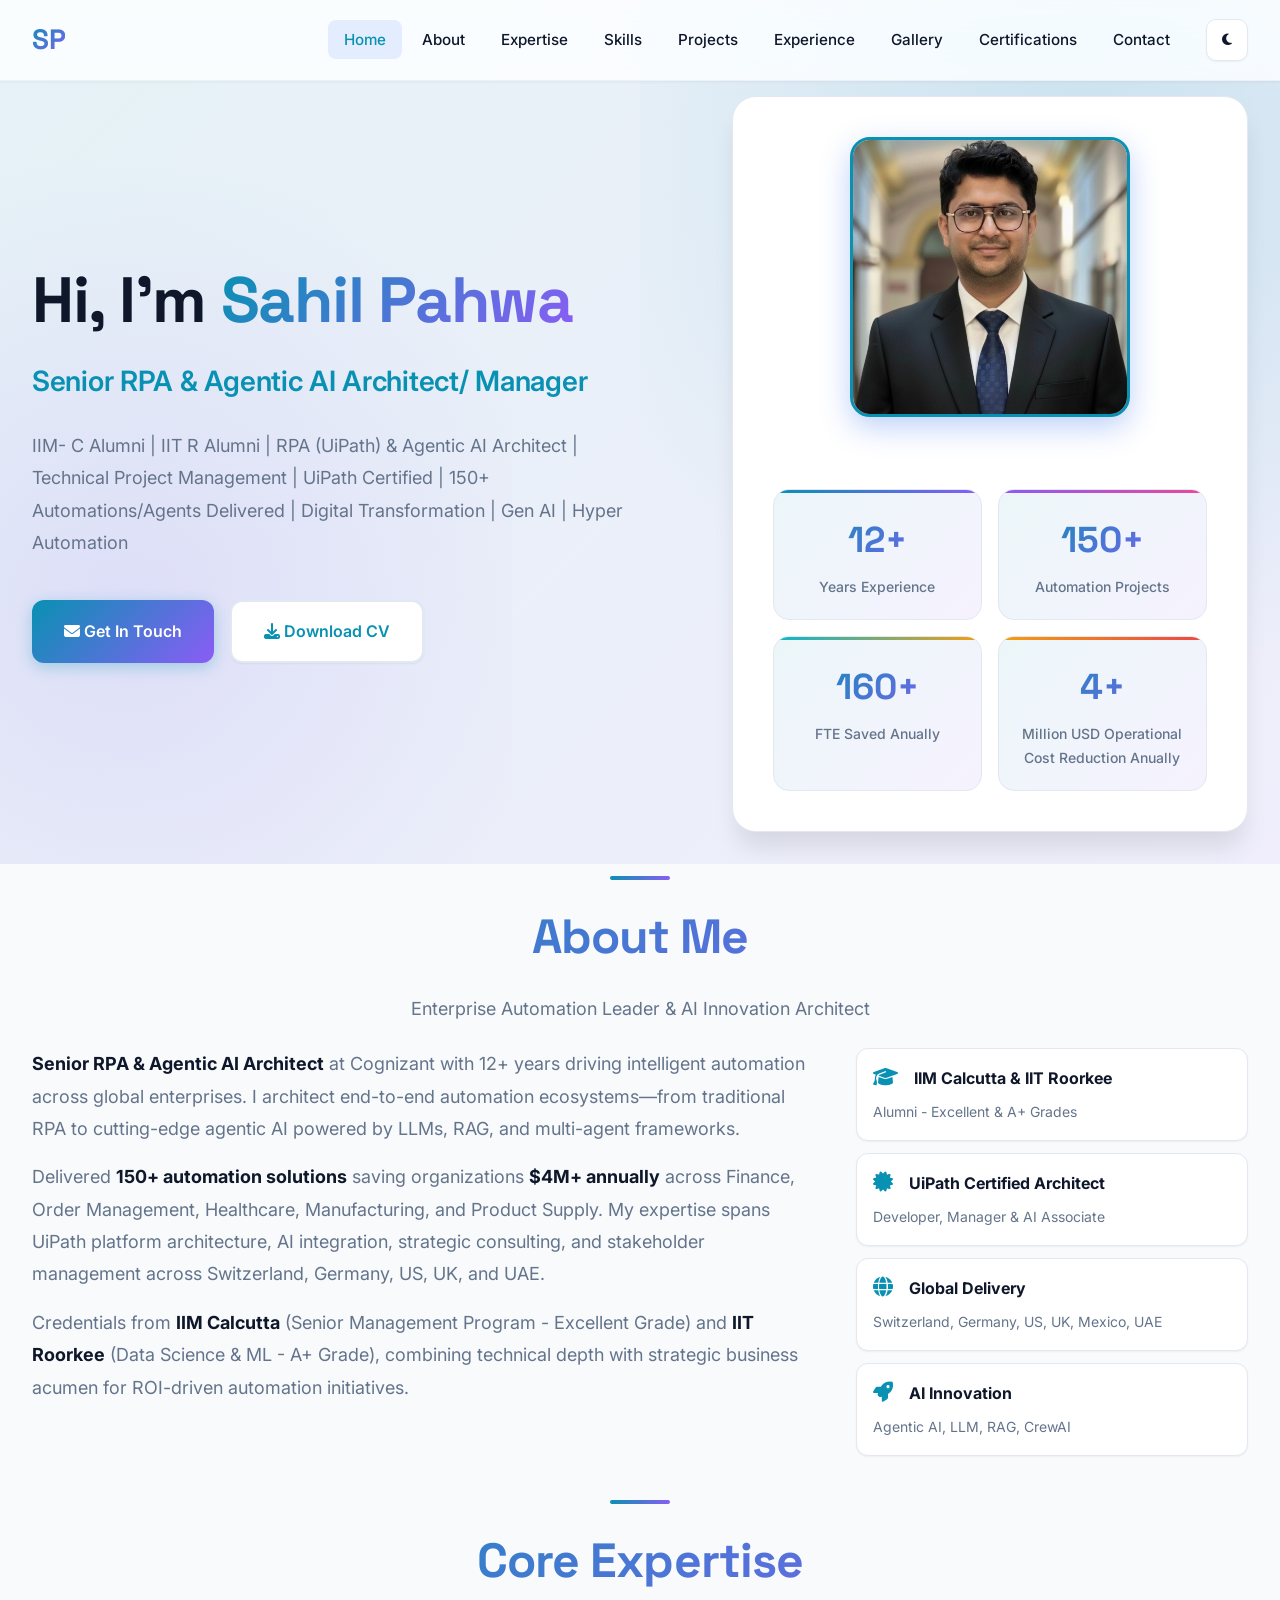
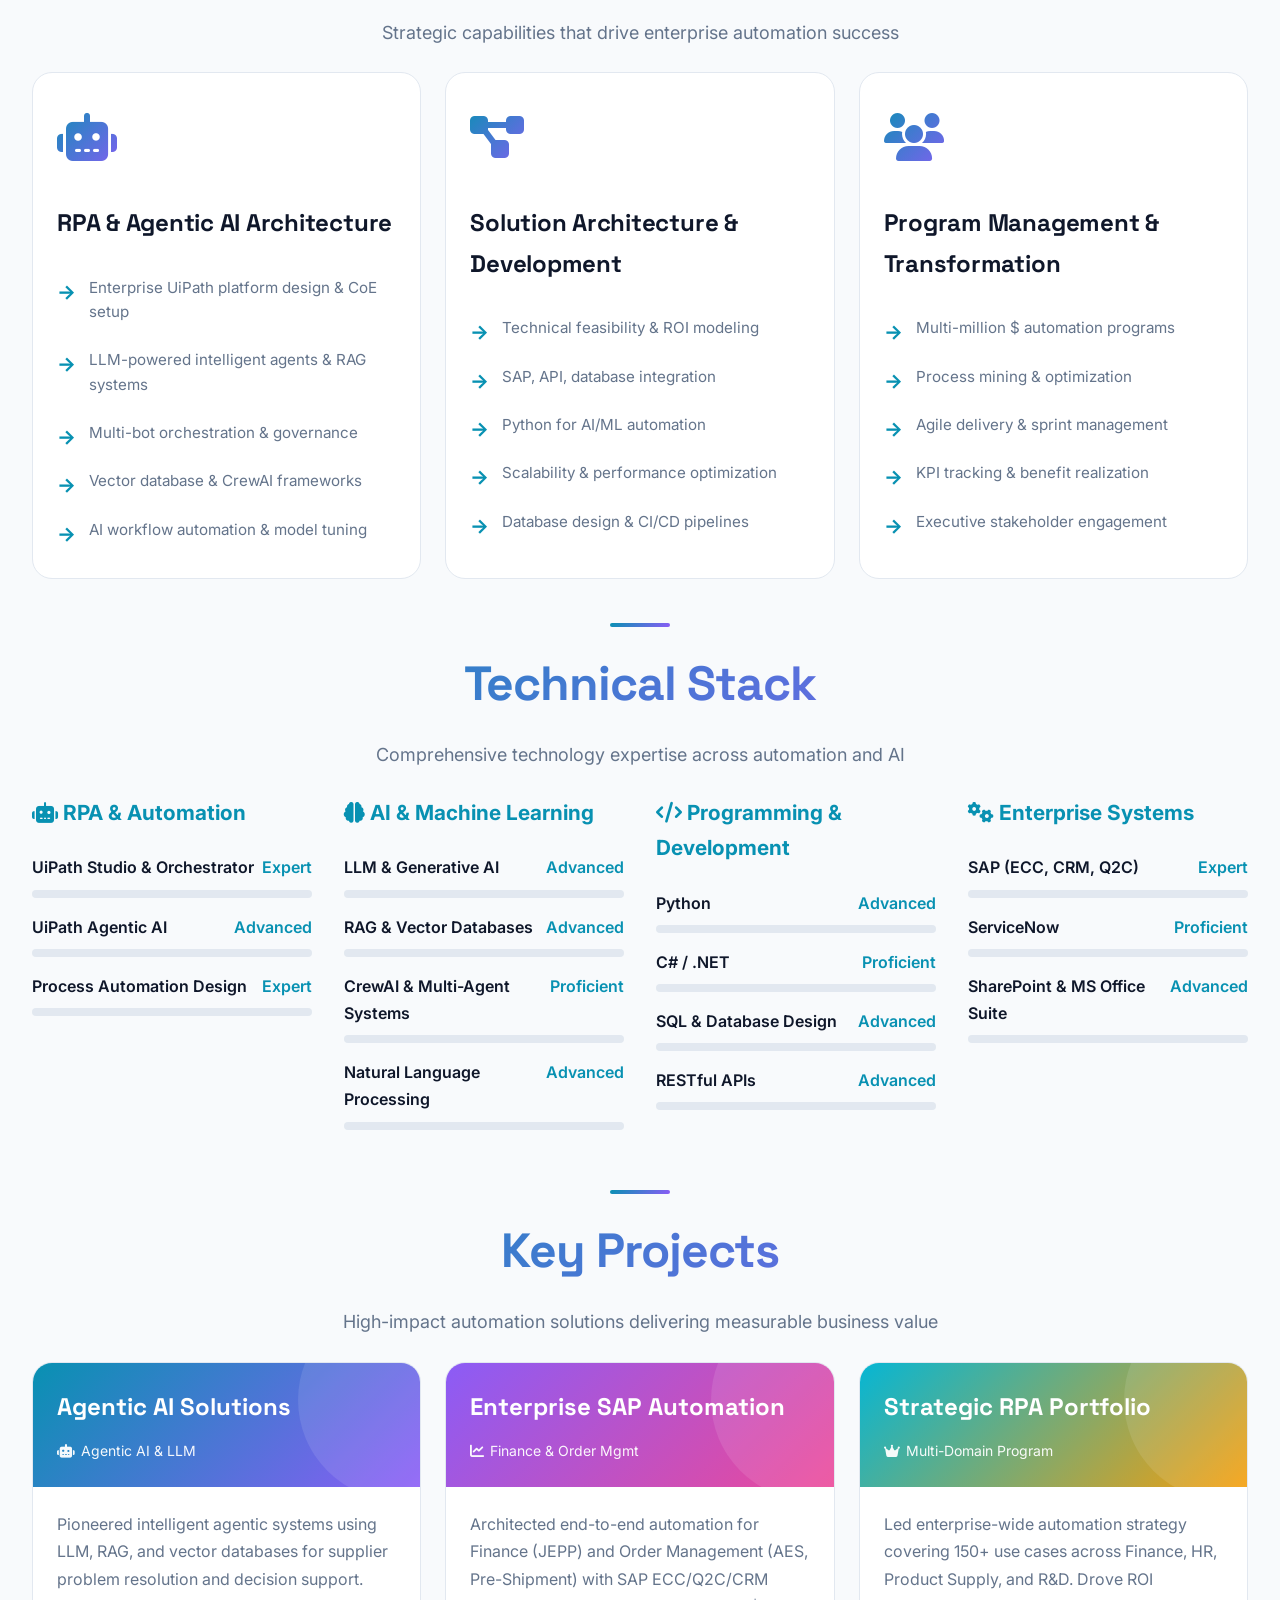
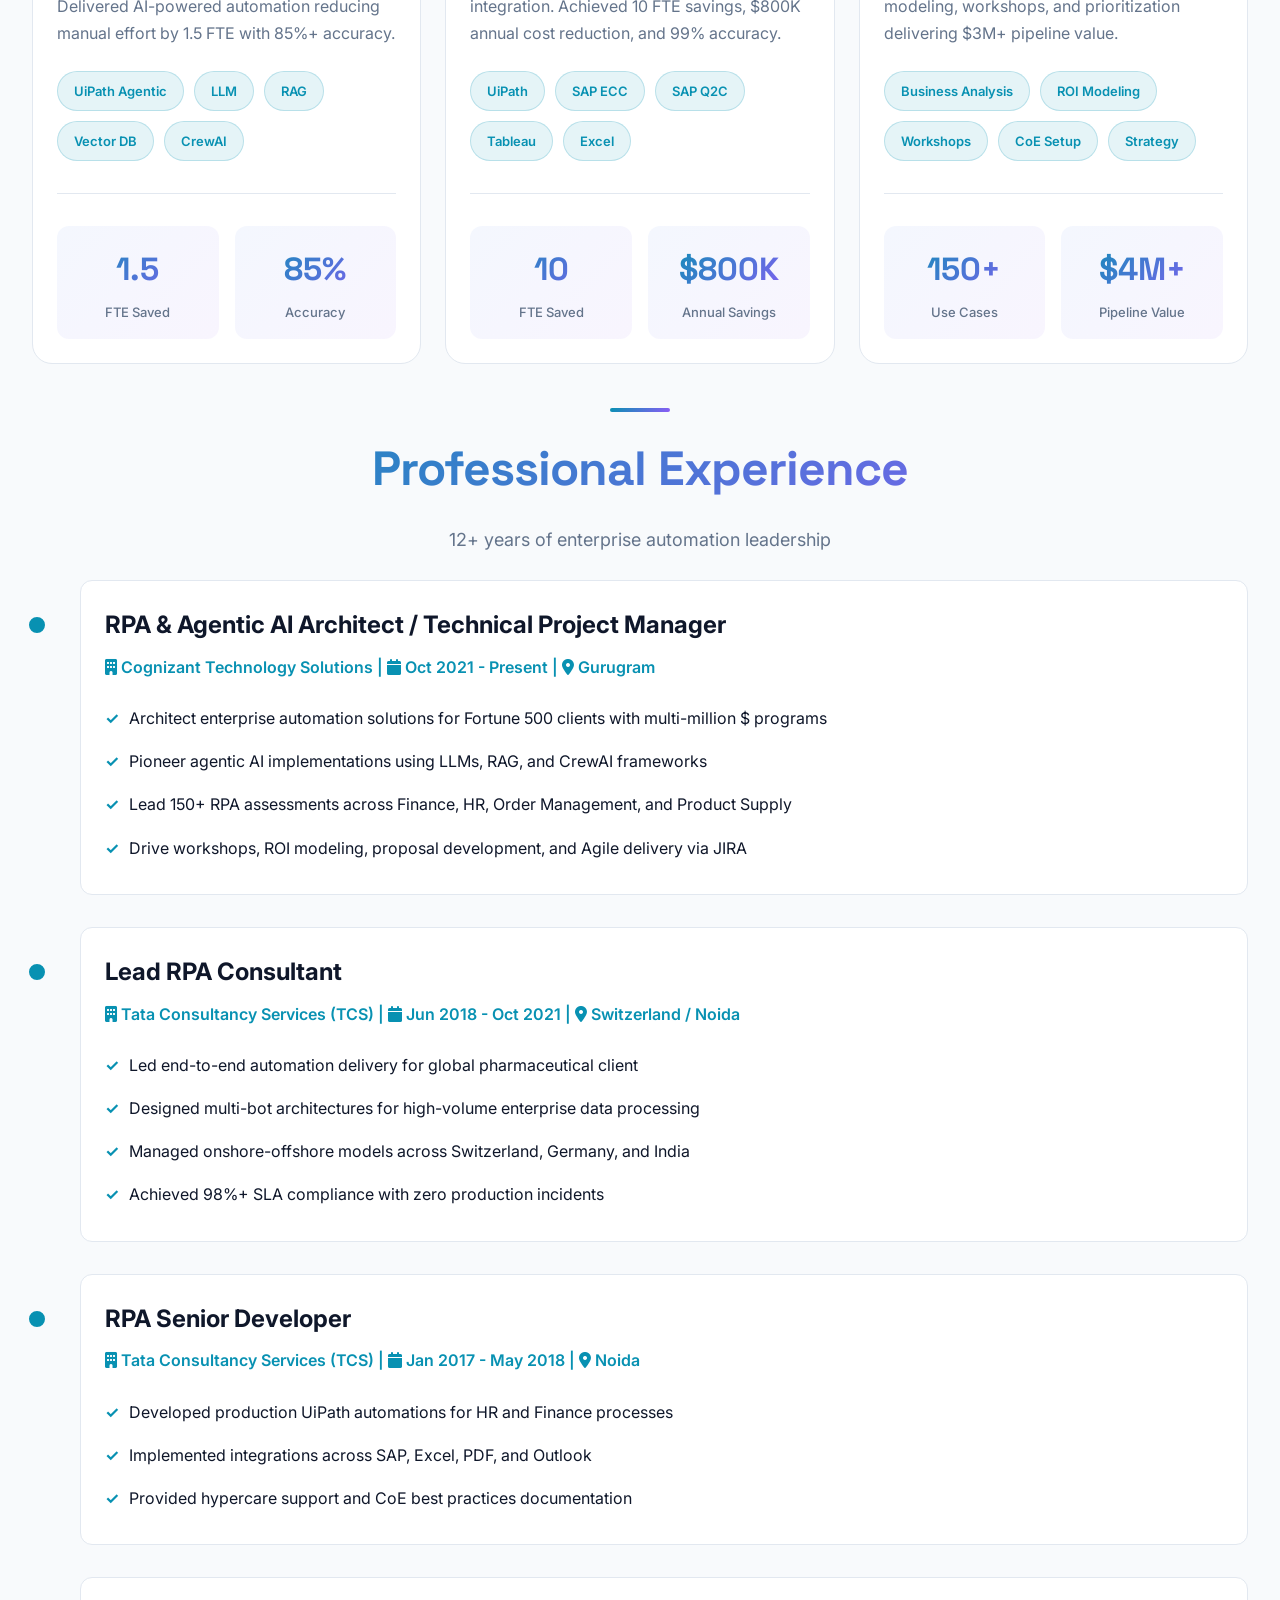
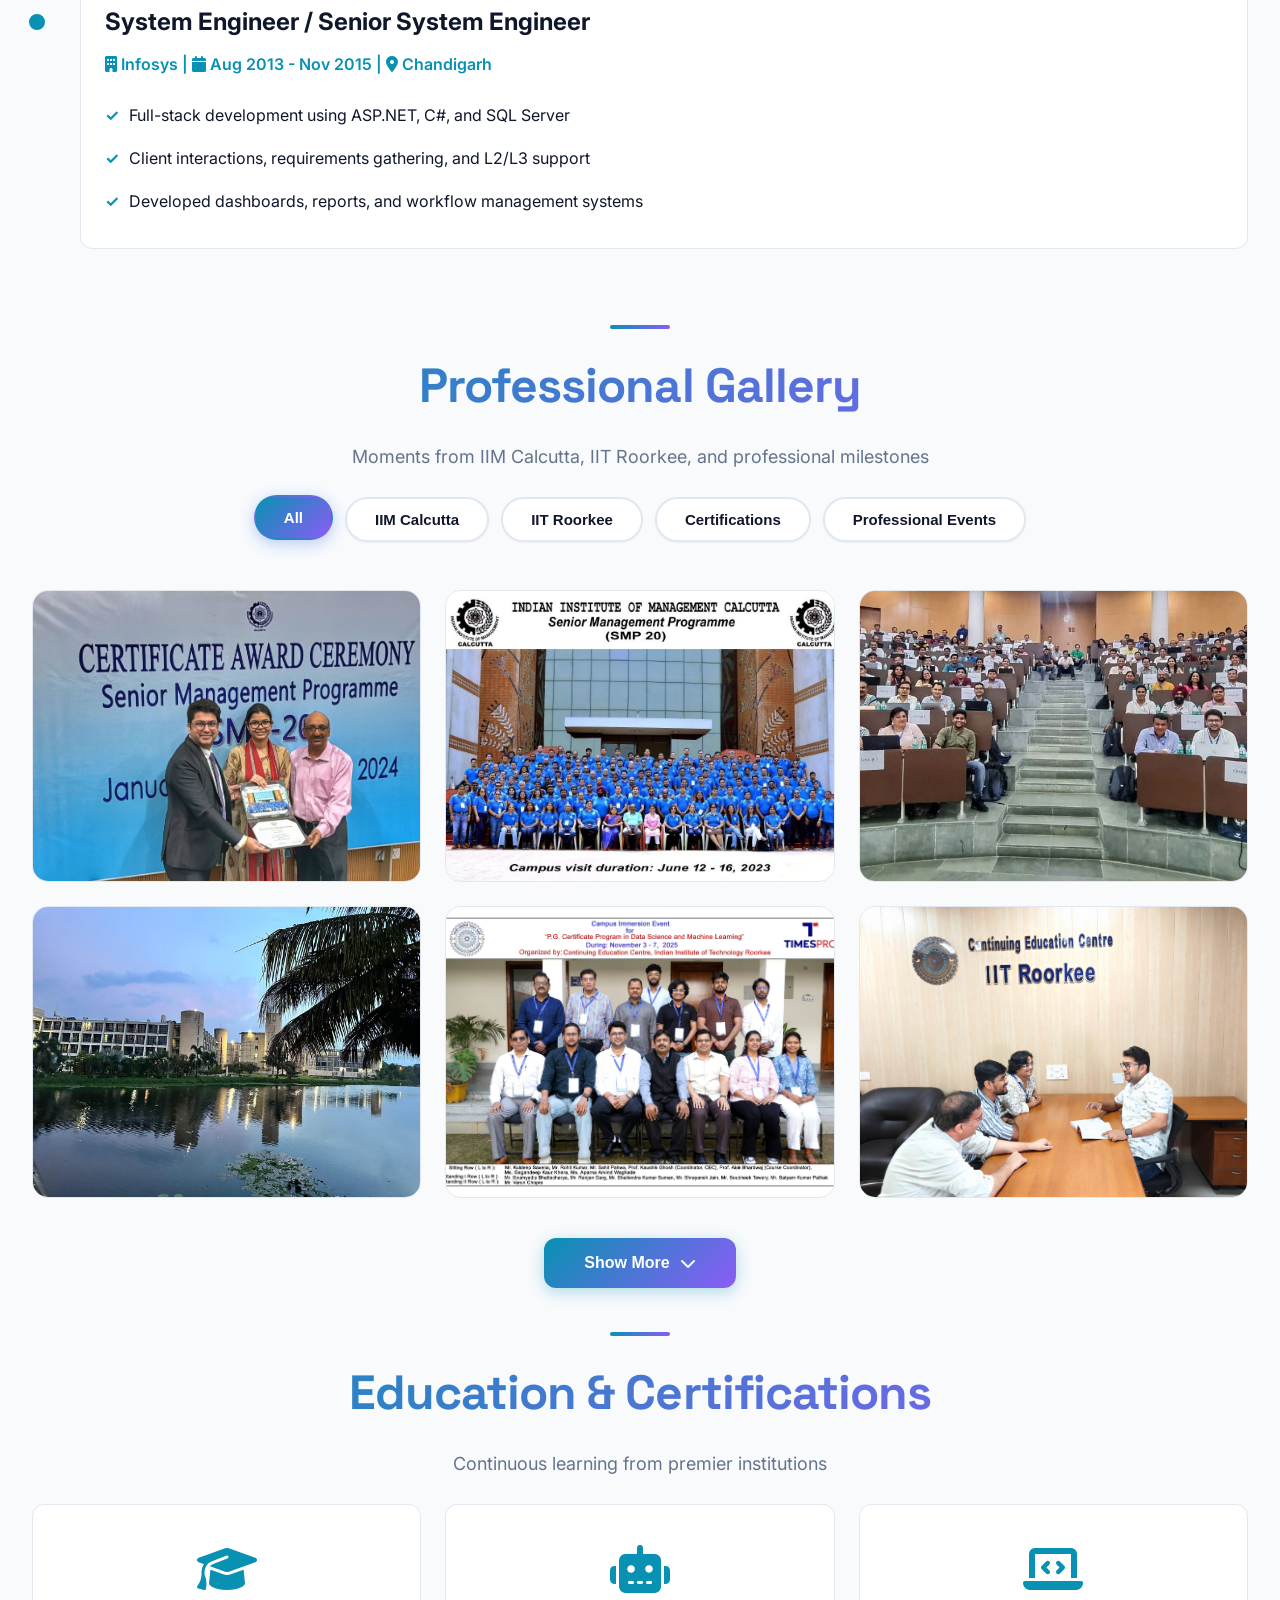
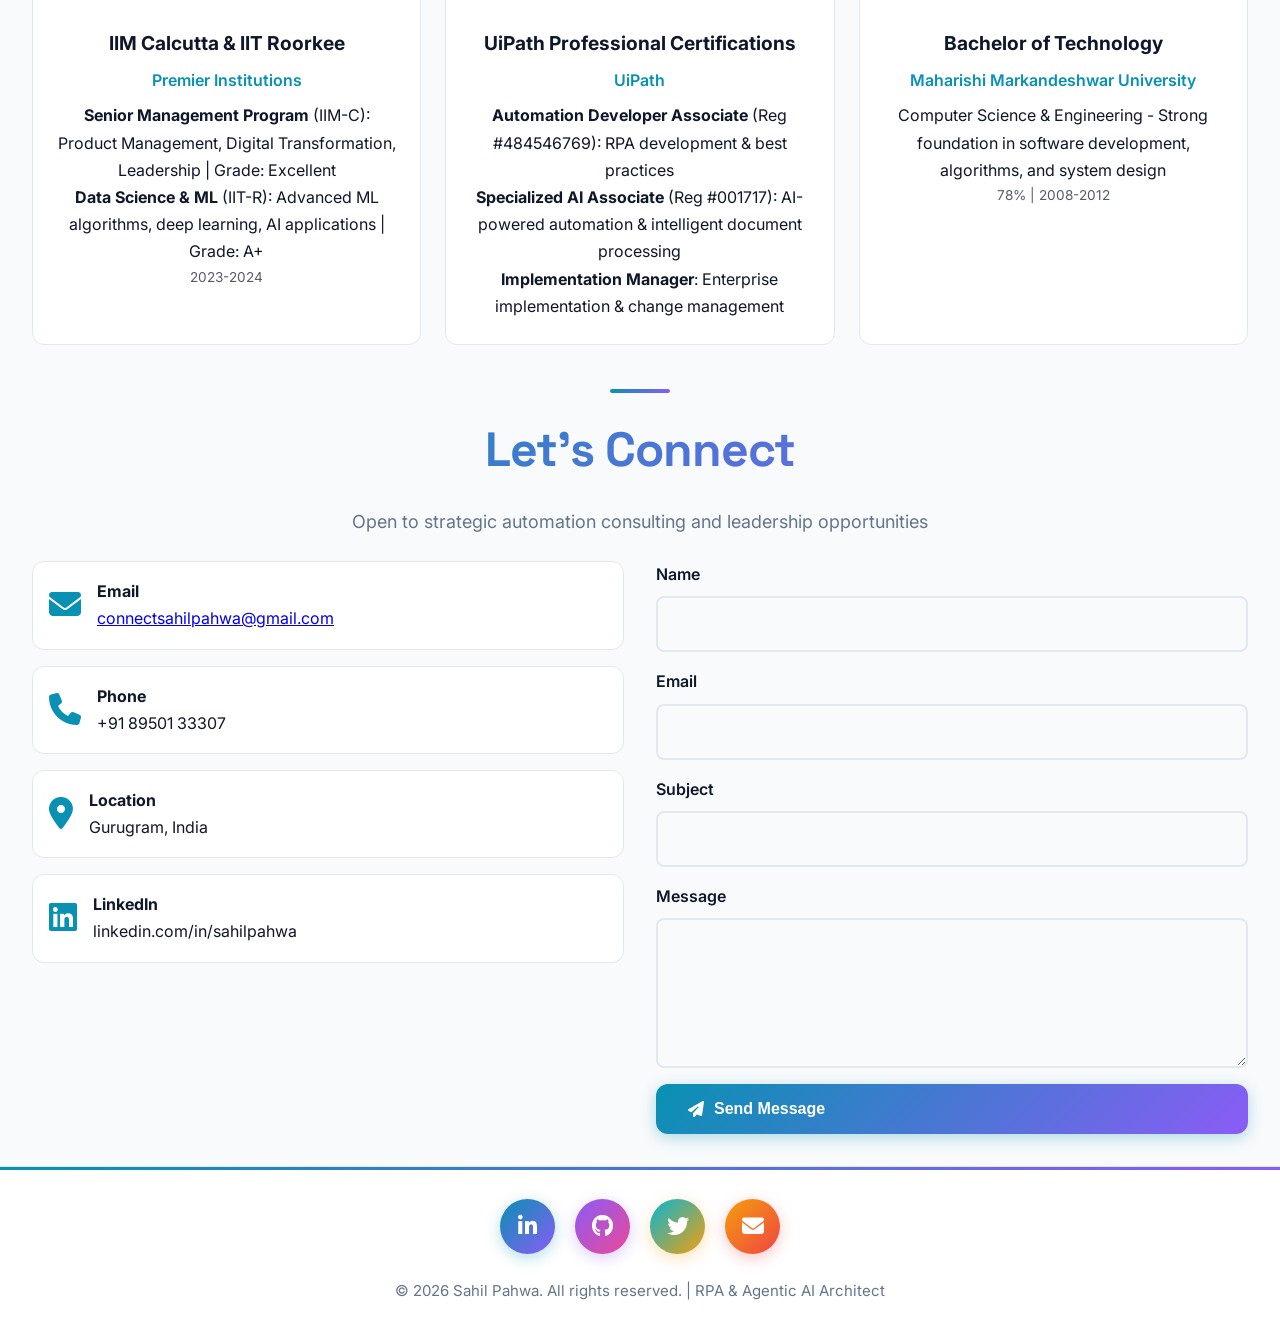
==== commit 2be0dea0: "Add files via upload" ====
--- a/index.html
+++ b/index.html
@@ -137,30 +137,31 @@
     
     <style>
         :root {
-            --primary: #2563eb;
-            --primary-dark: #1e40af;
-            --primary-light: #3b82f6;
-            --secondary: #0891b2;
-            --accent: #7c3aed;
-            --success: #059669;
-            --bg-light: #ffffff;
-            --bg-dark: #0a0e1a;
-            --bg-secondary-dark: #131825;
+            --primary: #0891b2;
+            --primary-dark: #0e7490;
+            --primary-light: #06b6d4;
+            --secondary: #8b5cf6;
+            --accent: #f59e0b;
+            --success: #10b981;
+            --bg-light: #f8fafc;
+            --bg-dark: #0f172a;
+            --bg-secondary-dark: #1e293b;
             --text-light: #0f172a;
-            --text-dark: #f8fafc;
+            --text-dark: #f1f5f9;
             --text-muted-light: #64748b;
             --text-muted-dark: #94a3b8;
             --card-light: #ffffff;
-            --card-dark: #1a1f35;
+            --card-dark: #1e293b;
             --border-light: #e2e8f0;
-            --border-dark: #2d3548;
+            --border-dark: #334155;
             --shadow-sm: 0 1px 2px 0 rgba(0, 0, 0, 0.05);
             --shadow: 0 4px 6px -1px rgba(0, 0, 0, 0.1);
             --shadow-lg: 0 10px 15px -3px rgba(0, 0, 0, 0.1);
             --shadow-xl: 0 20px 25px -5px rgba(0, 0, 0, 0.1);
-            --gradient-primary: linear-gradient(135deg, #2563eb 0%, #7c3aed 100%);
-            --gradient-secondary: linear-gradient(135deg, #0891b2 0%, #2563eb 100%);
-            --gradient-accent: linear-gradient(135deg, #7c3aed 0%, #ec4899 100%);
+            --gradient-primary: linear-gradient(135deg, #0891b2 0%, #8b5cf6 100%);
+            --gradient-secondary: linear-gradient(135deg, #06b6d4 0%, #f59e0b 100%);
+            --gradient-accent: linear-gradient(135deg, #8b5cf6 0%, #ec4899 100%);
+            --gradient-warm: linear-gradient(135deg, #f59e0b 0%, #ef4444 100%);
         }
 
         * {
@@ -319,13 +320,13 @@
             display: flex;
             align-items: center;
             padding: 6rem 2rem 2rem;
-            background: linear-gradient(135deg, rgba(37, 99, 235, 0.03) 0%, rgba(124, 58, 237, 0.03) 100%);
+            background: linear-gradient(135deg, rgba(8, 145, 178, 0.08) 0%, rgba(139, 92, 246, 0.08) 100%);
             position: relative;
             overflow: hidden;
         }
 
         body.dark-mode .hero {
-            background: linear-gradient(135deg, rgba(37, 99, 235, 0.05) 0%, rgba(124, 58, 237, 0.05) 100%);
+            background: linear-gradient(135deg, rgba(8, 145, 178, 0.12) 0%, rgba(139, 92, 246, 0.12) 100%);
         }
 
         .hero::before {
@@ -335,9 +336,21 @@
             right: -20%;
             width: 70%;
             height: 140%;
-            background: radial-gradient(circle, rgba(37, 99, 235, 0.08) 0%, transparent 70%);
+            background: radial-gradient(circle, rgba(8, 145, 178, 0.15) 0%, transparent 70%);
             pointer-events: none;
             animation: float 20s ease-in-out infinite;
+        }
+
+        .hero::after {
+            content: '';
+            position: absolute;
+            bottom: -30%;
+            left: -20%;
+            width: 60%;
+            height: 120%;
+            background: radial-gradient(circle, rgba(139, 92, 246, 0.12) 0%, transparent 70%);
+            pointer-events: none;
+            animation: float 25s ease-in-out infinite reverse;
         }
 
         @keyframes float {
@@ -446,12 +459,12 @@
         .btn-primary {
             background: var(--gradient-primary);
             color: white;
-            box-shadow: 0 4px 15px rgba(37, 99, 235, 0.3);
+            box-shadow: 0 4px 15px rgba(8, 145, 178, 0.3);
         }
 
         .btn-primary:hover {
             transform: translateY(-3px);
-            box-shadow: 0 8px 25px rgba(37, 99, 235, 0.4);
+            box-shadow: 0 8px 25px rgba(8, 145, 178, 0.4);
         }
 
         .btn-secondary {
@@ -534,20 +547,48 @@
 
         .stat-item {
             padding: 1.25rem;
-            background: linear-gradient(135deg, rgba(37, 99, 235, 0.05) 0%, rgba(124, 58, 237, 0.05) 100%);
+            background: linear-gradient(135deg, rgba(8, 145, 178, 0.08) 0%, rgba(139, 92, 246, 0.08) 100%);
             border-radius: 16px;
             border: 1px solid var(--border-light);
             transition: all 0.3s ease;
+            position: relative;
+            overflow: hidden;
+        }
+
+        .stat-item::before {
+            content: '';
+            position: absolute;
+            top: 0;
+            left: 0;
+            right: 0;
+            height: 3px;
+            background: var(--gradient-primary);
         }
 
         body.dark-mode .stat-item {
-            background: linear-gradient(135deg, rgba(37, 99, 235, 0.1) 0%, rgba(124, 58, 237, 0.1) 100%);
+            background: linear-gradient(135deg, rgba(8, 145, 178, 0.15) 0%, rgba(139, 92, 246, 0.15) 100%);
             border-color: var(--border-dark);
         }
 
         .stat-item:hover {
             transform: translateY(-5px);
             box-shadow: var(--shadow-lg);
+        }
+
+        .stat-item:nth-child(1)::before {
+            background: var(--gradient-primary);
+        }
+
+        .stat-item:nth-child(2)::before {
+            background: var(--gradient-accent);
+        }
+
+        .stat-item:nth-child(3)::before {
+            background: var(--gradient-secondary);
+        }
+
+        .stat-item:nth-child(4)::before {
+            background: var(--gradient-warm);
         }
 
         .stat-number {
@@ -738,6 +779,18 @@
             transform: scaleX(0);
             transform-origin: left;
             transition: transform 0.4s cubic-bezier(0.4, 0, 0.2, 1);
+        }
+
+        .expertise-card:nth-child(1)::before {
+            background: var(--gradient-primary);
+        }
+
+        .expertise-card:nth-child(2)::before {
+            background: var(--gradient-accent);
+        }
+
+        .expertise-card:nth-child(3)::before {
+            background: var(--gradient-secondary);
         }
 
         .expertise-card::after {
@@ -754,6 +807,18 @@
             z-index: 0;
         }
 
+        .expertise-card:nth-child(1)::after {
+            background: var(--gradient-primary);
+        }
+
+        .expertise-card:nth-child(2)::after {
+            background: var(--gradient-accent);
+        }
+
+        .expertise-card:nth-child(3)::after {
+            background: var(--gradient-secondary);
+        }
+
         .expertise-card:hover::before {
             transform: scaleX(1);
         }
@@ -943,6 +1008,18 @@
             overflow: hidden;
         }
 
+        .project-card:nth-child(1) .project-header {
+            background: var(--gradient-primary);
+        }
+
+        .project-card:nth-child(2) .project-header {
+            background: var(--gradient-accent);
+        }
+
+        .project-card:nth-child(3) .project-header {
+            background: var(--gradient-secondary);
+        }
+
         .project-header::before {
             content: '';
             position: absolute;
@@ -1002,19 +1079,20 @@
 
         .tag {
             padding: 0.5rem 1rem;
-            background: rgba(37, 99, 235, 0.08);
+            background: rgba(8, 145, 178, 0.1);
             color: var(--primary);
             border-radius: 20px;
             font-size: 0.8125rem;
             font-weight: 600;
-            border: 1px solid rgba(37, 99, 235, 0.15);
+            border: 1px solid rgba(8, 145, 178, 0.2);
             transition: all 0.3s ease;
         }
 
         .tag:hover {
-            background: var(--primary);
+            background: var(--gradient-primary);
             color: white;
             transform: translateY(-2px);
+            border-color: transparent;
         }
 
         .impact-metrics {
@@ -1317,7 +1395,22 @@
             transition: all 0.4s cubic-bezier(0.4, 0, 0.2, 1);
             text-decoration: none;
             position: relative;
-            box-shadow: 0 4px 15px rgba(37, 99, 235, 0.3);
+            box-shadow: 0 4px 15px rgba(8, 145, 178, 0.3);
+        }
+
+        .social-link:nth-child(2) {
+            background: var(--gradient-accent);
+            box-shadow: 0 4px 15px rgba(139, 92, 246, 0.3);
+        }
+
+        .social-link:nth-child(3) {
+            background: var(--gradient-secondary);
+            box-shadow: 0 4px 15px rgba(245, 158, 11, 0.3);
+        }
+
+        .social-link:nth-child(4) {
+            background: var(--gradient-warm);
+            box-shadow: 0 4px 15px rgba(239, 68, 68, 0.3);
         }
 
         .social-link::before {
@@ -1337,7 +1430,19 @@
 
         .social-link:hover {
             transform: translateY(-8px) scale(1.05);
-            box-shadow: 0 12px 30px rgba(37, 99, 235, 0.4);
+            box-shadow: 0 12px 30px rgba(8, 145, 178, 0.4);
+        }
+
+        .social-link:nth-child(2):hover {
+            box-shadow: 0 12px 30px rgba(139, 92, 246, 0.4);
+        }
+
+        .social-link:nth-child(3):hover {
+            box-shadow: 0 12px 30px rgba(245, 158, 11, 0.4);
+        }
+
+        .social-link:nth-child(4):hover {
+            box-shadow: 0 12px 30px rgba(239, 68, 68, 0.4);
         }
 
         footer p {
@@ -1524,7 +1629,7 @@
             font-size: 1rem;
             cursor: pointer;
             transition: all 0.3s cubic-bezier(0.4, 0, 0.2, 1);
-            box-shadow: 0 4px 15px rgba(37, 99, 235, 0.3);
+            box-shadow: 0 4px 15px rgba(8, 145, 178, 0.3);
             display: inline-flex;
             align-items: center;
             gap: 0.625rem;
@@ -1532,7 +1637,7 @@
 
         .show-more-btn:hover {
             transform: translateY(-3px);
-            box-shadow: 0 8px 25px rgba(37, 99, 235, 0.4);
+            box-shadow: 0 8px 25px rgba(8, 145, 178, 0.4);
         }
 
         .show-more-btn.hidden {
@@ -1813,10 +1918,9 @@
         <div class="hero-container">
             <div class="hero-content fade-in-up">
                 <h1>Hi, I'm <span class="gradient-text">Sahil Pahwa</span></h1>
-                <p class="subtitle">Senior RPA & Agentic AI Architect</p>
+                <p class="subtitle">Senior RPA & Agentic AI Architect/ Manager</p>
                 <p>
-                    Transforming enterprises through intelligent automation. 12+ years architecting scalable RPA solutions with UiPath, 
-                    integrating AI (LLM, RAG, CrewAI), and delivering $5M+ in cost savings across Fortune 500 companies.
+                    IIM- C Alumni | IIT R Alumni | RPA (UiPath) & Agentic AI Architect | Technical Project Management | UiPath Certified | 150+ Automations/Agents Delivered | Digital Transformation | Gen AI | Hyper Automation
                 </p>
                 <div class="cta-buttons">
                     <a href="#contact" class="btn btn-primary">
@@ -1840,12 +1944,12 @@
                             <div class="stat-label">Automation Projects</div>
                         </div>
                         <div class="stat-item">
-                            <div class="stat-number">15+</div>
-                            <div class="stat-label">FTE Saved</div>
+                            <div class="stat-number">160+</div>
+                            <div class="stat-label">FTE Saved Anually</div>
                         </div>
                         <div class="stat-item">
-                            <div class="stat-number">$5M+</div>
-                            <div class="stat-label">Cost Savings</div>
+                            <div class="stat-number">4+</div>
+                            <div class="stat-label">Million USD Operational Cost Reduction Anually</div>
                         </div>
                     </div>
                 </div>
@@ -1866,7 +1970,7 @@
                     I architect end-to-end automation ecosystems—from traditional RPA to cutting-edge agentic AI powered by LLMs, RAG, and multi-agent frameworks.
                 </p>
                 <p>
-                    Delivered <strong>150+ automation solutions</strong> saving organizations <strong>$5M+ annually</strong> across Finance, Healthcare, Manufacturing, and Product Supply. 
+                    Delivered <strong>150+ automation solutions</strong> saving organizations <strong>$4M+ annually</strong> across Finance, Order Management, Healthcare, Manufacturing, and Product Supply. 
                     My expertise spans UiPath platform architecture, AI integration, strategic consulting, and stakeholder management across Switzerland, Germany, US, UK, and UAE.
                 </p>
                 <p>
@@ -1883,7 +1987,7 @@
                 <div class="highlight-item">
                     <i class="fas fa-certificate"></i>
                     <strong>UiPath Certified Architect</strong>
-                    <small>Developer & AI Associate</small>
+                    <small>Developer, Manager & AI Associate</small>
                 </div>
                 <div class="highlight-item">
                     <i class="fas fa-globe"></i>
@@ -2186,7 +2290,7 @@
                             <div class="metric-label">Use Cases</div>
                         </div>
                         <div class="metric">
-                            <div class="metric-value">$3M+</div>
+                            <div class="metric-value">$4M+</div>
                             <div class="metric-label">Pipeline Value</div>
                         </div>
                     </div>
@@ -2502,7 +2606,7 @@
                     <div class="contact-icon"><i class="fas fa-envelope"></i></div>
                     <div>
                         <h4>Email</h4>
-                        <p><a href="/cdn-cgi/l/email-protection" class="__cf_email__" data-cfemail="0f6c6061616a6c7b7c6e6766637f6e67786e4f68626e6663216c6062">[email&#160;protected]</a></p>
+                        <p><a href="mailto:connectsahilpahwa@gmail.com" class="__cf_email__" data-cfemail="0f6c6061616a6c7b7c6e6766637f6e67786e4f68626e6663216c6062">connectsahilpahwa@gmail.com</a></p>
                     </div>
                 </div>
                 <div class="contact-item">
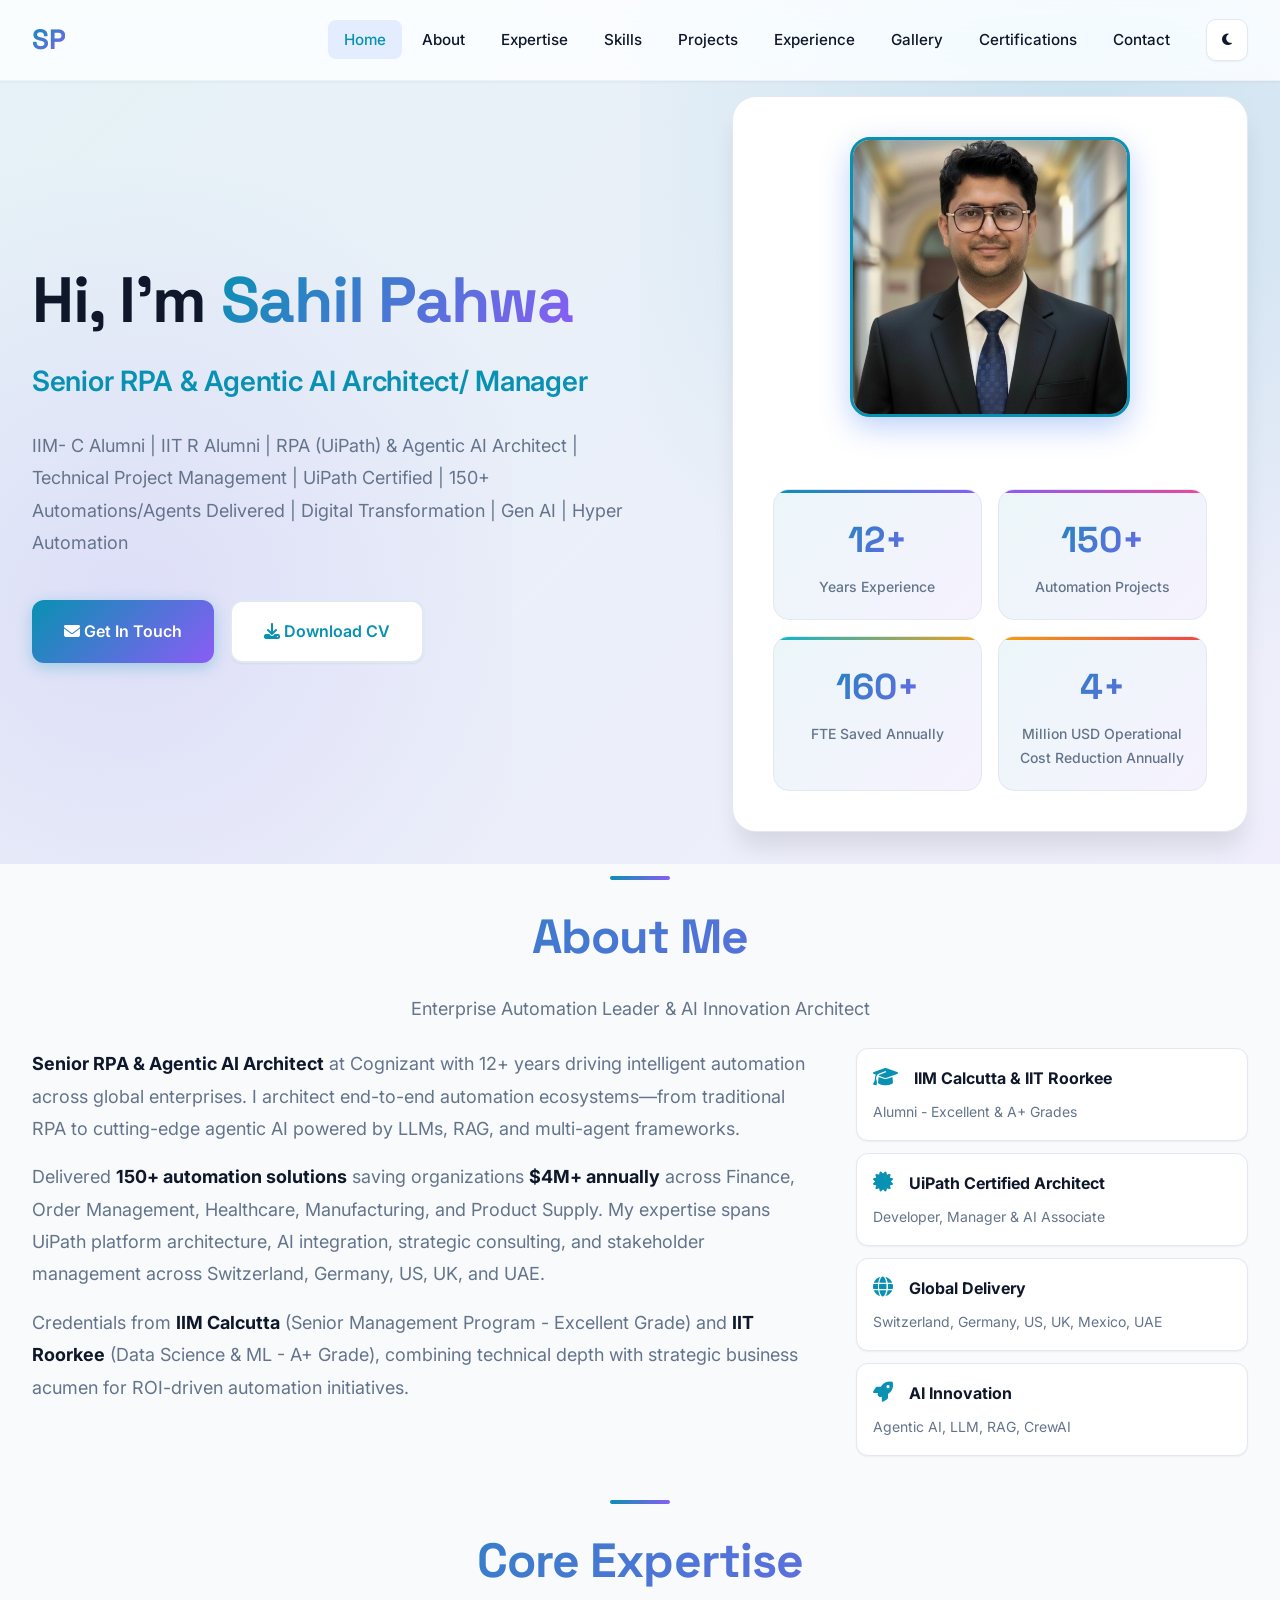
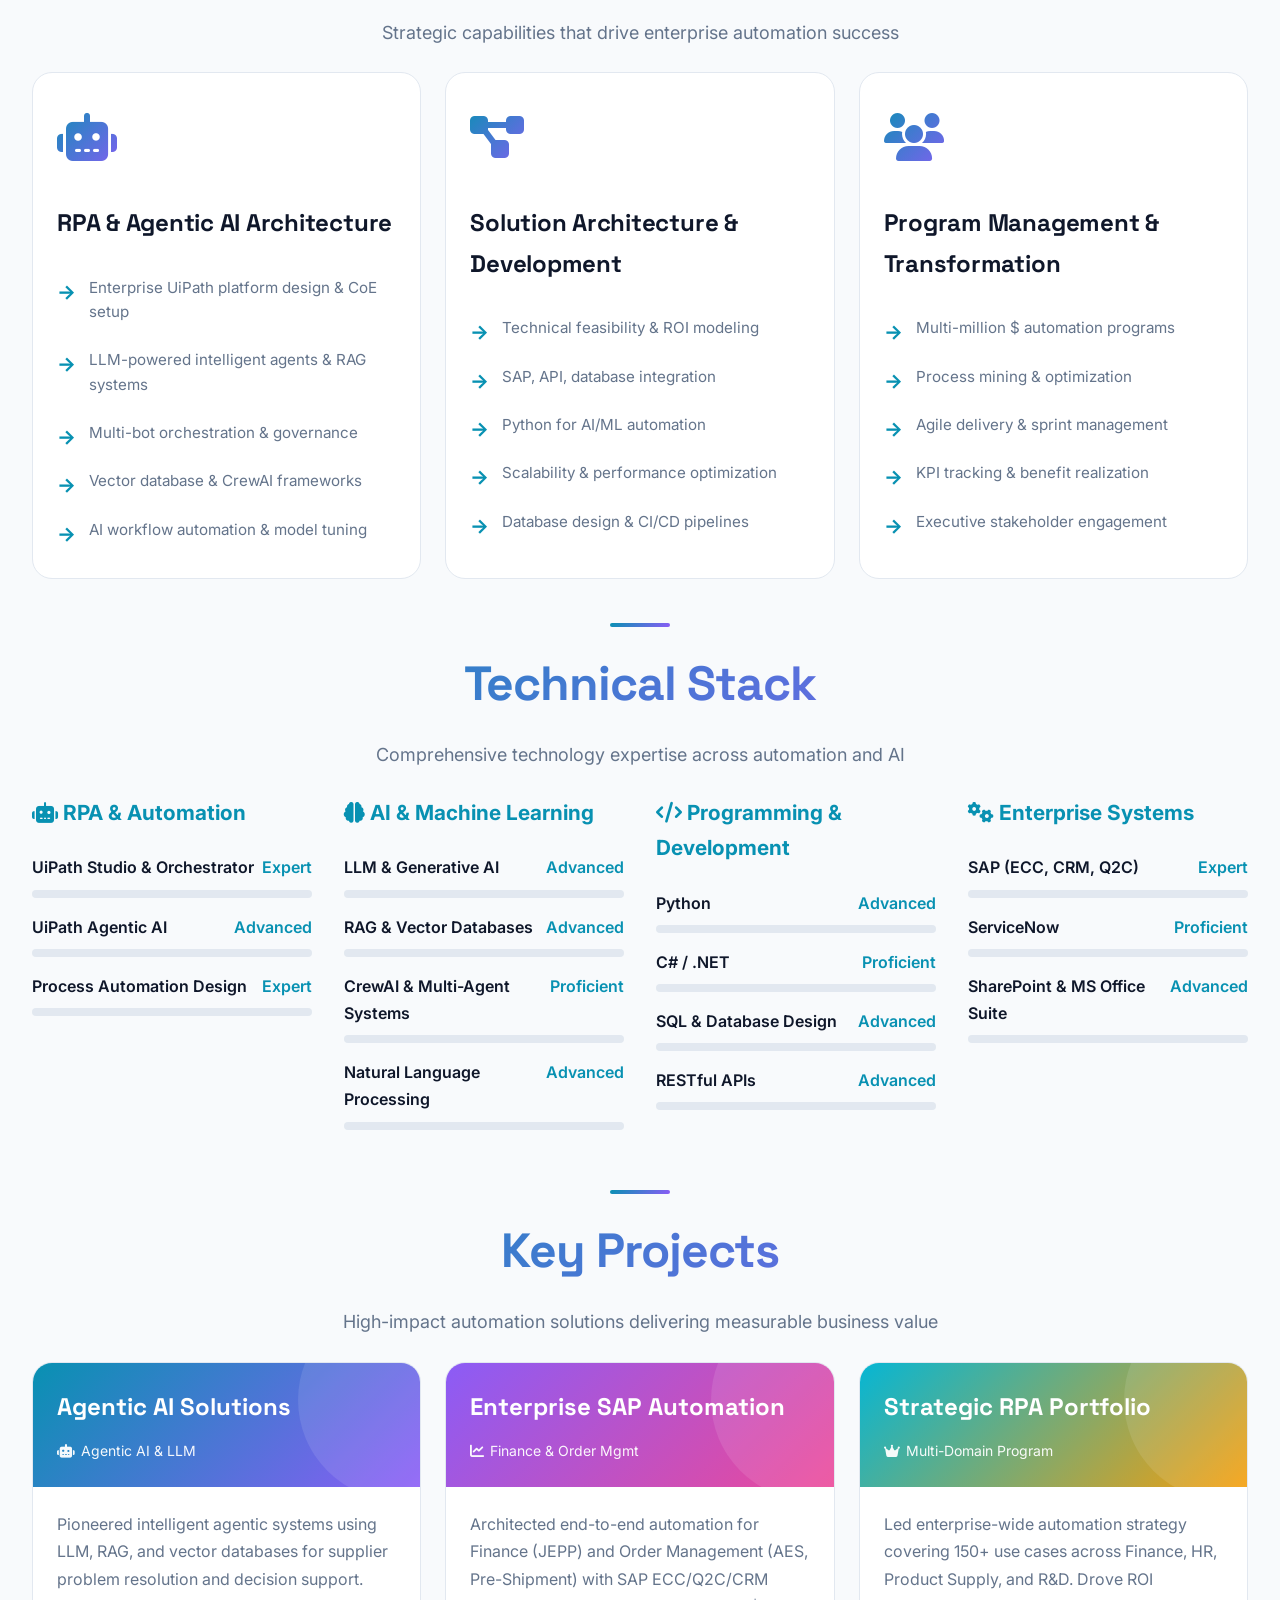
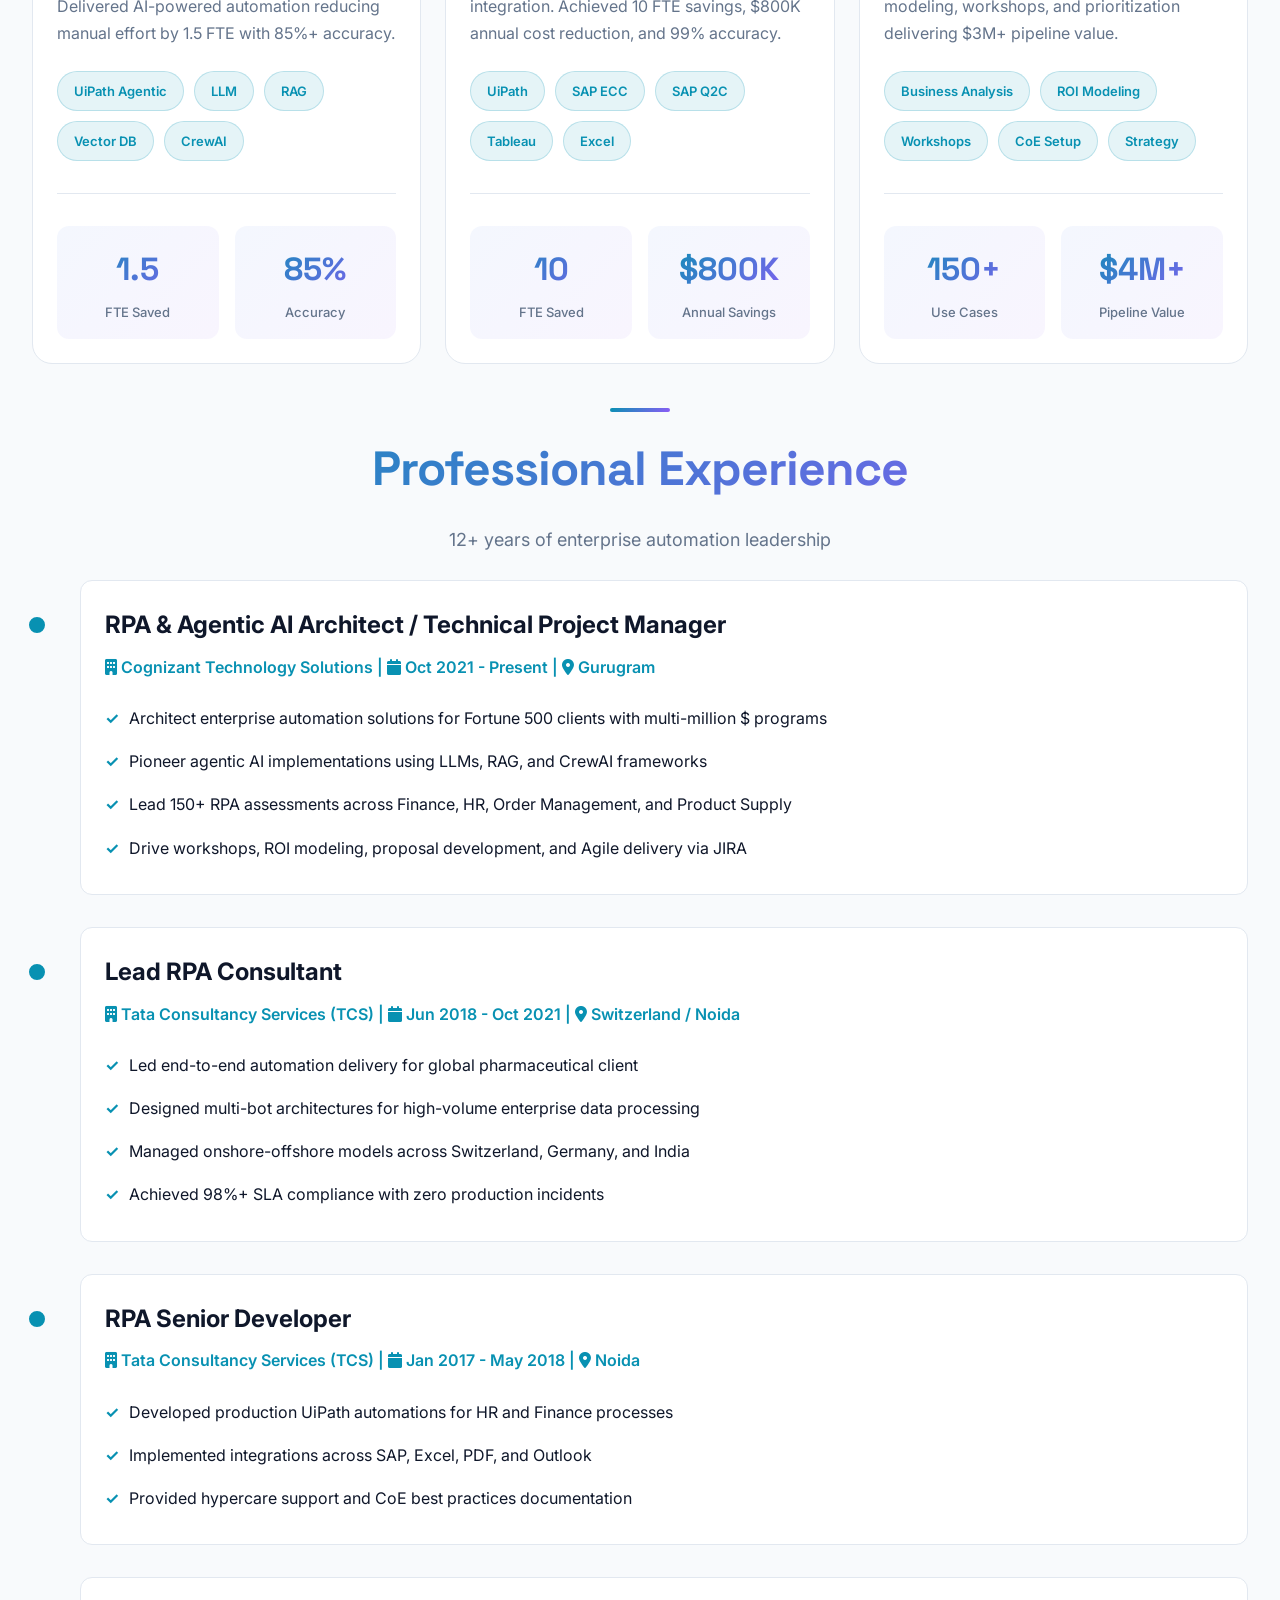
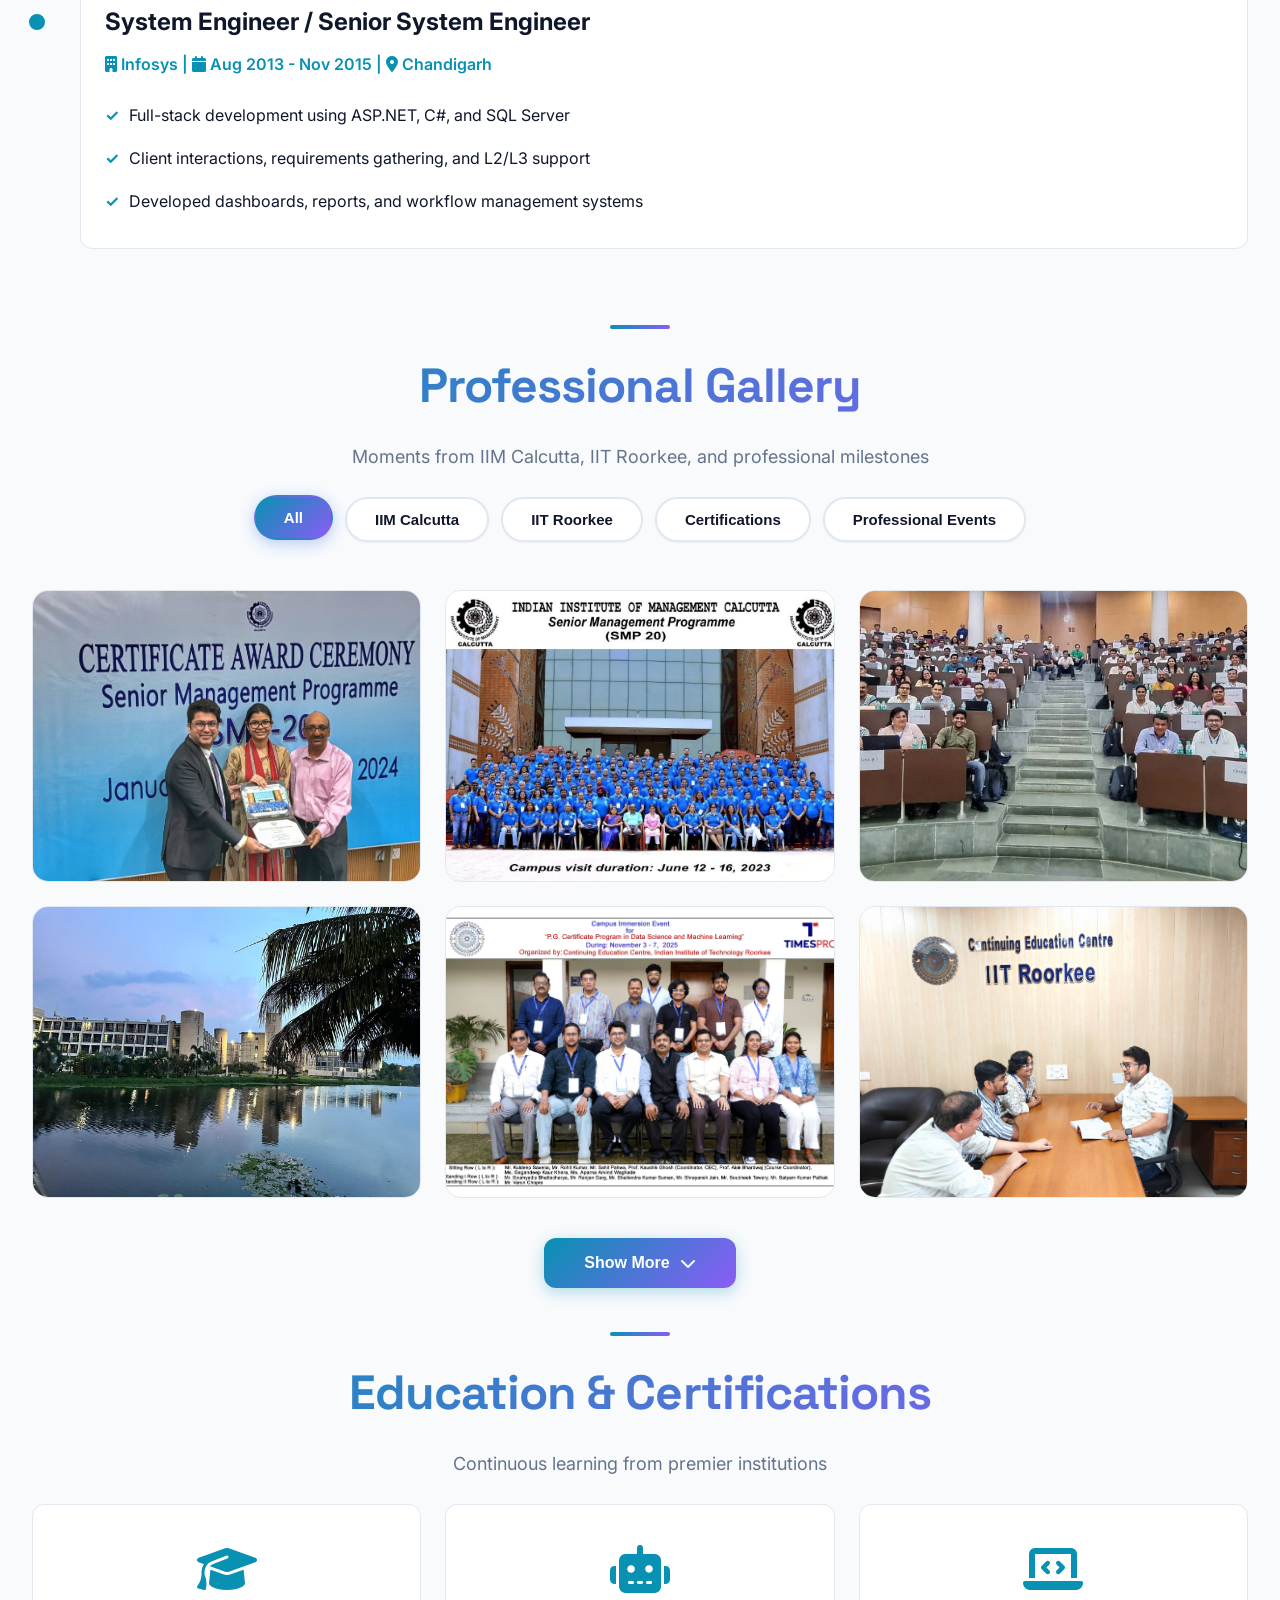
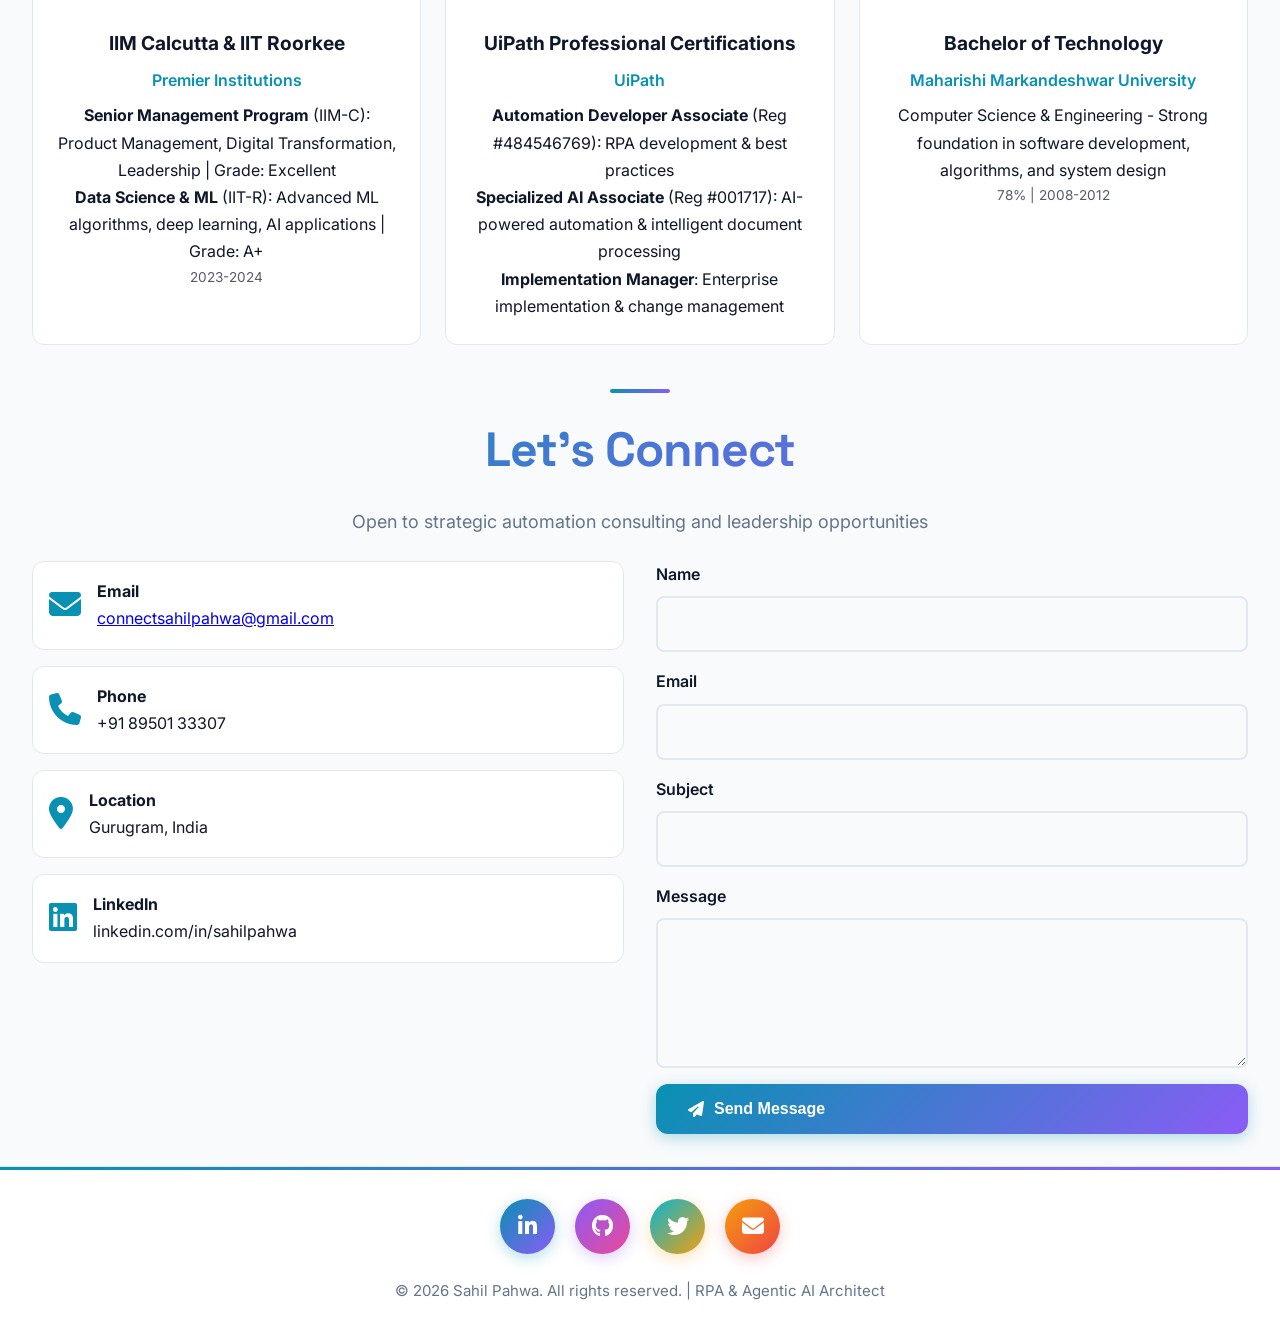
==== commit a966b217: "Add files via upload" ====
--- a/index.html
+++ b/index.html
@@ -1945,11 +1945,11 @@
                         </div>
                         <div class="stat-item">
                             <div class="stat-number">160+</div>
-                            <div class="stat-label">FTE Saved Anually</div>
+                            <div class="stat-label">FTE Saved Annually</div>
                         </div>
                         <div class="stat-item">
                             <div class="stat-number">4+</div>
-                            <div class="stat-label">Million USD Operational Cost Reduction Anually</div>
+                            <div class="stat-label">Million USD Operational Cost Reduction Annually</div>
                         </div>
                     </div>
                 </div>
@@ -2807,10 +2807,11 @@
 
         // Download CV functionality
         const downloadBtn = document.getElementById('downloadCV');
-        downloadBtn.addEventListener('click', (e) => {
-            e.preventDefault();
-            alert('CV download functionality will be implemented with actual CV file.');
-        });
+        	
+	downloadBtn.addEventListener('click', (e) => {
+    e.preventDefault();
+    window.open('image/CV_Sahil_Pahwa_RPA_AgenticAI_12+Yrs.pdf', '_blank');
+    });
 
         // Gallery Filtering with Show More
         const filterBtns = document.querySelectorAll('.filter-btn');
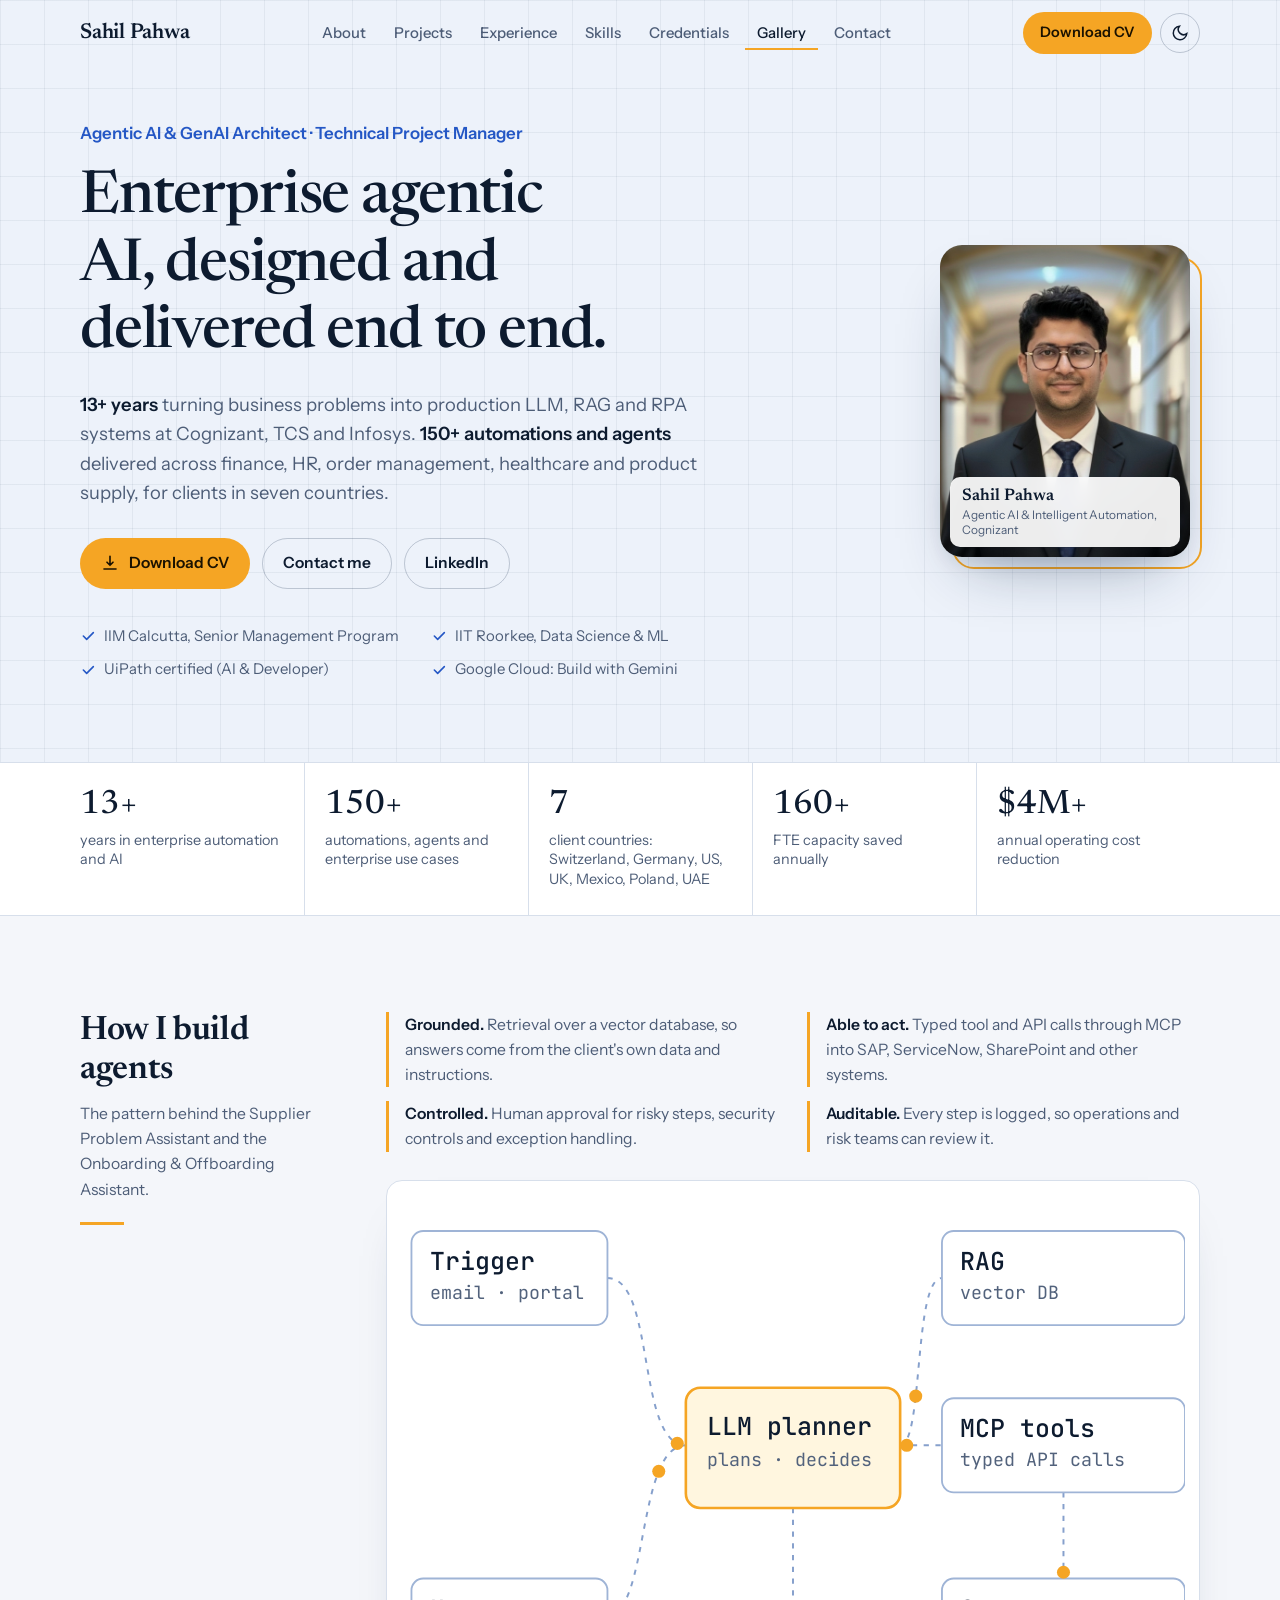
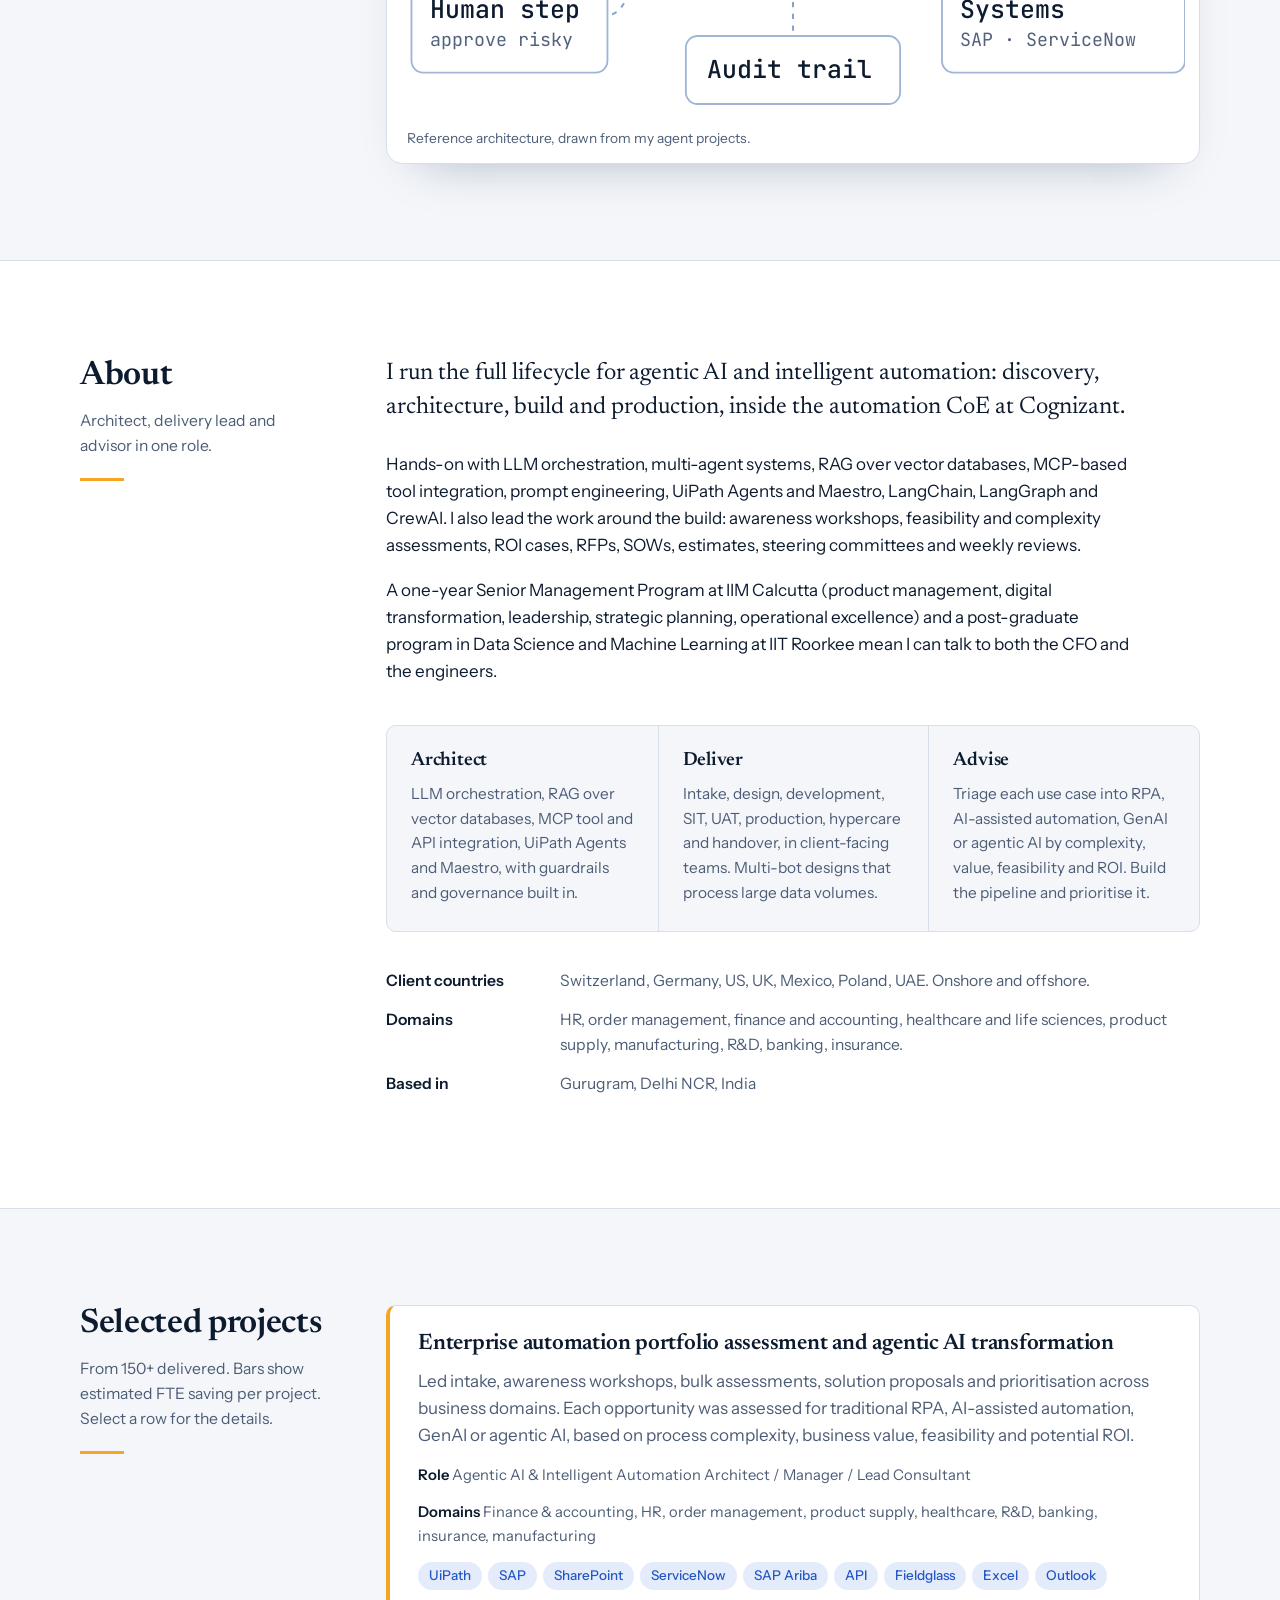
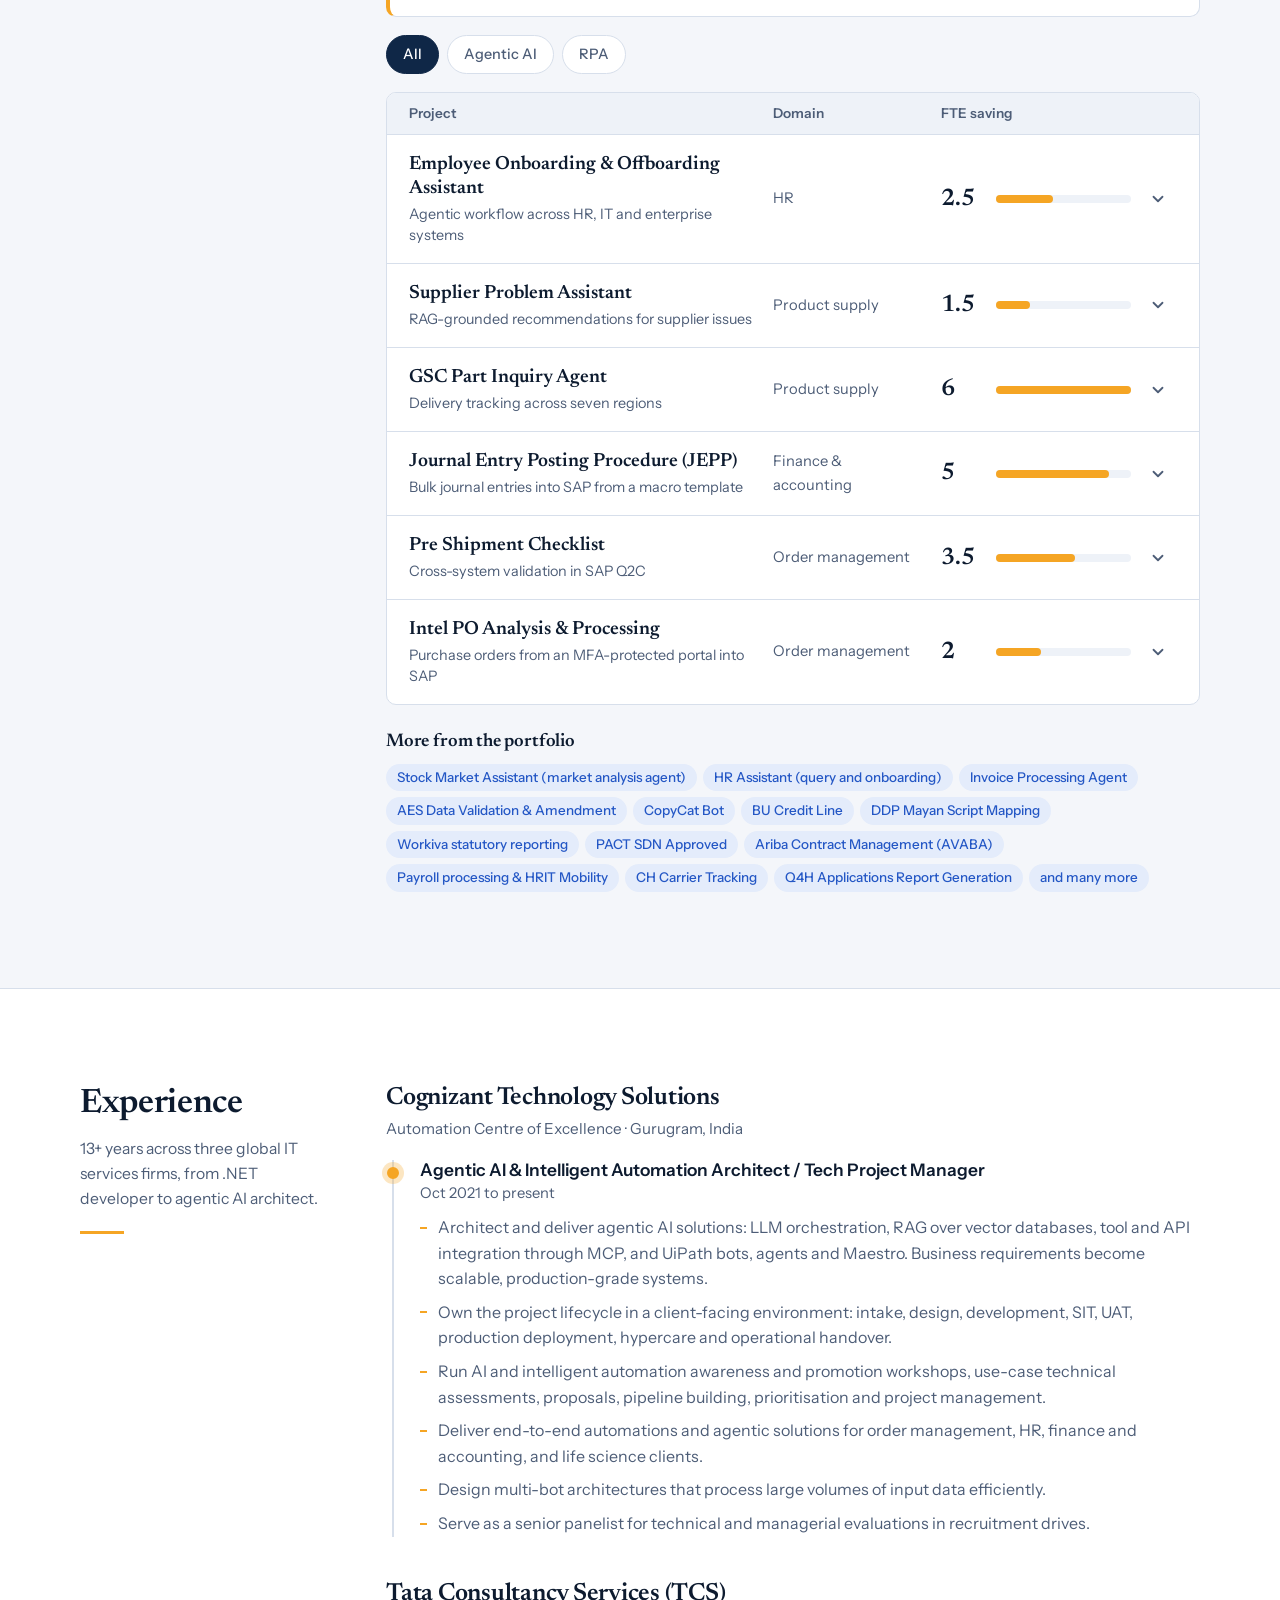
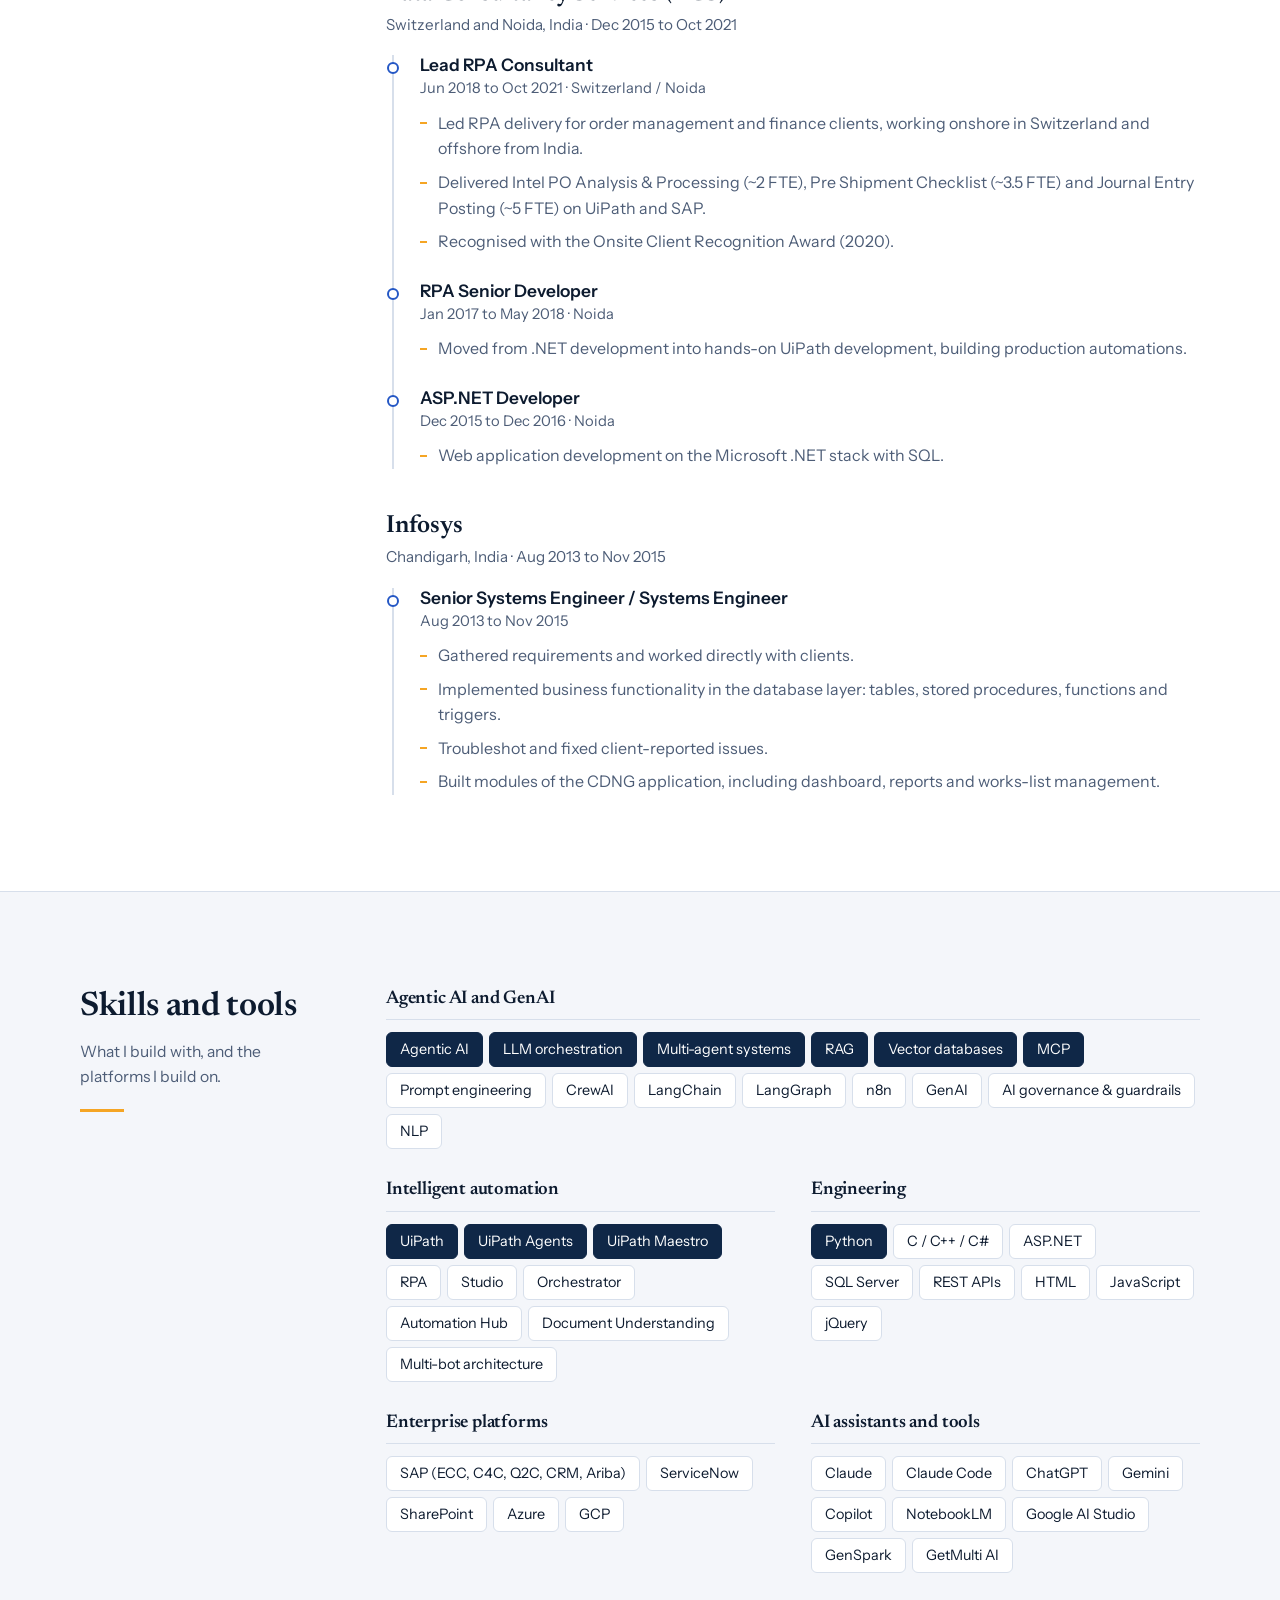
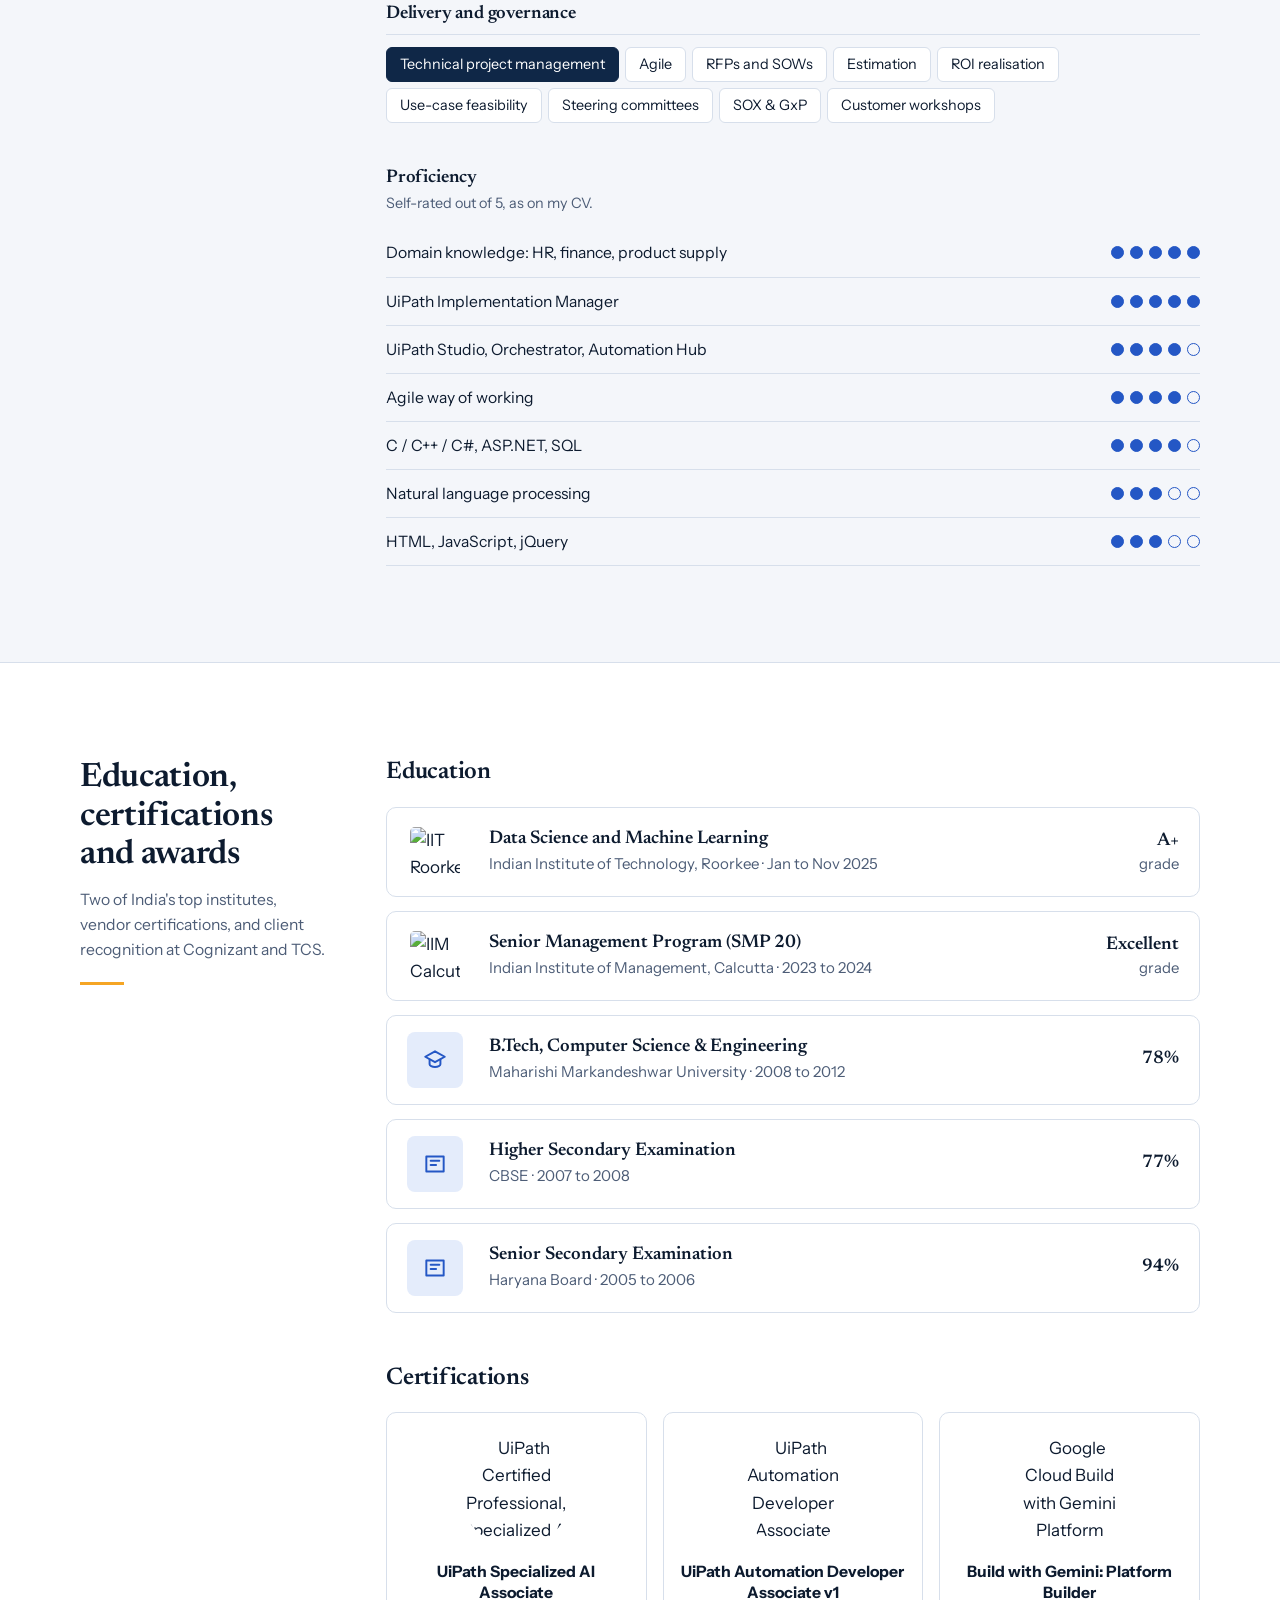
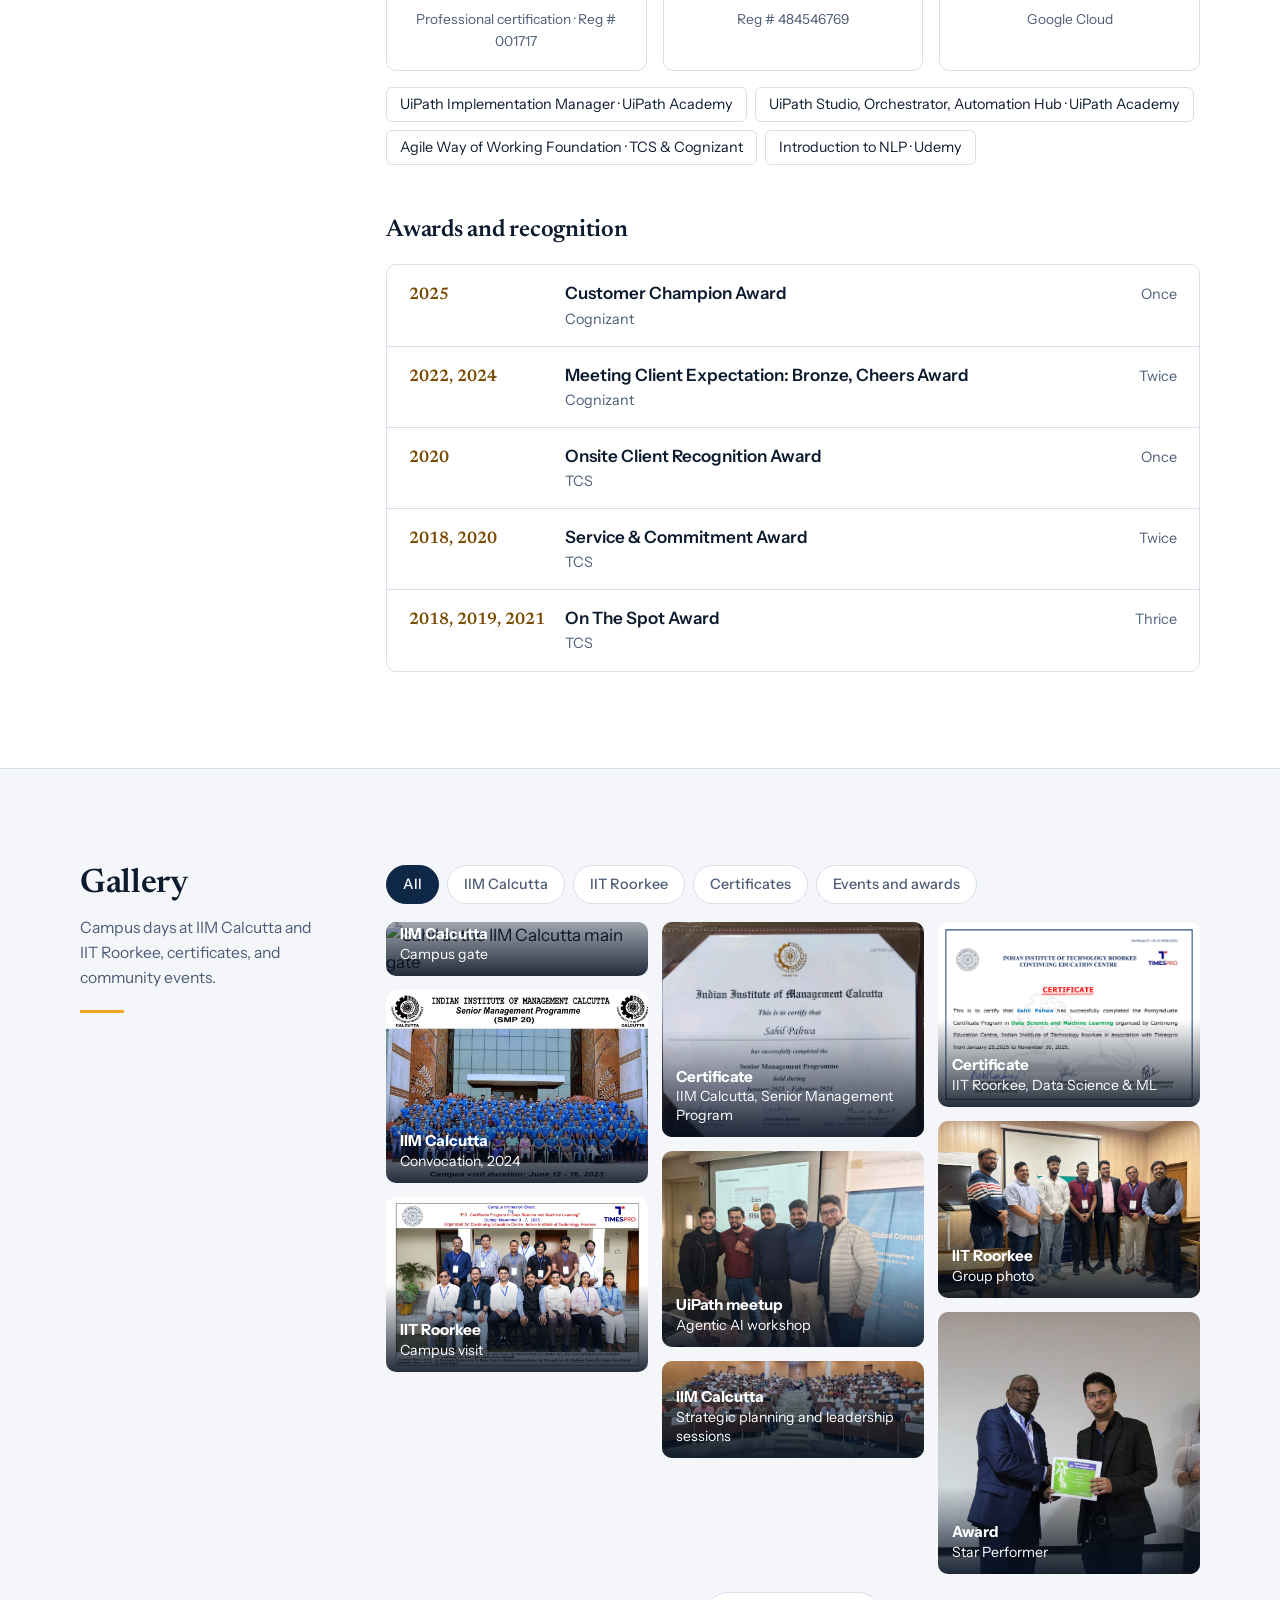
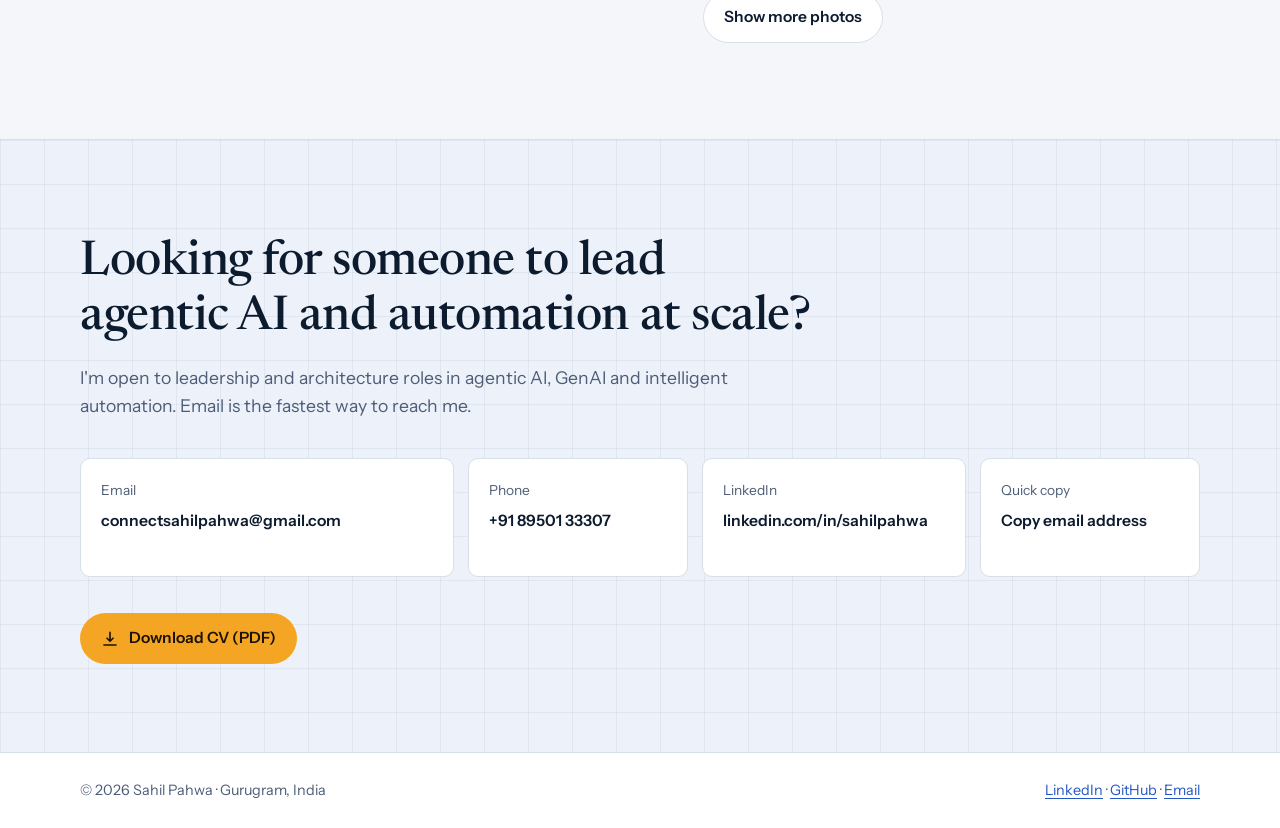
==== commit 60865359: "Add files via upload" ====
--- a/index.html
+++ b/index.html
@@ -1,2987 +1,659 @@
 <!DOCTYPE html>
 <html lang="en">
 <head>
-    <meta charset="UTF-8">
-    <meta name="viewport" content="width=device-width, initial-scale=1.0">
-    <meta name="description" content="Sahil Pahwa - Senior RPA & Agentic AI Architect at Cognizant. UiPath Expert with 12+ years experience. IIM Calcutta & IIT Roorkee alumnus specializing in Enterprise Automation, LLM, RAG, CrewAI, and Intelligent Process Automation.">
-    <meta name="keywords" content="Sahil Pahwa, Sahil, RPA Architect, UiPath Architect, Agentic AI, Agentic Automation, UiPath Expert, IIM Calcutta, IIM-C, IIT Roorkee, Enterprise Automation, Intelligent Automation, LLM Integration, RAG, CrewAI, Python Automation, Cognizant, Technical Project Manager, AI Architect, Machine Learning, Process Automation, Digital Transformation, UiPath Certified, Automation CoE, SAP Automation, API Integration">
-    <meta name="author" content="Sahil Pahwa">
-    <meta name="robots" content="index, follow">
-    <meta name="language" content="English">
-    <meta name="revisit-after" content="7 days">
-    <meta name="distribution" content="global">
-    
-    <!-- Geo Tags -->
-    <meta name="geo.region" content="IN-DL">
-    <meta name="geo.placename" content="Delhi NCR">
-    <meta name="geo.position" content="28.6139;77.2090">
-    
-    <!-- Open Graph Tags -->
-    <meta property="og:title" content="Sahil Pahwa - RPA & Agentic AI Architect | UiPath Expert">
-    <meta property="og:description" content="Senior RPA & Agentic AI Architect at Cognizant. IIM Calcutta & IIT Roorkee alumnus. 12+ years experience in UiPath, Enterprise Automation, and AI-driven solutions.">
-    <meta property="og:type" content="website">
-    <meta property="og:url" content="https://sahilpahwa.dev">
-    <meta property="og:image" content="https://sahilpahwa.dev/images/profile.jpg">
-    <meta property="og:site_name" content="Sahil Pahwa Portfolio">
-    <meta property="og:locale" content="en_US">
-    
-    <!-- Twitter Card Tags -->
-    <meta name="twitter:card" content="summary_large_image">
-    <meta name="twitter:title" content="Sahil Pahwa - RPA & Agentic AI Architect | UiPath Expert">
-    <meta name="twitter:description" content="Senior RPA & Agentic AI Architect specializing in UiPath, Agentic AI, LLM, and Enterprise Automation. IIM-C & IIT Roorkee alumnus.">
-    <meta name="twitter:image" content="https://sahilpahwa.dev/images/profile.jpg">
-    
-    <!-- LinkedIn Tags -->
-    <meta property="og:type" content="profile">
-    <meta property="profile:first_name" content="Sahil">
-    <meta property="profile:last_name" content="Pahwa">
-    
-    <!-- Canonical URL -->
-    <link rel="canonical" href="https://sahilpahwa.dev">
-    
-    <!-- Schema.org markup -->
-    <script type="application/ld+json">
-    {
-      "@context": "https://schema.org",
-      "@type": "Person",
-      "name": "Sahil Pahwa",
-      "alternateName": "Sahil",
-      "jobTitle": "Senior RPA & Agentic AI Architect",
-      "worksFor": {
-        "@type": "Organization",
-        "name": "Cognizant Technology Solutions"
-      },
-      "description": "Technical Project Manager and RPA Architect specializing in UiPath, Agentic Automation, LLM, RAG, CrewAI, and Enterprise AI Solutions. 12+ years of experience in Intelligent Automation.",
-      "url": "https://sahilpahwa.dev",
-      "image": "https://sahilpahwa.dev/images/profile.jpg",
-      "sameAs": [
-        "https://linkedin.com/in/sahilpahwa"
-      ],
-      "alumniOf": [
-        {
-          "@type": "EducationalOrganization",
-          "name": "Indian Institute of Management Calcutta",
-          "alternateName": "IIM Calcutta"
-        },
-        {
-          "@type": "EducationalOrganization",
-          "name": "Indian Institute of Technology Roorkee",
-          "alternateName": "IIT Roorkee"
-        }
-      ],
-      "knowsAbout": [
-        "RPA",
-        "UiPath",
-        "Agentic AI",
-        "Agentic Automation",
-        "Machine Learning",
-        "Enterprise Automation",
-        "LLM",
-        "RAG",
-        "Python",
-        "CrewAI",
-        "Intelligent Automation",
-        "Process Automation",
-        "Digital Transformation",
-        "SAP Automation",
-        "API Integration",
-        "UiPath Orchestrator",
-        "UiPath Studio",
-        "Automation CoE"
-      ],
-      "hasCredential": [
-        {
-          "@type": "EducationalOccupationalCredential",
-          "name": "Senior Management Program",
-          "credentialCategory": "Certification",
-          "recognizedBy": {
-            "@type": "Organization",
-            "name": "IIM Calcutta"
-          }
-        },
-        {
-          "@type": "EducationalOccupationalCredential",
-          "name": "Data Science and Machine Learning",
-          "credentialCategory": "Certification",
-          "recognizedBy": {
-            "@type": "Organization",
-            "name": "IIT Roorkee"
-          }
-        },
-        {
-          "@type": "EducationalOccupationalCredential",
-          "name": "UiPath Automation Developer Associate",
-          "credentialCategory": "Professional Certification",
-          "recognizedBy": {
-            "@type": "Organization",
-            "name": "UiPath"
-          }
-        }
-      ],
-      "address": {
-        "@type": "PostalAddress",
-        "addressLocality": "Delhi NCR",
-        "addressRegion": "Delhi",
-        "addressCountry": "IN"
-      }
-    }
-    </script>
-    
-    <title>Sahil Pahwa | RPA & Agentic AI Architect | UiPath Expert | IIM Calcutta | Cognizant</title>
-    
-    <!-- Google Fonts -->
-    <link href="https://fonts.googleapis.com/css2?family=Inter:wght@300;400;500;600;700;800&family=Space+Grotesk:wght@400;500;600;700&display=swap" rel="stylesheet">
-    
-    <!-- Font Awesome -->
-    <link rel="stylesheet" href="https://cdnjs.cloudflare.com/ajax/libs/font-awesome/6.4.0/css/all.min.css">
-    
-    <style>
-        :root {
-            --primary: #0891b2;
-            --primary-dark: #0e7490;
-            --primary-light: #06b6d4;
-            --secondary: #8b5cf6;
-            --accent: #f59e0b;
-            --success: #10b981;
-            --bg-light: #f8fafc;
-            --bg-dark: #0f172a;
-            --bg-secondary-dark: #1e293b;
-            --text-light: #0f172a;
-            --text-dark: #f1f5f9;
-            --text-muted-light: #64748b;
-            --text-muted-dark: #94a3b8;
-            --card-light: #ffffff;
-            --card-dark: #1e293b;
-            --border-light: #e2e8f0;
-            --border-dark: #334155;
-            --shadow-sm: 0 1px 2px 0 rgba(0, 0, 0, 0.05);
-            --shadow: 0 4px 6px -1px rgba(0, 0, 0, 0.1);
-            --shadow-lg: 0 10px 15px -3px rgba(0, 0, 0, 0.1);
-            --shadow-xl: 0 20px 25px -5px rgba(0, 0, 0, 0.1);
-            --gradient-primary: linear-gradient(135deg, #0891b2 0%, #8b5cf6 100%);
-            --gradient-secondary: linear-gradient(135deg, #06b6d4 0%, #f59e0b 100%);
-            --gradient-accent: linear-gradient(135deg, #8b5cf6 0%, #ec4899 100%);
-            --gradient-warm: linear-gradient(135deg, #f59e0b 0%, #ef4444 100%);
-        }
-
-        * {
-            margin: 0;
-            padding: 0;
-            box-sizing: border-box;
-        }
-
-        html {
-            scroll-behavior: smooth;
-        }
-
-        body {
-            font-family: 'Inter', -apple-system, BlinkMacSystemFont, 'Segoe UI', sans-serif;
-            line-height: 1.7;
-            color: var(--text-light);
-            background: var(--bg-light);
-            transition: background 0.3s ease, color 0.3s ease;
-            -webkit-font-smoothing: antialiased;
-            -moz-osx-font-smoothing: grayscale;
-        }
-
-        body.dark-mode {
-            background: var(--bg-dark);
-            color: var(--text-dark);
-        }
-
-        /* Selection */
-        ::selection {
-            background: var(--primary);
-            color: white;
-        }
-
-        /* Navigation */
-        nav {
-            position: fixed;
-            top: 0;
-            width: 100%;
-            background: rgba(255, 255, 255, 0.8);
-            backdrop-filter: blur(20px) saturate(180%);
-            -webkit-backdrop-filter: blur(20px) saturate(180%);
-            box-shadow: 0 1px 3px rgba(0, 0, 0, 0.05);
-            z-index: 1000;
-            transition: all 0.3s cubic-bezier(0.4, 0, 0.2, 1);
-            border-bottom: 1px solid rgba(226, 232, 240, 0.5);
-        }
-
-        body.dark-mode nav {
-            background: rgba(10, 14, 26, 0.8);
-            border-bottom: 1px solid rgba(45, 53, 72, 0.5);
-        }
-
-        nav.scrolled {
-            box-shadow: 0 4px 6px -1px rgba(0, 0, 0, 0.1), 0 2px 4px -1px rgba(0, 0, 0, 0.06);
-        }
-
-        .nav-container {
-            max-width: 1280px;
-            margin: 0 auto;
-            padding: 1rem 2rem;
-            display: flex;
-            justify-content: space-between;
-            align-items: center;
-        }
-
-        .logo {
-            font-family: 'Space Grotesk', sans-serif;
-            font-size: 1.75rem;
-            font-weight: 800;
-            background: var(--gradient-primary);
-            -webkit-background-clip: text;
-            -webkit-text-fill-color: transparent;
-            background-clip: text;
-            letter-spacing: -0.5px;
-            transition: transform 0.3s ease;
-        }
-
-        .logo:hover {
-            transform: scale(1.05);
-        }
-
-        .nav-links {
-            display: flex;
-            gap: 0.25rem;
-            list-style: none;
-            align-items: center;
-        }
-
-        .nav-links a {
-            text-decoration: none;
-            color: var(--text-light);
-            font-weight: 500;
-            font-size: 0.95rem;
-            transition: all 0.3s cubic-bezier(0.4, 0, 0.2, 1);
-            position: relative;
-            padding: 0.625rem 1rem;
-            border-radius: 8px;
-        }
-
-        body.dark-mode .nav-links a {
-            color: var(--text-dark);
-        }
-
-        .nav-links a:hover {
-            color: var(--primary);
-            background: rgba(37, 99, 235, 0.1);
-        }
-
-        .nav-links a.active {
-            color: var(--primary);
-            background: rgba(37, 99, 235, 0.1);
-        }
-
-        .theme-toggle {
-            background: var(--card-light);
-            border: 1px solid var(--border-light);
-            color: var(--text-light);
-            width: 42px;
-            height: 42px;
-            border-radius: 10px;
-            cursor: pointer;
-            display: flex;
-            align-items: center;
-            justify-content: center;
-            transition: all 0.3s cubic-bezier(0.4, 0, 0.2, 1);
-            margin-left: 1rem;
-            box-shadow: var(--shadow-sm);
-        }
-
-        body.dark-mode .theme-toggle {
-            background: var(--card-dark);
-            border-color: var(--border-dark);
-            color: var(--text-dark);
-        }
-
-        .theme-toggle:hover {
-            transform: translateY(-2px);
-            box-shadow: var(--shadow);
-            border-color: var(--primary);
-            color: var(--primary);
-        }
-
-        .mobile-menu-btn {
-            display: none;
-            background: none;
-            border: none;
-            font-size: 1.5rem;
-            cursor: pointer;
-            color: inherit;
-            padding: 0.5rem;
-        }
-
-        /* Hero Section */
-        .hero {
-            min-height: 85vh;
-            display: flex;
-            align-items: center;
-            padding: 6rem 2rem 2rem;
-            background: linear-gradient(135deg, rgba(8, 145, 178, 0.08) 0%, rgba(139, 92, 246, 0.08) 100%);
-            position: relative;
-            overflow: hidden;
-        }
-
-        body.dark-mode .hero {
-            background: linear-gradient(135deg, rgba(8, 145, 178, 0.12) 0%, rgba(139, 92, 246, 0.12) 100%);
-        }
-
-        .hero::before {
-            content: '';
-            position: absolute;
-            top: -50%;
-            right: -20%;
-            width: 70%;
-            height: 140%;
-            background: radial-gradient(circle, rgba(8, 145, 178, 0.15) 0%, transparent 70%);
-            pointer-events: none;
-            animation: float 20s ease-in-out infinite;
-        }
-
-        .hero::after {
-            content: '';
-            position: absolute;
-            bottom: -30%;
-            left: -20%;
-            width: 60%;
-            height: 120%;
-            background: radial-gradient(circle, rgba(139, 92, 246, 0.12) 0%, transparent 70%);
-            pointer-events: none;
-            animation: float 25s ease-in-out infinite reverse;
-        }
-
-        @keyframes float {
-            0%, 100% { transform: translate(0, 0) rotate(0deg); }
-            50% { transform: translate(-30px, -30px) rotate(180deg); }
-        }
-
-        .hero-container {
-            max-width: 1280px;
-            margin: 0 auto;
-            display: grid;
-            grid-template-columns: 1.2fr 1fr;
-            gap: 5rem;
-            align-items: center;
-            position: relative;
-            z-index: 1;
-        }
-
-        .hero-content h1 {
-            font-family: 'Space Grotesk', sans-serif;
-            font-size: 4rem;
-            font-weight: 800;
-            margin-bottom: 1.25rem;
-            line-height: 1.1;
-            letter-spacing: -0.02em;
-        }
-
-        .hero-content .gradient-text {
-            background: var(--gradient-primary);
-            -webkit-background-clip: text;
-            -webkit-text-fill-color: transparent;
-            background-clip: text;
-            display: inline-block;
-        }
-
-        .hero-content .subtitle {
-            font-size: 1.75rem;
-            color: var(--primary);
-            font-weight: 600;
-            margin-bottom: 1.5rem;
-            letter-spacing: -0.01em;
-        }
-
-        .hero-content p {
-            font-size: 1.125rem;
-            line-height: 1.8;
-            margin-bottom: 2.5rem;
-            color: var(--text-muted-light);
-            max-width: 600px;
-        }
-
-        body.dark-mode .hero-content p {
-            color: var(--text-muted-dark);
-        }
-
-        .cta-buttons {
-            display: flex;
-            gap: 1rem;
-            flex-wrap: wrap;
-        }
-
-        .btn {
-            padding: 1rem 2rem;
-            border: none;
-            border-radius: 12px;
-            font-weight: 600;
-            cursor: pointer;
-            transition: all 0.3s cubic-bezier(0.4, 0, 0.2, 1);
-            text-decoration: none;
-            display: inline-flex;
-            align-items: center;
-            gap: 0.625rem;
-            font-size: 1rem;
-            position: relative;
-            overflow: hidden;
-        }
-
-        .btn::before {
-            content: '';
-            position: absolute;
-            top: 50%;
-            left: 50%;
-            width: 0;
-            height: 0;
-            border-radius: 50%;
-            background: rgba(255, 255, 255, 0.2);
-            transform: translate(-50%, -50%);
-            transition: width 0.6s, height 0.6s;
-        }
-
-        .btn:hover::before {
-            width: 300px;
-            height: 300px;
-        }
-
-        .btn span {
-            position: relative;
-            z-index: 1;
-        }
-
-        .btn i {
-            position: relative;
-            z-index: 1;
-        }
-
-        .btn-primary {
-            background: var(--gradient-primary);
-            color: white;
-            box-shadow: 0 4px 15px rgba(8, 145, 178, 0.3);
-        }
-
-        .btn-primary:hover {
-            transform: translateY(-3px);
-            box-shadow: 0 8px 25px rgba(8, 145, 178, 0.4);
-        }
-
-        .btn-secondary {
-            background: var(--card-light);
-            color: var(--primary);
-            border: 2px solid var(--border-light);
-            box-shadow: var(--shadow-sm);
-        }
-
-        body.dark-mode .btn-secondary {
-            background: var(--card-dark);
-            border-color: var(--border-dark);
-        }
-
-        .btn-secondary:hover {
-            border-color: var(--primary);
-            transform: translateY(-3px);
-            box-shadow: var(--shadow);
-        }
-
-        .hero-image {
-            position: relative;
-        }
-
-        .profile-card {
-            background: var(--card-light);
-            backdrop-filter: blur(20px);
-            border-radius: 24px;
-            padding: 2.5rem;
-            border: 1px solid var(--border-light);
-            box-shadow: var(--shadow-xl);
-            text-align: center;
-            position: relative;
-        }
-
-        body.dark-mode .profile-card {
-            background: var(--card-dark);
-            border: 1px solid var(--border-dark);
-        }
-
-        .profile-card::before {
-            content: '';
-            position: absolute;
-            top: -2px;
-            left: -2px;
-            right: -2px;
-            bottom: -2px;
-            background: var(--gradient-primary);
-            border-radius: 24px;
-            opacity: 0;
-            transition: opacity 0.3s ease;
-            z-index: -1;
-        }
-
-        .profile-card:hover::before {
-            opacity: 0.1;
-        }
-
-        .profile-image {
-            width: 280px;
-            height: 280px;
-            border-radius: 20px;
-            object-fit: cover;
-            margin-bottom: 2rem;
-            border: 3px solid var(--primary);
-            box-shadow: 0 10px 30px rgba(37, 99, 235, 0.3);
-            transition: transform 0.3s ease;
-        }
-
-        .profile-card:hover .profile-image {
-            transform: scale(1.02);
-        }
-
-        .stats-grid {
-            display: grid;
-            grid-template-columns: repeat(2, 1fr);
-            gap: 1rem;
-            margin-top: 2rem;
-        }
-
-        .stat-item {
-            padding: 1.25rem;
-            background: linear-gradient(135deg, rgba(8, 145, 178, 0.08) 0%, rgba(139, 92, 246, 0.08) 100%);
-            border-radius: 16px;
-            border: 1px solid var(--border-light);
-            transition: all 0.3s ease;
-            position: relative;
-            overflow: hidden;
-        }
-
-        .stat-item::before {
-            content: '';
-            position: absolute;
-            top: 0;
-            left: 0;
-            right: 0;
-            height: 3px;
-            background: var(--gradient-primary);
-        }
-
-        body.dark-mode .stat-item {
-            background: linear-gradient(135deg, rgba(8, 145, 178, 0.15) 0%, rgba(139, 92, 246, 0.15) 100%);
-            border-color: var(--border-dark);
-        }
-
-        .stat-item:hover {
-            transform: translateY(-5px);
-            box-shadow: var(--shadow-lg);
-        }
-
-        .stat-item:nth-child(1)::before {
-            background: var(--gradient-primary);
-        }
-
-        .stat-item:nth-child(2)::before {
-            background: var(--gradient-accent);
-        }
-
-        .stat-item:nth-child(3)::before {
-            background: var(--gradient-secondary);
-        }
-
-        .stat-item:nth-child(4)::before {
-            background: var(--gradient-warm);
-        }
-
-        .stat-number {
-            font-size: 2.25rem;
-            font-weight: 800;
-            background: var(--gradient-primary);
-            -webkit-background-clip: text;
-            -webkit-text-fill-color: transparent;
-            background-clip: text;
-            font-family: 'Space Grotesk', sans-serif;
-        }
-
-        .stat-label {
-            font-size: 0.875rem;
-            color: var(--text-muted-light);
-            margin-top: 0.25rem;
-            font-weight: 500;
-        }
-
-        body.dark-mode .stat-label {
-            color: var(--text-muted-dark);
-        }
-
-        /* Section Styles */
-        section {
-            padding: 2rem 2rem;
-            max-width: 1280px;
-            margin: 0 auto;
-        }
-
-        .section-header {
-            text-align: center;
-            margin-bottom: 1.5rem;
-            position: relative;
-        }
-
-        .section-header::before {
-            content: '';
-            position: absolute;
-            top: -20px;
-            left: 50%;
-            transform: translateX(-50%);
-            width: 60px;
-            height: 4px;
-            background: var(--gradient-primary);
-            border-radius: 2px;
-        }
-
-        .section-header h2 {
-            font-family: 'Space Grotesk', sans-serif;
-            font-size: 3rem;
-            font-weight: 800;
-            margin-bottom: 1rem;
-            letter-spacing: -0.02em;
-            background: var(--gradient-primary);
-            -webkit-background-clip: text;
-            -webkit-text-fill-color: transparent;
-            background-clip: text;
-        }
-
-        .section-header p {
-            font-size: 1.125rem;
-            color: var(--text-muted-light);
-            max-width: 700px;
-            margin: 0 auto;
-            line-height: 1.7;
-        }
-
-        body.dark-mode .section-header p {
-            color: var(--text-muted-dark);
-        }
-
-        /* About Section */
-        .about-content {
-            display: grid;
-            grid-template-columns: 2fr 1fr;
-            gap: 2.5rem;
-            align-items: start;
-        }
-
-        .about-text {
-            font-size: 1.125rem;
-            line-height: 1.8;
-            color: var(--text-muted-light);
-        }
-
-        body.dark-mode .about-text {
-            color: var(--text-muted-dark);
-        }
-
-        .about-text p {
-            margin-bottom: 1rem;
-        }
-
-        .about-text strong {
-            color: var(--text-light);
-            font-weight: 700;
-        }
-
-        body.dark-mode .about-text strong {
-            color: var(--text-dark);
-        }
-
-        .highlights {
-            display: flex;
-            flex-direction: column;
-            gap: 0.75rem;
-        }
-
-        .highlight-item {
-            padding: 1rem;
-            background: var(--card-light);
-            border-left: 4px solid var(--primary);
-            border-radius: 12px;
-            transition: all 0.4s cubic-bezier(0.4, 0, 0.2, 1);
-            box-shadow: var(--shadow-sm);
-            border: 1px solid var(--border-light);
-        }
-
-        body.dark-mode .highlight-item {
-            background: var(--card-dark);
-            border-color: var(--border-dark);
-            border-left-color: var(--primary);
-        }
-
-        .highlight-item:hover {
-            transform: translateX(12px);
-            box-shadow: var(--shadow-lg);
-            border-left-width: 6px;
-        }
-
-        .highlight-item i {
-            color: var(--primary);
-            margin-right: 0.75rem;
-            font-size: 1.25rem;
-        }
-
-        .highlight-item strong {
-            font-weight: 700;
-            color: var(--text-light);
-        }
-
-        body.dark-mode .highlight-item strong {
-            color: var(--text-dark);
-        }
-
-        .highlight-item small {
-            color: var(--text-muted-light);
-            font-size: 0.875rem;
-            display: block;
-            margin-top: 0.5rem;
-        }
-
-        body.dark-mode .highlight-item small {
-            color: var(--text-muted-dark);
-        }
-
-        /* Expertise Section */
-        .expertise-grid {
-            display: grid;
-            grid-template-columns: repeat(auto-fit, minmax(320px, 1fr));
-            gap: 1.5rem;
-        }
-
-        .expertise-card {
-            padding: 1.5rem;
-            background: var(--card-light);
-            border-radius: 20px;
-            border: 1px solid var(--border-light);
-            transition: all 0.4s cubic-bezier(0.4, 0, 0.2, 1);
-            position: relative;
-            overflow: hidden;
-        }
-
-        body.dark-mode .expertise-card {
-            background: var(--card-dark);
-            border-color: var(--border-dark);
-        }
-
-        .expertise-card::before {
-            content: '';
-            position: absolute;
-            top: 0;
-            left: 0;
-            width: 100%;
-            height: 5px;
-            background: var(--gradient-primary);
-            transform: scaleX(0);
-            transform-origin: left;
-            transition: transform 0.4s cubic-bezier(0.4, 0, 0.2, 1);
-        }
-
-        .expertise-card:nth-child(1)::before {
-            background: var(--gradient-primary);
-        }
-
-        .expertise-card:nth-child(2)::before {
-            background: var(--gradient-accent);
-        }
-
-        .expertise-card:nth-child(3)::before {
-            background: var(--gradient-secondary);
-        }
-
-        .expertise-card::after {
-            content: '';
-            position: absolute;
-            top: 0;
-            left: 0;
-            right: 0;
-            bottom: 0;
-            background: var(--gradient-primary);
-            opacity: 0;
-            transition: opacity 0.4s ease;
-            border-radius: 20px;
-            z-index: 0;
-        }
-
-        .expertise-card:nth-child(1)::after {
-            background: var(--gradient-primary);
-        }
-
-        .expertise-card:nth-child(2)::after {
-            background: var(--gradient-accent);
-        }
-
-        .expertise-card:nth-child(3)::after {
-            background: var(--gradient-secondary);
-        }
-
-        .expertise-card:hover::before {
-            transform: scaleX(1);
-        }
-
-        .expertise-card:hover::after {
-            opacity: 0.03;
-        }
-
-        .expertise-card:hover {
-            transform: translateY(-10px);
-            box-shadow: 0 20px 40px rgba(37, 99, 235, 0.15);
-            border-color: var(--primary);
-        }
-
-        .expertise-card > * {
-            position: relative;
-            z-index: 1;
-        }
-
-        .expertise-icon {
-            font-size: 3rem;
-            margin-bottom: 1.5rem;
-            background: var(--gradient-primary);
-            -webkit-background-clip: text;
-            -webkit-text-fill-color: transparent;
-            background-clip: text;
-            display: inline-block;
-            transition: transform 0.3s ease;
-        }
-
-        .expertise-card:hover .expertise-icon {
-            transform: scale(1.1) rotate(5deg);
-        }
-
-        .expertise-card h3 {
-            font-size: 1.5rem;
-            margin-bottom: 1.25rem;
-            font-weight: 700;
-            font-family: 'Space Grotesk', sans-serif;
-            letter-spacing: -0.01em;
-        }
-
-        .expertise-card ul {
-            list-style: none;
-        }
-
-        .expertise-card li {
-            padding: 0.75rem 0;
-            padding-left: 2rem;
-            position: relative;
-            color: var(--text-muted-light);
-            font-size: 0.95rem;
-            line-height: 1.6;
-            transition: all 0.3s ease;
-        }
-
-        body.dark-mode .expertise-card li {
-            color: var(--text-muted-dark);
-        }
-
-        .expertise-card li::before {
-            content: '→';
-            position: absolute;
-            left: 0;
-            color: var(--primary);
-            font-weight: bold;
-            font-size: 1.25rem;
-            transition: transform 0.3s ease;
-        }
-
-        .expertise-card:hover li::before {
-            transform: translateX(5px);
-        }
-
-        .expertise-card li:hover {
-            color: var(--text-light);
-            padding-left: 2.5rem;
-        }
-
-        body.dark-mode .expertise-card li:hover {
-            color: var(--text-dark);
-        }
-
-        /* Skills Section */
-        .skills-container {
-            display: grid;
-            grid-template-columns: repeat(auto-fit, minmax(250px, 1fr));
-            gap: 2rem;
-        }
-
-        .skill-category h3 {
-            font-size: 1.3rem;
-            margin-bottom: 1.5rem;
-            color: var(--primary);
-            font-weight: 700;
-        }
-
-        .skill-item {
-            margin-bottom: 1rem;
-        }
-
-        .skill-header {
-            display: flex;
-            justify-content: space-between;
-            margin-bottom: 0.5rem;
-        }
-
-        .skill-name {
-            font-weight: 600;
-        }
-
-        .skill-level {
-            color: var(--primary);
-            font-weight: 600;
-        }
-
-        .skill-bar {
-            height: 8px;
-            background: var(--border-light);
-            border-radius: 4px;
-            overflow: hidden;
-        }
-
-        body.dark-mode .skill-bar {
-            background: var(--border-dark);
-        }
-
-        .skill-progress {
-            height: 100%;
-            background: var(--gradient);
-            border-radius: 4px;
-            transition: width 1s ease;
-            width: 0;
-        }
-
-        .skill-item.animated .skill-progress {
-            animation: fillProgress 1.5s ease forwards;
-        }
-
-        /* Projects Section */
-        .projects-grid {
-            display: grid;
-            grid-template-columns: repeat(auto-fit, minmax(360px, 1fr));
-            gap: 1.5rem;
-        }
-
-        .project-card {
-            background: var(--card-light);
-            border-radius: 20px;
-            overflow: hidden;
-            border: 1px solid var(--border-light);
-            transition: all 0.4s cubic-bezier(0.4, 0, 0.2, 1);
-            cursor: pointer;
-            position: relative;
-        }
-
-        body.dark-mode .project-card {
-            background: var(--card-dark);
-            border-color: var(--border-dark);
-        }
-
-        .project-card::before {
-            content: '';
-            position: absolute;
-            inset: 0;
-            background: var(--gradient-primary);
-            opacity: 0;
-            transition: opacity 0.4s ease;
-            z-index: 0;
-        }
-
-        .project-card:hover::before {
-            opacity: 0.05;
-        }
-
-        .project-card:hover {
-            transform: translateY(-10px);
-            box-shadow: 0 20px 40px rgba(37, 99, 235, 0.2);
-            border-color: var(--primary);
-        }
-
-        .project-header {
-            padding: 1.5rem;
-            background: var(--gradient-primary);
-            color: white;
-            position: relative;
-            overflow: hidden;
-        }
-
-        .project-card:nth-child(1) .project-header {
-            background: var(--gradient-primary);
-        }
-
-        .project-card:nth-child(2) .project-header {
-            background: var(--gradient-accent);
-        }
-
-        .project-card:nth-child(3) .project-header {
-            background: var(--gradient-secondary);
-        }
-
-        .project-header::before {
-            content: '';
-            position: absolute;
-            top: -50%;
-            right: -20%;
-            width: 200px;
-            height: 200px;
-            background: rgba(255, 255, 255, 0.1);
-            border-radius: 50%;
-        }
-
-        .project-header h3 {
-            font-size: 1.5rem;
-            margin-bottom: 0.75rem;
-            font-family: 'Space Grotesk', sans-serif;
-            position: relative;
-            z-index: 1;
-        }
-
-        .project-meta {
-            display: flex;
-            gap: 1.25rem;
-            font-size: 0.875rem;
-            opacity: 0.95;
-            position: relative;
-            z-index: 1;
-        }
-
-        .project-meta span {
-            display: flex;
-            align-items: center;
-            gap: 0.375rem;
-        }
-
-        .project-body {
-            padding: 1.5rem;
-            position: relative;
-            z-index: 1;
-        }
-
-        .project-body p {
-            margin-bottom: 1.5rem;
-            line-height: 1.7;
-            color: var(--text-muted-light);
-        }
-
-        body.dark-mode .project-body p {
-            color: var(--text-muted-dark);
-        }
-
-        .project-tags {
-            display: flex;
-            flex-wrap: wrap;
-            gap: 0.625rem;
-            margin-top: 1.5rem;
-        }
-
-        .tag {
-            padding: 0.5rem 1rem;
-            background: rgba(8, 145, 178, 0.1);
-            color: var(--primary);
-            border-radius: 20px;
-            font-size: 0.8125rem;
-            font-weight: 600;
-            border: 1px solid rgba(8, 145, 178, 0.2);
-            transition: all 0.3s ease;
-        }
-
-        .tag:hover {
-            background: var(--gradient-primary);
-            color: white;
-            transform: translateY(-2px);
-            border-color: transparent;
-        }
-
-        .impact-metrics {
-            display: grid;
-            grid-template-columns: repeat(2, 1fr);
-            gap: 1rem;
-            margin-top: 2rem;
-            padding-top: 2rem;
-            border-top: 1px solid var(--border-light);
-        }
-
-        body.dark-mode .impact-metrics {
-            border-color: var(--border-dark);
-        }
-
-        .metric {
-            text-align: center;
-            padding: 1rem;
-            background: linear-gradient(135deg, rgba(37, 99, 235, 0.05) 0%, rgba(124, 58, 237, 0.05) 100%);
-            border-radius: 12px;
-            transition: all 0.3s ease;
-        }
-
-        .metric:hover {
-            transform: scale(1.05);
-        }
-
-        .metric-value {
-            font-size: 2rem;
-            font-weight: 800;
-            background: var(--gradient-primary);
-            -webkit-background-clip: text;
-            -webkit-text-fill-color: transparent;
-            background-clip: text;
-            font-family: 'Space Grotesk', sans-serif;
-        }
-
-        .metric-label {
-            font-size: 0.8125rem;
-            color: var(--text-muted-light);
-            margin-top: 0.25rem;
-            font-weight: 500;
-        }
-
-        body.dark-mode .metric-label {
-            color: var(--text-muted-dark);
-        }
-
-        /* Experience Timeline */
-        .timeline {
-            position: relative;
-            padding-left: 3rem;
-        }
-
-        .timeline::before {
-            content: '';
-            position: absolute;
-            left: 0;
-            top: 0;
-            bottom: 0;
-            width: 2px;
-            background: var(--gradient);
-        }
-
-        .timeline-item {
-            position: relative;
-            margin-bottom: 2rem;
-            padding: 1.5rem;
-            background: var(--card-light);
-            border-radius: 12px;
-            border: 1px solid var(--border-light);
-        }
-
-        body.dark-mode .timeline-item {
-            background: var(--card-dark);
-            border-color: var(--border-dark);
-        }
-
-        .timeline-item::before {
-            content: '';
-            position: absolute;
-            left: -3.5rem;
-            top: 2rem;
-            width: 16px;
-            height: 16px;
-            border-radius: 50%;
-            background: var(--primary);
-            border: 4px solid var(--bg-light);
-        }
-
-        body.dark-mode .timeline-item::before {
-            border-color: var(--bg-dark);
-        }
-
-        .timeline-item h3 {
-            font-size: 1.5rem;
-            margin-bottom: 0.5rem;
-        }
-
-        .timeline-meta {
-            color: var(--primary);
-            font-weight: 600;
-            margin-bottom: 1rem;
-        }
-
-        .timeline-item ul {
-            list-style: none;
-            margin-top: 1rem;
-        }
-
-        .timeline-item li {
-            padding: 0.5rem 0;
-            padding-left: 1.5rem;
-            position: relative;
-        }
-
-        .timeline-item li::before {
-            content: '✓';
-            position: absolute;
-            left: 0;
-            color: var(--primary);
-            font-weight: bold;
-        }
-
-        /* Certifications */
-        .cert-grid {
-            display: grid;
-            grid-template-columns: repeat(auto-fit, minmax(280px, 1fr));
-            gap: 1.5rem;
-        }
-
-        .cert-card {
-            padding: 1.5rem;
-            background: var(--card-light);
-            border-radius: 12px;
-            border: 1px solid var(--border-light);
-            text-align: center;
-            transition: all 0.3s ease;
-        }
-
-        body.dark-mode .cert-card {
-            background: var(--card-dark);
-            border-color: var(--border-dark);
-        }
-
-        .cert-card:hover {
-            transform: scale(1.05);
-            box-shadow: 0 8px 30px var(--shadow);
-        }
-
-        .cert-icon {
-            font-size: 3rem;
-            margin-bottom: 1rem;
-            color: var(--primary);
-        }
-
-        .cert-card h3 {
-            font-size: 1.2rem;
-            margin-bottom: 0.5rem;
-        }
-
-        .cert-issuer {
-            color: var(--primary);
-            font-weight: 600;
-            margin-bottom: 0.5rem;
-        }
-
-        .cert-id {
-            font-size: 0.85rem;
-            opacity: 0.7;
-        }
-
-        /* Contact Section */
-        .contact-container {
-            display: grid;
-            grid-template-columns: 1fr 1fr;
-            gap: 2rem;
-        }
-
-        .contact-info {
-            display: flex;
-            flex-direction: column;
-            gap: 1rem;
-        }
-
-        .contact-item {
-            display: flex;
-            align-items: center;
-            gap: 1rem;
-            padding: 1rem;
-            background: var(--card-light);
-            border-radius: 12px;
-            border: 1px solid var(--border-light);
-            transition: all 0.3s ease;
-        }
-
-        body.dark-mode .contact-item {
-            background: var(--card-dark);
-            border-color: var(--border-dark);
-        }
-
-        .contact-item:hover {
-            transform: translateX(10px);
-            box-shadow: 0 4px 20px var(--shadow);
-        }
-
-        .contact-icon {
-            font-size: 2rem;
-            color: var(--primary);
-        }
-
-        .contact-form {
-            display: flex;
-            flex-direction: column;
-            gap: 1rem;
-        }
-
-        .form-group {
-            display: flex;
-            flex-direction: column;
-        }
-
-        .form-group label {
-            margin-bottom: 0.5rem;
-            font-weight: 600;
-        }
-
-        .form-group input,
-        .form-group textarea {
-            padding: 1rem;
-            border: 2px solid var(--border-light);
-            border-radius: 8px;
-            font-family: inherit;
-            font-size: 1rem;
-            background: var(--bg-light);
-            color: var(--text-light);
-            transition: all 0.3s ease;
-        }
-
-        body.dark-mode .form-group input,
-        body.dark-mode .form-group textarea {
-            background: var(--card-dark);
-            border-color: var(--border-dark);
-            color: var(--text-dark);
-        }
-
-        .form-group input:focus,
-        .form-group textarea:focus {
-            outline: none;
-            border-color: var(--primary);
-            box-shadow: 0 0 0 3px rgba(99, 102, 241, 0.1);
-        }
-
-        .form-group textarea {
-            resize: vertical;
-            min-height: 150px;
-        }
-
-        /* Footer */
-        footer {
-            background: var(--card-light);
-            padding: 2rem 2rem 1.5rem;
-            text-align: center;
-            border-top: 1px solid var(--border-light);
-            position: relative;
-        }
-
-        body.dark-mode footer {
-            background: var(--card-dark);
-            border-color: var(--border-dark);
-        }
-
-        footer::before {
-            content: '';
-            position: absolute;
-            top: 0;
-            left: 0;
-            right: 0;
-            height: 3px;
-            background: var(--gradient-primary);
-        }
-
-        .social-links {
-            display: flex;
-            justify-content: center;
-            gap: 1.25rem;
-            margin-bottom: 1.5rem;
-        }
-
-        .social-link {
-            width: 55px;
-            height: 55px;
-            border-radius: 50%;
-            background: var(--gradient-primary);
-            color: white;
-            display: flex;
-            align-items: center;
-            justify-content: center;
-            font-size: 1.375rem;
-            transition: all 0.4s cubic-bezier(0.4, 0, 0.2, 1);
-            text-decoration: none;
-            position: relative;
-            box-shadow: 0 4px 15px rgba(8, 145, 178, 0.3);
-        }
-
-        .social-link:nth-child(2) {
-            background: var(--gradient-accent);
-            box-shadow: 0 4px 15px rgba(139, 92, 246, 0.3);
-        }
-
-        .social-link:nth-child(3) {
-            background: var(--gradient-secondary);
-            box-shadow: 0 4px 15px rgba(245, 158, 11, 0.3);
-        }
-
-        .social-link:nth-child(4) {
-            background: var(--gradient-warm);
-            box-shadow: 0 4px 15px rgba(239, 68, 68, 0.3);
-        }
-
-        .social-link::before {
-            content: '';
-            position: absolute;
-            inset: -3px;
-            border-radius: 50%;
-            background: var(--gradient-primary);
-            opacity: 0;
-            transition: opacity 0.4s ease;
-            z-index: -1;
-        }
-
-        .social-link:hover::before {
-            opacity: 0.3;
-        }
-
-        .social-link:hover {
-            transform: translateY(-8px) scale(1.05);
-            box-shadow: 0 12px 30px rgba(8, 145, 178, 0.4);
-        }
-
-        .social-link:nth-child(2):hover {
-            box-shadow: 0 12px 30px rgba(139, 92, 246, 0.4);
-        }
-
-        .social-link:nth-child(3):hover {
-            box-shadow: 0 12px 30px rgba(245, 158, 11, 0.4);
-        }
-
-        .social-link:nth-child(4):hover {
-            box-shadow: 0 12px 30px rgba(239, 68, 68, 0.4);
-        }
-
-        footer p {
-            color: var(--text-muted-light);
-            font-size: 0.9375rem;
-        }
-
-        body.dark-mode footer p {
-            color: var(--text-muted-dark);
-        }
-
-        /* Animations */
-        @keyframes fadeInUp {
-            from {
-                opacity: 0;
-                transform: translateY(30px);
-            }
-            to {
-                opacity: 1;
-                transform: translateY(0);
-            }
-        }
-
-        @keyframes fillProgress {
-            to {
-                width: var(--progress-width);
-            }
-        }
-
-        .fade-in-up {
-            animation: fadeInUp 0.6s ease forwards;
-            opacity: 0;
-        }
-
-        /* Responsive Design */
-        @media (max-width: 968px) {
-            .hero-container {
-                grid-template-columns: 1fr;
-                text-align: center;
-            }
-
-            .hero-content h1 {
-                font-size: 2.5rem;
-            }
-
-            .hero-content p {
-                margin: 0 auto 2rem;
-            }
-
-            .cta-buttons {
-                justify-content: center;
-            }
-
-            .about-content,
-            .contact-container {
-                grid-template-columns: 1fr;
-            }
-
-            .nav-links {
-                display: none;
-                position: absolute;
-                top: 100%;
-                left: 0;
-                right: 0;
-                background: rgba(255, 255, 255, 0.98);
-                flex-direction: column;
-                padding: 2rem;
-                gap: 1rem;
-                box-shadow: 0 4px 20px var(--shadow);
-            }
-
-            body.dark-mode .nav-links {
-                background: rgba(15, 23, 42, 0.98);
-            }
-
-            .nav-links.active {
-                display: flex;
-            }
-
-            .mobile-menu-btn {
-                display: block;
-            }
-
-            .section-header h2 {
-                font-size: 2rem;
-            }
-
-            .profile-image {
-                width: 220px;
-                height: 220px;
-            }
-        }
-
-        @media (max-width: 640px) {
-            .hero-content h1 {
-                font-size: 2rem;
-            }
-
-            .hero-content .subtitle {
-                font-size: 1.2rem;
-            }
-
-            section {
-                padding: 3rem 1rem;
-            }
-
-            .projects-grid,
-            .expertise-grid {
-                grid-template-columns: 1fr;
-            }
-
-            .stats-grid {
-                grid-template-columns: 1fr;
-            }
-        }
-
-        /* Loading Animation */
-        .loader {
-            position: fixed;
-            top: 0;
-            left: 0;
-            width: 100%;
-            height: 100%;
-            background: var(--bg-light);
-            display: flex;
-            align-items: center;
-            justify-content: center;
-            z-index: 9999;
-            transition: opacity 0.5s ease;
-        }
-
-        body.dark-mode .loader {
-            background: var(--bg-dark);
-        }
-
-        .loader.hidden {
-            opacity: 0;
-            pointer-events: none;
-        }
-
-        .spinner {
-            width: 50px;
-            height: 50px;
-            border: 4px solid var(--border-light);
-            border-top-color: var(--primary);
-            border-radius: 50%;
-            animation: spin 1s linear infinite;
-        }
-
-        /* Gallery Section */
-        .gallery-container {
-            display: grid;
-            grid-template-columns: repeat(auto-fill, minmax(320px, 1fr));
-            gap: 1.5rem;
-        }
-
-        .gallery-item {
-            position: relative;
-            overflow: hidden;
-            border-radius: 16px;
-            cursor: pointer;
-            aspect-ratio: 4/3;
-            background: var(--card-light);
-            border: 1px solid var(--border-light);
-            transition: all 0.4s cubic-bezier(0.4, 0, 0.2, 1);
-        }
-
-        .gallery-item.hidden-item {
-            display: none !important;
-        }
-
-        .show-more-container {
-            text-align: center;
-            margin-top: 2.5rem;
-        }
-
-        .show-more-btn {
-            padding: 1rem 2.5rem;
-            background: var(--gradient-primary);
-            color: white;
-            border: none;
-            border-radius: 12px;
-            font-weight: 600;
-            font-size: 1rem;
-            cursor: pointer;
-            transition: all 0.3s cubic-bezier(0.4, 0, 0.2, 1);
-            box-shadow: 0 4px 15px rgba(8, 145, 178, 0.3);
-            display: inline-flex;
-            align-items: center;
-            gap: 0.625rem;
-        }
-
-        .show-more-btn:hover {
-            transform: translateY(-3px);
-            box-shadow: 0 8px 25px rgba(8, 145, 178, 0.4);
-        }
-
-        .show-more-btn.hidden {
-            display: none !important;
-        }
-
-        body.dark-mode .gallery-item {
-            background: var(--card-dark);
-            border-color: var(--border-dark);
-        }
-
-        .gallery-item::before {
-            content: '';
-            position: absolute;
-            inset: 0;
-            background: var(--gradient-primary);
-            opacity: 0;
-            transition: opacity 0.4s ease;
-            z-index: 1;
-        }
-
-        .gallery-item:hover::before {
-            opacity: 0.1;
-        }
-
-        .gallery-item:hover {
-            transform: translateY(-8px);
-            box-shadow: 0 20px 40px rgba(37, 99, 235, 0.2);
-            border-color: var(--primary);
-        }
-
-        .gallery-item img {
-            width: 100%;
-            height: 100%;
-            object-fit: cover;
-            transition: transform 0.5s cubic-bezier(0.4, 0, 0.2, 1);
-        }
-
-        .gallery-item:hover img {
-            transform: scale(1.08);
-        }
-
-        .gallery-overlay {
-            position: absolute;
-            bottom: 0;
-            left: 0;
-            right: 0;
-            background: linear-gradient(to top, rgba(0,0,0,0.9), rgba(0,0,0,0.4) 70%, transparent);
-            padding: 2rem 1.5rem 1.5rem;
-            transform: translateY(100%);
-            transition: transform 0.4s cubic-bezier(0.4, 0, 0.2, 1);
-            z-index: 2;
-        }
-
-        .gallery-item:hover .gallery-overlay {
-            transform: translateY(0);
-        }
-
-        .gallery-overlay h4 {
-            color: white;
-            font-size: 1.125rem;
-            margin-bottom: 0.5rem;
-            font-weight: 700;
-            font-family: 'Space Grotesk', sans-serif;
-        }
-
-        .gallery-overlay p {
-            color: rgba(255,255,255,0.95);
-            font-size: 0.875rem;
-            line-height: 1.5;
-        }
-
-        .gallery-category {
-            display: inline-block;
-            padding: 0.375rem 0.875rem;
-            background: var(--gradient-primary);
-            color: white;
-            border-radius: 20px;
-            font-size: 0.75rem;
-            font-weight: 700;
-            margin-bottom: 0.75rem;
-            text-transform: uppercase;
-            letter-spacing: 0.5px;
-        }
-
-        /* Filter buttons */
-        .gallery-filters {
-            display: flex;
-            justify-content: center;
-            gap: 0.75rem;
-            margin-bottom: 3rem;
-            flex-wrap: wrap;
-        }
-
-        .filter-btn {
-            padding: 0.75rem 1.75rem;
-            border: 2px solid var(--border-light);
-            background: var(--card-light);
-            color: var(--text-light);
-            border-radius: 30px;
-            cursor: pointer;
-            font-weight: 600;
-            transition: all 0.3s cubic-bezier(0.4, 0, 0.2, 1);
-            font-size: 0.9375rem;
-            box-shadow: var(--shadow-sm);
-        }
-
-        body.dark-mode .filter-btn {
-            background: var(--card-dark);
-            border-color: var(--border-dark);
-            color: var(--text-dark);
-        }
-
-        .filter-btn:hover {
-            border-color: var(--primary);
-            color: var(--primary);
-            transform: translateY(-2px);
-            box-shadow: var(--shadow);
-        }
-
-        .filter-btn.active {
-            background: var(--gradient-primary);
-            color: white;
-            border-color: transparent;
-            transform: translateY(-2px);
-            box-shadow: 0 4px 15px rgba(37, 99, 235, 0.3);
-        }
-
-        /* Lightbox */
-        .lightbox {
-            display: none;
-            position: fixed;
-            top: 0;
-            left: 0;
-            width: 100%;
-            height: 100%;
-            background: rgba(0, 0, 0, 0.95);
-            z-index: 10000;
-            justify-content: center;
-            align-items: center;
-            padding: 2rem;
-            backdrop-filter: blur(10px);
-        }
-
-        .lightbox.active {
-            display: flex;
-        }
-
-        .lightbox-content {
-            max-width: 90%;
-            max-height: 90%;
-            position: relative;
-            animation: fadeInScale 0.4s cubic-bezier(0.4, 0, 0.2, 1);
-        }
-
-        .lightbox-content img {
-            max-width: 100%;
-            max-height: 90vh;
-            border-radius: 12px;
-            box-shadow: 0 25px 50px rgba(0,0,0,0.5);
-        }
-
-        .lightbox-close {
-            position: absolute;
-            top: -50px;
-            right: 0;
-            background: white;
-            color: #000;
-            border: none;
-            width: 45px;
-            height: 45px;
-            border-radius: 50%;
-            cursor: pointer;
-            font-size: 1.5rem;
-            display: flex;
-            align-items: center;
-            justify-content: center;
-            transition: all 0.3s cubic-bezier(0.4, 0, 0.2, 1);
-            box-shadow: 0 4px 15px rgba(0,0,0,0.3);
-        }
-
-        .lightbox-close:hover {
-            background: var(--primary);
-            color: white;
-            transform: rotate(90deg) scale(1.1);
-        }
-
-        .lightbox-nav {
-            position: absolute;
-            top: 50%;
-            transform: translateY(-50%);
-            background: rgba(255,255,255,0.95);
-            border: none;
-            width: 50px;
-            height: 50px;
-            border-radius: 50%;
-            cursor: pointer;
-            font-size: 1.5rem;
-            display: flex;
-            align-items: center;
-            justify-content: center;
-            transition: all 0.3s cubic-bezier(0.4, 0, 0.2, 1);
-            box-shadow: 0 4px 15px rgba(0,0,0,0.3);
-        }
-
-        .lightbox-nav:hover {
-            background: var(--primary);
-            color: white;
-            transform: translateY(-50%) scale(1.15);
-        }
-
-        .lightbox-prev {
-            left: 2rem;
-        }
-
-        .lightbox-next {
-            right: 2rem;
-        }
-
-        .lightbox-caption {
-            text-align: center;
-            color: white;
-            margin-top: 1.5rem;
-            font-size: 1.125rem;
-            font-weight: 500;
-        }
-
-        @keyframes fadeInScale {
-            from {
-                opacity: 0;
-                transform: scale(0.9);
-            }
-            to {
-                opacity: 1;
-                transform: scale(1);
-            }
-        }
-
-        @keyframes spin {
-            to { transform: rotate(360deg); }
-        }
-    </style>
+<meta charset="UTF-8">
+<meta name="viewport" content="width=device-width, initial-scale=1">
+<title>Sahil Pahwa | Agentic AI &amp; GenAI Architect | UiPath | IIM Calcutta | Cognizant</title>
+<meta name="description" content="Sahil Pahwa is an Agentic AI &amp; GenAI Architect and Technical Project Manager with 13+ years of experience at Cognizant, TCS and Infosys. 150+ automations and agents delivered with LLM, RAG, MCP and UiPath. IIM Calcutta and IIT Roorkee alumnus.">
+<meta name="keywords" content="Sahil Pahwa, Agentic AI Architect, GenAI Architect, UiPath Architect, RPA, LLM, RAG, MCP, Multi-Agent Systems, CrewAI, LangChain, LangGraph, UiPath Maestro, Intelligent Automation, Technical Project Manager, Cognizant, IIM Calcutta, IIT Roorkee, Gurugram">
+<meta name="author" content="Sahil Pahwa">
+<meta name="robots" content="index, follow">
+<meta name="theme-color" content="#eef3fb">
+<link rel="canonical" href="https://connectsahilpahwa.github.io/sp/">
+
+<meta property="og:type" content="profile">
+<meta property="og:title" content="Sahil Pahwa | Agentic AI &amp; GenAI Architect">
+<meta property="og:description" content="13+ years. 150+ automations and agents delivered. LLM, RAG, MCP and UiPath at enterprise scale. IIM Calcutta &amp; IIT Roorkee.">
+<meta property="og:url" content="https://connectsahilpahwa.github.io/sp/">
+<meta property="og:image" content="https://connectsahilpahwa.github.io/sp/images/og-card.jpg">
+<meta property="og:site_name" content="Sahil Pahwa">
+<meta property="profile:first_name" content="Sahil">
+<meta property="profile:last_name" content="Pahwa">
+<meta name="twitter:card" content="summary_large_image">
+<meta name="twitter:title" content="Sahil Pahwa | Agentic AI &amp; GenAI Architect">
+<meta name="twitter:description" content="13+ years. 150+ automations and agents delivered. LLM, RAG, MCP and UiPath at enterprise scale.">
+<meta name="twitter:image" content="https://connectsahilpahwa.github.io/sp/images/og-card.jpg">
+
+<script type="application/ld+json">
+{
+  "@context": "https://schema.org",
+  "@type": "Person",
+  "name": "Sahil Pahwa",
+  "jobTitle": "Agentic AI & Intelligent Automation Architect / Technical Project Manager",
+  "worksFor": { "@type": "Organization", "name": "Cognizant Technology Solutions" },
+  "description": "Agentic AI & GenAI Architect with 13+ years of experience delivering enterprise LLM, RAG, MCP and UiPath automation solutions.",
+  "url": "https://connectsahilpahwa.github.io/sp/",
+  "image": "https://connectsahilpahwa.github.io/sp/images/profile.jpg",
+  "email": "mailto:connectsahilpahwa@gmail.com",
+  "sameAs": ["https://www.linkedin.com/in/sahilpahwa/", "https://github.com/connectsahilpahwa"],
+  "address": { "@type": "PostalAddress", "addressLocality": "Gurugram", "addressRegion": "Haryana", "addressCountry": "IN" },
+  "alumniOf": [
+    { "@type": "CollegeOrUniversity", "name": "Indian Institute of Management Calcutta" },
+    { "@type": "CollegeOrUniversity", "name": "Indian Institute of Technology Roorkee" },
+    { "@type": "CollegeOrUniversity", "name": "Maharishi Markandeshwar University" }
+  ],
+  "knowsAbout": ["Agentic AI","Generative AI","LLM orchestration","RAG","Vector databases","Model Context Protocol","Multi-agent systems","CrewAI","LangChain","LangGraph","UiPath","UiPath Maestro","Robotic Process Automation","Intelligent Automation","Document Understanding","AI governance","Technical project management","SAP automation"],
+  "hasCredential": [
+    { "@type": "EducationalOccupationalCredential", "name": "UiPath Professional Specialized AI Associate", "recognizedBy": { "@type": "Organization", "name": "UiPath" } },
+    { "@type": "EducationalOccupationalCredential", "name": "UiPath Automation Developer Associate v1", "recognizedBy": { "@type": "Organization", "name": "UiPath" } },
+    { "@type": "EducationalOccupationalCredential", "name": "Build with Gemini Platform Builder", "recognizedBy": { "@type": "Organization", "name": "Google Cloud" } },
+    { "@type": "EducationalOccupationalCredential", "name": "Senior Management Program", "recognizedBy": { "@type": "Organization", "name": "IIM Calcutta" } },
+    { "@type": "EducationalOccupationalCredential", "name": "Data Science and Machine Learning", "recognizedBy": { "@type": "Organization", "name": "IIT Roorkee" } }
+  ]
+}
+</script>
+
+<link rel="preconnect" href="https://fonts.googleapis.com">
+<link rel="preconnect" href="https://fonts.gstatic.com" crossorigin>
+<link href="https://fonts.googleapis.com/css2?family=Instrument+Sans:wght@400;500;600&amp;family=JetBrains+Mono:wght@400;500&amp;family=Newsreader:opsz,wght@6..72,400;6..72,500;6..72,600&amp;display=swap" rel="stylesheet">
+<link rel="stylesheet" href="styles.css">
+<script>
+  /* set theme before first paint to avoid a flash */
+  (function () {
+    try {
+      var t = localStorage.getItem('theme');
+      if (t) document.documentElement.setAttribute('data-theme', t);
+    } catch (e) {}
+  })();
+</script>
 </head>
 <body>
-    <!-- Loader -->
-    <div class="loader" id="loader">
-        <div class="spinner"></div>
-    </div>
-
-    <!-- Navigation -->
-    <nav>
-        <div class="nav-container">
-            <div class="logo">SP</div>
-            <ul class="nav-links" id="navLinks">
-                <li><a href="#home">Home</a></li>
-                <li><a href="#about">About</a></li>
-                <li><a href="#expertise">Expertise</a></li>
-                <li><a href="#skills">Skills</a></li>
-                <li><a href="#projects">Projects</a></li>
-                <li><a href="#experience">Experience</a></li>
-                <li><a href="#gallery">Gallery</a></li>
-                <li><a href="#certifications">Certifications</a></li>
-                <li><a href="#contact">Contact</a></li>
-                <li>
-                    <button class="theme-toggle" id="themeToggle" aria-label="Toggle theme">
-                        <i class="fas fa-moon"></i>
-                    </button>
-                </li>
+<a class="skip" href="#about">Skip to content</a>
+<div class="progress" id="progress" aria-hidden="true"></div>
+
+<!-- ================= Header ================= -->
+<header class="site-header" id="header">
+  <div class="wrap nav">
+    <a class="brand" href="#home">Sahil Pahwa</a>
+    <nav aria-label="Main">
+      <ul class="nav-links" id="navLinks">
+        <li><a href="#about">About</a></li>
+        <li><a href="#projects">Projects</a></li>
+        <li><a href="#experience">Experience</a></li>
+        <li><a href="#skills">Skills</a></li>
+        <li><a href="#credentials">Credentials</a></li>
+        <li><a href="#gallery">Gallery</a></li>
+        <li><a href="#contact">Contact</a></li>
+      </ul>
+    </nav>
+    <div class="nav-tools">
+      <a class="btn btn-amber nav-cv" href="CV_Sahil_Pahwa_RPA_AgenticAI_13Yrs.pdf" target="_blank" rel="noopener" data-cv>Download CV</a>
+      <button class="icon-btn" id="themeBtn" type="button" aria-label="Switch to dark theme">
+        <svg width="18" height="18" viewBox="0 0 24 24" fill="none" stroke="currentColor" stroke-width="2" stroke-linecap="round" aria-hidden="true"><path id="themeIcon" d="M21 12.8A9 9 0 1 1 11.2 3a7 7 0 0 0 9.8 9.8z"/></svg>
+      </button>
+      <button class="icon-btn menu-btn" id="menuBtn" type="button" aria-label="Open menu" aria-expanded="false" aria-controls="navLinks">
+        <svg width="18" height="18" viewBox="0 0 24 24" fill="none" stroke="currentColor" stroke-width="2" stroke-linecap="round" aria-hidden="true"><path d="M4 7h16M4 12h16M4 17h16"/></svg>
+      </button>
+    </div>
+  </div>
+</header>
+
+<main>
+<!-- ================= Hero ================= -->
+<section class="hero" id="home">
+  <div class="wrap hero-grid">
+    <div>
+      <p class="role-line rise">Agentic AI &amp; GenAI Architect · Technical Project Manager</p>
+      <h1 class="rise">Enterprise agentic AI, designed and delivered end to end.</h1>
+      <p class="lede rise">
+        <b>13+ years</b> turning business problems into production LLM, RAG and RPA systems at Cognizant, TCS and Infosys.
+        <b>150+ automations and agents</b> delivered across finance, HR, order management, healthcare and product supply, for clients in seven countries.
+      </p>
+      <div class="cta-row rise">
+        <a class="btn btn-amber" href="CV_Sahil_Pahwa_RPA_AgenticAI_13Yrs.pdf" target="_blank" rel="noopener" data-cv>
+          <svg width="18" height="18" viewBox="0 0 24 24" fill="none" stroke="currentColor" stroke-width="2.2" stroke-linecap="round" stroke-linejoin="round" aria-hidden="true"><path d="M12 3v12m0 0l-4-4m4 4l4-4M4 20h16"/></svg>
+          Download CV
+        </a>
+        <a class="btn btn-line" href="#contact">Contact me</a>
+        <a class="btn btn-line" href="https://www.linkedin.com/in/sahilpahwa/" target="_blank" rel="noopener">LinkedIn</a>
+      </div>
+      <ul class="cred-list rise" aria-label="Credentials">
+        <li><svg width="16" height="16" viewBox="0 0 24 24" fill="none" stroke="currentColor" stroke-width="2.4" stroke-linecap="round" stroke-linejoin="round" aria-hidden="true"><path d="M5 12l5 5L20 7"/></svg>IIM Calcutta, Senior Management Program</li>
+        <li><svg width="16" height="16" viewBox="0 0 24 24" fill="none" stroke="currentColor" stroke-width="2.4" stroke-linecap="round" stroke-linejoin="round" aria-hidden="true"><path d="M5 12l5 5L20 7"/></svg>IIT Roorkee, Data Science &amp; ML</li>
+        <li><svg width="16" height="16" viewBox="0 0 24 24" fill="none" stroke="currentColor" stroke-width="2.4" stroke-linecap="round" stroke-linejoin="round" aria-hidden="true"><path d="M5 12l5 5L20 7"/></svg>UiPath certified (AI &amp; Developer)</li>
+        <li><svg width="16" height="16" viewBox="0 0 24 24" fill="none" stroke="currentColor" stroke-width="2.4" stroke-linecap="round" stroke-linejoin="round" aria-hidden="true"><path d="M5 12l5 5L20 7"/></svg>Google Cloud: Build with Gemini</li>
+      </ul>
+    </div>
+
+    <figure class="portrait rise">
+      <img src="images/profile.jpg" alt="Portrait of Sahil Pahwa" width="900" height="1207" fetchpriority="high">
+      <figcaption><b>Sahil Pahwa</b>Agentic AI &amp; Intelligent Automation, Cognizant</figcaption>
+    </figure>
+  </div>
+</section>
+
+<section class="metrics" aria-label="Impact at a glance">
+  <div class="wrap">
+    <ul>
+      <li><b data-count="13" data-suffix="+">13+</b><span>years in enterprise automation and AI</span></li>
+      <li><b data-count="150" data-suffix="+">150+</b><span>automations, agents and enterprise use cases</span></li>
+      <li><b data-count="7">7</b><span>client countries: Switzerland, Germany, US, UK, Mexico, Poland, UAE</span></li>
+      <li><b data-count="160" data-suffix="+">160+</b><span>FTE capacity saved annually</span></li>
+      <li><b>$4M+</b><span>annual operating cost reduction</span></li>
+    </ul>
+  </div>
+</section>
+
+<!-- ================= How I build ================= -->
+<section class="sec" id="approach">
+  <div class="wrap sec-grid">
+    <div class="sec-head">
+      <h2>How I build agents</h2>
+      <p>The pattern behind the Supplier Problem Assistant and the Onboarding &amp; Offboarding Assistant.</p>
+    </div>
+    <div class="how">
+      <ul class="how-list">
+        <li><b>Grounded.</b> Retrieval over a vector database, so answers come from the client's own data and instructions.</li>
+        <li><b>Able to act.</b> Typed tool and API calls through MCP into SAP, ServiceNow, SharePoint and other systems.</li>
+        <li><b>Controlled.</b> Human approval for risky steps, security controls and exception handling.</li>
+        <li><b>Auditable.</b> Every step is logged, so operations and risk teams can review it.</li>
+      </ul>
+    <figure class="flow" id="flow">
+        <svg viewBox="0 0 600 400" role="img" aria-labelledby="flowTitle flowDesc">
+          <title id="flowTitle">Reference architecture of an agentic automation</title>
+          <desc id="flowDesc">A trigger feeds an LLM planner. The planner retrieves context from a vector database, calls enterprise systems through MCP tools, asks a human to approve risky steps, and writes every action to an audit trail.</desc>
+          <g>
+            <path id="p1" class="fp" d="M158 62 C 195 62 180 190 218 190"/>
+            <path id="p2" class="fp" d="M382 190 C 400 190 392 62 414 62"/>
+            <path id="p3" class="fp" d="M382 190 L414 190"/>
+            <path id="p4" class="fp" d="M507 226 L507 292"/>
+            <path id="p5" class="fp" d="M218 190 C 180 190 190 320 158 320"/>
+            <path id="p6" class="fp" d="M300 238 L300 336"/>
+          </g>
+          <g class="fn"><rect x="8" y="26" width="150" height="72" rx="9"/><text x="22" y="56">Trigger</text><text class="t" x="22" y="78">email · portal</text></g>
+          <g class="fn core"><rect x="218" y="146" width="164" height="92" rx="11"/><text x="234" y="182">LLM planner</text><text class="t" x="234" y="206">plans · decides</text></g>
+          <g class="fn"><rect x="414" y="26" width="186" height="72" rx="9"/><text x="428" y="56">RAG</text><text class="t" x="428" y="78">vector DB</text></g>
+          <g class="fn"><rect x="414" y="154" width="186" height="72" rx="9"/><text x="428" y="184">MCP tools</text><text class="t" x="428" y="206">typed API calls</text></g>
+          <g class="fn"><rect x="414" y="292" width="186" height="72" rx="9"/><text x="428" y="322">Systems</text><text class="t" x="428" y="344">SAP · ServiceNow</text></g>
+          <g class="fn"><rect x="8" y="292" width="150" height="72" rx="9"/><text x="22" y="322">Human step</text><text class="t" x="22" y="344">approve risky</text></g>
+          <g class="fn"><rect x="218" y="336" width="164" height="52" rx="9"/><text x="234" y="368">Audit trail</text></g>
+          <circle class="dot" r="5"><animateMotion dur="2.6s" repeatCount="indefinite"><mpath href="#p1"/></animateMotion></circle>
+          <circle class="dot" r="5"><animateMotion dur="2.6s" begin="-0.9s" repeatCount="indefinite"><mpath href="#p2"/></animateMotion></circle>
+          <circle class="dot" r="5"><animateMotion dur="1.8s" begin="-1.4s" repeatCount="indefinite"><mpath href="#p3"/></animateMotion></circle>
+          <circle class="dot" r="5"><animateMotion dur="1.6s" begin="-2.2s" repeatCount="indefinite"><mpath href="#p4"/></animateMotion></circle>
+          <circle class="dot" r="5"><animateMotion dur="2.4s" begin="-0.4s" repeatCount="indefinite"><mpath href="#p5"/></animateMotion></circle>
+        </svg>
+        <figcaption>Reference architecture, drawn from my agent projects.</figcaption>
+      </figure>
+    </div>
+  </div>
+</section>
+
+<!-- ================= About ================= -->
+<section class="sec alt" id="about">
+  <div class="wrap sec-grid">
+    <div class="sec-head">
+      <h2>About</h2>
+      <p>Architect, delivery lead and advisor in one role.</p>
+    </div>
+    <div class="prose">
+      <p class="lead">I run the full lifecycle for agentic AI and intelligent automation: discovery, architecture, build and production, inside the automation CoE at Cognizant.</p>
+      <p>Hands-on with LLM orchestration, multi-agent systems, RAG over vector databases, MCP-based tool integration, prompt engineering, UiPath Agents and Maestro, LangChain, LangGraph and CrewAI. I also lead the work around the build: awareness workshops, feasibility and complexity assessments, ROI cases, RFPs, SOWs, estimates, steering committees and weekly reviews.</p>
+      <p>A one-year Senior Management Program at IIM Calcutta (product management, digital transformation, leadership, strategic planning, operational excellence) and a post-graduate program in Data Science and Machine Learning at IIT Roorkee mean I can talk to both the CFO and the engineers.</p>
+
+      <div class="trio">
+        <div>
+          <h3>Architect</h3>
+          <p>LLM orchestration, RAG over vector databases, MCP tool and API integration, UiPath Agents and Maestro, with guardrails and governance built in.</p>
+        </div>
+        <div>
+          <h3>Deliver</h3>
+          <p>Intake, design, development, SIT, UAT, production, hypercare and handover, in client-facing teams. Multi-bot designs that process large data volumes.</p>
+        </div>
+        <div>
+          <h3>Advise</h3>
+          <p>Triage each use case into RPA, AI-assisted automation, GenAI or agentic AI by complexity, value, feasibility and ROI. Build the pipeline and prioritise it.</p>
+        </div>
+      </div>
+
+      <dl class="reach">
+        <dt>Client countries</dt><dd>Switzerland, Germany, US, UK, Mexico, Poland, UAE. Onshore and offshore.</dd>
+        <dt>Domains</dt><dd>HR, order management, finance and accounting, healthcare and life sciences, product supply, manufacturing, R&amp;D, banking, insurance.</dd>
+        <dt>Based in</dt><dd>Gurugram, Delhi NCR, India</dd>
+      </dl>
+    </div>
+  </div>
+</section>
+
+<!-- ================= Projects ================= -->
+<section class="sec" id="projects">
+  <div class="wrap sec-grid">
+    <div class="sec-head">
+      <h2>Selected projects</h2>
+      <p>From 150+ delivered. Bars show estimated FTE saving per project. Select a row for the details.</p>
+    </div>
+    <div>
+      <article class="feature">
+        <h3>Enterprise automation portfolio assessment and agentic AI transformation</h3>
+        <p>Led intake, awareness workshops, bulk assessments, solution proposals and prioritisation across business domains. Each opportunity was assessed for traditional RPA, AI-assisted automation, GenAI or agentic AI, based on process complexity, business value, feasibility and potential ROI.</p>
+        <div class="meta-line"><span><b>Role</b> Agentic AI &amp; Intelligent Automation Architect / Manager / Lead Consultant</span></div>
+        <div class="meta-line"><span><b>Domains</b> Finance &amp; accounting, HR, order management, product supply, healthcare, R&amp;D, banking, insurance, manufacturing</span></div>
+        <div class="tags">
+          <span class="tag">UiPath</span><span class="tag">SAP</span><span class="tag">SharePoint</span><span class="tag">ServiceNow</span><span class="tag">SAP Ariba</span><span class="tag">API</span><span class="tag">Fieldglass</span><span class="tag">Excel</span><span class="tag">Outlook</span>
+        </div>
+      </article>
+
+      <div class="filters" role="group" aria-label="Filter projects">
+        <button class="chip-btn" type="button" data-filter="all" aria-pressed="true">All</button>
+        <button class="chip-btn" type="button" data-filter="agentic" aria-pressed="false">Agentic AI</button>
+        <button class="chip-btn" type="button" data-filter="rpa" aria-pressed="false">RPA</button>
+      </div>
+
+      <div class="ledger" id="ledger">
+        <div class="ledger-head" aria-hidden="true"><span>Project</span><span>Domain</span><span>FTE saving</span><span></span></div>
+
+        <details class="row" data-type="agentic">
+          <summary>
+            <div class="title"><strong>Employee Onboarding &amp; Offboarding Assistant</strong><small>Agentic workflow across HR, IT and enterprise systems</small></div>
+            <div class="dom">HR</div>
+            <div class="fte"><b>2.5</b><span class="fte-track"><i style="--w:41.7%"></i></span></div>
+            <svg class="chev" viewBox="0 0 24 24" fill="none" stroke="currentColor" stroke-width="2.4" stroke-linecap="round" stroke-linejoin="round" aria-hidden="true"><path d="M6 9l6 6 6-6"/></svg>
+          </summary>
+          <div class="body">
+            <p>Designed an AI-driven employee lifecycle solution with LangChain, LangGraph, LLMs and Python to orchestrate onboarding and offboarding across HR, IT and enterprise systems. Automates employee data processing, account provisioning, access revocation requests, equipment tracking and exit checklists through API integrations, conditional workflows and human-in-the-loop approvals, with security controls, exception handling and audit trails.</p>
+            <div class="kv"><b>Role</b> Agentic AI &amp; Intelligent Automation Architect / Manager</div>
+            <div class="tags"><span class="tag">Python</span><span class="tag">LangChain</span><span class="tag">LangGraph</span><span class="tag">LLMs</span><span class="tag">REST APIs</span><span class="tag">HRMS</span></div>
+          </div>
+        </details>
+
+        <details class="row" data-type="agentic">
+          <summary>
+            <div class="title"><strong>Supplier Problem Assistant</strong><small>RAG-grounded recommendations for supplier issues</small></div>
+            <div class="dom">Product supply</div>
+            <div class="fte"><b>1.5</b><span class="fte-track"><i style="--w:25%"></i></span></div>
+            <svg class="chev" viewBox="0 0 24 24" fill="none" stroke="currentColor" stroke-width="2.4" stroke-linecap="round" stroke-linejoin="round" aria-hidden="true"><path d="M6 9l6 6 6-6"/></svg>
+          </summary>
+          <div class="body">
+            <p>RPA and agentic bot that recommends a solution for each supplier problem, using historical SPS data and instruction documents stored in a vector database and retrieved with RAG.</p>
+            <div class="kv"><b>Role</b> Agentic AI &amp; Intelligent Automation Architect / Manager</div>
+            <div class="tags"><span class="tag">UiPath Studio</span><span class="tag">UiPath Agentic</span><span class="tag">SPS portal</span><span class="tag">SQL Server</span><span class="tag">Vector DB</span><span class="tag">LLM</span><span class="tag">RAG</span></div>
+          </div>
+        </details>
+
+        <details class="row" data-type="agentic">
+          <summary>
+            <div class="title"><strong>GSC Part Inquiry Agent</strong><small>Delivery tracking across seven regions</small></div>
+            <div class="dom">Product supply</div>
+            <div class="fte"><b>6</b><span class="fte-track"><i style="--w:100%"></i></span></div>
+            <svg class="chev" viewBox="0 0 24 24" fill="none" stroke="currentColor" stroke-width="2.4" stroke-linecap="round" stroke-linejoin="round" aria-hidden="true"><path d="M6 9l6 6 6-6"/></svg>
+          </summary>
+          <div class="body">
+            <p>RPA and agentic bot that tracks delivery details for a sales order or part number raised in a C4C form. It validates demand and supply plants for ICTO/STO or vendor POs in SAP ECC T-codes, using ODL ranking, 295 report data and delivery portals, then notifies business stakeholders in 7 regions.</p>
+            <div class="kv"><b>Role</b> Agentic AI &amp; Intelligent Automation Architect / Manager</div>
+            <div class="tags"><span class="tag">UiPath</span><span class="tag">SAP C4C</span><span class="tag">SAP ECC</span><span class="tag">DHP portal</span><span class="tag">TMS portal</span><span class="tag">ETMS portal</span><span class="tag">Excel</span><span class="tag">Outlook</span></div>
+          </div>
+        </details>
+
+        <details class="row" data-type="rpa">
+          <summary>
+            <div class="title"><strong>Journal Entry Posting Procedure (JEPP)</strong><small>Bulk journal entries into SAP from a macro template</small></div>
+            <div class="dom">Finance &amp; accounting</div>
+            <div class="fte"><b>5</b><span class="fte-track"><i style="--w:83.3%"></i></span></div>
+            <svg class="chev" viewBox="0 0 24 24" fill="none" stroke="currentColor" stroke-width="2.4" stroke-linecap="round" stroke-linejoin="round" aria-hidden="true"><path d="M6 9l6 6 6-6"/></svg>
+          </summary>
+          <div class="body">
+            <p>RPA bot that posts journal entries and creates batch inputs from a macro-based JV template, updating the required details in SAP T-codes FB02, SM35 and FB03.</p>
+            <div class="kv"><b>Role</b> Lead RPA Consultant / Analyst</div>
+            <div class="tags"><span class="tag">UiPath</span><span class="tag">SAP</span><span class="tag">Excel</span><span class="tag">Outlook</span></div>
+          </div>
+        </details>
+
+        <details class="row" data-type="rpa">
+          <summary>
+            <div class="title"><strong>Pre Shipment Checklist</strong><small>Cross-system validation in SAP Q2C</small></div>
+            <div class="dom">Order management</div>
+            <div class="fte"><b>3.5</b><span class="fte-track"><i style="--w:58.3%"></i></span></div>
+            <svg class="chev" viewBox="0 0 24 24" fill="none" stroke="currentColor" stroke-width="2.4" stroke-linecap="round" stroke-linejoin="round" aria-hidden="true"><path d="M6 9l6 6 6-6"/></svg>
+          </summary>
+          <div class="body">
+            <p>Bot validates the Pre Shipment Checklist (PSC) in SAP Q2C using data from SAP ECC and SAP CRM, updates the status in Q2C and notifies the product order management (POM) team.</p>
+            <div class="kv"><b>Role</b> Lead RPA Consultant</div>
+            <div class="tags"><span class="tag">UiPath</span><span class="tag">SAP Q2C</span><span class="tag">SAP CRM</span><span class="tag">SAP ECC</span><span class="tag">Excel</span><span class="tag">Outlook</span></div>
+          </div>
+        </details>
+
+        <details class="row" data-type="rpa">
+          <summary>
+            <div class="title"><strong>Intel PO Analysis &amp; Processing</strong><small>Purchase orders from an MFA-protected portal into SAP</small></div>
+            <div class="dom">Order management</div>
+            <div class="fte"><b>2</b><span class="fte-track"><i style="--w:33.3%"></i></span></div>
+            <svg class="chev" viewBox="0 0 24 24" fill="none" stroke="currentColor" stroke-width="2.4" stroke-linecap="round" stroke-linejoin="round" aria-hidden="true"><path d="M6 9l6 6 6-6"/></svg>
+          </summary>
+          <div class="body">
+            <p>RPA bot downloads purchase orders from an MFA-based Intel portal, checks the PO fields against business validation rules, and uploads booked and non-booked POs to the right sections of SAP Q2C. It also manages backlog POs and runs opportunity mass updates in SAP CRM.</p>
+            <div class="kv"><b>Role</b> Lead RPA Consultant</div>
+            <div class="tags"><span class="tag">UiPath</span><span class="tag">SAP Q2C</span><span class="tag">SAP CRM</span><span class="tag">Intel portal</span><span class="tag">PDF</span><span class="tag">Excel</span><span class="tag">Outlook</span></div>
+          </div>
+        </details>
+      </div>
+
+      <div class="more-projects">
+        <h3>More from the portfolio</h3>
+        <div class="tags">
+          <span class="tag">Stock Market Assistant (market analysis agent)</span>
+          <span class="tag">HR Assistant (query and onboarding)</span>
+          <span class="tag">Invoice Processing Agent</span>
+          <span class="tag">AES Data Validation &amp; Amendment</span>
+          <span class="tag">CopyCat Bot</span>
+          <span class="tag">BU Credit Line</span>
+          <span class="tag">DDP Mayan Script Mapping</span>
+          <span class="tag">Workiva statutory reporting</span>
+          <span class="tag">PACT SDN Approved</span>
+          <span class="tag">Ariba Contract Management (AVABA)</span>
+          <span class="tag">Payroll processing &amp; HRIT Mobility</span>
+          <span class="tag">CH Carrier Tracking</span>
+          <span class="tag">Q4H Applications Report Generation</span>
+          <span class="tag">and many more</span>
+        </div>
+      </div>
+    </div>
+  </div>
+</section>
+
+<!-- ================= Experience ================= -->
+<section class="sec alt" id="experience">
+  <div class="wrap sec-grid">
+    <div class="sec-head">
+      <h2>Experience</h2>
+      <p>13+ years across three global IT services firms, from .NET developer to agentic AI architect.</p>
+    </div>
+    <div>
+      <div class="job">
+        <header>
+          <h3>Cognizant Technology Solutions</h3>
+          <div class="where">Automation Centre of Excellence · Gurugram, India</div>
+        </header>
+        <div class="roles">
+          <div class="role now">
+            <h4>Agentic AI &amp; Intelligent Automation Architect / Tech Project Manager</h4>
+            <div class="when">Oct 2021 to present</div>
+            <ul>
+              <li>Architect and deliver agentic AI solutions: LLM orchestration, RAG over vector databases, tool and API integration through MCP, and UiPath bots, agents and Maestro. Business requirements become scalable, production-grade systems.</li>
+              <li>Own the project lifecycle in a client-facing environment: intake, design, development, SIT, UAT, production deployment, hypercare and operational handover.</li>
+              <li>Run AI and intelligent automation awareness and promotion workshops, use-case technical assessments, proposals, pipeline building, prioritisation and project management.</li>
+              <li>Deliver end-to-end automations and agentic solutions for order management, HR, finance and accounting, and life science clients.</li>
+              <li>Design multi-bot architectures that process large volumes of input data efficiently.</li>
+              <li>Serve as a senior panelist for technical and managerial evaluations in recruitment drives.</li>
             </ul>
-            <button class="mobile-menu-btn" id="mobileMenuBtn">
-                <i class="fas fa-bars"></i>
-            </button>
-        </div>
-    </nav>
-
-    <!-- Hero Section -->
-    <section class="hero" id="home">
-        <div class="hero-container">
-            <div class="hero-content fade-in-up">
-                <h1>Hi, I'm <span class="gradient-text">Sahil Pahwa</span></h1>
-                <p class="subtitle">Senior RPA & Agentic AI Architect/ Manager</p>
-                <p>
-                    IIM- C Alumni | IIT R Alumni | RPA (UiPath) & Agentic AI Architect | Technical Project Management | UiPath Certified | 150+ Automations/Agents Delivered | Digital Transformation | Gen AI | Hyper Automation
-                </p>
-                <div class="cta-buttons">
-                    <a href="#contact" class="btn btn-primary">
-                        <span><i class="fas fa-envelope"></i> Get In Touch</span>
-                    </a>
-                    <a href="#" class="btn btn-secondary" id="downloadCV">
-                        <span><i class="fas fa-download"></i> Download CV</span>
-                    </a>
-                </div>
-            </div>
-            <div class="hero-image fade-in-up">
-                <div class="profile-card">
-                    <img src="images/profile.jpg" alt="Sahil Pahwa - RPA & Agentic AI Architect" class="profile-image">
-                    <div class="stats-grid">
-                        <div class="stat-item">
-                            <div class="stat-number">12+</div>
-                            <div class="stat-label">Years Experience</div>
-                        </div>
-                        <div class="stat-item">
-                            <div class="stat-number">150+</div>
-                            <div class="stat-label">Automation Projects</div>
-                        </div>
-                        <div class="stat-item">
-                            <div class="stat-number">160+</div>
-                            <div class="stat-label">FTE Saved Annually</div>
-                        </div>
-                        <div class="stat-item">
-                            <div class="stat-number">4+</div>
-                            <div class="stat-label">Million USD Operational Cost Reduction Annually</div>
-                        </div>
-                    </div>
-                </div>
-            </div>
-        </div>
-    </section>
-
-    <!-- About Section -->
-    <section id="about">
-        <div class="section-header">
-            <h2>About Me</h2>
-            <p>Enterprise Automation Leader & AI Innovation Architect</p>
-        </div>
-        <div class="about-content">
-            <div class="about-text">
-                <p>
-                    <strong>Senior RPA & Agentic AI Architect</strong> at Cognizant with 12+ years driving intelligent automation across global enterprises. 
-                    I architect end-to-end automation ecosystems—from traditional RPA to cutting-edge agentic AI powered by LLMs, RAG, and multi-agent frameworks.
-                </p>
-                <p>
-                    Delivered <strong>150+ automation solutions</strong> saving organizations <strong>$4M+ annually</strong> across Finance, Order Management, Healthcare, Manufacturing, and Product Supply. 
-                    My expertise spans UiPath platform architecture, AI integration, strategic consulting, and stakeholder management across Switzerland, Germany, US, UK, and UAE.
-                </p>
-                <p>
-                    Credentials from <strong>IIM Calcutta</strong> (Senior Management Program - Excellent Grade) and <strong>IIT Roorkee</strong> (Data Science & ML - A+ Grade), 
-                    combining technical depth with strategic business acumen for ROI-driven automation initiatives.
-                </p>
-            </div>
-            <div class="highlights">
-                <div class="highlight-item">
-                    <i class="fas fa-graduation-cap"></i>
-                    <strong>IIM Calcutta & IIT Roorkee</strong>
-                    <small>Alumni - Excellent & A+ Grades</small>
-                </div>
-                <div class="highlight-item">
-                    <i class="fas fa-certificate"></i>
-                    <strong>UiPath Certified Architect</strong>
-                    <small>Developer, Manager & AI Associate</small>
-                </div>
-                <div class="highlight-item">
-                    <i class="fas fa-globe"></i>
-                    <strong>Global Delivery</strong>
-                    <small>Switzerland, Germany, US, UK, Mexico, UAE</small>
-                </div>
-                <div class="highlight-item">
-                    <i class="fas fa-rocket"></i>
-                    <strong>AI Innovation</strong>
-                    <small>Agentic AI, LLM, RAG, CrewAI</small>
-                </div>
-            </div>
-        </div>
-    </section>
-
-    <!-- Expertise Section -->
-    <section id="expertise">
-        <div class="section-header">
-            <h2>Core Expertise</h2>
-            <p>Strategic capabilities that drive enterprise automation success</p>
-        </div>
-        <div class="expertise-grid">
-            <div class="expertise-card">
-                <div class="expertise-icon"><i class="fas fa-robot"></i></div>
-                <h3>RPA & Agentic AI Architecture</h3>
-                <ul>
-                    <li>Enterprise UiPath platform design & CoE setup</li>
-                    <li>LLM-powered intelligent agents & RAG systems</li>
-                    <li>Multi-bot orchestration & governance</li>
-                    <li>Vector database & CrewAI frameworks</li>
-                    <li>AI workflow automation & model tuning</li>
-                </ul>
-            </div>
-            <div class="expertise-card">
-                <div class="expertise-icon"><i class="fas fa-project-diagram"></i></div>
-                <h3>Solution Architecture & Development</h3>
-                <ul>
-                    <li>Technical feasibility & ROI modeling</li>
-                    <li>SAP, API, database integration</li>
-                    <li>Python for AI/ML automation</li>
-                    <li>Scalability & performance optimization</li>
-                    <li>Database design & CI/CD pipelines</li>
-                </ul>
-            </div>
-            <div class="expertise-card">
-                <div class="expertise-icon"><i class="fas fa-users"></i></div>
-                <h3>Program Management & Transformation</h3>
-                <ul>
-                    <li>Multi-million $ automation programs</li>
-                    <li>Process mining & optimization</li>
-                    <li>Agile delivery & sprint management</li>
-                    <li>KPI tracking & benefit realization</li>
-                    <li>Executive stakeholder engagement</li>
-                </ul>
-            </div>
-        </div>
-    </section>
-
-    <!-- Skills Section -->
-    <section id="skills">
-        <div class="section-header">
-            <h2>Technical Stack</h2>
-            <p>Comprehensive technology expertise across automation and AI</p>
-        </div>
-        <div class="skills-container">
-            <div class="skill-category">
-                <h3><i class="fas fa-robot"></i> RPA & Automation</h3>
-                <div class="skill-item">
-                    <div class="skill-header">
-                        <span class="skill-name">UiPath Studio & Orchestrator</span>
-                        <span class="skill-level">Expert</span>
-                    </div>
-                    <div class="skill-bar">
-                        <div class="skill-progress" style="--progress-width: 95%"></div>
-                    </div>
-                </div>
-                <div class="skill-item">
-                    <div class="skill-header">
-                        <span class="skill-name">UiPath Agentic AI</span>
-                        <span class="skill-level">Advanced</span>
-                    </div>
-                    <div class="skill-bar">
-                        <div class="skill-progress" style="--progress-width: 90%"></div>
-                    </div>
-                </div>
-                <div class="skill-item">
-                    <div class="skill-header">
-                        <span class="skill-name">Process Automation Design</span>
-                        <span class="skill-level">Expert</span>
-                    </div>
-                    <div class="skill-bar">
-                        <div class="skill-progress" style="--progress-width: 95%"></div>
-                    </div>
-                </div>
-            </div>
-
-            <div class="skill-category">
-                <h3><i class="fas fa-brain"></i> AI & Machine Learning</h3>
-                <div class="skill-item">
-                    <div class="skill-header">
-                        <span class="skill-name">LLM & Generative AI</span>
-                        <span class="skill-level">Advanced</span>
-                    </div>
-                    <div class="skill-bar">
-                        <div class="skill-progress" style="--progress-width: 88%"></div>
-                    </div>
-                </div>
-                <div class="skill-item">
-                    <div class="skill-header">
-                        <span class="skill-name">RAG & Vector Databases</span>
-                        <span class="skill-level">Advanced</span>
-                    </div>
-                    <div class="skill-bar">
-                        <div class="skill-progress" style="--progress-width: 85%"></div>
-                    </div>
-                </div>
-                <div class="skill-item">
-                    <div class="skill-header">
-                        <span class="skill-name">CrewAI & Multi-Agent Systems</span>
-                        <span class="skill-level">Proficient</span>
-                    </div>
-                    <div class="skill-bar">
-                        <div class="skill-progress" style="--progress-width: 82%"></div>
-                    </div>
-                </div>
-                <div class="skill-item">
-                    <div class="skill-header">
-                        <span class="skill-name">Natural Language Processing</span>
-                        <span class="skill-level">Advanced</span>
-                    </div>
-                    <div class="skill-bar">
-                        <div class="skill-progress" style="--progress-width: 80%"></div>
-                    </div>
-                </div>
-            </div>
-
-            <div class="skill-category">
-                <h3><i class="fas fa-code"></i> Programming & Development</h3>
-                <div class="skill-item">
-                    <div class="skill-header">
-                        <span class="skill-name">Python</span>
-                        <span class="skill-level">Advanced</span>
-                    </div>
-                    <div class="skill-bar">
-                        <div class="skill-progress" style="--progress-width: 88%"></div>
-                    </div>
-                </div>
-                <div class="skill-item">
-                    <div class="skill-header">
-                        <span class="skill-name">C# / .NET</span>
-                        <span class="skill-level">Proficient</span>
-                    </div>
-                    <div class="skill-bar">
-                        <div class="skill-progress" style="--progress-width: 75%"></div>
-                    </div>
-                </div>
-                <div class="skill-item">
-                    <div class="skill-header">
-                        <span class="skill-name">SQL & Database Design</span>
-                        <span class="skill-level">Advanced</span>
-                    </div>
-                    <div class="skill-bar">
-                        <div class="skill-progress" style="--progress-width: 85%"></div>
-                    </div>
-                </div>
-                <div class="skill-item">
-                    <div class="skill-header">
-                        <span class="skill-name">RESTful APIs</span>
-                        <span class="skill-level">Advanced</span>
-                    </div>
-                    <div class="skill-bar">
-                        <div class="skill-progress" style="--progress-width: 82%"></div>
-                    </div>
-                </div>
-            </div>
-
-            <div class="skill-category">
-                <h3><i class="fas fa-cogs"></i> Enterprise Systems</h3>
-                <div class="skill-item">
-                    <div class="skill-header">
-                        <span class="skill-name">SAP (ECC, CRM, Q2C)</span>
-                        <span class="skill-level">Expert</span>
-                    </div>
-                    <div class="skill-bar">
-                        <div class="skill-progress" style="--progress-width: 90%"></div>
-                    </div>
-                </div>
-                <div class="skill-item">
-                    <div class="skill-header">
-                        <span class="skill-name">ServiceNow</span>
-                        <span class="skill-level">Proficient</span>
-                    </div>
-                    <div class="skill-bar">
-                        <div class="skill-progress" style="--progress-width: 75%"></div>
-                    </div>
-                </div>
-                <div class="skill-item">
-                    <div class="skill-header">
-                        <span class="skill-name">SharePoint & MS Office Suite</span>
-                        <span class="skill-level">Advanced</span>
-                    </div>
-                    <div class="skill-bar">
-                        <div class="skill-progress" style="--progress-width: 88%"></div>
-                    </div>
-                </div>
-            </div>
-        </div>
-    </section>
-
-    <!-- Projects Section -->
-    <section id="projects">
-        <div class="section-header">
-            <h2>Key Projects</h2>
-            <p>High-impact automation solutions delivering measurable business value</p>
-        </div>
-        <div class="projects-grid">
-            <div class="project-card">
-                <div class="project-header">
-                    <h3>Agentic AI Solutions</h3>
-                    <div class="project-meta">
-                        <span><i class="fas fa-robot"></i> Agentic AI & LLM</span>
-                    </div>
-                </div>
-                <div class="project-body">
-                    <p>
-                        Pioneered intelligent agentic systems using LLM, RAG, and vector databases for supplier problem resolution and decision support. Delivered AI-powered automation reducing manual effort by 1.5 FTE with 85%+ accuracy.
-                    </p>
-                    <div class="project-tags">
-                        <span class="tag">UiPath Agentic</span>
-                        <span class="tag">LLM</span>
-                        <span class="tag">RAG</span>
-                        <span class="tag">Vector DB</span>
-                        <span class="tag">CrewAI</span>
-                    </div>
-                    <div class="impact-metrics">
-                        <div class="metric">
-                            <div class="metric-value">1.5</div>
-                            <div class="metric-label">FTE Saved</div>
-                        </div>
-                        <div class="metric">
-                            <div class="metric-value">85%</div>
-                            <div class="metric-label">Accuracy</div>
-                        </div>
-                    </div>
-                </div>
-            </div>
-
-            <div class="project-card">
-                <div class="project-header">
-                    <h3>Enterprise SAP Automation</h3>
-                    <div class="project-meta">
-                        <span><i class="fas fa-chart-line"></i> Finance & Order Mgmt</span>
-                    </div>
-                </div>
-                <div class="project-body">
-                    <p>
-                        Architected end-to-end automation for Finance (JEPP) and Order Management (AES, Pre-Shipment) with SAP ECC/Q2C/CRM integration. Achieved 10 FTE savings, $800K annual cost reduction, and 99% accuracy.
-                    </p>
-                    <div class="project-tags">
-                        <span class="tag">UiPath</span>
-                        <span class="tag">SAP ECC</span>
-                        <span class="tag">SAP Q2C</span>
-                        <span class="tag">Tableau</span>
-                        <span class="tag">Excel</span>
-                    </div>
-                    <div class="impact-metrics">
-                        <div class="metric">
-                            <div class="metric-value">10</div>
-                            <div class="metric-label">FTE Saved</div>
-                        </div>
-                        <div class="metric">
-                            <div class="metric-value">$800K</div>
-                            <div class="metric-label">Annual Savings</div>
-                        </div>
-                    </div>
-                </div>
-            </div>
-
-            <div class="project-card">
-                <div class="project-header">
-                    <h3>Strategic RPA Portfolio</h3>
-                    <div class="project-meta">
-                        <span><i class="fas fa-crown"></i> Multi-Domain Program</span>
-                    </div>
-                </div>
-                <div class="project-body">
-                    <p>
-                        Led enterprise-wide automation strategy covering 150+ use cases across Finance, HR, Product Supply, and R&D. Drove ROI modeling, workshops, and prioritization delivering $3M+ pipeline value.
-                    </p>
-                    <div class="project-tags">
-                        <span class="tag">Business Analysis</span>
-                        <span class="tag">ROI Modeling</span>
-                        <span class="tag">Workshops</span>
-                        <span class="tag">CoE Setup</span>
-                        <span class="tag">Strategy</span>
-                    </div>
-                    <div class="impact-metrics">
-                        <div class="metric">
-                            <div class="metric-value">150+</div>
-                            <div class="metric-label">Use Cases</div>
-                        </div>
-                        <div class="metric">
-                            <div class="metric-value">$4M+</div>
-                            <div class="metric-label">Pipeline Value</div>
-                        </div>
-                    </div>
-                </div>
-            </div>
-        </div>
-    </section>
-
-    <!-- Experience Section -->
-    <section id="experience">
-        <div class="section-header">
-            <h2>Professional Experience</h2>
-            <p>12+ years of enterprise automation leadership</p>
-        </div>
-        <div class="timeline">
-            <div class="timeline-item">
-                <h3>RPA & Agentic AI Architect / Technical Project Manager</h3>
-                <div class="timeline-meta">
-                    <i class="fas fa-building"></i> Cognizant Technology Solutions | 
-                    <i class="fas fa-calendar"></i> Oct 2021 - Present | 
-                    <i class="fas fa-map-marker-alt"></i> Gurugram
-                </div>
-                <ul>
-                    <li>Architect enterprise automation solutions for Fortune 500 clients with multi-million $ programs</li>
-                    <li>Pioneer agentic AI implementations using LLMs, RAG, and CrewAI frameworks</li>
-                    <li>Lead 150+ RPA assessments across Finance, HR, Order Management, and Product Supply</li>
-                    <li>Drive workshops, ROI modeling, proposal development, and Agile delivery via JIRA</li>
-                </ul>
-            </div>
-
-            <div class="timeline-item">
-                <h3>Lead RPA Consultant</h3>
-                <div class="timeline-meta">
-                    <i class="fas fa-building"></i> Tata Consultancy Services (TCS) | 
-                    <i class="fas fa-calendar"></i> Jun 2018 - Oct 2021 | 
-                    <i class="fas fa-map-marker-alt"></i> Switzerland / Noida
-                </div>
-                <ul>
-                    <li>Led end-to-end automation delivery for global pharmaceutical client</li>
-                    <li>Designed multi-bot architectures for high-volume enterprise data processing</li>
-                    <li>Managed onshore-offshore models across Switzerland, Germany, and India</li>
-                    <li>Achieved 98%+ SLA compliance with zero production incidents</li>
-                </ul>
-            </div>
-
-            <div class="timeline-item">
-                <h3>RPA Senior Developer</h3>
-                <div class="timeline-meta">
-                    <i class="fas fa-building"></i> Tata Consultancy Services (TCS) | 
-                    <i class="fas fa-calendar"></i> Jan 2017 - May 2018 | 
-                    <i class="fas fa-map-marker-alt"></i> Noida
-                </div>
-                <ul>
-                    <li>Developed production UiPath automations for HR and Finance processes</li>
-                    <li>Implemented integrations across SAP, Excel, PDF, and Outlook</li>
-                    <li>Provided hypercare support and CoE best practices documentation</li>
-                </ul>
-            </div>
-
-            <div class="timeline-item">
-                <h3>System Engineer / Senior System Engineer</h3>
-                <div class="timeline-meta">
-                    <i class="fas fa-building"></i> Infosys | 
-                    <i class="fas fa-calendar"></i> Aug 2013 - Nov 2015 | 
-                    <i class="fas fa-map-marker-alt"></i> Chandigarh
-                </div>
-                <ul>
-                    <li>Full-stack development using ASP.NET, C#, and SQL Server</li>
-                    <li>Client interactions, requirements gathering, and L2/L3 support</li>
-                    <li>Developed dashboards, reports, and workflow management systems</li>
-                </ul>
-            </div>
-        </div>
-    </section>
-
-
-    <!-- Gallery Section -->
-     <section id="gallery">
-        <div class="section-header">
-            <h2>Professional Gallery</h2>
-            <p>Moments from IIM Calcutta, IIT Roorkee, and professional milestones</p>
-        </div>
-        
-        <div class="gallery-filters">
-            <button class="filter-btn active" data-filter="all">All</button>
-            <button class="filter-btn" data-filter="iim">IIM Calcutta</button>
-            <button class="filter-btn" data-filter="iit">IIT Roorkee</button>
-            <button class="filter-btn" data-filter="certifications">Certifications</button>
-            <button class="filter-btn" data-filter="events">Professional Events</button>
-        </div>
-
-        <div class="gallery-container">
-            <div class="gallery-item" data-category="iim">
-                <img src="images/iim_campus_1.jpg" alt="IIM Calcutta Campus">
-                <div class="gallery-overlay">
-                    <span class="gallery-category">IIM Calcutta</span>
-                    <h4>Convocation Ceremony</h4>
-                    <p>Graduating with Excellence grade - 2024</p>
-                </div>
-            </div>
-			
-			<div class="gallery-item" data-category="iim">
-                <img src="images/iim_convocation_1.jpg" alt="IIM Calcutta Convocation">
-                <div class="gallery-overlay">
-                    <span class="gallery-category">IIM Calcutta</span>
-                    <h4>Convocation Ceremony</h4>
-                    <p>Graduating with Excellence grade - 2024</p>
-                </div>
-            </div>
-
-            <div class="gallery-item" data-category="iim">
-                <img src="images/iim_classroom_1.jpg" alt="IIM Calcutta Classroom">
-                <div class="gallery-overlay">
-                    <span class="gallery-category">IIM Calcutta</span>
-                    <h4>Executive Education</h4>
-                    <p>Strategic Planning & Leadership sessions</p>
-                </div>
-            </div>
-
-            <div class="gallery-item" data-category="iim">
-                <img src="images/IIMC_Campus2.jpg" alt="IIM Calcutta Campus">
-                <div class="gallery-overlay">
-                    <span class="gallery-category">IIM Calcutta</span>
-                    <h4>Campus Life</h4>
-                    <p>IIM Calcutta - Senior Management Program</p>
-                </div>
-            </div>
-            
-			<div class="gallery-item" data-category="iit">
-                <img src="images/IITR_1.jpg" alt="IIT Roorkee Campus">
-                <div class="gallery-overlay">
-                    <span class="gallery-category">IIT Roorkee</span>
-                    <h4>IIT Roorkee Campus Visit</h4>
-                    <p>Data Science & Machine Learning Program</p>
-                </div>
-            </div>
-			
-			<div class="gallery-item" data-category="iit">
-                <img src="images/IITR_2.jpg" alt="IIT Roorkee Campus">
-                <div class="gallery-overlay">
-                    <span class="gallery-category">IIT Roorkee</span>
-                    <h4>IIT Roorkee Campus Visit</h4>
-                    <p>Data Science & Machine Learning Program</p>
-                </div>
-            </div>
-			
-            <div class="gallery-item" data-category="iit">
-                <img src="images/IITR_3.jpg" alt="IIT Roorkee Campus">
-                <div class="gallery-overlay">
-                    <span class="gallery-category">IIT Roorkee</span>
-                    <h4>IIT Roorkee Campus Visit</h4>
-                    <p>Data Science & Machine Learning Program</p>
-                </div>
-            </div>
-
-            <div class="gallery-item" data-category="iit">
-                <img src="images/IITR_4.jpg" alt="IIT Roorkee Lab">
-                <div class="gallery-overlay">
-                    <span class="gallery-category">IIT Roorkee</span>
-                    <h4>IIT Roorkee Campus Visit</h4>
-                    <p>Data Science & Machine Learning Program</p>
-                </div>
-            </div>
-			
-			<div class="gallery-item" data-category="iit">
-                <img src="images/IITR_5.jpg" alt="IIT Roorkee Lab">
-                <div class="gallery-overlay">
-                    <span class="gallery-category">IIT Roorkee</span>
-                    <h4>IIT Roorkee Campus Visit</h4>
-                    <p>Data Science & Machine Learning Program</p>
-                </div>
-            </div>
-
-            <div class="gallery-item" data-category="certifications">
-                <img src="images/IIMC_Cert.jpg" alt="UiPath Certification">
-                <div class="gallery-overlay">
-                    <span class="gallery-category">Certifications</span>
-                    <h4>IIM Calcutta</h4>
-                    <p>Senior Management Program</p>
-                </div>
-            </div>
-			
-			<div class="gallery-item" data-category="certifications">
-                <img src="images/IITR_Cert.jpg" alt="UiPath Certification">
-                <div class="gallery-overlay">
-                    <span class="gallery-category">Certifications</span>
-                    <h4>IIT Roorkee</h4>
-                    <p>Post Graduate Program Data Science and Machine Learning</p>
-                </div>
-            </div>
-			
-            <div class="gallery-item" data-category="certifications">
-                <img src="images/UiPath_Cert1.jpg" alt="UiPath Certification">
-                <div class="gallery-overlay">
-                    <span class="gallery-category">Certifications</span>
-                    <h4>UiPath Developer Associate</h4>
-                    <p>Professional RPA Certification - Reg #484546769</p>
-                </div>
-            </div>
-
-            <div class="gallery-item" data-category="certifications">
-                <img src="images/UiPath_Cert2.jpg" alt="UiPath AI Certification">
-                <div class="gallery-overlay">
-                    <span class="gallery-category">Certifications</span>
-                    <h4>UiPath Specialized AI Associate</h4>
-                    <p>AI-powered automation expertise - Reg #001717</p>
-                </div>
-            </div>
-
-            <div class="gallery-item" data-category="events">
-                <img src="images/UiPath_Meetup1.jpg" alt="Professional Event">
-                <div class="gallery-overlay">
-                    <span class="gallery-category">Professional Events</span>
-                    <h4>UiPath Meetup</h4>
-                    <p>Agentic AI Workshop</p>
-                </div>
-            </div>
-			
-			<div class="gallery-item" data-category="events">
-                <img src="images/UiPath_Meetup2.jpg" alt="Professional Event">
-                <div class="gallery-overlay">
-                    <span class="gallery-category">Professional Events</span>
-                    <h4>UiPath Meetup</h4>
-                    <p>Agentic AI Workshop</p>
-                </div>
-            </div>
-           
-            <div class="gallery-item" data-category="events">
-                <img src="images/Start_Performer.jpg" alt="Awards Ceremony">
-                <div class="gallery-overlay">
-                    <span class="gallery-category">Professional Events</span>
-                    <h4>Awards & Recognition</h4>
-                    <p>Star Performer Award</p>
-                </div>
-            </div>
-			
-            <div class="gallery-item" data-category="events">
-                <img src="images/Best_Team.jpg" alt="Conference Presentation">
-                <div class="gallery-overlay">
-                    <span class="gallery-category">Professional Events</span>
-                    <h4>Awards & Recognition</h4>
-                    <p>Best Team Award</p>
-                </div>
-            </div>
-
-            
-        </div>
-
-        <!-- Show More Button -->
-        <div class="show-more-container">
-            <button class="show-more-btn" id="showMoreBtn">
-                <span>Show More</span>
-                <i class="fas fa-chevron-down"></i>
-            </button>
-        </div>
-    </section>
-	
-    <!-- Lightbox -->
-    <div class="lightbox" id="lightbox">
-        <div class="lightbox-content">
-            <button class="lightbox-close" id="lightboxClose">&times;</button>
-            <button class="lightbox-nav lightbox-prev" id="lightboxPrev">&#10094;</button>
-            <button class="lightbox-nav lightbox-next" id="lightboxNext">&#10095;</button>
-            <img src="" alt="" id="lightboxImage">
-            <div class="lightbox-caption" id="lightboxCaption"></div>
-        </div>
-    </div>
-
-    <!-- Certifications Section -->
-    <section id="certifications">
-        <div class="section-header">
-            <h2>Education & Certifications</h2>
-            <p>Continuous learning from premier institutions</p>
-        </div>
-        <div class="cert-grid">
-            <div class="cert-card">
-                <div class="cert-icon"><i class="fas fa-graduation-cap"></i></div>
-                <h3>IIM Calcutta & IIT Roorkee</h3>
-                <div class="cert-issuer">Premier Institutions</div>
-                <p><strong>Senior Management Program</strong> (IIM-C): Product Management, Digital Transformation, Leadership | Grade: Excellent</p>
-                <p><strong>Data Science & ML</strong> (IIT-R): Advanced ML algorithms, deep learning, AI applications | Grade: A+</p>
-                <div class="cert-id">2023-2024</div>
-            </div>
-
-            <div class="cert-card">
-                <div class="cert-icon"><i class="fas fa-robot"></i></div>
-                <h3>UiPath Professional Certifications</h3>
-                <div class="cert-issuer">UiPath</div>
-                <p><strong>Automation Developer Associate</strong> (Reg #484546769): RPA development & best practices</p>
-                <p><strong>Specialized AI Associate</strong> (Reg #001717): AI-powered automation & intelligent document processing</p>
-                <p><strong>Implementation Manager</strong>: Enterprise implementation & change management</p>
-            </div>
-
-            <div class="cert-card">
-                <div class="cert-icon"><i class="fas fa-laptop-code"></i></div>
-                <h3>Bachelor of Technology</h3>
-                <div class="cert-issuer">Maharishi Markandeshwar University</div>
-                <p>Computer Science & Engineering - Strong foundation in software development, algorithms, and system design</p>
-                <div class="cert-id">78% | 2008-2012</div>
-            </div>
-        </div>
-    </section>
-
-    <!-- Contact Section -->
-    <section id="contact">
-        <div class="section-header">
-            <h2>Let's Connect</h2>
-            <p>Open to strategic automation consulting and leadership opportunities</p>
-        </div>
-        <div class="contact-container">
-            <div class="contact-info">
-                <div class="contact-item">
-                    <div class="contact-icon"><i class="fas fa-envelope"></i></div>
-                    <div>
-                        <h4>Email</h4>
-                        <p><a href="mailto:connectsahilpahwa@gmail.com" class="__cf_email__" data-cfemail="0f6c6061616a6c7b7c6e6766637f6e67786e4f68626e6663216c6062">connectsahilpahwa@gmail.com</a></p>
-                    </div>
-                </div>
-                <div class="contact-item">
-                    <div class="contact-icon"><i class="fas fa-phone"></i></div>
-                    <div>
-                        <h4>Phone</h4>
-                        <p>+91 89501 33307</p>
-                    </div>
-                </div>
-                <div class="contact-item">
-                    <div class="contact-icon"><i class="fas fa-map-marker-alt"></i></div>
-                    <div>
-                        <h4>Location</h4>
-                        <p>Gurugram, India</p>
-                    </div>
-                </div>
-                <div class="contact-item">
-                    <div class="contact-icon"><i class="fab fa-linkedin"></i></div>
-                    <div>
-                        <h4>LinkedIn</h4>
-                        <p>linkedin.com/in/sahilpahwa</p>
-                    </div>
-                </div>
-            </div>
-            <form class="contact-form" id="contactForm">
-                <div class="form-group">
-                    <label for="name">Name</label>
-                    <input type="text" id="name" name="name" required>
-                </div>
-                <div class="form-group">
-                    <label for="email">Email</label>
-                    <input type="email" id="email" name="email" required>
-                </div>
-                <div class="form-group">
-                    <label for="subject">Subject</label>
-                    <input type="text" id="subject" name="subject" required>
-                </div>
-                <div class="form-group">
-                    <label for="message">Message</label>
-                    <textarea id="message" name="message" required></textarea>
-                </div>
-                <button type="submit" class="btn btn-primary">
-                    <i class="fas fa-paper-plane"></i> Send Message
-                </button>
-            </form>
-        </div>
-    </section>
-
-    <!-- Footer -->
-    <footer>
-        <div class="social-links">
-            <a href="https://www.linkedin.com/in/sahilpahwa/" class="social-link" aria-label="LinkedIn" target="_blank">
-                <i class="fab fa-linkedin-in"></i>
-            </a>
-            <a href="#" class="social-link" aria-label="GitHub">
-                <i class="fab fa-github"></i>
-            </a>
-            <a href="#" class="social-link" aria-label="Twitter">
-                <i class="fab fa-twitter"></i>
-            </a>
-            <a href="#" class="social-link" aria-label="Email">
-                <i class="fas fa-envelope"></i>
-            </a>
-        </div>
-        <p>&copy; 2026 Sahil Pahwa. All rights reserved. | RPA & Agentic AI Architect</p>
-    </footer>
-
-    <script data-cfasync="false" src="/cdn-cgi/scripts/5c5dd728/cloudflare-static/email-decode.min.js"></script><script>
-        // Page Loading
-        window.addEventListener('load', () => {
-            setTimeout(() => {
-                document.getElementById('loader').classList.add('hidden');
-            }, 1000);
-        });
-
-        // Theme Toggle
-        const themeToggle = document.getElementById('themeToggle');
-        const body = document.body;
-        const themeIcon = themeToggle.querySelector('i');
-
-        // Check for saved theme
-        const savedTheme = localStorage.getItem('theme');
-        if (savedTheme === 'dark') {
-            body.classList.add('dark-mode');
-            themeIcon.classList.replace('fa-moon', 'fa-sun');
-        }
-
-        themeToggle.addEventListener('click', () => {
-            body.classList.toggle('dark-mode');
-            
-            if (body.classList.contains('dark-mode')) {
-                themeIcon.classList.replace('fa-moon', 'fa-sun');
-                localStorage.setItem('theme', 'dark');
-            } else {
-                themeIcon.classList.replace('fa-sun', 'fa-moon');
-                localStorage.setItem('theme', 'light');
-            }
-        });
-
-        // Mobile Menu
-        const mobileMenuBtn = document.getElementById('mobileMenuBtn');
-        const navLinks = document.getElementById('navLinks');
-
-        mobileMenuBtn.addEventListener('click', () => {
-            navLinks.classList.toggle('active');
-            const icon = mobileMenuBtn.querySelector('i');
-            icon.classList.toggle('fa-bars');
-            icon.classList.toggle('fa-times');
-        });
-
-        // Close mobile menu when clicking a link
-        navLinks.querySelectorAll('a').forEach(link => {
-            link.addEventListener('click', () => {
-                navLinks.classList.remove('active');
-                mobileMenuBtn.querySelector('i').classList.replace('fa-times', 'fa-bars');
-            });
-        });
-
-        // Smooth Scroll
-        document.querySelectorAll('a[href^="#"]').forEach(anchor => {
-            anchor.addEventListener('click', function (e) {
-                e.preventDefault();
-                const target = document.querySelector(this.getAttribute('href'));
-                if (target) {
-                    target.scrollIntoView({
-                        behavior: 'smooth',
-                        block: 'start'
-                    });
-                }
-            });
-        });
-
-        // Intersection Observer for animations
-        const observerOptions = {
-            threshold: 0.1,
-            rootMargin: '0px 0px -100px 0px'
-        };
-
-        const observer = new IntersectionObserver((entries) => {
-            entries.forEach(entry => {
-                if (entry.isIntersecting) {
-                    entry.target.style.opacity = '1';
-                    entry.target.style.transform = 'translateY(0)';
-                    
-                    // Animate skill bars
-                    if (entry.target.classList.contains('skill-item')) {
-                        entry.target.classList.add('animated');
-                    }
-                }
-            });
-        }, observerOptions);
-
-        // Observe all animated elements
-        document.querySelectorAll('.fade-in-up, .expertise-card, .project-card, .timeline-item, .cert-card, .skill-item').forEach(el => {
-            observer.observe(el);
-        });
-
-        // Navbar scroll effect
-        let lastScroll = 0;
-        const nav = document.querySelector('nav');
-
-        window.addEventListener('scroll', () => {
-            const currentScroll = window.pageYOffset;
-
-            if (currentScroll > 100) {
-                nav.classList.add('scrolled');
-            } else {
-                nav.classList.remove('scrolled');
-            }
-
-            // Update active nav link
-            const sections = document.querySelectorAll('section[id]');
-            sections.forEach(section => {
-                const sectionTop = section.offsetTop - 100;
-                const sectionHeight = section.offsetHeight;
-                const sectionId = section.getAttribute('id');
-                
-                if (currentScroll >= sectionTop && currentScroll < sectionTop + sectionHeight) {
-                    document.querySelectorAll('.nav-links a').forEach(link => {
-                        link.classList.remove('active');
-                        if (link.getAttribute('href') === `#${sectionId}`) {
-                            link.classList.add('active');
-                        }
-                    });
-                }
-            });
-
-            lastScroll = currentScroll;
-        });
-
-        // Form submission
-        const contactForm = document.getElementById('contactForm');
-        contactForm.addEventListener('submit', (e) => {
-            e.preventDefault();
-            alert('Thank you for your message! I will get back to you soon.');
-            contactForm.reset();
-        });
-
-        // Download CV functionality
-        const downloadBtn = document.getElementById('downloadCV');
-        	
-	downloadBtn.addEventListener('click', (e) => {
-    e.preventDefault();
-    window.open('image/CV_Sahil_Pahwa_RPA_AgenticAI_12+Yrs.pdf', '_blank');
-    });
-
-        // Gallery Filtering with Show More
-        const filterBtns = document.querySelectorAll('.filter-btn');
-        const galleryItems = document.querySelectorAll('.gallery-item');
-        const showMoreBtn = document.getElementById('showMoreBtn');
-        let currentFilter = 'all';
-        const ITEMS_TO_SHOW = 6;
-        let showingAll = false;
-
-        function initializeGallery() {
-            const visibleItems = Array.from(galleryItems).filter(function(item) {
-                return currentFilter === 'all' || item.getAttribute('data-category') === currentFilter;
-            });
-
-            visibleItems.forEach(function(item, index) {
-                if (index >= ITEMS_TO_SHOW && !showingAll) {
-                    item.classList.add('hidden-item');
-                } else {
-                    item.classList.remove('hidden-item');
-                    item.style.display = 'block';
-                }
-            });
-
-            if (visibleItems.length > ITEMS_TO_SHOW) {
-                showMoreBtn.classList.remove('hidden');
-                showMoreBtn.querySelector('span').textContent = showingAll ? 'Show Less' : 'Show More';
-                showMoreBtn.querySelector('i').className = showingAll ? 'fas fa-chevron-up' : 'fas fa-chevron-down';
-            } else {
-                showMoreBtn.classList.add('hidden');
-            }
-        }
-
-        showMoreBtn.addEventListener('click', function() {
-            showingAll = !showingAll;
-            initializeGallery();
-        });
-
-        filterBtns.forEach(function(btn) {
-            btn.addEventListener('click', function() {
-                filterBtns.forEach(function(b) { b.classList.remove('active'); });
-                btn.classList.add('active');
-                currentFilter = btn.getAttribute('data-filter');
-                showingAll = false;
-
-                galleryItems.forEach(function(item) {
-                    if (currentFilter === 'all' || item.getAttribute('data-category') === currentFilter) {
-                        item.style.display = 'block';
-                        item.classList.remove('hidden-item');
-                    } else {
-                        item.style.display = 'none';
-                    }
-                });
-
-                initializeGallery();
-            });
-        });
-
-        initializeGallery();
-
-        // Lightbox functionality
-        const lightbox = document.getElementById('lightbox');
-        const lightboxImage = document.getElementById('lightboxImage');
-        const lightboxCaption = document.getElementById('lightboxCaption');
-        const lightboxClose = document.getElementById('lightboxClose');
-        const lightboxPrev = document.getElementById('lightboxPrev');
-        const lightboxNext = document.getElementById('lightboxNext');
-
-        let currentImageIndex = 0;
-        let visibleImages = [];
-
-        // Open lightbox
-        galleryItems.forEach((item, index) => {
-            item.addEventListener('click', () => {
-                // Get all visible images
-                visibleImages = Array.from(galleryItems).filter(img => img.style.display !== 'none');
-                currentImageIndex = visibleImages.indexOf(item);
-                
-                const img = item.querySelector('img');
-                const caption = item.querySelector('h4').textContent + ' - ' + item.querySelector('p').textContent;
-                
-                lightboxImage.src = img.src;
-                lightboxImage.alt = img.alt;
-                lightboxCaption.textContent = caption;
-                lightbox.classList.add('active');
-                document.body.style.overflow = 'hidden';
-            });
-        });
-
-        // Close lightbox
-        lightboxClose.addEventListener('click', closeLightbox);
-        lightbox.addEventListener('click', (e) => {
-            if (e.target === lightbox) {
-                closeLightbox();
-            }
-        });
-
-        function closeLightbox() {
-            lightbox.classList.remove('active');
-            document.body.style.overflow = 'auto';
-        }
-
-        // Navigate lightbox
-        lightboxPrev.addEventListener('click', (e) => {
-            e.stopPropagation();
-            currentImageIndex = (currentImageIndex - 1 + visibleImages.length) % visibleImages.length;
-            updateLightboxImage();
-        });
-
-        lightboxNext.addEventListener('click', (e) => {
-            e.stopPropagation();
-            currentImageIndex = (currentImageIndex + 1) % visibleImages.length;
-            updateLightboxImage();
-        });
-
-        function updateLightboxImage() {
-            const item = visibleImages[currentImageIndex];
-            const img = item.querySelector('img');
-            const caption = item.querySelector('h4').textContent + ' - ' + item.querySelector('p').textContent;
-            
-            lightboxImage.src = img.src;
-            lightboxImage.alt = img.alt;
-            lightboxCaption.textContent = caption;
-        }
-
-        // Keyboard navigation for lightbox
-        document.addEventListener('keydown', (e) => {
-            if (!lightbox.classList.contains('active')) return;
-            
-            if (e.key === 'Escape') {
-                closeLightbox();
-            } else if (e.key === 'ArrowLeft') {
-                currentImageIndex = (currentImageIndex - 1 + visibleImages.length) % visibleImages.length;
-                updateLightboxImage();
-            } else if (e.key === 'ArrowRight') {
-                currentImageIndex = (currentImageIndex + 1) % visibleImages.length;
-                updateLightboxImage();
-            }
-        });
-
-        // Animate numbers on scroll
-        const animateNumbers = (element) => {
-            const target = parseInt(element.textContent);
-            const duration = 2000;
-            const step = target / (duration / 16);
-            let current = 0;
-
-            const timer = setInterval(() => {
-                current += step;
-                if (current >= target) {
-                    element.textContent = target + (element.textContent.includes('+') ? '+' : '');
-                    clearInterval(timer);
-                } else {
-                    element.textContent = Math.floor(current) + (element.textContent.includes('+') ? '+' : '');
-                }
-            }, 16);
-        };
-
-        // Observe stat numbers
-        const statObserver = new IntersectionObserver((entries) => {
-            entries.forEach(entry => {
-                if (entry.isIntersecting) {
-                    animateNumbers(entry.target);
-                    statObserver.unobserve(entry.target);
-                }
-            });
-        }, { threshold: 0.5 });
-
-        document.querySelectorAll('.stat-number').forEach(function(stat) {
-            statObserver.observe(stat);
-        });
-    </script>
+          </div>
+        </div>
+      </div>
+
+      <div class="job">
+        <header>
+          <h3>Tata Consultancy Services (TCS)</h3>
+          <div class="where">Switzerland and Noida, India · Dec 2015 to Oct 2021</div>
+        </header>
+        <div class="roles">
+          <div class="role">
+            <h4>Lead RPA Consultant</h4>
+            <div class="when">Jun 2018 to Oct 2021 · Switzerland / Noida</div>
+            <ul>
+              <li>Led RPA delivery for order management and finance clients, working onshore in Switzerland and offshore from India.</li>
+              <li>Delivered Intel PO Analysis &amp; Processing (~2 FTE), Pre Shipment Checklist (~3.5 FTE) and Journal Entry Posting (~5 FTE) on UiPath and SAP.</li>
+              <li>Recognised with the Onsite Client Recognition Award (2020).</li>
+            </ul>
+          </div>
+          <div class="role">
+            <h4>RPA Senior Developer</h4>
+            <div class="when">Jan 2017 to May 2018 · Noida</div>
+            <ul>
+              <li>Moved from .NET development into hands-on UiPath development, building production automations.</li>
+            </ul>
+          </div>
+          <div class="role">
+            <h4>ASP.NET Developer</h4>
+            <div class="when">Dec 2015 to Dec 2016 · Noida</div>
+            <ul>
+              <li>Web application development on the Microsoft .NET stack with SQL.</li>
+            </ul>
+          </div>
+        </div>
+      </div>
+
+      <div class="job">
+        <header>
+          <h3>Infosys</h3>
+          <div class="where">Chandigarh, India · Aug 2013 to Nov 2015</div>
+        </header>
+        <div class="roles">
+          <div class="role">
+            <h4>Senior Systems Engineer / Systems Engineer</h4>
+            <div class="when">Aug 2013 to Nov 2015</div>
+            <ul>
+              <li>Gathered requirements and worked directly with clients.</li>
+              <li>Implemented business functionality in the database layer: tables, stored procedures, functions and triggers.</li>
+              <li>Troubleshot and fixed client-reported issues.</li>
+              <li>Built modules of the CDNG application, including dashboard, reports and works-list management.</li>
+            </ul>
+          </div>
+        </div>
+      </div>
+    </div>
+  </div>
+</section>
+
+<!-- ================= Skills ================= -->
+<section class="sec" id="skills">
+  <div class="wrap sec-grid">
+    <div class="sec-head">
+      <h2>Skills and tools</h2>
+      <p>What I build with, and the platforms I build on.</p>
+    </div>
+    <div>
+      <div class="skill-groups">
+        <div class="wide">
+          <h3>Agentic AI and GenAI</h3>
+          <div class="tags">
+            <span class="pill hot">Agentic AI</span><span class="pill hot">LLM orchestration</span><span class="pill hot">Multi-agent systems</span><span class="pill hot">RAG</span><span class="pill hot">Vector databases</span><span class="pill hot">MCP</span>
+            <span class="pill">Prompt engineering</span><span class="pill">CrewAI</span><span class="pill">LangChain</span><span class="pill">LangGraph</span><span class="pill">n8n</span><span class="pill">GenAI</span><span class="pill">AI governance &amp; guardrails</span><span class="pill">NLP</span>
+          </div>
+        </div>
+        <div>
+          <h3>Intelligent automation</h3>
+          <div class="tags">
+            <span class="pill hot">UiPath</span><span class="pill hot">UiPath Agents</span><span class="pill hot">UiPath Maestro</span>
+            <span class="pill">RPA</span><span class="pill">Studio</span><span class="pill">Orchestrator</span><span class="pill">Automation Hub</span><span class="pill">Document Understanding</span><span class="pill">Multi-bot architecture</span>
+          </div>
+        </div>
+        <div>
+          <h3>Engineering</h3>
+          <div class="tags">
+            <span class="pill hot">Python</span>
+            <span class="pill">C / C++ / C#</span><span class="pill">ASP.NET</span><span class="pill">SQL Server</span><span class="pill">REST APIs</span><span class="pill">HTML</span><span class="pill">JavaScript</span><span class="pill">jQuery</span>
+          </div>
+        </div>
+        <div>
+          <h3>Enterprise platforms</h3>
+          <div class="tags">
+            <span class="pill">SAP (ECC, C4C, Q2C, CRM, Ariba)</span><span class="pill">ServiceNow</span><span class="pill">SharePoint</span><span class="pill">Azure</span><span class="pill">GCP</span>
+          </div>
+        </div>
+        <div>
+          <h3>AI assistants and tools</h3>
+          <div class="tags">
+            <span class="pill">Claude</span><span class="pill">Claude Code</span><span class="pill">ChatGPT</span><span class="pill">Gemini</span><span class="pill">Copilot</span><span class="pill">NotebookLM</span><span class="pill">Google AI Studio</span><span class="pill">GenSpark</span><span class="pill">GetMulti AI</span>
+          </div>
+        </div>
+        <div class="wide">
+          <h3>Delivery and governance</h3>
+          <div class="tags">
+            <span class="pill hot">Technical project management</span><span class="pill">Agile</span><span class="pill">RFPs and SOWs</span><span class="pill">Estimation</span><span class="pill">ROI realisation</span><span class="pill">Use-case feasibility</span><span class="pill">Steering committees</span><span class="pill">SOX &amp; GxP</span><span class="pill">Customer workshops</span>
+          </div>
+        </div>
+      </div>
+
+      <div class="prof">
+        <h3>Proficiency</h3>
+        <p>Self-rated out of 5, as on my CV.</p>
+        <ul>
+          <li><span>Domain knowledge: HR, finance, product supply</span><span class="dots" role="img" aria-label="5 out of 5"><i class="on"></i><i class="on"></i><i class="on"></i><i class="on"></i><i class="on"></i></span></li>
+          <li><span>UiPath Implementation Manager</span><span class="dots" role="img" aria-label="5 out of 5"><i class="on"></i><i class="on"></i><i class="on"></i><i class="on"></i><i class="on"></i></span></li>
+          <li><span>UiPath Studio, Orchestrator, Automation Hub</span><span class="dots" role="img" aria-label="4 out of 5"><i class="on"></i><i class="on"></i><i class="on"></i><i class="on"></i><i></i></span></li>
+          <li><span>Agile way of working</span><span class="dots" role="img" aria-label="4 out of 5"><i class="on"></i><i class="on"></i><i class="on"></i><i class="on"></i><i></i></span></li>
+          <li><span>C / C++ / C#, ASP.NET, SQL</span><span class="dots" role="img" aria-label="4 out of 5"><i class="on"></i><i class="on"></i><i class="on"></i><i class="on"></i><i></i></span></li>
+          <li><span>Natural language processing</span><span class="dots" role="img" aria-label="3 out of 5"><i class="on"></i><i class="on"></i><i class="on"></i><i></i><i></i></span></li>
+          <li><span>HTML, JavaScript, jQuery</span><span class="dots" role="img" aria-label="3 out of 5"><i class="on"></i><i class="on"></i><i class="on"></i><i></i><i></i></span></li>
+        </ul>
+      </div>
+    </div>
+  </div>
+</section>
+
+<!-- ================= Credentials ================= -->
+<section class="sec alt" id="credentials">
+  <div class="wrap sec-grid">
+    <div class="sec-head">
+      <h2>Education, certifications and awards</h2>
+      <p>Two of India's top institutes, vendor certifications, and client recognition at Cognizant and TCS.</p>
+    </div>
+    <div>
+      <div class="cred-block">
+        <h3>Education</h3>
+        <ul class="edu">
+          <li>
+            <img src="images/IITR_Logo.png" alt="IIT Roorkee logo" loading="lazy">
+            <div><strong>Data Science and Machine Learning</strong><span>Indian Institute of Technology, Roorkee · Jan to Nov 2025</span></div>
+            <div class="grade"><b>A+</b>grade</div>
+          </li>
+          <li>
+            <img src="images/IIMC_Logo.png" alt="IIM Calcutta logo" loading="lazy">
+            <div><strong>Senior Management Program (SMP 20)</strong><span>Indian Institute of Management, Calcutta · 2023 to 2024</span></div>
+            <div class="grade"><b>Excellent</b>grade</div>
+          </li>
+          <li>
+            <div class="mono-ico" aria-hidden="true"><svg width="26" height="26" viewBox="0 0 24 24" fill="none" stroke="currentColor" stroke-width="1.8" stroke-linecap="round" stroke-linejoin="round"><path d="M3 9l9-5 9 5-9 5-9-5z"/><path d="M7 11.5V16c0 1.2 2.2 2.5 5 2.5s5-1.3 5-2.5v-4.5"/></svg></div>
+            <div><strong>B.Tech, Computer Science &amp; Engineering</strong><span>Maharishi Markandeshwar University · 2008 to 2012</span></div>
+            <div class="grade"><b>78%</b></div>
+          </li>
+          <li>
+            <div class="mono-ico" aria-hidden="true"><svg width="26" height="26" viewBox="0 0 24 24" fill="none" stroke="currentColor" stroke-width="1.8" stroke-linecap="round" stroke-linejoin="round"><path d="M4 5h16v14H4z"/><path d="M8 9h8M8 13h5"/></svg></div>
+            <div><strong>Higher Secondary Examination</strong><span>CBSE · 2007 to 2008</span></div>
+            <div class="grade"><b>77%</b></div>
+          </li>
+          <li>
+            <div class="mono-ico" aria-hidden="true"><svg width="26" height="26" viewBox="0 0 24 24" fill="none" stroke="currentColor" stroke-width="1.8" stroke-linecap="round" stroke-linejoin="round"><path d="M4 5h16v14H4z"/><path d="M8 9h8M8 13h5"/></svg></div>
+            <div><strong>Senior Secondary Examination</strong><span>Haryana Board · 2005 to 2006</span></div>
+            <div class="grade"><b>94%</b></div>
+          </li>
+        </ul>
+      </div>
+
+      <div class="cred-block">
+        <h3>Certifications</h3>
+        <div class="badges">
+          <div class="badge"><img src="images/UiPath_Badge_AI.png" alt="UiPath Certified Professional, Specialized AI Associate badge" loading="lazy"><strong>UiPath Specialized AI Associate</strong><span>Professional certification · Reg # 001717</span></div>
+          <div class="badge"><img src="images/UiPath_Badge_Developer.png" alt="UiPath Automation Developer Associate badge" loading="lazy"><strong>UiPath Automation Developer Associate v1</strong><span>Reg # 484546769</span></div>
+          <div class="badge"><img src="images/Google_Gemini_Badge.png" alt="Google Cloud Build with Gemini Platform Builder badge" loading="lazy"><strong>Build with Gemini: Platform Builder</strong><span>Google Cloud</span></div>
+        </div>
+        <div class="learn" aria-label="Courses">
+          <span class="pill">UiPath Implementation Manager · UiPath Academy</span>
+          <span class="pill">UiPath Studio, Orchestrator, Automation Hub · UiPath Academy</span>
+          <span class="pill">Agile Way of Working Foundation · TCS &amp; Cognizant</span>
+          <span class="pill">Introduction to NLP · Udemy</span>
+        </div>
+      </div>
+
+      <div class="cred-block">
+        <h3>Awards and recognition</h3>
+        <ul class="awards">
+          <li><span class="yr">2025</span><div><strong>Customer Champion Award</strong><small>Cognizant</small></div><span class="times">Once</span></li>
+          <li><span class="yr">2022, 2024</span><div><strong>Meeting Client Expectation: Bronze, Cheers Award</strong><small>Cognizant</small></div><span class="times">Twice</span></li>
+          <li><span class="yr">2020</span><div><strong>Onsite Client Recognition Award</strong><small>TCS</small></div><span class="times">Once</span></li>
+          <li><span class="yr">2018, 2020</span><div><strong>Service &amp; Commitment Award</strong><small>TCS</small></div><span class="times">Twice</span></li>
+          <li><span class="yr">2018, 2019, 2021</span><div><strong>On The Spot Award</strong><small>TCS</small></div><span class="times">Thrice</span></li>
+        </ul>
+      </div>
+    </div>
+  </div>
+</section>
+
+<!-- ================= Gallery ================= -->
+<section class="sec" id="gallery">
+  <div class="wrap sec-grid">
+    <div class="sec-head">
+      <h2>Gallery</h2>
+      <p>Campus days at IIM Calcutta and IIT Roorkee, certificates, and community events.</p>
+    </div>
+    <div>
+      <div class="filters" role="group" aria-label="Filter gallery">
+        <button class="chip-btn" type="button" data-g="all" aria-pressed="true">All</button>
+        <button class="chip-btn" type="button" data-g="iim" aria-pressed="false">IIM Calcutta</button>
+        <button class="chip-btn" type="button" data-g="iit" aria-pressed="false">IIT Roorkee</button>
+        <button class="chip-btn" type="button" data-g="cert" aria-pressed="false">Certificates</button>
+        <button class="chip-btn" type="button" data-g="event" aria-pressed="false">Events and awards</button>
+      </div>
+      <div class="gallery" id="gallery-grid">
+        <button class="shot" data-g="iim" type="button"><img src="images/IIMC_Campus1.jpg" alt="Sahil at the IIM Calcutta main gate" loading="lazy"><figcaption><b>IIM Calcutta</b>Campus gate</figcaption></button>
+        <button class="shot" data-g="iim" type="button"><img src="images/iim_convocation_1.jpg" alt="IIM Calcutta convocation" loading="lazy"><figcaption><b>IIM Calcutta</b>Convocation, 2024</figcaption></button>
+        <button class="shot" data-g="iit" type="button"><img src="images/IITR_1.jpg" alt="IIT Roorkee campus" loading="lazy"><figcaption><b>IIT Roorkee</b>Campus visit</figcaption></button>
+        <button class="shot" data-g="cert" type="button"><img src="images/IIMC_Cert.jpg" alt="IIM Calcutta Senior Management Program certificate" loading="lazy"><figcaption><b>Certificate</b>IIM Calcutta, Senior Management Program</figcaption></button>
+        <button class="shot" data-g="event" type="button"><img src="images/UiPath_Meetup1.jpg" alt="UiPath community meetup" loading="lazy"><figcaption><b>UiPath meetup</b>Agentic AI workshop</figcaption></button>
+        <button class="shot" data-g="iim" type="button"><img src="images/iim_classroom_1.jpg" alt="IIM Calcutta classroom session" loading="lazy"><figcaption><b>IIM Calcutta</b>Strategic planning and leadership sessions</figcaption></button>
+        <button class="shot" data-g="cert" type="button"><img src="images/IITR_Cert.jpg" alt="IIT Roorkee Data Science and Machine Learning certificate" loading="lazy"><figcaption><b>Certificate</b>IIT Roorkee, Data Science &amp; ML</figcaption></button>
+        <button class="shot" data-g="iit" type="button"><img src="images/IITR_6.jpg" alt="Group photo at IIT Roorkee" loading="lazy"><figcaption><b>IIT Roorkee</b>Group photo</figcaption></button>
+        <button class="shot" data-g="event" type="button"><img src="images/Start_Performer.jpg" alt="Star Performer award" loading="lazy"><figcaption><b>Award</b>Star Performer</figcaption></button>
+        <button class="shot" data-g="iit" type="button"><img src="images/IITR_2.jpg" alt="IIT Roorkee campus" loading="lazy"><figcaption><b>IIT Roorkee</b>Data Science &amp; ML program</figcaption></button>
+        <button class="shot" data-g="cert" type="button"><img src="images/UiPath_Cert1.jpg" alt="UiPath Automation Developer Associate certificate" loading="lazy"><figcaption><b>Certificate</b>UiPath Developer Associate, Reg # 484546769</figcaption></button>
+        <button class="shot" data-g="iim" type="button"><img src="images/IIMC_Campus2.jpg" alt="IIM Calcutta campus" loading="lazy"><figcaption><b>IIM Calcutta</b>Campus life</figcaption></button>
+        <button class="shot" data-g="event" type="button"><img src="images/Best_Team.jpg" alt="Best Team award" loading="lazy"><figcaption><b>Award</b>Best Team</figcaption></button>
+        <button class="shot" data-g="iit" type="button"><img src="images/IITR_3.jpg" alt="IIT Roorkee classroom" loading="lazy"><figcaption><b>IIT Roorkee</b>Classroom</figcaption></button>
+        <button class="shot" data-g="cert" type="button"><img src="images/UiPath_Cert2.jpg" alt="UiPath Specialized AI Associate certificate" loading="lazy"><figcaption><b>Certificate</b>UiPath Specialized AI Associate, Reg # 001717</figcaption></button>
+        <button class="shot" data-g="event" type="button"><img src="images/UiPath_Meetup2.jpg" alt="UiPath community meetup" loading="lazy"><figcaption><b>UiPath meetup</b>Agentic AI workshop</figcaption></button>
+        <button class="shot" data-g="iim" type="button"><img src="images/iim_campus_1.jpg" alt="IIM Calcutta campus" loading="lazy"><figcaption><b>IIM Calcutta</b>Campus</figcaption></button>
+        <button class="shot" data-g="iit" type="button"><img src="images/IITR_4.jpg" alt="IIT Roorkee" loading="lazy"><figcaption><b>IIT Roorkee</b>Campus</figcaption></button>
+        <button class="shot" data-g="iit" type="button"><img src="images/IITR_5.jpg" alt="IIT Roorkee" loading="lazy"><figcaption><b>IIT Roorkee</b>Campus</figcaption></button>
+      </div>
+      <div class="more-wrap"><button class="btn btn-ghost" id="moreBtn" type="button">Show more photos</button></div>
+    </div>
+  </div>
+</section>
+
+<!-- ================= Contact ================= -->
+<section class="contact" id="contact">
+  <div class="wrap">
+    <h2>Looking for someone to lead agentic AI and automation at scale?</h2>
+    <p class="lede">I'm open to leadership and architecture roles in agentic AI, GenAI and intelligent automation. Email is the fastest way to reach me.</p>
+    <div class="contact-grid">
+      <a class="c-item" href="mailto:connectsahilpahwa@gmail.com?subject=Opportunity%20for%20Sahil%20Pahwa"><small>Email</small><span>connectsahilpahwa@gmail.com</span></a>
+      <a class="c-item" href="tel:+918950133307"><small>Phone</small><span>+91 89501 33307</span></a>
+      <a class="c-item" href="https://www.linkedin.com/in/sahilpahwa/" target="_blank" rel="noopener"><small>LinkedIn</small><span>linkedin.com/in/sahilpahwa</span></a>
+      <button class="c-item" type="button" id="copyEmail"><small>Quick copy</small><span>Copy email address</span><em id="copyMsg" role="status" aria-live="polite"></em></button>
+    </div>
+    <a class="btn btn-amber" href="CV_Sahil_Pahwa_RPA_AgenticAI_13Yrs.pdf" target="_blank" rel="noopener" data-cv>
+      <svg width="18" height="18" viewBox="0 0 24 24" fill="none" stroke="currentColor" stroke-width="2.2" stroke-linecap="round" stroke-linejoin="round" aria-hidden="true"><path d="M12 3v12m0 0l-4-4m4 4l4-4M4 20h16"/></svg>
+      Download CV (PDF)
+    </a>
+  </div>
+</section>
+</main>
+
+<footer class="site-footer">
+  <div class="wrap">
+    <span>&copy; 2026 Sahil Pahwa · Gurugram, India</span>
+    <span><a href="https://www.linkedin.com/in/sahilpahwa/" target="_blank" rel="noopener">LinkedIn</a> · <a href="https://github.com/connectsahilpahwa" target="_blank" rel="noopener">GitHub</a> · <a href="mailto:connectsahilpahwa@gmail.com">Email</a></span>
+  </div>
+</footer>
+
+<button class="to-top" id="toTop" type="button" aria-label="Back to top"><svg width="18" height="18" viewBox="0 0 24 24" fill="none" stroke="currentColor" stroke-width="2.6" stroke-linecap="round" stroke-linejoin="round" aria-hidden="true"><path d="M6 15l6-6 6 6"/></svg></button>
+
+<div class="lightbox" id="lightbox" role="dialog" aria-modal="true" aria-label="Photo viewer">
+  <button class="lb-btn lb-close" id="lbClose" type="button" aria-label="Close">&times;</button>
+  <button class="lb-btn lb-prev" id="lbPrev" type="button" aria-label="Previous photo">&#8249;</button>
+  <button class="lb-btn lb-next" id="lbNext" type="button" aria-label="Next photo">&#8250;</button>
+  <figure><img id="lbImg" src="" alt=""><figcaption id="lbCap"></figcaption></figure>
+</div>
+
+<script src="script.js"></script>
 </body>
 </html>
--- a/styles.css
+++ b/styles.css
@@ -0,0 +1,400 @@
+/* ==========================================================
+   Sahil Pahwa — portfolio
+   Concept: an architect's blueprint. Navy ink, paper-white pages,
+   one amber "signal" colour used only for what is active or actionable.
+   ========================================================== */
+
+:root {
+  --bg: #f4f6fa;
+  --surface: #ffffff;
+  --surface-2: #eef2f8;
+  --ink: #0d1b2f;
+  --muted: #4d5d77;
+  --line: #d7dfeb;
+  --navy: #0f2747;
+  --navy-2: #0a1c35;
+  --blue: #2457c5;
+  --blue-soft: #e4ecfb;
+  --amber: #f5a524;
+  --amber-ink: #7a4a00;
+  --on-navy: #eaf0fa;
+  --on-navy-muted: #a9bbd6;
+  --hero-bg: #edf2fa;
+  --grid: rgba(15, 39, 71, .06);
+  --h-ink: #0d1b2f;
+  --h-muted: #4d5d77;
+  --h-line: rgba(15, 39, 71, .22);
+  --h-hover: rgba(15, 39, 71, .06);
+  --strip: #ffffff;
+  --head-bg: rgba(255, 255, 255, .92);
+  --fn-fill: #ffffff;
+  --fn-stroke: #9fb4d6;
+  --fn-text: #0d1b2f;
+  --fn-sub: #52627c;
+  --fn-core: #fff6df;
+  --fp: #86a0cc;
+  --radius: 10px;
+  --serif: "Newsreader", Georgia, "Times New Roman", serif;
+  --sans: "Instrument Sans", system-ui, -apple-system, "Segoe UI", Roboto, sans-serif;
+  --mono: "JetBrains Mono", ui-monospace, "SFMono-Regular", Menlo, monospace;
+  --wrap: 1120px;
+  color-scheme: light;
+}
+
+:root[data-theme="dark"] {
+  --bg: #08121f;
+  --surface: #0f1f35;
+  --surface-2: #152944;
+  --ink: #e8eef8;
+  --muted: #9db0cc;
+  --line: #213755;
+  --blue: #86aaff;
+  --blue-soft: #16294a;
+  --amber-ink: #ffc766;
+  --hero-bg: #0f2747;
+  --grid: rgba(255, 255, 255, .045);
+  --h-ink: #ffffff;
+  --h-muted: #a9bbd6;
+  --h-line: rgba(255, 255, 255, .3);
+  --h-hover: rgba(255, 255, 255, .08);
+  --strip: #0a1c35;
+  --head-bg: rgba(10, 28, 53, .92);
+  --fn-fill: #0f2a4d;
+  --fn-stroke: #4a6ea8;
+  --fn-text: #ffffff;
+  --fn-sub: #a9c0e2;
+  --fn-core: #17345f;
+  --fp: #4a6ea8;
+  color-scheme: dark;
+}
+
+*, *::before, *::after { box-sizing: border-box; }
+html { scroll-behavior: smooth; scroll-padding-top: 76px; -webkit-text-size-adjust: 100%; }
+body {
+  margin: 0;
+  background: var(--bg);
+  color: var(--ink);
+  font-family: var(--sans);
+  font-size: 1.0625rem;
+  line-height: 1.6;
+  -webkit-font-smoothing: antialiased;
+}
+img { max-width: 100%; display: block; }
+a { color: var(--blue); text-underline-offset: 3px; }
+a:hover { text-decoration-thickness: 2px; }
+h1, h2, h3, h4 { font-family: var(--serif); font-weight: 600; line-height: 1.15; margin: 0; letter-spacing: -0.01em; }
+p { margin: 0 0 1em; }
+ul { margin: 0; padding: 0; list-style: none; }
+button { font: inherit; color: inherit; cursor: pointer; }
+:focus-visible { outline: 3px solid var(--amber); outline-offset: 3px; border-radius: 4px; }
+.wrap { width: min(var(--wrap), 100% - 40px); margin-inline: auto; }
+.sr-only { position: absolute; width: 1px; height: 1px; overflow: hidden; clip: rect(0 0 0 0); white-space: nowrap; }
+.skip { position: absolute; left: 12px; top: -60px; background: var(--amber); color: #1b1200; padding: 10px 16px; border-radius: 8px; z-index: 100; font-weight: 600; }
+.skip:focus { top: 12px; }
+
+.progress { position: fixed; inset: 0 auto auto 0; height: 3px; width: 0; background: var(--amber); z-index: 60; }
+
+/* ---------- Buttons ---------- */
+.btn {
+  display: inline-flex; align-items: center; gap: 10px;
+  padding: 12px 20px; border-radius: 999px;
+  font-weight: 600; font-size: 0.97rem; text-decoration: none;
+  border: 1.5px solid transparent; transition: transform .15s, background .15s, border-color .15s;
+}
+.btn:hover { transform: translateY(-1px); text-decoration: none; }
+.btn-amber { background: var(--amber); color: #1b1200; }
+.btn-amber:hover { background: #ffb84a; }
+.btn-line { border-color: var(--h-line); color: var(--h-ink); background: transparent; }
+.btn-line:hover { border-color: var(--blue); background: var(--h-hover); }
+.btn-solid { background: var(--navy); color: #fff; }
+:root[data-theme="dark"] .btn-solid { background: var(--surface-2); }
+.btn-ghost { border-color: var(--line); color: var(--ink); background: var(--surface); }
+.btn-ghost:hover { border-color: var(--blue); }
+
+/* ---------- Header ---------- */
+.site-header { position: fixed; inset: 0 0 auto 0; z-index: 50; transition: background .25s, box-shadow .25s; }
+.site-header.scrolled { background: var(--head-bg); backdrop-filter: blur(10px); box-shadow: 0 1px 0 var(--line); }
+.nav { display: flex; align-items: center; justify-content: space-between; height: 66px; }
+.brand { font-family: var(--serif); font-size: 1.35rem; font-weight: 600; color: var(--h-ink); text-decoration: none; letter-spacing: -0.01em; }
+.nav-links { display: flex; align-items: center; gap: 4px; }
+.nav-links a { color: var(--h-muted); text-decoration: none; font-size: .93rem; font-weight: 500; padding: 8px 12px; border-radius: 8px; }
+.nav-links a:hover, .nav-links a.active { color: var(--h-ink); }
+.nav-links a.active { box-shadow: inset 0 -2px 0 var(--amber); border-radius: 0; }
+.nav-tools { display: flex; align-items: center; gap: 8px; }
+.icon-btn { width: 40px; height: 40px; display: grid; place-items: center; background: transparent; border: 1px solid var(--h-line); border-radius: 50%; color: var(--h-ink); }
+.icon-btn:hover { background: var(--h-hover); }
+.nav-cv { padding: 8px 16px; font-size: .9rem; }
+.menu-btn { display: none; }
+
+/* ---------- Hero ---------- */
+.hero {
+  position: relative; overflow: hidden; color: var(--h-ink);
+  background:
+    linear-gradient(var(--grid) 1px, transparent 1px) 0 0 / 44px 44px,
+    linear-gradient(90deg, var(--grid) 1px, transparent 1px) 0 0 / 44px 44px,
+    var(--hero-bg);
+  padding: 120px 0 80px;
+}
+.hero-grid { display: grid; grid-template-columns: minmax(0, 1fr) 270px; gap: 72px; align-items: center; }
+.role-line { font-size: 1.05rem; font-weight: 600; color: var(--blue); margin-bottom: 18px; }
+.hero h1 { font-size: clamp(2.35rem, 4.6vw, 3.7rem); color: var(--h-ink); font-weight: 500; letter-spacing: -0.02em; margin-bottom: 22px; text-wrap: balance; }
+.hero .lede { font-size: 1.15rem; color: var(--h-muted); max-width: 54ch; margin-bottom: 30px; }
+.hero .lede b { color: var(--h-ink); font-weight: 600; }
+.cta-row { display: flex; flex-wrap: wrap; gap: 12px; margin-bottom: 36px; }
+.cred-list { display: grid; grid-template-columns: repeat(2, auto); justify-content: start; gap: 10px 32px; color: var(--h-muted); font-size: .93rem; }
+.cred-list li { display: flex; align-items: center; gap: 8px; }
+.cred-list svg { color: var(--blue); flex: none; }
+
+/* hero portrait */
+.portrait { position: relative; margin: 0; justify-self: center; width: min(100%, 250px); }
+.portrait::before { content: ""; position: absolute; inset: 12px -12px -12px 12px; border: 2px solid var(--amber); border-radius: 22px; z-index: 0; }
+.portrait img { position: relative; z-index: 1; width: 100%; height: auto; aspect-ratio: 4 / 5; object-fit: cover; object-position: 50% 8%; border-radius: 22px; box-shadow: 0 30px 60px -28px rgba(15, 39, 71, .45); background: var(--surface-2); }
+.portrait figcaption { position: absolute; z-index: 2; left: 10px; right: 10px; bottom: 10px; padding: 9px 12px; border-radius: 10px; background: var(--head-bg); backdrop-filter: blur(8px); font-size: .74rem; color: var(--muted); line-height: 1.3; box-shadow: 0 8px 24px rgba(15, 39, 71, .18); }
+.portrait figcaption b { display: block; font-family: var(--serif); font-size: 1.05rem; font-weight: 600; color: var(--ink); }
+
+/* agent architecture diagram */
+.how { display: grid; gap: 28px; }
+.how-list { display: grid; grid-template-columns: repeat(2, minmax(0, 1fr)); gap: 14px 28px; }
+.how-list li { color: var(--muted); font-size: .98rem; padding-left: 16px; border-left: 3px solid var(--amber); }
+.how-list b { color: var(--ink); font-weight: 600; }
+.flow { margin: 0; background: var(--surface); border: 1px solid var(--line); border-radius: 16px; padding: 16px 14px 12px; box-shadow: 0 24px 50px -34px rgba(15, 39, 71, .4); }
+.flow svg { width: 100%; height: auto; display: block; }
+.flow figcaption { color: var(--muted); font-size: .86rem; padding: 8px 6px 2px; }
+.fn rect { fill: var(--fn-fill); stroke: var(--fn-stroke); stroke-width: 1.4; }
+.fn text { fill: var(--fn-text); font-family: var(--mono); font-size: 19px; font-weight: 500; }
+.fn .t { font-size: 14px; font-weight: 400; fill: var(--fn-sub); }
+.fn.core rect { fill: var(--fn-core); stroke: var(--amber); stroke-width: 2; }
+.fp { fill: none; stroke: var(--fp); stroke-width: 1.5; stroke-dasharray: 4 5; }
+.dot { fill: var(--amber); }
+
+.metrics { background: var(--strip); color: var(--ink); border-block: 1px solid var(--line); }
+.metrics ul { display: grid; grid-template-columns: repeat(5, 1fr); }
+.metrics li { padding: 26px 20px; border-left: 1px solid var(--line); }
+.metrics li:first-child { border-left: 0; padding-left: 0; }
+.metrics b { display: block; font-family: var(--serif); font-size: 2.1rem; font-weight: 500; color: var(--ink); line-height: 1; margin-bottom: 8px; }
+.metrics span { font-size: .9rem; color: var(--muted); line-height: 1.35; display: block; }
+
+/* ---------- Sections ---------- */
+.sec { padding: 96px 0; }
+.sec.alt { background: var(--surface); border-block: 1px solid var(--line); }
+.sec-grid { display: grid; grid-template-columns: 250px minmax(0, 1fr); gap: 56px; }
+.sec-head { align-self: start; position: sticky; top: 96px; }
+.sec-head h2 { font-size: 2.1rem; margin-bottom: 12px; }
+.sec-head p { color: var(--muted); font-size: .98rem; margin: 0; }
+.sec-head::after { content: ""; display: block; width: 44px; height: 3px; background: var(--amber); margin-top: 20px; }
+
+.prose p { max-width: 68ch; }
+.prose .lead { font-family: var(--serif); font-size: 1.5rem; line-height: 1.4; color: var(--ink); max-width: 36em; margin-bottom: 1.1em; }
+
+.trio { display: grid; grid-template-columns: repeat(3, 1fr); gap: 0; margin-top: 40px; border: 1px solid var(--line); border-radius: var(--radius); background: var(--surface); overflow: hidden; }
+.alt .trio { background: var(--bg); }
+.trio > div { padding: 24px 24px 26px; border-left: 1px solid var(--line); }
+.trio > div:first-child { border-left: 0; }
+.trio h3 { font-size: 1.2rem; margin-bottom: 10px; }
+.trio p { font-size: .96rem; color: var(--muted); margin: 0; }
+
+.reach { margin-top: 36px; display: grid; grid-template-columns: 150px 1fr; gap: 14px 24px; font-size: .98rem; }
+.reach dt { font-weight: 600; color: var(--ink); }
+.reach dd { margin: 0; color: var(--muted); }
+
+/* ---------- Projects ledger ---------- */
+.filters { display: flex; gap: 8px; margin-bottom: 18px; flex-wrap: wrap; }
+.chip-btn { border: 1px solid var(--line); background: var(--surface); padding: 7px 16px; border-radius: 999px; font-size: .9rem; font-weight: 500; color: var(--muted); }
+.chip-btn:hover { border-color: var(--blue); color: var(--ink); }
+.chip-btn[aria-pressed="true"] { background: var(--navy); border-color: var(--navy); color: #fff; }
+:root[data-theme="dark"] .chip-btn[aria-pressed="true"] { background: var(--blue); border-color: var(--blue); color: #08121f; }
+
+.feature { border: 1px solid var(--line); border-left: 4px solid var(--amber); background: var(--surface); border-radius: var(--radius); padding: 26px 28px; margin-bottom: 18px; }
+.feature h3 { font-size: 1.4rem; margin-bottom: 10px; }
+.feature p { color: var(--muted); margin-bottom: 14px; max-width: 70ch; }
+.meta-line { display: flex; flex-wrap: wrap; gap: 6px 20px; font-size: .92rem; color: var(--muted); margin-bottom: 14px; }
+.meta-line b { color: var(--ink); font-weight: 600; }
+
+.ledger { border: 1px solid var(--line); border-radius: var(--radius); background: var(--surface); overflow: hidden; }
+.ledger-head, .row > summary { display: grid; grid-template-columns: minmax(0, 1fr) 150px 190px 28px; gap: 18px; align-items: center; padding: 18px 22px; }
+.ledger-head { background: var(--surface-2); font-size: .85rem; font-weight: 600; color: var(--muted); padding-block: 10px; }
+.row { border-top: 1px solid var(--line); }
+.row > summary { list-style: none; cursor: pointer; }
+.row > summary::-webkit-details-marker { display: none; }
+.row > summary:hover { background: var(--surface-2); }
+.row .title strong { display: block; font-family: var(--serif); font-size: 1.2rem; font-weight: 600; line-height: 1.25; }
+.row .title small { color: var(--muted); font-size: .9rem; display: block; margin-top: 3px; line-height: 1.4; }
+.row .dom { font-size: .92rem; color: var(--muted); }
+.fte { display: flex; align-items: center; gap: 12px; }
+.fte b { font-family: var(--serif); font-size: 1.5rem; font-weight: 600; min-width: 3.1ch; }
+.fte i { display: block; height: 8px; border-radius: 4px; background: var(--amber); width: var(--w); max-width: 100%; }
+.fte-track { flex: 1; height: 8px; background: var(--surface-2); border-radius: 4px; }
+.row .chev { width: 18px; height: 18px; transition: transform .2s; color: var(--muted); }
+.row[open] .chev { transform: rotate(180deg); }
+.row[open] > summary { background: var(--surface-2); }
+.row .body { padding: 6px 22px 24px; display: grid; grid-template-columns: minmax(0, 1fr); gap: 12px; max-width: 78ch; }
+.row .body p { margin: 0; color: var(--muted); font-size: 1rem; }
+.kv { font-size: .94rem; color: var(--muted); }
+.kv b { color: var(--ink); font-weight: 600; }
+.tags { display: flex; flex-wrap: wrap; gap: 6px; }
+.tag { font-size: .84rem; padding: 3px 11px; border-radius: 999px; background: var(--blue-soft); color: var(--blue); font-weight: 500; }
+.more-projects { margin-top: 26px; }
+.more-projects h3 { font-size: 1.15rem; margin-bottom: 12px; }
+
+/* ---------- Experience ---------- */
+.job { position: relative; padding-bottom: 44px; }
+.job:last-child { padding-bottom: 0; }
+.job > header { margin-bottom: 18px; }
+.job h3 { font-size: 1.55rem; }
+.job .where { color: var(--muted); font-size: .95rem; margin-top: 4px; }
+.roles { position: relative; margin-left: 6px; padding-left: 26px; border-left: 2px solid var(--line); display: grid; gap: 26px; }
+.role { position: relative; }
+.role::before { content: ""; position: absolute; left: -33px; top: 7px; width: 12px; height: 12px; border-radius: 50%; background: var(--surface); border: 2px solid var(--blue); }
+.role.now::before { background: var(--amber); border-color: var(--amber); box-shadow: 0 0 0 5px color-mix(in srgb, var(--amber) 28%, transparent); }
+.role h4 { font-family: var(--sans); font-size: 1.08rem; font-weight: 600; letter-spacing: 0; }
+.role .when { color: var(--muted); font-size: .92rem; margin: 2px 0 10px; }
+.role ul { display: grid; gap: 8px; max-width: 74ch; }
+.role li { position: relative; padding-left: 18px; color: var(--muted); font-size: 1rem; }
+.role li::before { content: ""; position: absolute; left: 0; top: .72em; width: 7px; height: 2px; background: var(--amber); }
+
+/* ---------- Skills ---------- */
+.skill-groups { display: grid; grid-template-columns: repeat(2, minmax(0, 1fr)); gap: 30px 36px; }
+.skill-groups h3 { font-size: 1.15rem; margin-bottom: 12px; padding-bottom: 10px; border-bottom: 1px solid var(--line); }
+.skill-groups .wide { grid-column: 1 / -1; }
+.pill { display: inline-block; font-size: .9rem; padding: 5px 13px; border-radius: 6px; border: 1px solid var(--line); background: var(--surface); color: var(--ink); }
+.pill.hot { background: var(--navy); color: #fff; border-color: var(--navy); }
+:root[data-theme="dark"] .pill.hot { background: var(--blue-soft); color: var(--ink); border-color: var(--blue); }
+.prof { margin-top: 44px; }
+.prof h3 { font-size: 1.15rem; margin-bottom: 4px; }
+.prof > p { font-size: .9rem; color: var(--muted); margin-bottom: 14px; }
+.prof li { display: grid; grid-template-columns: minmax(0, 1fr) auto; gap: 16px; padding: 11px 0; border-bottom: 1px solid var(--line); font-size: .98rem; align-items: center; }
+.dots { display: flex; gap: 6px; }
+.dots i { width: 13px; height: 13px; border-radius: 50%; border: 1.5px solid var(--blue); }
+.dots i.on { background: var(--blue); }
+
+/* ---------- Credentials ---------- */
+.cred-block + .cred-block { margin-top: 52px; }
+.cred-block > h3 { font-size: 1.5rem; margin-bottom: 20px; }
+.edu { display: grid; gap: 14px; }
+.edu li { display: grid; grid-template-columns: 64px minmax(0, 1fr) auto; gap: 18px; align-items: center; padding: 16px 20px; background: var(--surface); border: 1px solid var(--line); border-radius: var(--radius); }
+.edu img { width: 56px; height: 56px; object-fit: contain; background: #fff; border-radius: 8px; padding: 3px; }
+.edu .mono-ico { width: 56px; height: 56px; border-radius: 8px; background: var(--blue-soft); color: var(--blue); display: grid; place-items: center; }
+.edu strong { display: block; font-family: var(--serif); font-size: 1.15rem; font-weight: 600; line-height: 1.25; }
+.edu span { color: var(--muted); font-size: .94rem; }
+.edu .grade { text-align: right; font-size: .93rem; color: var(--muted); line-height: 1.35; }
+.edu .grade b { display: block; color: var(--ink); font-family: var(--serif); font-size: 1.15rem; font-weight: 600; }
+.badges { display: grid; grid-template-columns: repeat(3, minmax(0, 1fr)); gap: 16px; }
+.badge { background: var(--surface); border: 1px solid var(--line); border-radius: var(--radius); padding: 22px 16px 18px; text-align: center; }
+.badge img { width: 112px; height: 112px; object-fit: contain; margin: 0 auto 14px; border-radius: 50%; }
+.badge strong { display: block; font-size: .98rem; line-height: 1.35; }
+.badge span { display: block; font-size: .86rem; color: var(--muted); margin-top: 4px; }
+.learn { margin-top: 16px; display: flex; flex-wrap: wrap; gap: 8px; }
+.awards { border: 1px solid var(--line); border-radius: var(--radius); background: var(--surface); overflow: hidden; }
+.awards li { display: grid; grid-template-columns: 138px minmax(0, 1fr) auto; gap: 18px; align-items: baseline; padding: 15px 22px; border-top: 1px solid var(--line); }
+.awards li:first-child { border-top: 0; }
+.awards .yr { font-family: var(--serif); font-weight: 600; color: var(--amber-ink); font-size: 1.05rem; }
+.awards strong { font-weight: 600; }
+.awards small { display: block; color: var(--muted); font-size: .9rem; }
+.awards .times { color: var(--muted); font-size: .9rem; white-space: nowrap; }
+
+/* ---------- Gallery ---------- */
+.gallery { columns: 3 220px; column-gap: 14px; }
+.shot { break-inside: avoid; margin: 0 0 14px; position: relative; border-radius: var(--radius); overflow: hidden; background: var(--surface-2); cursor: zoom-in; border: 0; padding: 0; display: block; width: 100%; text-align: left; }
+.shot img { width: 100%; height: auto; transition: transform .4s; }
+.shot:hover img { transform: scale(1.03); }
+.shot figcaption { position: absolute; inset: auto 0 0 0; padding: 36px 14px 12px; color: #fff; font-size: .88rem; line-height: 1.35; background: linear-gradient(transparent, rgba(6,16,32,.88)); }
+.shot figcaption b { display: block; font-size: .95rem; }
+.shot[hidden] { display: none; }
+.more-wrap { text-align: center; margin-top: 18px; }
+
+.lightbox { position: fixed; inset: 0; background: rgba(5,12,24,.94); z-index: 80; display: none; align-items: center; justify-content: center; padding: 24px; }
+.lightbox.open { display: flex; }
+.lightbox figure { margin: 0; max-width: min(1100px, 100%); }
+.lightbox img { max-height: 78vh; margin: 0 auto; border-radius: 8px; }
+.lightbox figcaption { color: #dbe6f7; text-align: center; margin-top: 14px; font-size: .98rem; }
+.lb-btn { position: absolute; width: 46px; height: 46px; border-radius: 50%; border: 1px solid rgba(255,255,255,.3); background: rgba(255,255,255,.08); color: #fff; font-size: 1.3rem; display: grid; place-items: center; }
+.lb-btn:hover { background: rgba(255,255,255,.2); }
+.lb-close { top: 18px; right: 18px; }
+.lb-prev { left: 18px; top: 50%; }
+.lb-next { right: 18px; top: 50%; }
+
+/* ---------- Contact ---------- */
+.contact { background-color: var(--hero-bg); color: var(--ink); padding: 96px 0 88px;
+  background-image: linear-gradient(var(--grid) 1px, transparent 1px), linear-gradient(90deg, var(--grid) 1px, transparent 1px); background-size: 44px 44px; border-top: 1px solid var(--line); }
+.contact h2 { color: var(--ink); font-size: clamp(2rem, 4vw, 3rem); font-weight: 500; max-width: 18em; margin-bottom: 18px; text-wrap: balance; }
+.contact .lede { color: var(--muted); max-width: 56ch; font-size: 1.1rem; margin-bottom: 38px; }
+.contact-grid { display: grid; grid-template-columns: 1.7fr 1fr 1.2fr 1fr; gap: 14px; margin-bottom: 36px; }
+.c-item { display: block; padding: 20px; border: 1px solid var(--line); border-radius: var(--radius); color: var(--ink); text-decoration: none; background: var(--surface); transition: border-color .15s, box-shadow .15s; text-align: left; width: 100%; }
+a.c-item:hover, button.c-item:hover { border-color: var(--amber); box-shadow: 0 10px 24px -16px rgba(15, 39, 71, .5); }
+.c-item small { display: block; color: var(--muted); font-size: .86rem; margin-bottom: 6px; }
+.c-item span { font-weight: 600; font-size: .98rem; overflow-wrap: anywhere; }
+.c-item em { font-style: normal; display: block; font-size: .82rem; color: var(--amber-ink); margin-top: 6px; min-height: 1.2em; }
+
+.site-footer { background: var(--surface); border-top: 1px solid var(--line); color: var(--muted); padding: 26px 0; font-size: .9rem; }
+.site-footer .wrap { display: flex; justify-content: space-between; gap: 16px; flex-wrap: wrap; }
+.site-footer a { color: var(--blue); }
+
+.to-top { position: fixed; right: 18px; bottom: 18px; width: 44px; height: 44px; border-radius: 50%; background: var(--amber); color: #1b1200; border: 0; display: grid; place-items: center; box-shadow: 0 8px 24px rgba(0,0,0,.28); opacity: 0; pointer-events: none; transition: opacity .2s; z-index: 40; }
+.to-top.show { opacity: 1; pointer-events: auto; }
+
+/* single orchestrated entrance: hero only */
+@media (prefers-reduced-motion: no-preference) {
+  .hero .rise { animation: rise .7s cubic-bezier(.2,.7,.2,1) both; }
+  .hero .rise:nth-child(2) { animation-delay: .08s; }
+  .hero .rise:nth-child(3) { animation-delay: .16s; }
+  .hero .rise:nth-child(4) { animation-delay: .24s; }
+  .hero .rise:nth-child(5) { animation-delay: .32s; }
+  .hero .portrait.rise { animation-delay: .2s; }
+  @keyframes rise { from { opacity: 0; transform: translateY(14px); } to { opacity: 1; transform: none; } }
+}
+@media (prefers-reduced-motion: reduce) { html { scroll-behavior: auto; } * { transition: none !important; } }
+
+/* ---------- Responsive ---------- */
+@media (max-width: 1020px) {
+  .hero-grid { grid-template-columns: 1fr; gap: 44px; }
+  .portrait { width: min(100%, 250px); margin-right: 12px; justify-self: start; }
+  .sec-grid { grid-template-columns: 1fr; gap: 28px; }
+  .sec-head { position: static; }
+  .metrics ul { grid-template-columns: repeat(3, 1fr); }
+  .metrics li:nth-child(4) { border-left: 0; padding-left: 0; }
+  .contact-grid { grid-template-columns: repeat(2, 1fr); }
+  .nav-links a { padding: 8px 8px; font-size: .88rem; }
+}
+@media (max-width: 860px) {
+  .menu-btn { display: grid; }
+  .nav-links { position: absolute; inset: 66px 0 auto 0; flex-direction: column; align-items: stretch; background: var(--surface); padding: 10px 20px 18px; display: none; border-bottom: 1px solid var(--line); }
+  .nav-links.open { display: flex; }
+  .nav-links a { padding: 12px 4px; font-size: 1rem; }
+  .nav-links a.active { box-shadow: none; color: var(--amber); }
+  .nav-cv { display: none; }
+  .site-header { background: var(--head-bg); backdrop-filter: blur(10px); }
+}
+@media (max-width: 720px) {
+  body { font-size: 1rem; }
+  .sec { padding: 68px 0; }
+  .hero { padding: 104px 0 52px; }
+  .trio { grid-template-columns: 1fr; }
+  .how-list { grid-template-columns: 1fr; }
+  .trio > div { border-left: 0; border-top: 1px solid var(--line); }
+  .trio > div:first-child { border-top: 0; }
+  .reach { grid-template-columns: 1fr; gap: 2px; }
+  .reach dd { margin-bottom: 12px; }
+  .ledger-head { display: none; }
+  .row > summary { grid-template-columns: minmax(0, 1fr) 24px; gap: 8px 12px; }
+  .row .dom, .row .fte { grid-column: 1; }
+  .row .chev { grid-column: 2; grid-row: 1; }
+  .skill-groups { grid-template-columns: 1fr; }
+  .badges { grid-template-columns: 1fr 1fr; }
+  .edu li { grid-template-columns: 56px minmax(0, 1fr); }
+  .edu .grade { grid-column: 2; text-align: left; }
+  .awards li { grid-template-columns: 1fr; gap: 2px; }
+  .cred-list { grid-template-columns: 1fr; }
+  .metrics ul { grid-template-columns: 1fr 1fr; }
+  .metrics li:nth-child(odd) { border-left: 0; padding-left: 0; }
+  .metrics li:nth-child(4) { border-left: 1px solid var(--line); padding-left: 20px; }
+  .metrics li:nth-child(5) { grid-column: 1 / -1; border-top: 1px solid var(--line); }
+  .contact-grid { grid-template-columns: 1fr; }
+  .gallery { columns: 2 140px; }
+  .lb-prev, .lb-next { top: auto; bottom: 18px; }
+}
+@media (max-width: 420px) { .badges { grid-template-columns: 1fr; } }
+
+@media print {
+  .site-header, .to-top, .progress, .lightbox, .flow { display: none !important; }
+  .hero, .contact { background: #fff; color: #000; }
+}
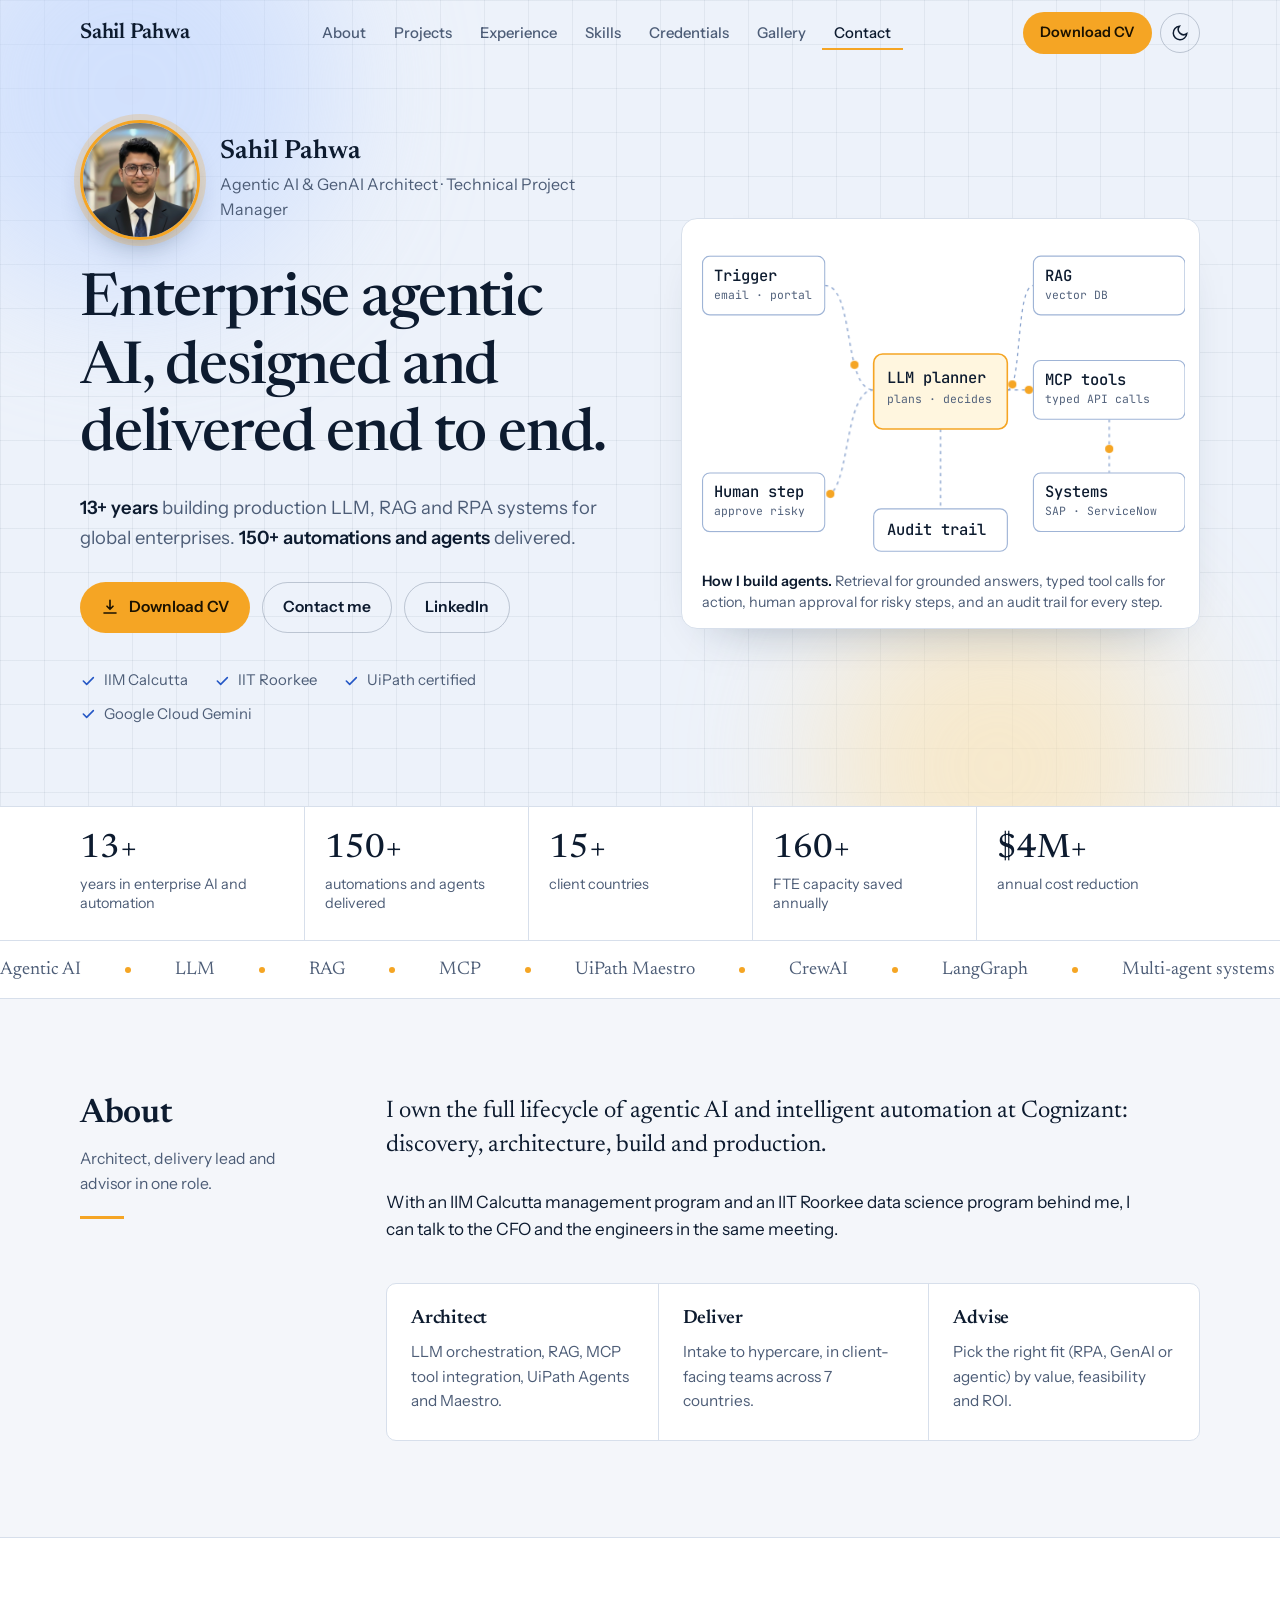
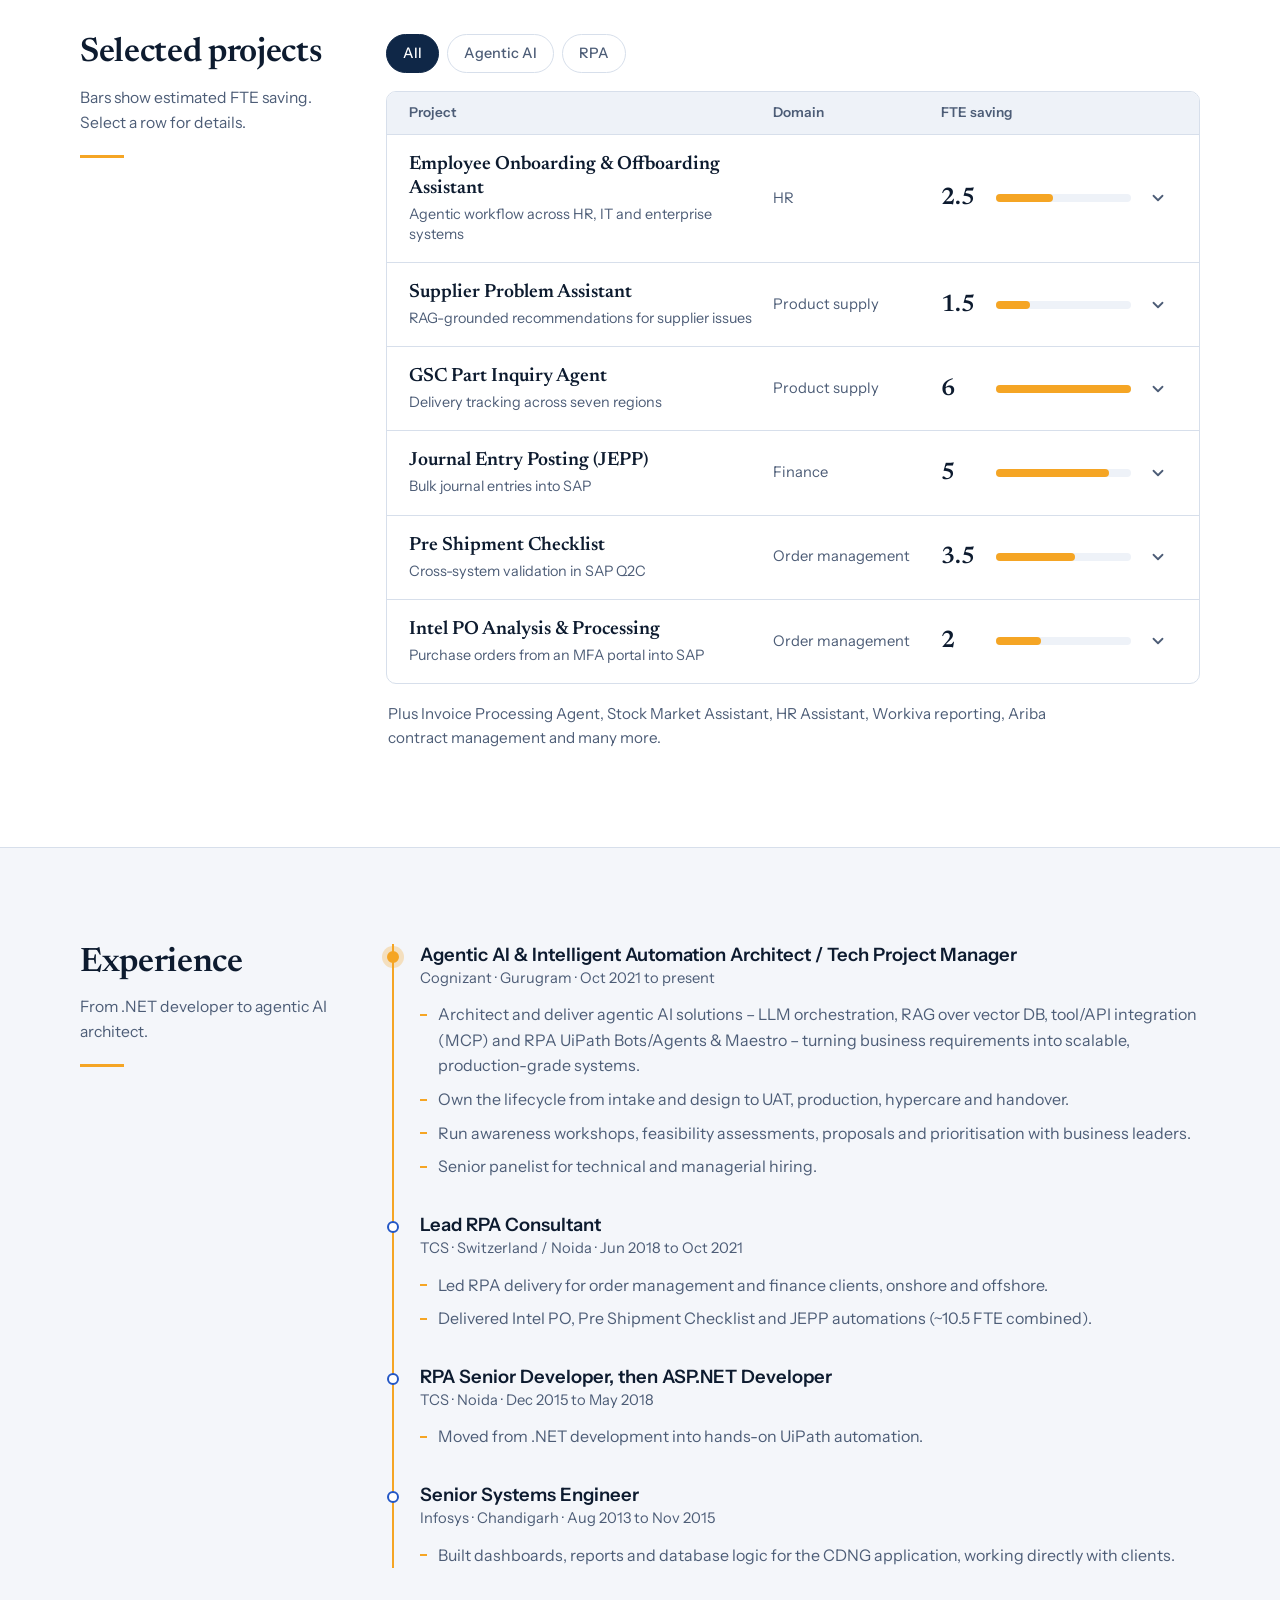
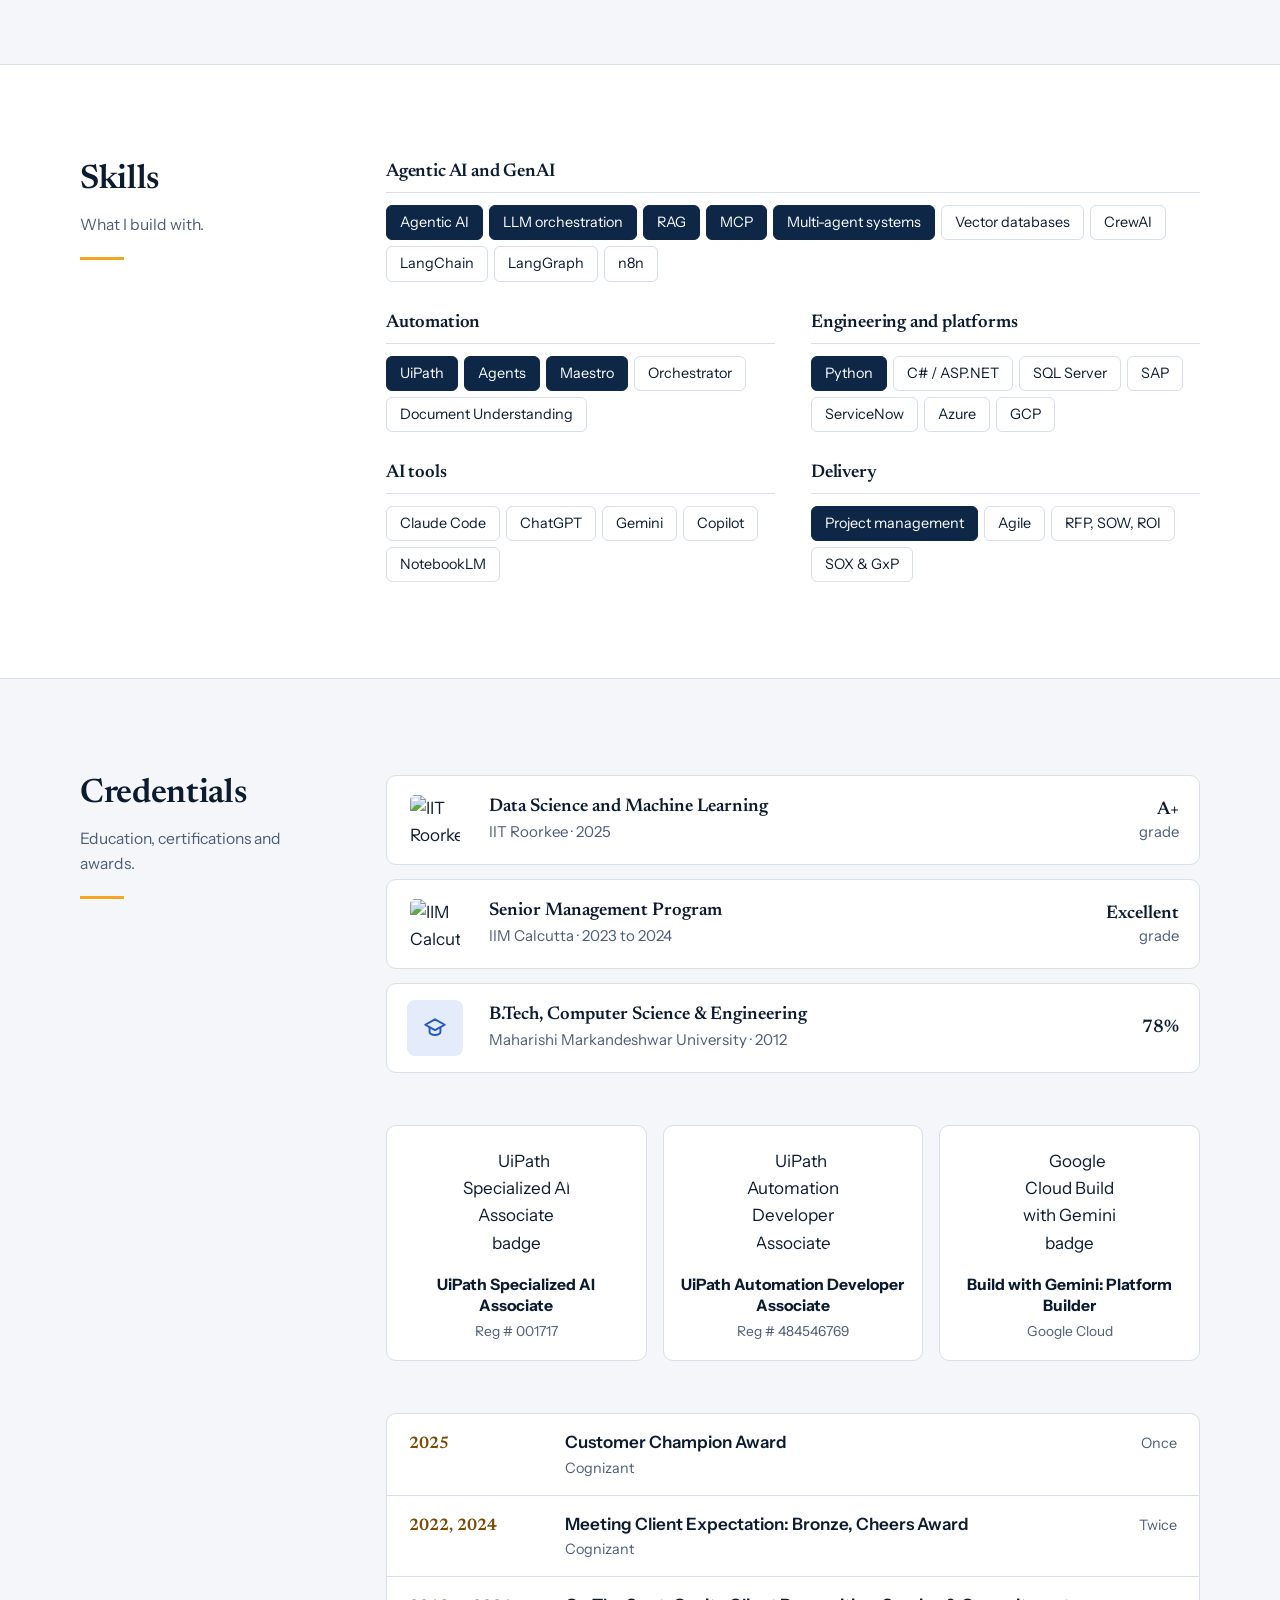
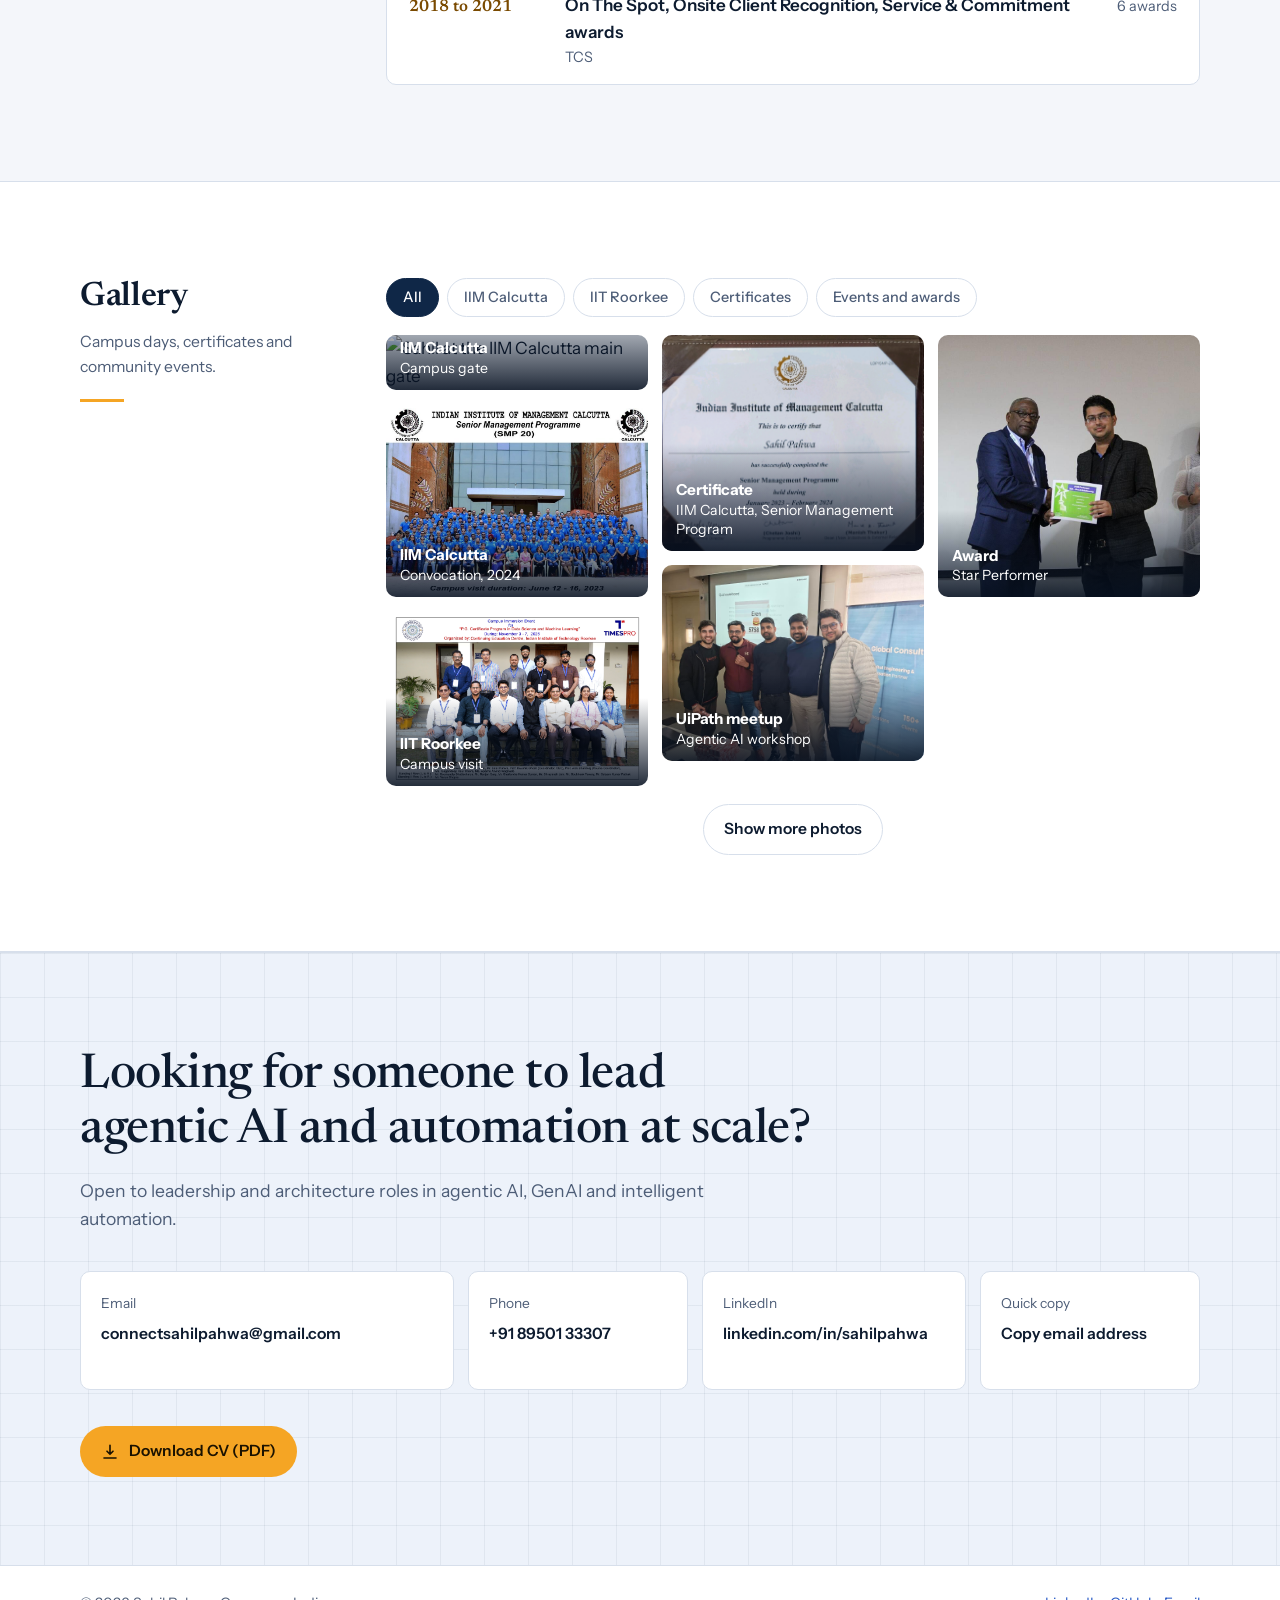
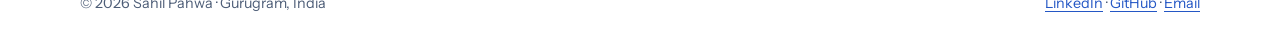
==== commit 06c57c95: "Add files via upload" ====
--- a/index.html
+++ b/index.html
@@ -71,7 +71,6 @@
 <a class="skip" href="#about">Skip to content</a>
 <div class="progress" id="progress" aria-hidden="true"></div>
 
-<!-- ================= Header ================= -->
 <header class="site-header" id="header">
   <div class="wrap nav">
     <a class="brand" href="#home">Sahil Pahwa</a>
@@ -87,8 +86,8 @@
       </ul>
     </nav>
     <div class="nav-tools">
-      <a class="btn btn-amber nav-cv" href="CV_Sahil_Pahwa_RPA_AgenticAI_13Yrs.pdf" target="_blank" rel="noopener" data-cv>Download CV</a>
-      <button class="icon-btn" id="themeBtn" type="button" aria-label="Switch to dark theme">
+      <a class="btn btn-amber nav-cv" href="Sahil_Pahwa_AgenticAI_Architect_Manager_13+Yrs_CV.pdf" target="_blank" rel="noopener">Download CV</a>
+      <button class="icon-btn" id="themeBtn" type="button" aria-label="Switch to dark theme" title="Switch theme">
         <svg width="18" height="18" viewBox="0 0 24 24" fill="none" stroke="currentColor" stroke-width="2" stroke-linecap="round" aria-hidden="true"><path id="themeIcon" d="M21 12.8A9 9 0 1 1 11.2 3a7 7 0 0 0 9.8 9.8z"/></svg>
       </button>
       <button class="icon-btn menu-btn" id="menuBtn" type="button" aria-label="Open menu" aria-expanded="false" aria-controls="navLinks">
@@ -101,16 +100,20 @@
 <main>
 <!-- ================= Hero ================= -->
 <section class="hero" id="home">
+  <span class="blob b1" aria-hidden="true"></span><span class="blob b2" aria-hidden="true"></span>
   <div class="wrap hero-grid">
     <div>
-      <p class="role-line rise">Agentic AI &amp; GenAI Architect · Technical Project Manager</p>
+      <div class="identity rise">
+        <img src="images/profile.jpg" alt="Portrait of Sahil Pahwa" width="120" height="120" fetchpriority="high">
+        <div>
+          <strong>Sahil Pahwa</strong>
+          <span>Agentic AI &amp; GenAI Architect · Technical Project Manager</span>
+        </div>
+      </div>
       <h1 class="rise">Enterprise agentic AI, designed and delivered end to end.</h1>
-      <p class="lede rise">
-        <b>13+ years</b> turning business problems into production LLM, RAG and RPA systems at Cognizant, TCS and Infosys.
-        <b>150+ automations and agents</b> delivered across finance, HR, order management, healthcare and product supply, for clients in seven countries.
-      </p>
+      <p class="lede rise"><b>13+ years</b> building production LLM, RAG and RPA systems for global enterprises. <b>150+ automations and agents</b> delivered.</p>
       <div class="cta-row rise">
-        <a class="btn btn-amber" href="CV_Sahil_Pahwa_RPA_AgenticAI_13Yrs.pdf" target="_blank" rel="noopener" data-cv>
+        <a class="btn btn-amber" href="Sahil_Pahwa_AgenticAI_Architect_Manager_13+Yrs_CV.pdf" target="_blank" rel="noopener">
           <svg width="18" height="18" viewBox="0 0 24 24" fill="none" stroke="currentColor" stroke-width="2.2" stroke-linecap="round" stroke-linejoin="round" aria-hidden="true"><path d="M12 3v12m0 0l-4-4m4 4l4-4M4 20h16"/></svg>
           Download CV
         </a>
@@ -118,48 +121,15 @@
         <a class="btn btn-line" href="https://www.linkedin.com/in/sahilpahwa/" target="_blank" rel="noopener">LinkedIn</a>
       </div>
       <ul class="cred-list rise" aria-label="Credentials">
-        <li><svg width="16" height="16" viewBox="0 0 24 24" fill="none" stroke="currentColor" stroke-width="2.4" stroke-linecap="round" stroke-linejoin="round" aria-hidden="true"><path d="M5 12l5 5L20 7"/></svg>IIM Calcutta, Senior Management Program</li>
-        <li><svg width="16" height="16" viewBox="0 0 24 24" fill="none" stroke="currentColor" stroke-width="2.4" stroke-linecap="round" stroke-linejoin="round" aria-hidden="true"><path d="M5 12l5 5L20 7"/></svg>IIT Roorkee, Data Science &amp; ML</li>
-        <li><svg width="16" height="16" viewBox="0 0 24 24" fill="none" stroke="currentColor" stroke-width="2.4" stroke-linecap="round" stroke-linejoin="round" aria-hidden="true"><path d="M5 12l5 5L20 7"/></svg>UiPath certified (AI &amp; Developer)</li>
-        <li><svg width="16" height="16" viewBox="0 0 24 24" fill="none" stroke="currentColor" stroke-width="2.4" stroke-linecap="round" stroke-linejoin="round" aria-hidden="true"><path d="M5 12l5 5L20 7"/></svg>Google Cloud: Build with Gemini</li>
+        <li><svg width="16" height="16" viewBox="0 0 24 24" fill="none" stroke="currentColor" stroke-width="2.4" stroke-linecap="round" stroke-linejoin="round" aria-hidden="true"><path d="M5 12l5 5L20 7"/></svg>IIM Calcutta</li>
+        <li><svg width="16" height="16" viewBox="0 0 24 24" fill="none" stroke="currentColor" stroke-width="2.4" stroke-linecap="round" stroke-linejoin="round" aria-hidden="true"><path d="M5 12l5 5L20 7"/></svg>IIT Roorkee</li>
+        <li><svg width="16" height="16" viewBox="0 0 24 24" fill="none" stroke="currentColor" stroke-width="2.4" stroke-linecap="round" stroke-linejoin="round" aria-hidden="true"><path d="M5 12l5 5L20 7"/></svg>UiPath certified</li>
+        <li><svg width="16" height="16" viewBox="0 0 24 24" fill="none" stroke="currentColor" stroke-width="2.4" stroke-linecap="round" stroke-linejoin="round" aria-hidden="true"><path d="M5 12l5 5L20 7"/></svg>Google Cloud Gemini</li>
       </ul>
     </div>
 
-    <figure class="portrait rise">
-      <img src="images/profile.jpg" alt="Portrait of Sahil Pahwa" width="900" height="1207" fetchpriority="high">
-      <figcaption><b>Sahil Pahwa</b>Agentic AI &amp; Intelligent Automation, Cognizant</figcaption>
-    </figure>
-  </div>
-</section>
-
-<section class="metrics" aria-label="Impact at a glance">
-  <div class="wrap">
-    <ul>
-      <li><b data-count="13" data-suffix="+">13+</b><span>years in enterprise automation and AI</span></li>
-      <li><b data-count="150" data-suffix="+">150+</b><span>automations, agents and enterprise use cases</span></li>
-      <li><b data-count="7">7</b><span>client countries: Switzerland, Germany, US, UK, Mexico, Poland, UAE</span></li>
-      <li><b data-count="160" data-suffix="+">160+</b><span>FTE capacity saved annually</span></li>
-      <li><b>$4M+</b><span>annual operating cost reduction</span></li>
-    </ul>
-  </div>
-</section>
-
-<!-- ================= How I build ================= -->
-<section class="sec" id="approach">
-  <div class="wrap sec-grid">
-    <div class="sec-head">
-      <h2>How I build agents</h2>
-      <p>The pattern behind the Supplier Problem Assistant and the Onboarding &amp; Offboarding Assistant.</p>
-    </div>
-    <div class="how">
-      <ul class="how-list">
-        <li><b>Grounded.</b> Retrieval over a vector database, so answers come from the client's own data and instructions.</li>
-        <li><b>Able to act.</b> Typed tool and API calls through MCP into SAP, ServiceNow, SharePoint and other systems.</li>
-        <li><b>Controlled.</b> Human approval for risky steps, security controls and exception handling.</li>
-        <li><b>Auditable.</b> Every step is logged, so operations and risk teams can review it.</li>
-      </ul>
     <figure class="flow" id="flow">
-        <svg viewBox="0 0 600 400" role="img" aria-labelledby="flowTitle flowDesc">
+      <svg viewBox="0 0 600 400" role="img" aria-labelledby="flowTitle flowDesc">
           <title id="flowTitle">Reference architecture of an agentic automation</title>
           <desc id="flowDesc">A trigger feeds an LLM planner. The planner retrieves context from a vector database, calls enterprise systems through MCP tools, asks a human to approve risky steps, and writes every action to an audit trail.</desc>
           <g>
@@ -183,72 +153,62 @@
           <circle class="dot" r="5"><animateMotion dur="1.6s" begin="-2.2s" repeatCount="indefinite"><mpath href="#p4"/></animateMotion></circle>
           <circle class="dot" r="5"><animateMotion dur="2.4s" begin="-0.4s" repeatCount="indefinite"><mpath href="#p5"/></animateMotion></circle>
         </svg>
-        <figcaption>Reference architecture, drawn from my agent projects.</figcaption>
-      </figure>
-    </div>
-  </div>
-</section>
+      <figcaption><b>How I build agents.</b> Retrieval for grounded answers, typed tool calls for action, human approval for risky steps, and an audit trail for every step.</figcaption>
+    </figure>
+  </div>
+</section>
+
+<section class="metrics" aria-label="Impact at a glance">
+  <div class="wrap">
+    <ul>
+      <li><b data-count="13" data-suffix="+">13+</b><span>years in enterprise AI and automation</span></li>
+      <li><b data-count="150" data-suffix="+">150+</b><span>automations and agents delivered</span></li>
+      <li><b data-count="15" data-suffix="+">15+</b><span>client countries</span></li>
+      <li><b data-count="160" data-suffix="+">160+</b><span>FTE capacity saved annually</span></li>
+      <li><b>$4M+</b><span>annual cost reduction</span></li>
+    </ul>
+  </div>
+</section>
+
+<div class="ticker" aria-hidden="true">
+  <div class="ticker-track">
+    <span>Agentic AI</span><span>LLM</span><span>RAG</span><span>MCP</span><span>UiPath Maestro</span><span>CrewAI</span><span>LangGraph</span><span>Multi-agent systems</span><span>Vector DB</span><span>SAP</span><span>Azure</span><span>GCP</span>
+    <span>Agentic AI</span><span>LLM</span><span>RAG</span><span>MCP</span><span>UiPath Maestro</span><span>CrewAI</span><span>LangGraph</span><span>Multi-agent systems</span><span>Vector DB</span><span>SAP</span><span>Azure</span><span>GCP</span>
+  </div>
+</div>
 
 <!-- ================= About ================= -->
-<section class="sec alt" id="about">
+<section class="sec" id="about">
   <div class="wrap sec-grid">
     <div class="sec-head">
       <h2>About</h2>
       <p>Architect, delivery lead and advisor in one role.</p>
     </div>
     <div class="prose">
-      <p class="lead">I run the full lifecycle for agentic AI and intelligent automation: discovery, architecture, build and production, inside the automation CoE at Cognizant.</p>
-      <p>Hands-on with LLM orchestration, multi-agent systems, RAG over vector databases, MCP-based tool integration, prompt engineering, UiPath Agents and Maestro, LangChain, LangGraph and CrewAI. I also lead the work around the build: awareness workshops, feasibility and complexity assessments, ROI cases, RFPs, SOWs, estimates, steering committees and weekly reviews.</p>
-      <p>A one-year Senior Management Program at IIM Calcutta (product management, digital transformation, leadership, strategic planning, operational excellence) and a post-graduate program in Data Science and Machine Learning at IIT Roorkee mean I can talk to both the CFO and the engineers.</p>
-
+      <p class="lead">I own the full lifecycle of agentic AI and intelligent automation at Cognizant: discovery, architecture, build and production.</p>
+      <p>With an IIM Calcutta management program and an IIT Roorkee data science program behind me, I can talk to the CFO and the engineers in the same meeting.</p>
       <div class="trio">
-        <div>
-          <h3>Architect</h3>
-          <p>LLM orchestration, RAG over vector databases, MCP tool and API integration, UiPath Agents and Maestro, with guardrails and governance built in.</p>
-        </div>
-        <div>
-          <h3>Deliver</h3>
-          <p>Intake, design, development, SIT, UAT, production, hypercare and handover, in client-facing teams. Multi-bot designs that process large data volumes.</p>
-        </div>
-        <div>
-          <h3>Advise</h3>
-          <p>Triage each use case into RPA, AI-assisted automation, GenAI or agentic AI by complexity, value, feasibility and ROI. Build the pipeline and prioritise it.</p>
-        </div>
-      </div>
-
-      <dl class="reach">
-        <dt>Client countries</dt><dd>Switzerland, Germany, US, UK, Mexico, Poland, UAE. Onshore and offshore.</dd>
-        <dt>Domains</dt><dd>HR, order management, finance and accounting, healthcare and life sciences, product supply, manufacturing, R&amp;D, banking, insurance.</dd>
-        <dt>Based in</dt><dd>Gurugram, Delhi NCR, India</dd>
-      </dl>
+        <div><h3>Architect</h3><p>LLM orchestration, RAG, MCP tool integration, UiPath Agents and Maestro.</p></div>
+        <div><h3>Deliver</h3><p>Intake to hypercare, in client-facing teams across 7 countries.</p></div>
+        <div><h3>Advise</h3><p>Pick the right fit (RPA, GenAI or agentic) by value, feasibility and ROI.</p></div>
+      </div>
     </div>
   </div>
 </section>
 
 <!-- ================= Projects ================= -->
-<section class="sec" id="projects">
+<section class="sec alt" id="projects">
   <div class="wrap sec-grid">
     <div class="sec-head">
       <h2>Selected projects</h2>
-      <p>From 150+ delivered. Bars show estimated FTE saving per project. Select a row for the details.</p>
+      <p>Bars show estimated FTE saving. Select a row for details.</p>
     </div>
     <div>
-      <article class="feature">
-        <h3>Enterprise automation portfolio assessment and agentic AI transformation</h3>
-        <p>Led intake, awareness workshops, bulk assessments, solution proposals and prioritisation across business domains. Each opportunity was assessed for traditional RPA, AI-assisted automation, GenAI or agentic AI, based on process complexity, business value, feasibility and potential ROI.</p>
-        <div class="meta-line"><span><b>Role</b> Agentic AI &amp; Intelligent Automation Architect / Manager / Lead Consultant</span></div>
-        <div class="meta-line"><span><b>Domains</b> Finance &amp; accounting, HR, order management, product supply, healthcare, R&amp;D, banking, insurance, manufacturing</span></div>
-        <div class="tags">
-          <span class="tag">UiPath</span><span class="tag">SAP</span><span class="tag">SharePoint</span><span class="tag">ServiceNow</span><span class="tag">SAP Ariba</span><span class="tag">API</span><span class="tag">Fieldglass</span><span class="tag">Excel</span><span class="tag">Outlook</span>
-        </div>
-      </article>
-
       <div class="filters" role="group" aria-label="Filter projects">
         <button class="chip-btn" type="button" data-filter="all" aria-pressed="true">All</button>
         <button class="chip-btn" type="button" data-filter="agentic" aria-pressed="false">Agentic AI</button>
         <button class="chip-btn" type="button" data-filter="rpa" aria-pressed="false">RPA</button>
       </div>
-
       <div class="ledger" id="ledger">
         <div class="ledger-head" aria-hidden="true"><span>Project</span><span>Domain</span><span>FTE saving</span><span></span></div>
 
@@ -260,9 +220,8 @@
             <svg class="chev" viewBox="0 0 24 24" fill="none" stroke="currentColor" stroke-width="2.4" stroke-linecap="round" stroke-linejoin="round" aria-hidden="true"><path d="M6 9l6 6 6-6"/></svg>
           </summary>
           <div class="body">
-            <p>Designed an AI-driven employee lifecycle solution with LangChain, LangGraph, LLMs and Python to orchestrate onboarding and offboarding across HR, IT and enterprise systems. Automates employee data processing, account provisioning, access revocation requests, equipment tracking and exit checklists through API integrations, conditional workflows and human-in-the-loop approvals, with security controls, exception handling and audit trails.</p>
-            <div class="kv"><b>Role</b> Agentic AI &amp; Intelligent Automation Architect / Manager</div>
-            <div class="tags"><span class="tag">Python</span><span class="tag">LangChain</span><span class="tag">LangGraph</span><span class="tag">LLMs</span><span class="tag">REST APIs</span><span class="tag">HRMS</span></div>
+            <p>Orchestrates onboarding and offboarding across HR, IT and enterprise systems with human-in-the-loop approvals, security controls and audit trails.</p>
+            <div class="tags"><span class="tag">Python</span><span class="tag">LangChain</span><span class="tag">LangGraph</span><span class="tag">LLMs</span><span class="tag">REST APIs</span></div>
           </div>
         </details>
 
@@ -274,9 +233,8 @@
             <svg class="chev" viewBox="0 0 24 24" fill="none" stroke="currentColor" stroke-width="2.4" stroke-linecap="round" stroke-linejoin="round" aria-hidden="true"><path d="M6 9l6 6 6-6"/></svg>
           </summary>
           <div class="body">
-            <p>RPA and agentic bot that recommends a solution for each supplier problem, using historical SPS data and instruction documents stored in a vector database and retrieved with RAG.</p>
-            <div class="kv"><b>Role</b> Agentic AI &amp; Intelligent Automation Architect / Manager</div>
-            <div class="tags"><span class="tag">UiPath Studio</span><span class="tag">UiPath Agentic</span><span class="tag">SPS portal</span><span class="tag">SQL Server</span><span class="tag">Vector DB</span><span class="tag">LLM</span><span class="tag">RAG</span></div>
+            <p>RPA and agentic bot that recommends a fix for each supplier problem, using historical data and instruction documents in a vector database.</p>
+            <div class="tags"><span class="tag">UiPath Agentic</span><span class="tag">Vector DB</span><span class="tag">LLM</span><span class="tag">RAG</span><span class="tag">SQL Server</span></div>
           </div>
         </details>
 
@@ -288,23 +246,21 @@
             <svg class="chev" viewBox="0 0 24 24" fill="none" stroke="currentColor" stroke-width="2.4" stroke-linecap="round" stroke-linejoin="round" aria-hidden="true"><path d="M6 9l6 6 6-6"/></svg>
           </summary>
           <div class="body">
-            <p>RPA and agentic bot that tracks delivery details for a sales order or part number raised in a C4C form. It validates demand and supply plants for ICTO/STO or vendor POs in SAP ECC T-codes, using ODL ranking, 295 report data and delivery portals, then notifies business stakeholders in 7 regions.</p>
-            <div class="kv"><b>Role</b> Agentic AI &amp; Intelligent Automation Architect / Manager</div>
-            <div class="tags"><span class="tag">UiPath</span><span class="tag">SAP C4C</span><span class="tag">SAP ECC</span><span class="tag">DHP portal</span><span class="tag">TMS portal</span><span class="tag">ETMS portal</span><span class="tag">Excel</span><span class="tag">Outlook</span></div>
+            <p>Tracks delivery details for sales orders and part numbers by validating plants and POs in SAP ECC and delivery portals, then notifies stakeholders in 7 regions.</p>
+            <div class="tags"><span class="tag">UiPath</span><span class="tag">SAP C4C</span><span class="tag">SAP ECC</span><span class="tag">Portals</span></div>
           </div>
         </details>
 
         <details class="row" data-type="rpa">
           <summary>
-            <div class="title"><strong>Journal Entry Posting Procedure (JEPP)</strong><small>Bulk journal entries into SAP from a macro template</small></div>
-            <div class="dom">Finance &amp; accounting</div>
+            <div class="title"><strong>Journal Entry Posting (JEPP)</strong><small>Bulk journal entries into SAP</small></div>
+            <div class="dom">Finance</div>
             <div class="fte"><b>5</b><span class="fte-track"><i style="--w:83.3%"></i></span></div>
             <svg class="chev" viewBox="0 0 24 24" fill="none" stroke="currentColor" stroke-width="2.4" stroke-linecap="round" stroke-linejoin="round" aria-hidden="true"><path d="M6 9l6 6 6-6"/></svg>
           </summary>
           <div class="body">
-            <p>RPA bot that posts journal entries and creates batch inputs from a macro-based JV template, updating the required details in SAP T-codes FB02, SM35 and FB03.</p>
-            <div class="kv"><b>Role</b> Lead RPA Consultant / Analyst</div>
-            <div class="tags"><span class="tag">UiPath</span><span class="tag">SAP</span><span class="tag">Excel</span><span class="tag">Outlook</span></div>
+            <p>Posts journal entries and creates batch inputs from a macro-based template into SAP T-codes FB02, SM35 and FB03.</p>
+            <div class="tags"><span class="tag">UiPath</span><span class="tag">SAP</span><span class="tag">Excel</span></div>
           </div>
         </details>
 
@@ -316,127 +272,69 @@
             <svg class="chev" viewBox="0 0 24 24" fill="none" stroke="currentColor" stroke-width="2.4" stroke-linecap="round" stroke-linejoin="round" aria-hidden="true"><path d="M6 9l6 6 6-6"/></svg>
           </summary>
           <div class="body">
-            <p>Bot validates the Pre Shipment Checklist (PSC) in SAP Q2C using data from SAP ECC and SAP CRM, updates the status in Q2C and notifies the product order management (POM) team.</p>
-            <div class="kv"><b>Role</b> Lead RPA Consultant</div>
-            <div class="tags"><span class="tag">UiPath</span><span class="tag">SAP Q2C</span><span class="tag">SAP CRM</span><span class="tag">SAP ECC</span><span class="tag">Excel</span><span class="tag">Outlook</span></div>
+            <p>Validates the pre shipment checklist in SAP Q2C against SAP ECC and CRM data, updates the status and notifies the order management team.</p>
+            <div class="tags"><span class="tag">UiPath</span><span class="tag">SAP Q2C</span><span class="tag">SAP CRM</span><span class="tag">SAP ECC</span></div>
           </div>
         </details>
 
         <details class="row" data-type="rpa">
           <summary>
-            <div class="title"><strong>Intel PO Analysis &amp; Processing</strong><small>Purchase orders from an MFA-protected portal into SAP</small></div>
+            <div class="title"><strong>Intel PO Analysis &amp; Processing</strong><small>Purchase orders from an MFA portal into SAP</small></div>
             <div class="dom">Order management</div>
             <div class="fte"><b>2</b><span class="fte-track"><i style="--w:33.3%"></i></span></div>
             <svg class="chev" viewBox="0 0 24 24" fill="none" stroke="currentColor" stroke-width="2.4" stroke-linecap="round" stroke-linejoin="round" aria-hidden="true"><path d="M6 9l6 6 6-6"/></svg>
           </summary>
           <div class="body">
-            <p>RPA bot downloads purchase orders from an MFA-based Intel portal, checks the PO fields against business validation rules, and uploads booked and non-booked POs to the right sections of SAP Q2C. It also manages backlog POs and runs opportunity mass updates in SAP CRM.</p>
-            <div class="kv"><b>Role</b> Lead RPA Consultant</div>
-            <div class="tags"><span class="tag">UiPath</span><span class="tag">SAP Q2C</span><span class="tag">SAP CRM</span><span class="tag">Intel portal</span><span class="tag">PDF</span><span class="tag">Excel</span><span class="tag">Outlook</span></div>
+            <p>Downloads purchase orders from an MFA-protected portal, validates them against business rules, and books them in SAP Q2C with CRM mass updates.</p>
+            <div class="tags"><span class="tag">UiPath</span><span class="tag">SAP Q2C</span><span class="tag">SAP CRM</span><span class="tag">PDF</span></div>
           </div>
         </details>
       </div>
-
-      <div class="more-projects">
-        <h3>More from the portfolio</h3>
-        <div class="tags">
-          <span class="tag">Stock Market Assistant (market analysis agent)</span>
-          <span class="tag">HR Assistant (query and onboarding)</span>
-          <span class="tag">Invoice Processing Agent</span>
-          <span class="tag">AES Data Validation &amp; Amendment</span>
-          <span class="tag">CopyCat Bot</span>
-          <span class="tag">BU Credit Line</span>
-          <span class="tag">DDP Mayan Script Mapping</span>
-          <span class="tag">Workiva statutory reporting</span>
-          <span class="tag">PACT SDN Approved</span>
-          <span class="tag">Ariba Contract Management (AVABA)</span>
-          <span class="tag">Payroll processing &amp; HRIT Mobility</span>
-          <span class="tag">CH Carrier Tracking</span>
-          <span class="tag">Q4H Applications Report Generation</span>
-          <span class="tag">and many more</span>
-        </div>
-      </div>
+      <p class="more-line">Plus Invoice Processing Agent, Stock Market Assistant, HR Assistant, Workiva reporting, Ariba contract management and many more.</p>
     </div>
   </div>
 </section>
 
 <!-- ================= Experience ================= -->
-<section class="sec alt" id="experience">
+<section class="sec" id="experience">
   <div class="wrap sec-grid">
     <div class="sec-head">
       <h2>Experience</h2>
-      <p>13+ years across three global IT services firms, from .NET developer to agentic AI architect.</p>
-    </div>
-    <div>
-      <div class="job">
-        <header>
-          <h3>Cognizant Technology Solutions</h3>
-          <div class="where">Automation Centre of Excellence · Gurugram, India</div>
-        </header>
-        <div class="roles">
-          <div class="role now">
-            <h4>Agentic AI &amp; Intelligent Automation Architect / Tech Project Manager</h4>
-            <div class="when">Oct 2021 to present</div>
-            <ul>
-              <li>Architect and deliver agentic AI solutions: LLM orchestration, RAG over vector databases, tool and API integration through MCP, and UiPath bots, agents and Maestro. Business requirements become scalable, production-grade systems.</li>
-              <li>Own the project lifecycle in a client-facing environment: intake, design, development, SIT, UAT, production deployment, hypercare and operational handover.</li>
-              <li>Run AI and intelligent automation awareness and promotion workshops, use-case technical assessments, proposals, pipeline building, prioritisation and project management.</li>
-              <li>Deliver end-to-end automations and agentic solutions for order management, HR, finance and accounting, and life science clients.</li>
-              <li>Design multi-bot architectures that process large volumes of input data efficiently.</li>
-              <li>Serve as a senior panelist for technical and managerial evaluations in recruitment drives.</li>
-            </ul>
-          </div>
-        </div>
-      </div>
-
-      <div class="job">
-        <header>
-          <h3>Tata Consultancy Services (TCS)</h3>
-          <div class="where">Switzerland and Noida, India · Dec 2015 to Oct 2021</div>
-        </header>
-        <div class="roles">
-          <div class="role">
-            <h4>Lead RPA Consultant</h4>
-            <div class="when">Jun 2018 to Oct 2021 · Switzerland / Noida</div>
-            <ul>
-              <li>Led RPA delivery for order management and finance clients, working onshore in Switzerland and offshore from India.</li>
-              <li>Delivered Intel PO Analysis &amp; Processing (~2 FTE), Pre Shipment Checklist (~3.5 FTE) and Journal Entry Posting (~5 FTE) on UiPath and SAP.</li>
-              <li>Recognised with the Onsite Client Recognition Award (2020).</li>
-            </ul>
-          </div>
-          <div class="role">
-            <h4>RPA Senior Developer</h4>
-            <div class="when">Jan 2017 to May 2018 · Noida</div>
-            <ul>
-              <li>Moved from .NET development into hands-on UiPath development, building production automations.</li>
-            </ul>
-          </div>
-          <div class="role">
-            <h4>ASP.NET Developer</h4>
-            <div class="when">Dec 2015 to Dec 2016 · Noida</div>
-            <ul>
-              <li>Web application development on the Microsoft .NET stack with SQL.</li>
-            </ul>
-          </div>
-        </div>
-      </div>
-
-      <div class="job">
-        <header>
-          <h3>Infosys</h3>
-          <div class="where">Chandigarh, India · Aug 2013 to Nov 2015</div>
-        </header>
-        <div class="roles">
-          <div class="role">
-            <h4>Senior Systems Engineer / Systems Engineer</h4>
-            <div class="when">Aug 2013 to Nov 2015</div>
-            <ul>
-              <li>Gathered requirements and worked directly with clients.</li>
-              <li>Implemented business functionality in the database layer: tables, stored procedures, functions and triggers.</li>
-              <li>Troubleshot and fixed client-reported issues.</li>
-              <li>Built modules of the CDNG application, including dashboard, reports and works-list management.</li>
-            </ul>
-          </div>
+      <p>From .NET developer to agentic AI architect.</p>
+    </div>
+    <div class="timeline-wrap">
+      <div class="roles">
+        <div class="role now">
+          <h4>Agentic AI &amp; Intelligent Automation Architect / Tech Project Manager</h4>
+          <div class="when">Cognizant · Gurugram · Oct 2021 to present</div>
+          <ul>
+            <li>Architect and deliver agentic AI solutions – LLM orchestration, RAG over vector DB, tool/API integration (MCP) and RPA UiPath Bots/Agents & Maestro – turning business requirements into scalable, production-grade systems.</li>
+            <li>Own the lifecycle from intake and design to UAT, production, hypercare and handover.</li>
+            <li>Run awareness workshops, feasibility assessments, proposals and prioritisation with business leaders.</li>
+            <li>Senior panelist for technical and managerial hiring.</li>
+          </ul>
+        </div>
+        <div class="role">
+          <h4>Lead RPA Consultant</h4>
+          <div class="when">TCS · Switzerland / Noida · Jun 2018 to Oct 2021</div>
+          <ul>
+            <li>Led RPA delivery for order management and finance clients, onshore and offshore.</li>
+            <li>Delivered Intel PO, Pre Shipment Checklist and JEPP automations (~10.5 FTE combined).</li>
+          </ul>
+        </div>
+        <div class="role">
+          <h4>RPA Senior Developer, then ASP.NET Developer</h4>
+          <div class="when">TCS · Noida · Dec 2015 to May 2018</div>
+          <ul>
+            <li>Moved from .NET development into hands-on UiPath automation.</li>
+          </ul>
+        </div>
+        <div class="role">
+          <h4>Senior Systems Engineer</h4>
+          <div class="when">Infosys · Chandigarh · Aug 2013 to Nov 2015</div>
+          <ul>
+            <li>Built dashboards, reports and database logic for the CDNG application, working directly with clients.</li>
+          </ul>
         </div>
       </div>
     </div>
@@ -444,134 +342,88 @@
 </section>
 
 <!-- ================= Skills ================= -->
-<section class="sec" id="skills">
+<section class="sec alt" id="skills">
   <div class="wrap sec-grid">
     <div class="sec-head">
-      <h2>Skills and tools</h2>
-      <p>What I build with, and the platforms I build on.</p>
-    </div>
-    <div>
-      <div class="skill-groups">
-        <div class="wide">
-          <h3>Agentic AI and GenAI</h3>
-          <div class="tags">
-            <span class="pill hot">Agentic AI</span><span class="pill hot">LLM orchestration</span><span class="pill hot">Multi-agent systems</span><span class="pill hot">RAG</span><span class="pill hot">Vector databases</span><span class="pill hot">MCP</span>
-            <span class="pill">Prompt engineering</span><span class="pill">CrewAI</span><span class="pill">LangChain</span><span class="pill">LangGraph</span><span class="pill">n8n</span><span class="pill">GenAI</span><span class="pill">AI governance &amp; guardrails</span><span class="pill">NLP</span>
-          </div>
-        </div>
-        <div>
-          <h3>Intelligent automation</h3>
-          <div class="tags">
-            <span class="pill hot">UiPath</span><span class="pill hot">UiPath Agents</span><span class="pill hot">UiPath Maestro</span>
-            <span class="pill">RPA</span><span class="pill">Studio</span><span class="pill">Orchestrator</span><span class="pill">Automation Hub</span><span class="pill">Document Understanding</span><span class="pill">Multi-bot architecture</span>
-          </div>
-        </div>
-        <div>
-          <h3>Engineering</h3>
-          <div class="tags">
-            <span class="pill hot">Python</span>
-            <span class="pill">C / C++ / C#</span><span class="pill">ASP.NET</span><span class="pill">SQL Server</span><span class="pill">REST APIs</span><span class="pill">HTML</span><span class="pill">JavaScript</span><span class="pill">jQuery</span>
-          </div>
-        </div>
-        <div>
-          <h3>Enterprise platforms</h3>
-          <div class="tags">
-            <span class="pill">SAP (ECC, C4C, Q2C, CRM, Ariba)</span><span class="pill">ServiceNow</span><span class="pill">SharePoint</span><span class="pill">Azure</span><span class="pill">GCP</span>
-          </div>
-        </div>
-        <div>
-          <h3>AI assistants and tools</h3>
-          <div class="tags">
-            <span class="pill">Claude</span><span class="pill">Claude Code</span><span class="pill">ChatGPT</span><span class="pill">Gemini</span><span class="pill">Copilot</span><span class="pill">NotebookLM</span><span class="pill">Google AI Studio</span><span class="pill">GenSpark</span><span class="pill">GetMulti AI</span>
-          </div>
-        </div>
-        <div class="wide">
-          <h3>Delivery and governance</h3>
-          <div class="tags">
-            <span class="pill hot">Technical project management</span><span class="pill">Agile</span><span class="pill">RFPs and SOWs</span><span class="pill">Estimation</span><span class="pill">ROI realisation</span><span class="pill">Use-case feasibility</span><span class="pill">Steering committees</span><span class="pill">SOX &amp; GxP</span><span class="pill">Customer workshops</span>
-          </div>
-        </div>
-      </div>
-
-      <div class="prof">
-        <h3>Proficiency</h3>
-        <p>Self-rated out of 5, as on my CV.</p>
-        <ul>
-          <li><span>Domain knowledge: HR, finance, product supply</span><span class="dots" role="img" aria-label="5 out of 5"><i class="on"></i><i class="on"></i><i class="on"></i><i class="on"></i><i class="on"></i></span></li>
-          <li><span>UiPath Implementation Manager</span><span class="dots" role="img" aria-label="5 out of 5"><i class="on"></i><i class="on"></i><i class="on"></i><i class="on"></i><i class="on"></i></span></li>
-          <li><span>UiPath Studio, Orchestrator, Automation Hub</span><span class="dots" role="img" aria-label="4 out of 5"><i class="on"></i><i class="on"></i><i class="on"></i><i class="on"></i><i></i></span></li>
-          <li><span>Agile way of working</span><span class="dots" role="img" aria-label="4 out of 5"><i class="on"></i><i class="on"></i><i class="on"></i><i class="on"></i><i></i></span></li>
-          <li><span>C / C++ / C#, ASP.NET, SQL</span><span class="dots" role="img" aria-label="4 out of 5"><i class="on"></i><i class="on"></i><i class="on"></i><i class="on"></i><i></i></span></li>
-          <li><span>Natural language processing</span><span class="dots" role="img" aria-label="3 out of 5"><i class="on"></i><i class="on"></i><i class="on"></i><i></i><i></i></span></li>
-          <li><span>HTML, JavaScript, jQuery</span><span class="dots" role="img" aria-label="3 out of 5"><i class="on"></i><i class="on"></i><i class="on"></i><i></i><i></i></span></li>
-        </ul>
+      <h2>Skills</h2>
+      <p>What I build with.</p>
+    </div>
+    <div class="skill-groups">
+      <div class="wide">
+        <h3>Agentic AI and GenAI</h3>
+        <div class="tags">
+          <span class="pill hot">Agentic AI</span><span class="pill hot">LLM orchestration</span><span class="pill hot">RAG</span><span class="pill hot">MCP</span><span class="pill hot">Multi-agent systems</span>
+          <span class="pill">Vector databases</span><span class="pill">CrewAI</span><span class="pill">LangChain</span><span class="pill">LangGraph</span><span class="pill">n8n</span>
+        </div>
+      </div>
+      <div>
+        <h3>Automation</h3>
+        <div class="tags">
+          <span class="pill hot">UiPath</span><span class="pill hot">Agents</span><span class="pill hot">Maestro</span>
+          <span class="pill">Orchestrator</span><span class="pill">Document Understanding</span>
+        </div>
+      </div>
+      <div>
+        <h3>Engineering and platforms</h3>
+        <div class="tags">
+          <span class="pill hot">Python</span><span class="pill">C# / ASP.NET</span><span class="pill">SQL Server</span><span class="pill">SAP</span><span class="pill">ServiceNow</span><span class="pill">Azure</span><span class="pill">GCP</span>
+        </div>
+      </div>
+      <div>
+        <h3>AI tools</h3>
+        <div class="tags">
+          <span class="pill">Claude Code</span><span class="pill">ChatGPT</span><span class="pill">Gemini</span><span class="pill">Copilot</span><span class="pill">NotebookLM</span>
+        </div>
+      </div>
+      <div>
+        <h3>Delivery</h3>
+        <div class="tags">
+          <span class="pill hot">Project management</span><span class="pill">Agile</span><span class="pill">RFP, SOW, ROI</span><span class="pill">SOX &amp; GxP</span>
+        </div>
       </div>
     </div>
   </div>
 </section>
 
 <!-- ================= Credentials ================= -->
-<section class="sec alt" id="credentials">
+<section class="sec" id="credentials">
   <div class="wrap sec-grid">
     <div class="sec-head">
-      <h2>Education, certifications and awards</h2>
-      <p>Two of India's top institutes, vendor certifications, and client recognition at Cognizant and TCS.</p>
+      <h2>Credentials</h2>
+      <p>Education, certifications and awards.</p>
     </div>
     <div>
       <div class="cred-block">
-        <h3>Education</h3>
         <ul class="edu">
           <li>
             <img src="images/IITR_Logo.png" alt="IIT Roorkee logo" loading="lazy">
-            <div><strong>Data Science and Machine Learning</strong><span>Indian Institute of Technology, Roorkee · Jan to Nov 2025</span></div>
+            <div><strong>Data Science and Machine Learning</strong><span>IIT Roorkee · 2025</span></div>
             <div class="grade"><b>A+</b>grade</div>
           </li>
           <li>
             <img src="images/IIMC_Logo.png" alt="IIM Calcutta logo" loading="lazy">
-            <div><strong>Senior Management Program (SMP 20)</strong><span>Indian Institute of Management, Calcutta · 2023 to 2024</span></div>
+            <div><strong>Senior Management Program</strong><span>IIM Calcutta · 2023 to 2024</span></div>
             <div class="grade"><b>Excellent</b>grade</div>
           </li>
           <li>
             <div class="mono-ico" aria-hidden="true"><svg width="26" height="26" viewBox="0 0 24 24" fill="none" stroke="currentColor" stroke-width="1.8" stroke-linecap="round" stroke-linejoin="round"><path d="M3 9l9-5 9 5-9 5-9-5z"/><path d="M7 11.5V16c0 1.2 2.2 2.5 5 2.5s5-1.3 5-2.5v-4.5"/></svg></div>
-            <div><strong>B.Tech, Computer Science &amp; Engineering</strong><span>Maharishi Markandeshwar University · 2008 to 2012</span></div>
+            <div><strong>B.Tech, Computer Science &amp; Engineering</strong><span>Maharishi Markandeshwar University · 2012</span></div>
             <div class="grade"><b>78%</b></div>
           </li>
-          <li>
-            <div class="mono-ico" aria-hidden="true"><svg width="26" height="26" viewBox="0 0 24 24" fill="none" stroke="currentColor" stroke-width="1.8" stroke-linecap="round" stroke-linejoin="round"><path d="M4 5h16v14H4z"/><path d="M8 9h8M8 13h5"/></svg></div>
-            <div><strong>Higher Secondary Examination</strong><span>CBSE · 2007 to 2008</span></div>
-            <div class="grade"><b>77%</b></div>
-          </li>
-          <li>
-            <div class="mono-ico" aria-hidden="true"><svg width="26" height="26" viewBox="0 0 24 24" fill="none" stroke="currentColor" stroke-width="1.8" stroke-linecap="round" stroke-linejoin="round"><path d="M4 5h16v14H4z"/><path d="M8 9h8M8 13h5"/></svg></div>
-            <div><strong>Senior Secondary Examination</strong><span>Haryana Board · 2005 to 2006</span></div>
-            <div class="grade"><b>94%</b></div>
-          </li>
         </ul>
       </div>
-
       <div class="cred-block">
-        <h3>Certifications</h3>
         <div class="badges">
-          <div class="badge"><img src="images/UiPath_Badge_AI.png" alt="UiPath Certified Professional, Specialized AI Associate badge" loading="lazy"><strong>UiPath Specialized AI Associate</strong><span>Professional certification · Reg # 001717</span></div>
-          <div class="badge"><img src="images/UiPath_Badge_Developer.png" alt="UiPath Automation Developer Associate badge" loading="lazy"><strong>UiPath Automation Developer Associate v1</strong><span>Reg # 484546769</span></div>
-          <div class="badge"><img src="images/Google_Gemini_Badge.png" alt="Google Cloud Build with Gemini Platform Builder badge" loading="lazy"><strong>Build with Gemini: Platform Builder</strong><span>Google Cloud</span></div>
-        </div>
-        <div class="learn" aria-label="Courses">
-          <span class="pill">UiPath Implementation Manager · UiPath Academy</span>
-          <span class="pill">UiPath Studio, Orchestrator, Automation Hub · UiPath Academy</span>
-          <span class="pill">Agile Way of Working Foundation · TCS &amp; Cognizant</span>
-          <span class="pill">Introduction to NLP · Udemy</span>
-        </div>
-      </div>
-
+          <div class="badge"><img src="images/UiPath_Badge_AI.png" alt="UiPath Specialized AI Associate badge" loading="lazy"><strong>UiPath Specialized AI Associate</strong><span>Reg # 001717</span></div>
+          <div class="badge"><img src="images/UiPath_Badge_Developer.png" alt="UiPath Automation Developer Associate badge" loading="lazy"><strong>UiPath Automation Developer Associate</strong><span>Reg # 484546769</span></div>
+          <div class="badge"><img src="images/Google_Gemini_Badge.png" alt="Google Cloud Build with Gemini badge" loading="lazy"><strong>Build with Gemini: Platform Builder</strong><span>Google Cloud</span></div>
+        </div>
+      </div>
       <div class="cred-block">
-        <h3>Awards and recognition</h3>
         <ul class="awards">
           <li><span class="yr">2025</span><div><strong>Customer Champion Award</strong><small>Cognizant</small></div><span class="times">Once</span></li>
           <li><span class="yr">2022, 2024</span><div><strong>Meeting Client Expectation: Bronze, Cheers Award</strong><small>Cognizant</small></div><span class="times">Twice</span></li>
-          <li><span class="yr">2020</span><div><strong>Onsite Client Recognition Award</strong><small>TCS</small></div><span class="times">Once</span></li>
-          <li><span class="yr">2018, 2020</span><div><strong>Service &amp; Commitment Award</strong><small>TCS</small></div><span class="times">Twice</span></li>
-          <li><span class="yr">2018, 2019, 2021</span><div><strong>On The Spot Award</strong><small>TCS</small></div><span class="times">Thrice</span></li>
+          <li><span class="yr">2018 to 2021</span><div><strong>On The Spot, Onsite Client Recognition, Service &amp; Commitment awards</strong><small>TCS</small></div><span class="times">6 awards</span></li>
         </ul>
       </div>
     </div>
@@ -579,11 +431,11 @@
 </section>
 
 <!-- ================= Gallery ================= -->
-<section class="sec" id="gallery">
+<section class="sec alt" id="gallery">
   <div class="wrap sec-grid">
     <div class="sec-head">
       <h2>Gallery</h2>
-      <p>Campus days at IIM Calcutta and IIT Roorkee, certificates, and community events.</p>
+      <p>Campus days, certificates and community events.</p>
     </div>
     <div>
       <div class="filters" role="group" aria-label="Filter gallery">
@@ -597,22 +449,19 @@
         <button class="shot" data-g="iim" type="button"><img src="images/IIMC_Campus1.jpg" alt="Sahil at the IIM Calcutta main gate" loading="lazy"><figcaption><b>IIM Calcutta</b>Campus gate</figcaption></button>
         <button class="shot" data-g="iim" type="button"><img src="images/iim_convocation_1.jpg" alt="IIM Calcutta convocation" loading="lazy"><figcaption><b>IIM Calcutta</b>Convocation, 2024</figcaption></button>
         <button class="shot" data-g="iit" type="button"><img src="images/IITR_1.jpg" alt="IIT Roorkee campus" loading="lazy"><figcaption><b>IIT Roorkee</b>Campus visit</figcaption></button>
-        <button class="shot" data-g="cert" type="button"><img src="images/IIMC_Cert.jpg" alt="IIM Calcutta Senior Management Program certificate" loading="lazy"><figcaption><b>Certificate</b>IIM Calcutta, Senior Management Program</figcaption></button>
+        <button class="shot" data-g="cert" type="button"><img src="images/IIMC_Cert.jpg" alt="IIM Calcutta certificate" loading="lazy"><figcaption><b>Certificate</b>IIM Calcutta, Senior Management Program</figcaption></button>
         <button class="shot" data-g="event" type="button"><img src="images/UiPath_Meetup1.jpg" alt="UiPath community meetup" loading="lazy"><figcaption><b>UiPath meetup</b>Agentic AI workshop</figcaption></button>
-        <button class="shot" data-g="iim" type="button"><img src="images/iim_classroom_1.jpg" alt="IIM Calcutta classroom session" loading="lazy"><figcaption><b>IIM Calcutta</b>Strategic planning and leadership sessions</figcaption></button>
-        <button class="shot" data-g="cert" type="button"><img src="images/IITR_Cert.jpg" alt="IIT Roorkee Data Science and Machine Learning certificate" loading="lazy"><figcaption><b>Certificate</b>IIT Roorkee, Data Science &amp; ML</figcaption></button>
+        <button class="shot" data-g="event" type="button"><img src="images/Start_Performer.jpg" alt="Star Performer award" loading="lazy"><figcaption><b>Award</b>Star Performer</figcaption></button>
+        <button class="shot" data-g="iim" type="button"><img src="images/iim_classroom_1.jpg" alt="IIM Calcutta classroom" loading="lazy"><figcaption><b>IIM Calcutta</b>Leadership sessions</figcaption></button>
+        <button class="shot" data-g="cert" type="button"><img src="images/IITR_Cert.jpg" alt="IIT Roorkee certificate" loading="lazy"><figcaption><b>Certificate</b>IIT Roorkee, Data Science &amp; ML</figcaption></button>
         <button class="shot" data-g="iit" type="button"><img src="images/IITR_6.jpg" alt="Group photo at IIT Roorkee" loading="lazy"><figcaption><b>IIT Roorkee</b>Group photo</figcaption></button>
-        <button class="shot" data-g="event" type="button"><img src="images/Start_Performer.jpg" alt="Star Performer award" loading="lazy"><figcaption><b>Award</b>Star Performer</figcaption></button>
-        <button class="shot" data-g="iit" type="button"><img src="images/IITR_2.jpg" alt="IIT Roorkee campus" loading="lazy"><figcaption><b>IIT Roorkee</b>Data Science &amp; ML program</figcaption></button>
-        <button class="shot" data-g="cert" type="button"><img src="images/UiPath_Cert1.jpg" alt="UiPath Automation Developer Associate certificate" loading="lazy"><figcaption><b>Certificate</b>UiPath Developer Associate, Reg # 484546769</figcaption></button>
+        <button class="shot" data-g="cert" type="button"><img src="images/UiPath_Cert1.jpg" alt="UiPath Developer Associate certificate" loading="lazy"><figcaption><b>Certificate</b>UiPath Developer Associate</figcaption></button>
+        <button class="shot" data-g="cert" type="button"><img src="images/UiPath_Cert2.jpg" alt="UiPath Specialized AI Associate certificate" loading="lazy"><figcaption><b>Certificate</b>UiPath Specialized AI Associate</figcaption></button>
+        <button class="shot" data-g="event" type="button"><img src="images/Best_Team.jpg" alt="Best Team award" loading="lazy"><figcaption><b>Award</b>Best Team</figcaption></button>
+        <button class="shot" data-g="event" type="button"><img src="images/UiPath_Meetup2.jpg" alt="UiPath community meetup" loading="lazy"><figcaption><b>UiPath meetup</b>Agentic AI workshop</figcaption></button>
         <button class="shot" data-g="iim" type="button"><img src="images/IIMC_Campus2.jpg" alt="IIM Calcutta campus" loading="lazy"><figcaption><b>IIM Calcutta</b>Campus life</figcaption></button>
-        <button class="shot" data-g="event" type="button"><img src="images/Best_Team.jpg" alt="Best Team award" loading="lazy"><figcaption><b>Award</b>Best Team</figcaption></button>
+        <button class="shot" data-g="iit" type="button"><img src="images/IITR_2.jpg" alt="IIT Roorkee" loading="lazy"><figcaption><b>IIT Roorkee</b>Data Science &amp; ML program</figcaption></button>
         <button class="shot" data-g="iit" type="button"><img src="images/IITR_3.jpg" alt="IIT Roorkee classroom" loading="lazy"><figcaption><b>IIT Roorkee</b>Classroom</figcaption></button>
-        <button class="shot" data-g="cert" type="button"><img src="images/UiPath_Cert2.jpg" alt="UiPath Specialized AI Associate certificate" loading="lazy"><figcaption><b>Certificate</b>UiPath Specialized AI Associate, Reg # 001717</figcaption></button>
-        <button class="shot" data-g="event" type="button"><img src="images/UiPath_Meetup2.jpg" alt="UiPath community meetup" loading="lazy"><figcaption><b>UiPath meetup</b>Agentic AI workshop</figcaption></button>
-        <button class="shot" data-g="iim" type="button"><img src="images/iim_campus_1.jpg" alt="IIM Calcutta campus" loading="lazy"><figcaption><b>IIM Calcutta</b>Campus</figcaption></button>
-        <button class="shot" data-g="iit" type="button"><img src="images/IITR_4.jpg" alt="IIT Roorkee" loading="lazy"><figcaption><b>IIT Roorkee</b>Campus</figcaption></button>
-        <button class="shot" data-g="iit" type="button"><img src="images/IITR_5.jpg" alt="IIT Roorkee" loading="lazy"><figcaption><b>IIT Roorkee</b>Campus</figcaption></button>
       </div>
       <div class="more-wrap"><button class="btn btn-ghost" id="moreBtn" type="button">Show more photos</button></div>
     </div>
@@ -623,14 +472,14 @@
 <section class="contact" id="contact">
   <div class="wrap">
     <h2>Looking for someone to lead agentic AI and automation at scale?</h2>
-    <p class="lede">I'm open to leadership and architecture roles in agentic AI, GenAI and intelligent automation. Email is the fastest way to reach me.</p>
+    <p class="lede">Open to leadership and architecture roles in agentic AI, GenAI and intelligent automation.</p>
     <div class="contact-grid">
       <a class="c-item" href="mailto:connectsahilpahwa@gmail.com?subject=Opportunity%20for%20Sahil%20Pahwa"><small>Email</small><span>connectsahilpahwa@gmail.com</span></a>
       <a class="c-item" href="tel:+918950133307"><small>Phone</small><span>+91 89501 33307</span></a>
       <a class="c-item" href="https://www.linkedin.com/in/sahilpahwa/" target="_blank" rel="noopener"><small>LinkedIn</small><span>linkedin.com/in/sahilpahwa</span></a>
       <button class="c-item" type="button" id="copyEmail"><small>Quick copy</small><span>Copy email address</span><em id="copyMsg" role="status" aria-live="polite"></em></button>
     </div>
-    <a class="btn btn-amber" href="CV_Sahil_Pahwa_RPA_AgenticAI_13Yrs.pdf" target="_blank" rel="noopener" data-cv>
+    <a class="btn btn-amber" href="Sahil_Pahwa_AgenticAI_Architect_Manager_13+Yrs_CV.pdf" target="_blank" rel="noopener">
       <svg width="18" height="18" viewBox="0 0 24 24" fill="none" stroke="currentColor" stroke-width="2.2" stroke-linecap="round" stroke-linejoin="round" aria-hidden="true"><path d="M12 3v12m0 0l-4-4m4 4l4-4M4 20h16"/></svg>
       Download CV (PDF)
     </a>
--- a/styles.css
+++ b/styles.css
@@ -135,22 +135,20 @@
     var(--hero-bg);
   padding: 120px 0 80px;
 }
-.hero-grid { display: grid; grid-template-columns: minmax(0, 1fr) 270px; gap: 72px; align-items: center; }
-.role-line { font-size: 1.05rem; font-weight: 600; color: var(--blue); margin-bottom: 18px; }
+.hero-grid { display: grid; grid-template-columns: minmax(0, 1.05fr) minmax(0, 1fr); gap: 56px; align-items: center; }
 .hero h1 { font-size: clamp(2.35rem, 4.6vw, 3.7rem); color: var(--h-ink); font-weight: 500; letter-spacing: -0.02em; margin-bottom: 22px; text-wrap: balance; }
 .hero .lede { font-size: 1.15rem; color: var(--h-muted); max-width: 54ch; margin-bottom: 30px; }
 .hero .lede b { color: var(--h-ink); font-weight: 600; }
 .cta-row { display: flex; flex-wrap: wrap; gap: 12px; margin-bottom: 36px; }
-.cred-list { display: grid; grid-template-columns: repeat(2, auto); justify-content: start; gap: 10px 32px; color: var(--h-muted); font-size: .93rem; }
+.cred-list { display: flex; flex-wrap: wrap; gap: 10px 26px; color: var(--h-muted); font-size: .93rem; }
 .cred-list li { display: flex; align-items: center; gap: 8px; }
 .cred-list svg { color: var(--blue); flex: none; }
 
-/* hero portrait */
-.portrait { position: relative; margin: 0; justify-self: center; width: min(100%, 250px); }
-.portrait::before { content: ""; position: absolute; inset: 12px -12px -12px 12px; border: 2px solid var(--amber); border-radius: 22px; z-index: 0; }
-.portrait img { position: relative; z-index: 1; width: 100%; height: auto; aspect-ratio: 4 / 5; object-fit: cover; object-position: 50% 8%; border-radius: 22px; box-shadow: 0 30px 60px -28px rgba(15, 39, 71, .45); background: var(--surface-2); }
-.portrait figcaption { position: absolute; z-index: 2; left: 10px; right: 10px; bottom: 10px; padding: 9px 12px; border-radius: 10px; background: var(--head-bg); backdrop-filter: blur(8px); font-size: .74rem; color: var(--muted); line-height: 1.3; box-shadow: 0 8px 24px rgba(15, 39, 71, .18); }
-.portrait figcaption b { display: block; font-family: var(--serif); font-size: 1.05rem; font-weight: 600; color: var(--ink); }
+/* identity */
+.identity { display: flex; align-items: center; gap: 20px; margin-bottom: 28px; }
+.identity img { width: 120px; height: 120px; border-radius: 50%; object-fit: cover; object-position: 50% 12%; border: 3px solid var(--amber); box-shadow: 0 0 0 6px color-mix(in srgb, var(--amber) 22%, transparent), 0 14px 30px -12px rgba(15,39,71,.45); flex: none; }
+.identity strong { display: block; font-family: var(--serif); font-size: 1.65rem; font-weight: 600; color: var(--h-ink); line-height: 1.15; }
+.identity span { color: var(--h-muted); font-size: 1rem; display: block; margin-top: 4px; }
 
 /* agent architecture diagram */
 .how { display: grid; gap: 28px; }
@@ -159,7 +157,8 @@
 .how-list b { color: var(--ink); font-weight: 600; }
 .flow { margin: 0; background: var(--surface); border: 1px solid var(--line); border-radius: 16px; padding: 16px 14px 12px; box-shadow: 0 24px 50px -34px rgba(15, 39, 71, .4); }
 .flow svg { width: 100%; height: auto; display: block; }
-.flow figcaption { color: var(--muted); font-size: .86rem; padding: 8px 6px 2px; }
+.flow figcaption { color: var(--muted); font-size: .9rem; padding: 10px 6px 2px; line-height: 1.5; }
+.flow figcaption b { color: var(--ink); font-weight: 600; }
 .fn rect { fill: var(--fn-fill); stroke: var(--fn-stroke); stroke-width: 1.4; }
 .fn text { fill: var(--fn-text); font-family: var(--mono); font-size: 19px; font-weight: 500; }
 .fn .t { font-size: 14px; font-weight: 400; fill: var(--fn-sub); }
@@ -347,7 +346,6 @@
 /* ---------- Responsive ---------- */
 @media (max-width: 1020px) {
   .hero-grid { grid-template-columns: 1fr; gap: 44px; }
-  .portrait { width: min(100%, 250px); margin-right: 12px; justify-self: start; }
   .sec-grid { grid-template-columns: 1fr; gap: 28px; }
   .sec-head { position: static; }
   .metrics ul { grid-template-columns: repeat(3, 1fr); }
@@ -368,8 +366,9 @@
   body { font-size: 1rem; }
   .sec { padding: 68px 0; }
   .hero { padding: 104px 0 52px; }
+  .identity img { width: 88px; height: 88px; }
+  .identity strong { font-size: 1.35rem; }
   .trio { grid-template-columns: 1fr; }
-  .how-list { grid-template-columns: 1fr; }
   .trio > div { border-left: 0; border-top: 1px solid var(--line); }
   .trio > div:first-child { border-top: 0; }
   .reach { grid-template-columns: 1fr; gap: 2px; }
@@ -383,7 +382,6 @@
   .edu li { grid-template-columns: 56px minmax(0, 1fr); }
   .edu .grade { grid-column: 2; text-align: left; }
   .awards li { grid-template-columns: 1fr; gap: 2px; }
-  .cred-list { grid-template-columns: 1fr; }
   .metrics ul { grid-template-columns: 1fr 1fr; }
   .metrics li:nth-child(odd) { border-left: 0; padding-left: 0; }
   .metrics li:nth-child(4) { border-left: 1px solid var(--line); padding-left: 20px; }
@@ -398,3 +396,67 @@
   .site-header, .to-top, .progress, .lightbox, .flow { display: none !important; }
   .hero, .contact { background: #fff; color: #000; }
 }
+
+/* ---------- extra components ---------- */
+.more-line { margin: 18px 2px 0; color: var(--muted); font-size: .95rem; max-width: 70ch; }
+.timeline-wrap .roles { margin-left: 6px; }
+.timeline-wrap .roles { gap: 34px; }
+.role h4 { font-size: 1.15rem; }
+.role .when { margin-bottom: 12px; }
+
+/* tech ticker */
+.ticker { overflow: hidden; background: var(--surface); border-bottom: 1px solid var(--line); padding: 14px 0; }
+.ticker-track { display: flex; width: max-content; gap: 44px; animation: tick 38s linear infinite; }
+.ticker span { font-family: var(--serif); font-size: 1.15rem; color: var(--muted); white-space: nowrap; display: inline-flex; align-items: center; gap: 44px; }
+.ticker span::after { content: ""; width: 6px; height: 6px; border-radius: 50%; background: var(--amber); }
+.ticker:hover .ticker-track { animation-play-state: paused; }
+@keyframes tick { to { transform: translateX(calc(-50% - 22px)); } }
+
+/* soft drifting colour in hero */
+.blob { position: absolute; border-radius: 50%; filter: blur(70px); opacity: .55; pointer-events: none; }
+.blob.b1 { width: 420px; height: 420px; background: #bcd3ff; top: -120px; left: -80px; animation: drift 16s ease-in-out infinite alternate; }
+.blob.b2 { width: 360px; height: 360px; background: #ffe2a8; bottom: -140px; right: 8%; animation: drift 19s ease-in-out infinite alternate-reverse; }
+:root[data-theme="dark"] .blob { opacity: .14; }
+@keyframes drift { to { transform: translate(60px, 40px) scale(1.12); } }
+.hero-grid { position: relative; z-index: 1; }
+
+/* animations, only when motion is allowed and JS is present */
+@media (prefers-reduced-motion: no-preference) {
+  .identity img { animation: ring 3.2s ease-in-out infinite; }
+  @keyframes ring { 0%, 100% { box-shadow: 0 0 0 6px color-mix(in srgb, var(--amber) 22%, transparent), 0 14px 30px -12px rgba(15,39,71,.45); } 50% { box-shadow: 0 0 0 12px color-mix(in srgb, var(--amber) 0%, transparent), 0 14px 30px -12px rgba(15,39,71,.45); } }
+
+  .hero h1 { background: linear-gradient(100deg, var(--h-ink) 0 40%, var(--blue) 50%, var(--h-ink) 60% 100%); background-size: 250% 100%; -webkit-background-clip: text; background-clip: text; -webkit-text-fill-color: transparent; animation: rise .7s cubic-bezier(.2,.7,.2,1) both, sheen 2.4s .9s ease-out 1 both; }
+  @keyframes sheen { from { background-position: 100% 0; } to { background-position: 0 0; } }
+
+  .flow { animation: rise .8s .25s cubic-bezier(.2,.7,.2,1) both; }
+  .flow .fn { opacity: 0; transform-box: fill-box; transform-origin: center; animation: pop .5s cubic-bezier(.2,.8,.3,1.2) forwards; }
+  .flow .fn:nth-of-type(2) { animation-delay: .9s; } .flow .fn:nth-of-type(3) { animation-delay: 1.05s; } .flow .fn:nth-of-type(4) { animation-delay: 1.2s; }
+  .flow .fn:nth-of-type(5) { animation-delay: 1.35s; } .flow .fn:nth-of-type(6) { animation-delay: 1.5s; } .flow .fn:nth-of-type(7) { animation-delay: 1.65s; } .flow .fn:nth-of-type(8) { animation-delay: 1.8s; }
+  .flow .fp { stroke-dashoffset: 40; animation: dash 1.6s 1.4s ease-out forwards; opacity: 0; }
+  .flow .dot { opacity: 0; animation: show .01s 2.6s forwards; }
+  @keyframes pop { from { opacity: 0; transform: scale(.85); } to { opacity: 1; transform: scale(1); } }
+  @keyframes dash { from { opacity: 0; stroke-dashoffset: 40; } to { opacity: 1; stroke-dashoffset: 0; } }
+  @keyframes show { to { opacity: 1; } }
+  .fn.core rect { animation: glow 2.8s 2.4s ease-in-out infinite; }
+  @keyframes glow { 50% { stroke-width: 3.4; } }
+
+  /* scroll reveal */
+  .js .rv { opacity: 0; transform: translateY(22px); transition: opacity .7s cubic-bezier(.2,.7,.2,1), transform .7s cubic-bezier(.2,.7,.2,1); transition-delay: var(--d, 0s); }
+  .js .rv.in { opacity: 1; transform: none; }
+  .js .roles { --line-p: 0; }
+  .js .roles::before { content: ""; position: absolute; left: -2px; top: 0; width: 2px; height: 100%; background: var(--amber); transform: scaleY(var(--line-p)); transform-origin: top; transition: transform 1.4s ease; }
+  .js .roles.in::before { --line-p: 1; }
+  .js .row .fte i { transform: scaleX(0); transform-origin: left; transition: transform 1s .25s cubic-bezier(.2,.7,.2,1); }
+  .js .row.in .fte i { transform: scaleX(1); }
+
+  /* hover lift */
+  .trio > div, .badge, .edu li, .awards li, .c-item { transition: transform .25s, box-shadow .25s, background .25s, border-color .25s; }
+  .badge:hover, .edu li:hover { transform: translateY(-4px); box-shadow: 0 18px 30px -22px rgba(15,39,71,.55); }
+  .trio > div:hover { background: var(--surface-2); }
+  .pill { transition: transform .2s, background .2s, border-color .2s, color .2s; }
+  .pill:hover { transform: translateY(-2px); border-color: var(--blue); color: var(--blue); }
+  .pill.hot:hover { color: #fff; background: var(--blue); }
+  .btn-amber { position: relative; overflow: hidden; }
+  .btn-amber::after { content: ""; position: absolute; inset: 0 auto 0 -60%; width: 40%; background: linear-gradient(100deg, transparent, rgba(255,255,255,.55), transparent); transform: skewX(-20deg); animation: shine 4.5s 2s ease-in-out infinite; }
+  @keyframes shine { 0%, 60% { left: -60%; } 100% { left: 140%; } }
+}
